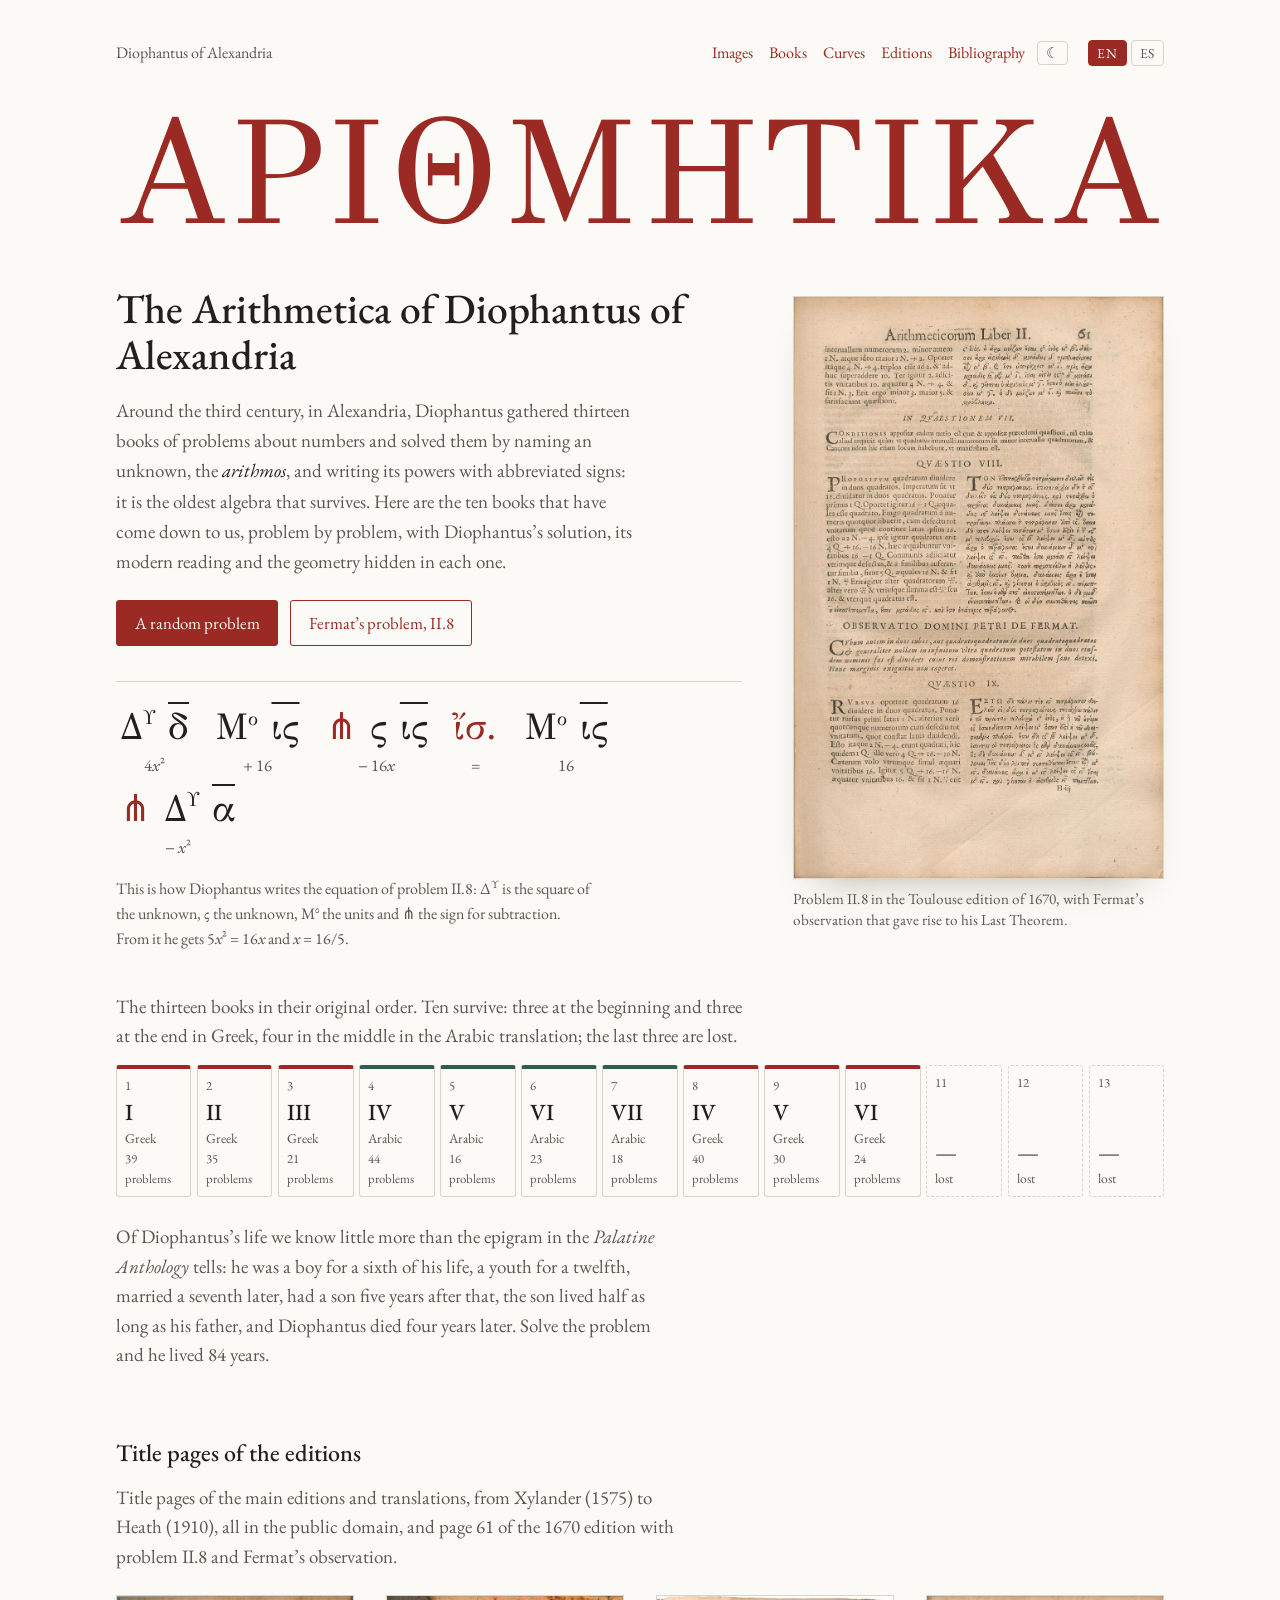
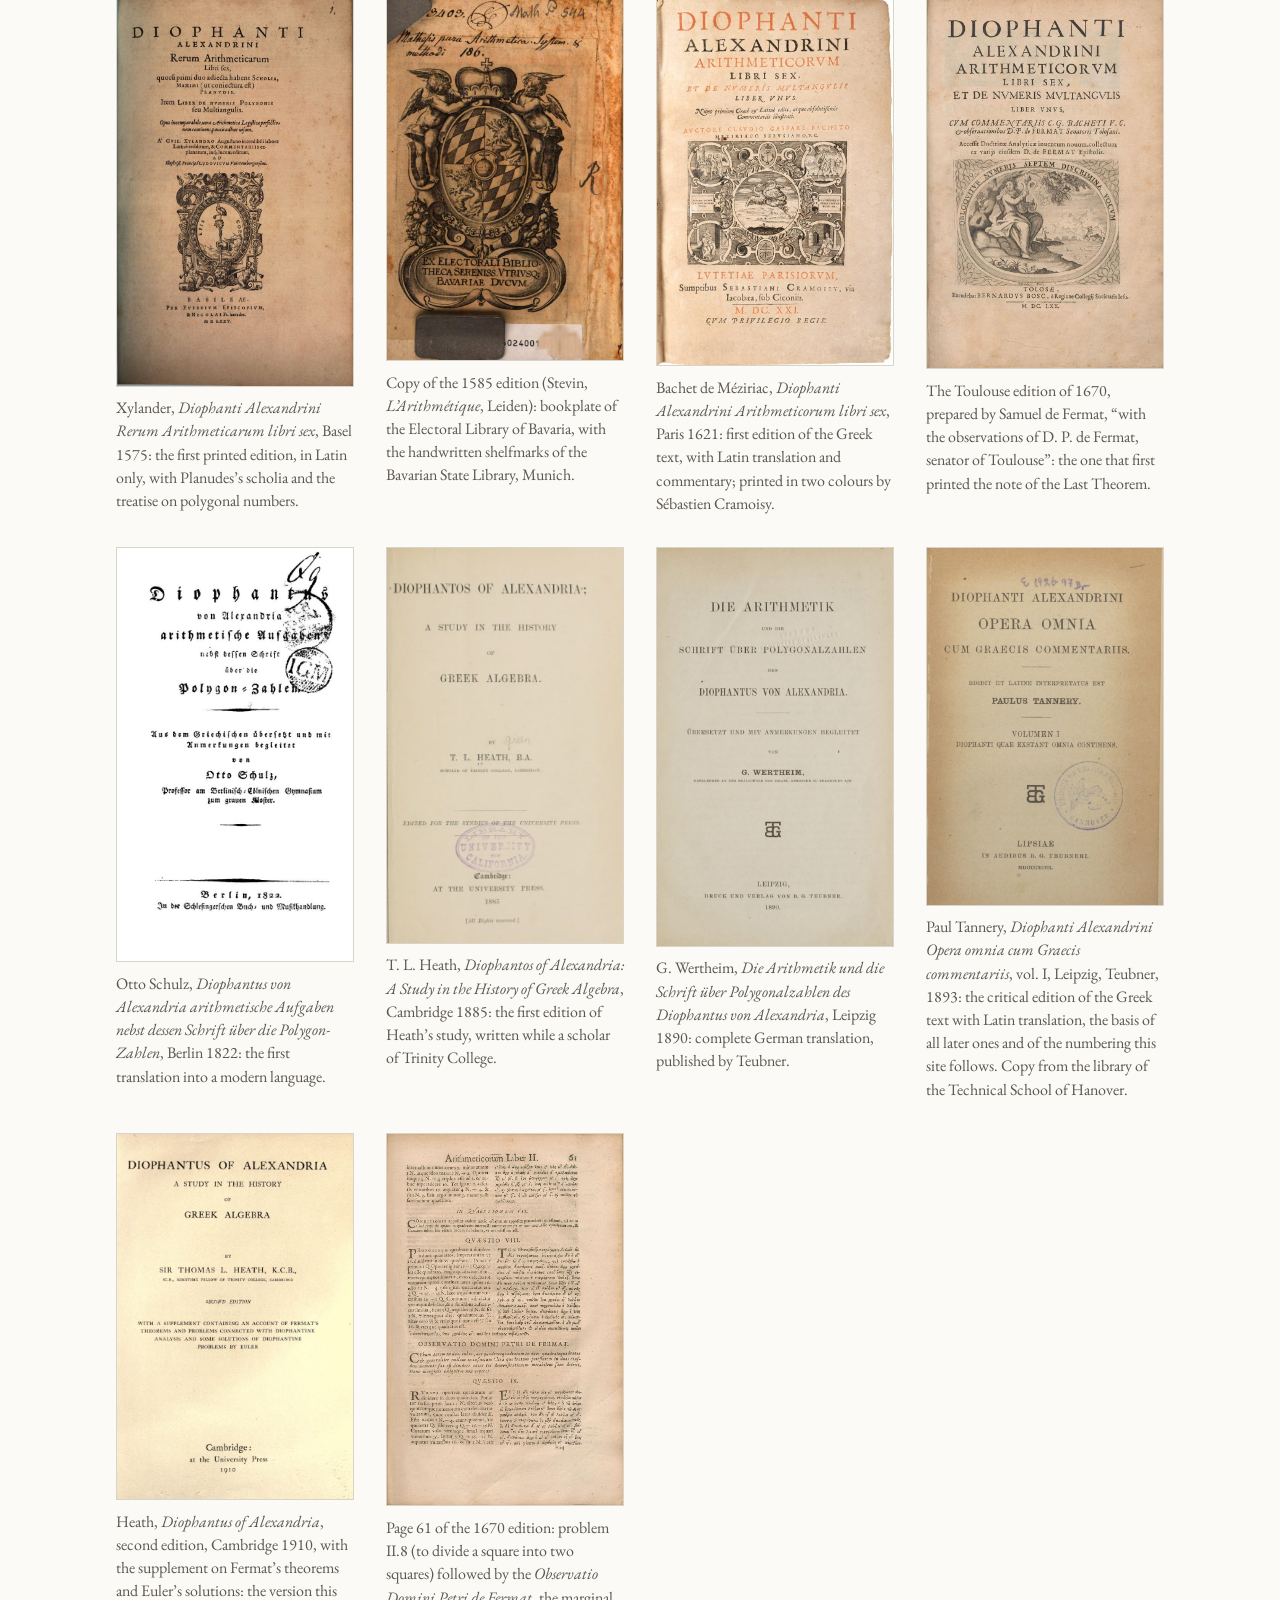
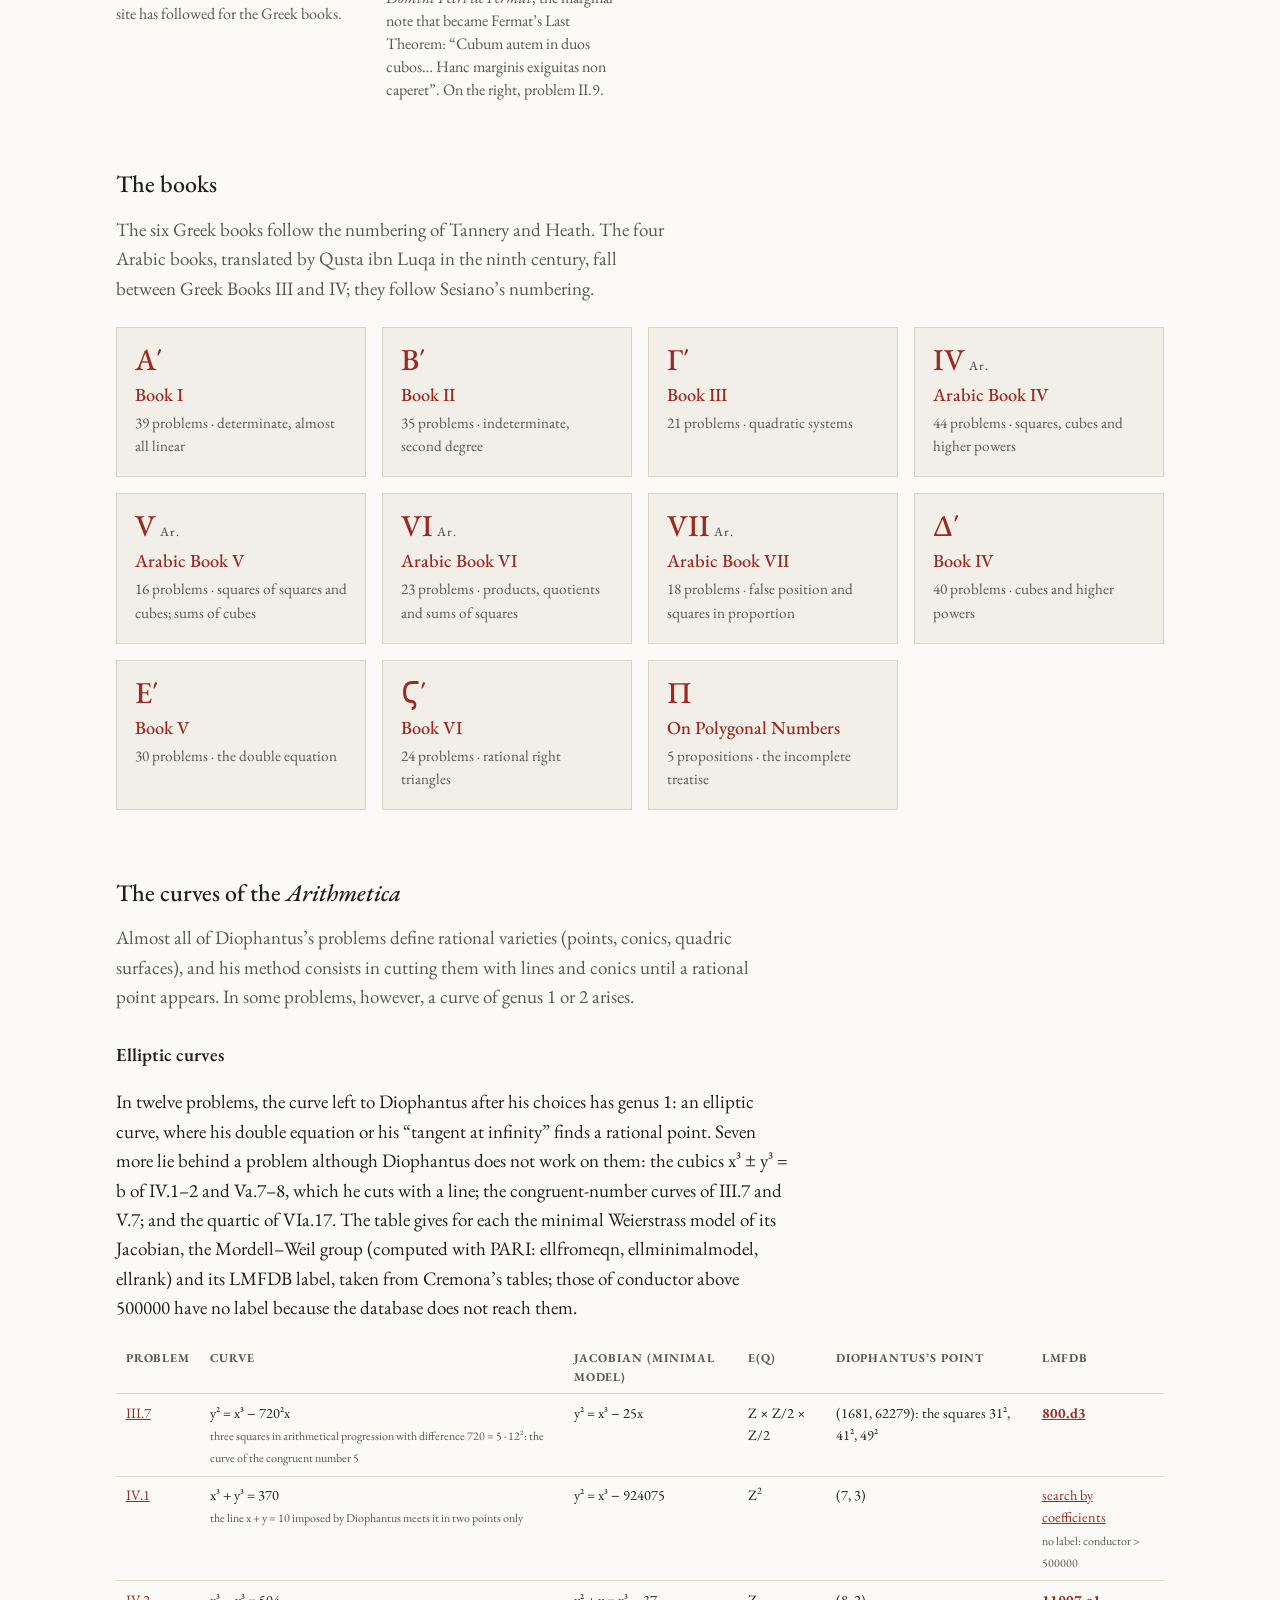
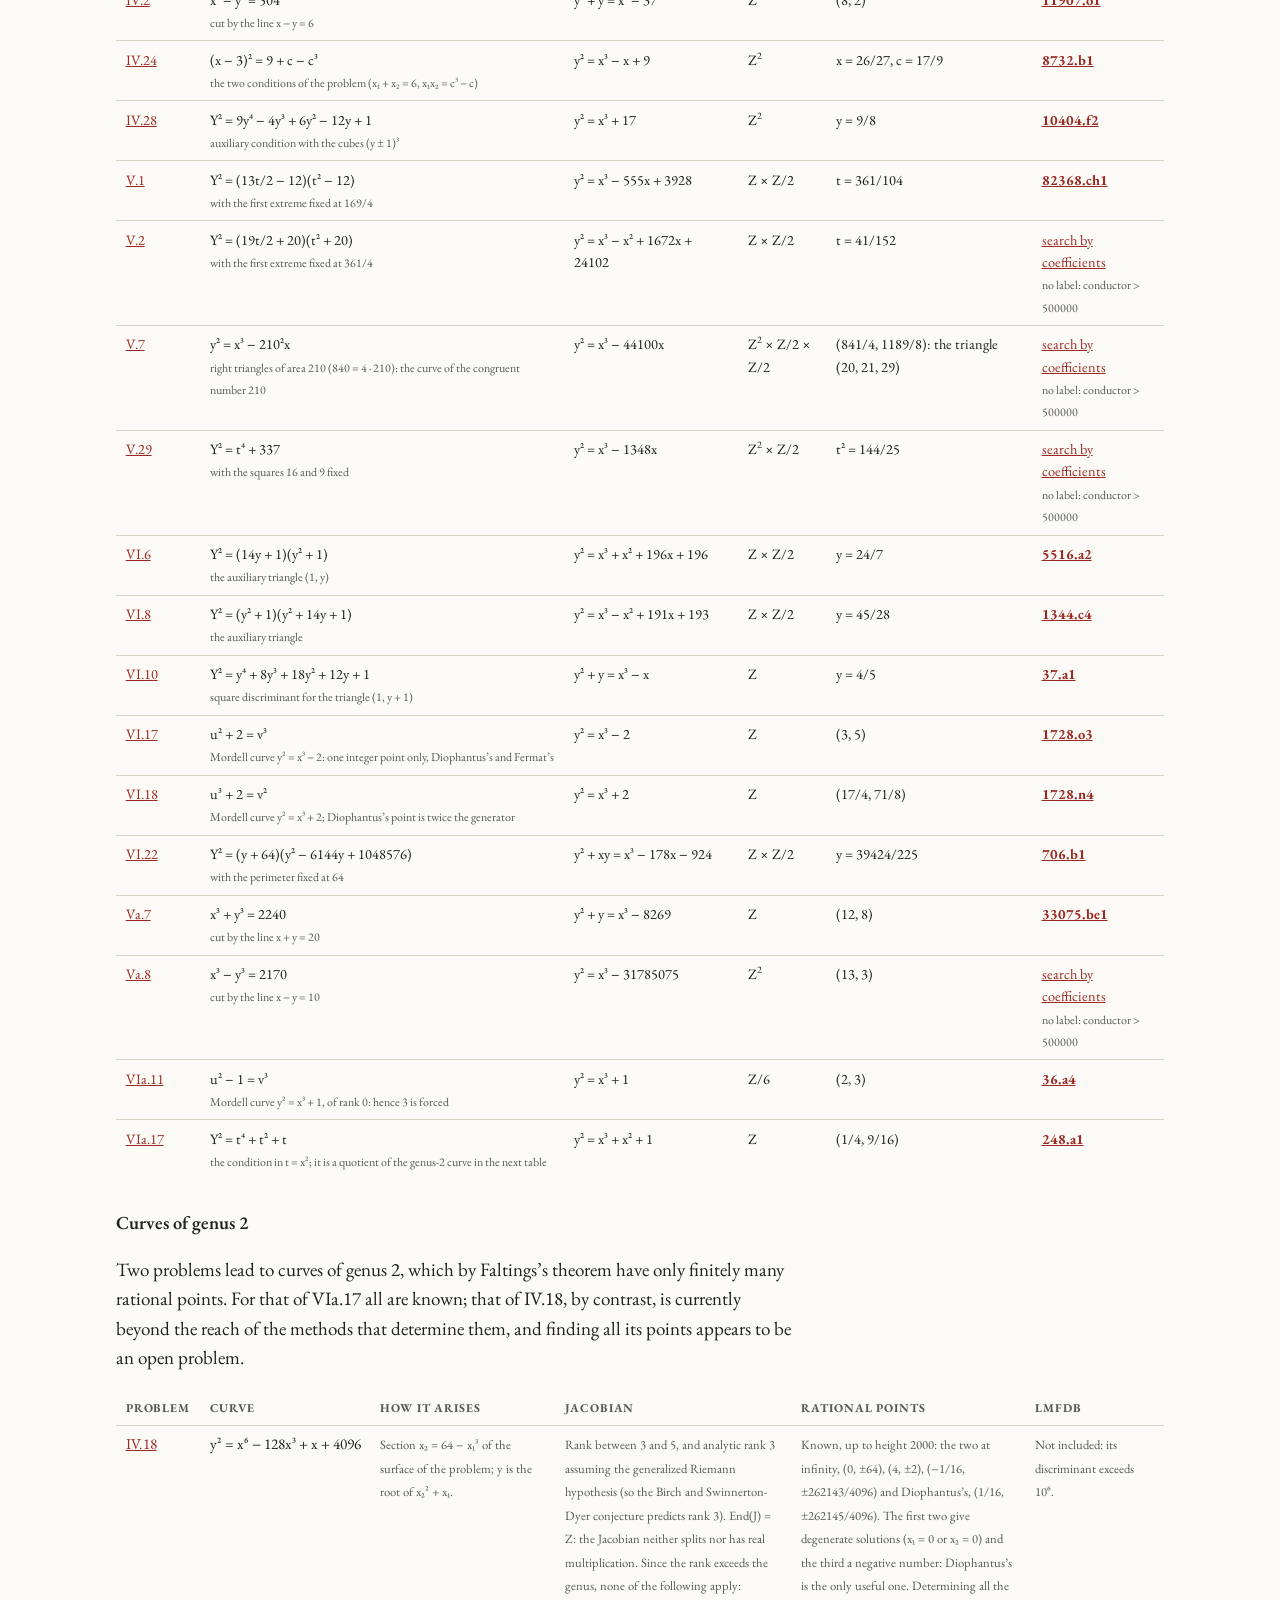
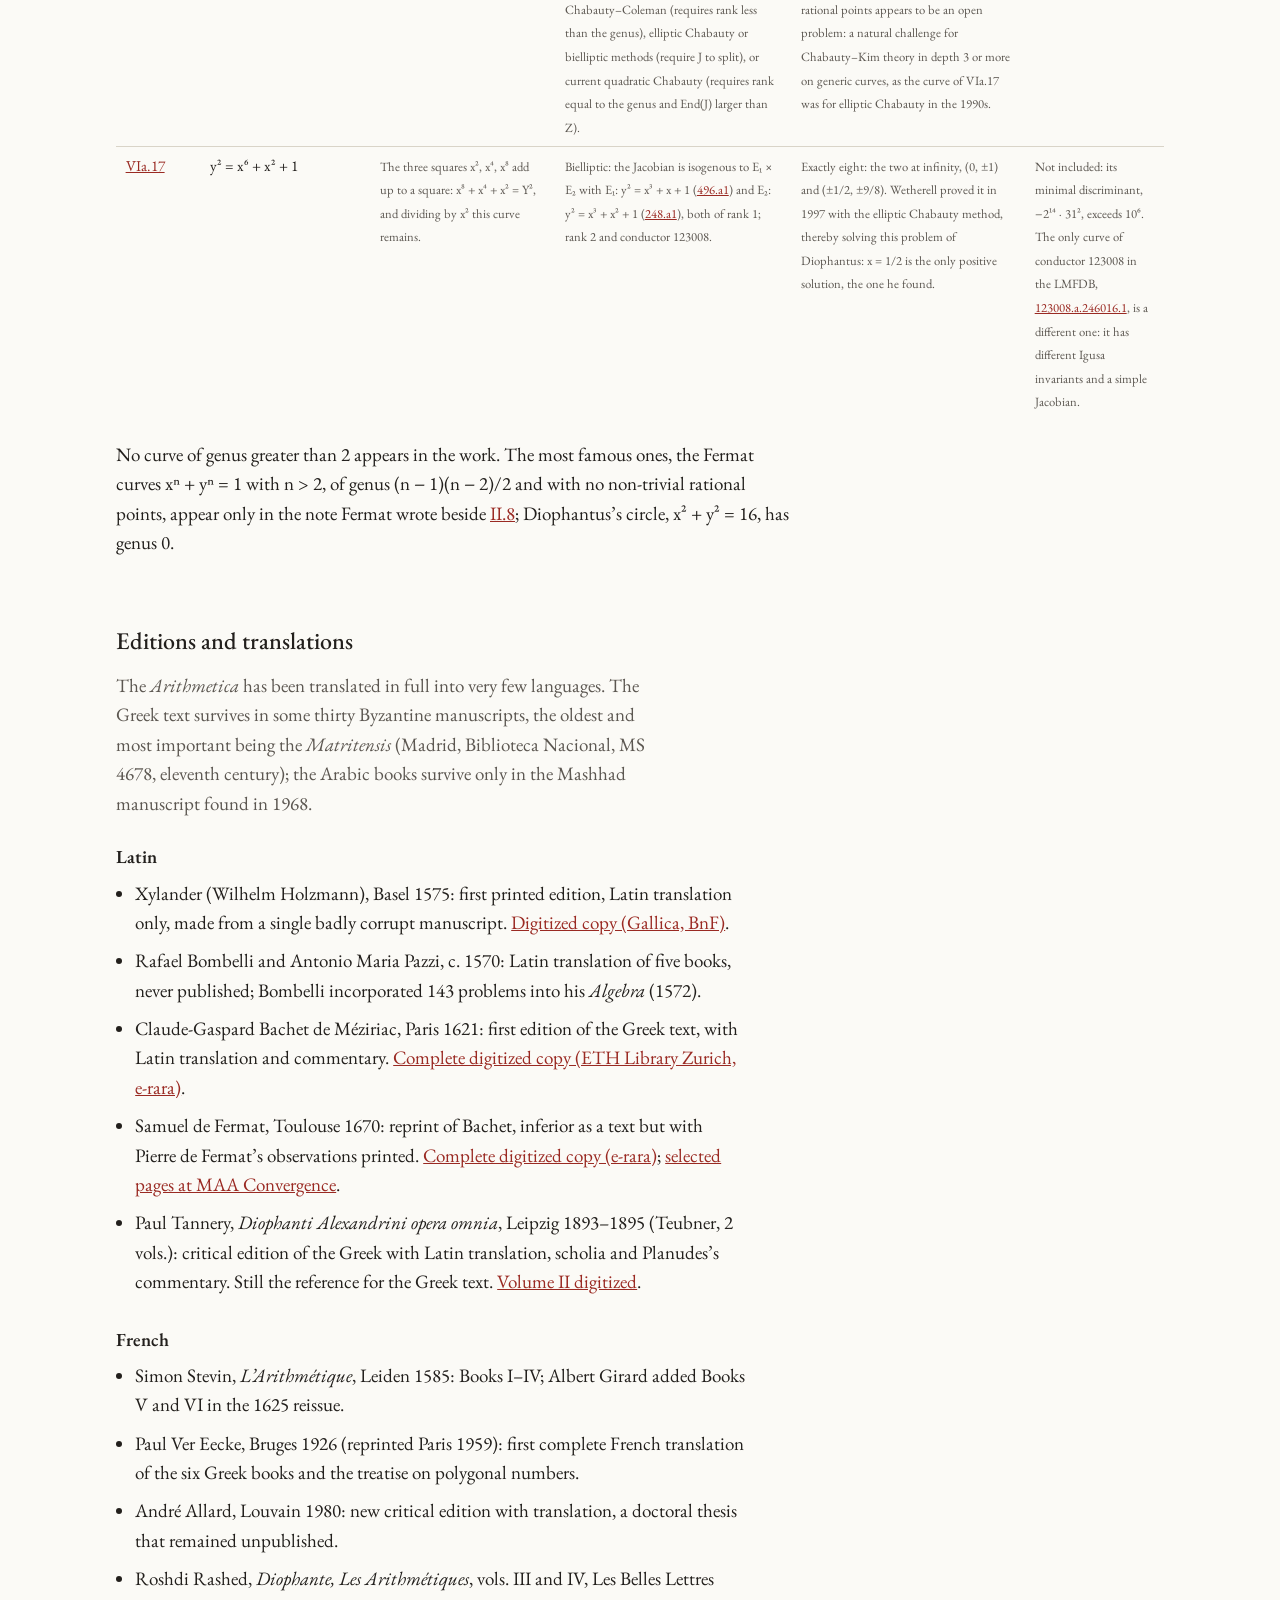
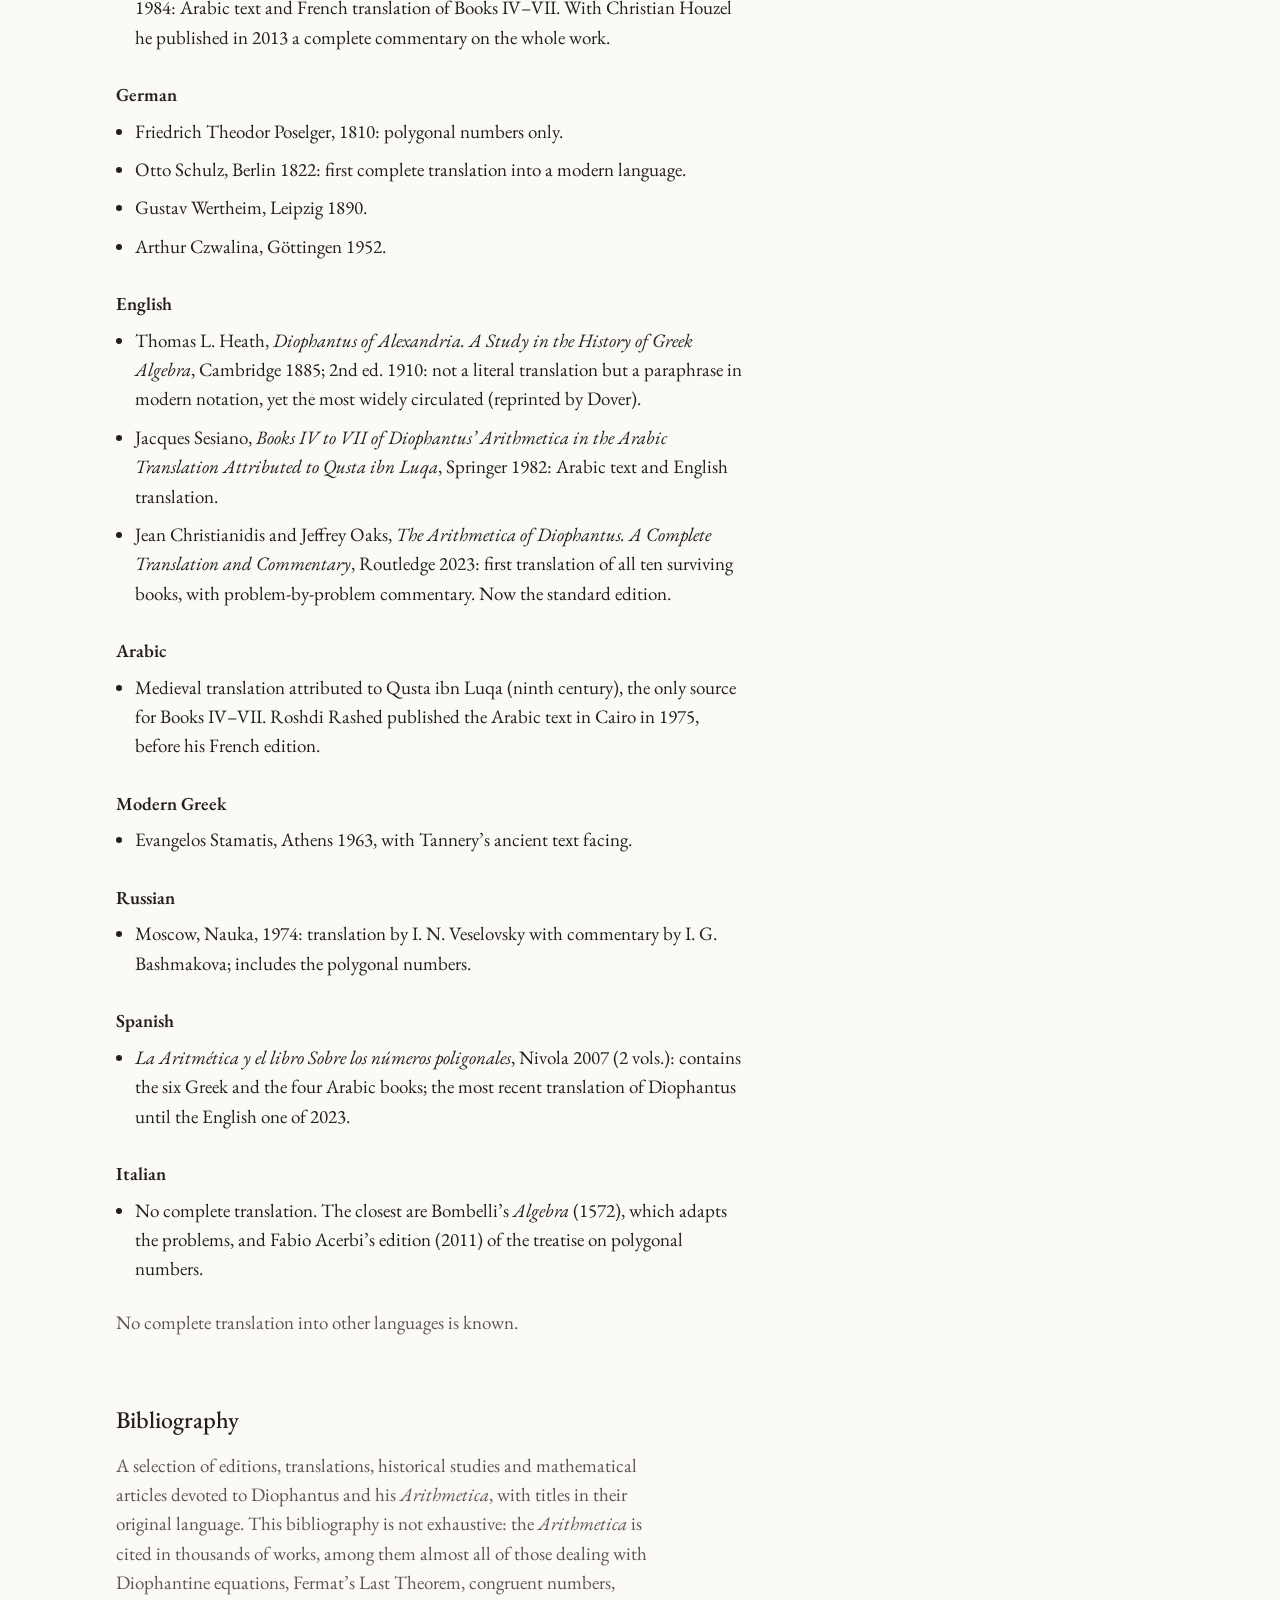
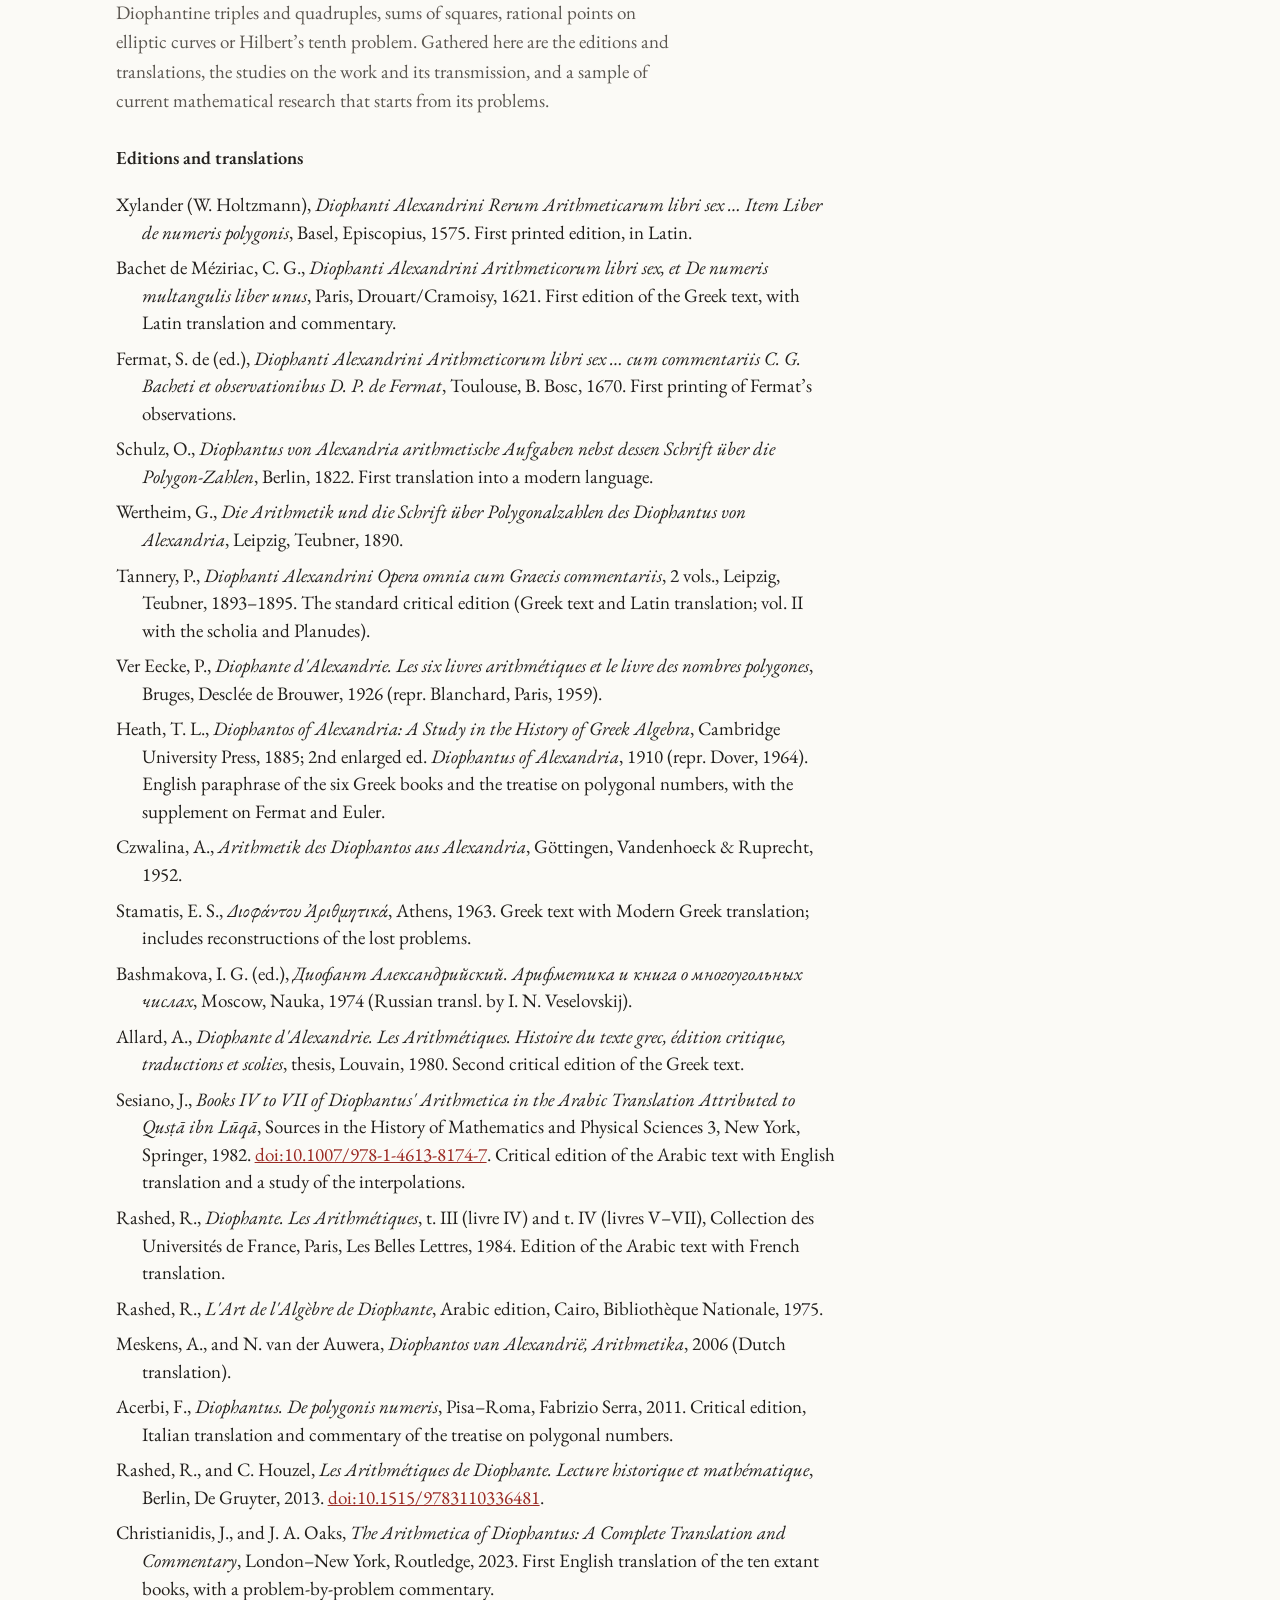
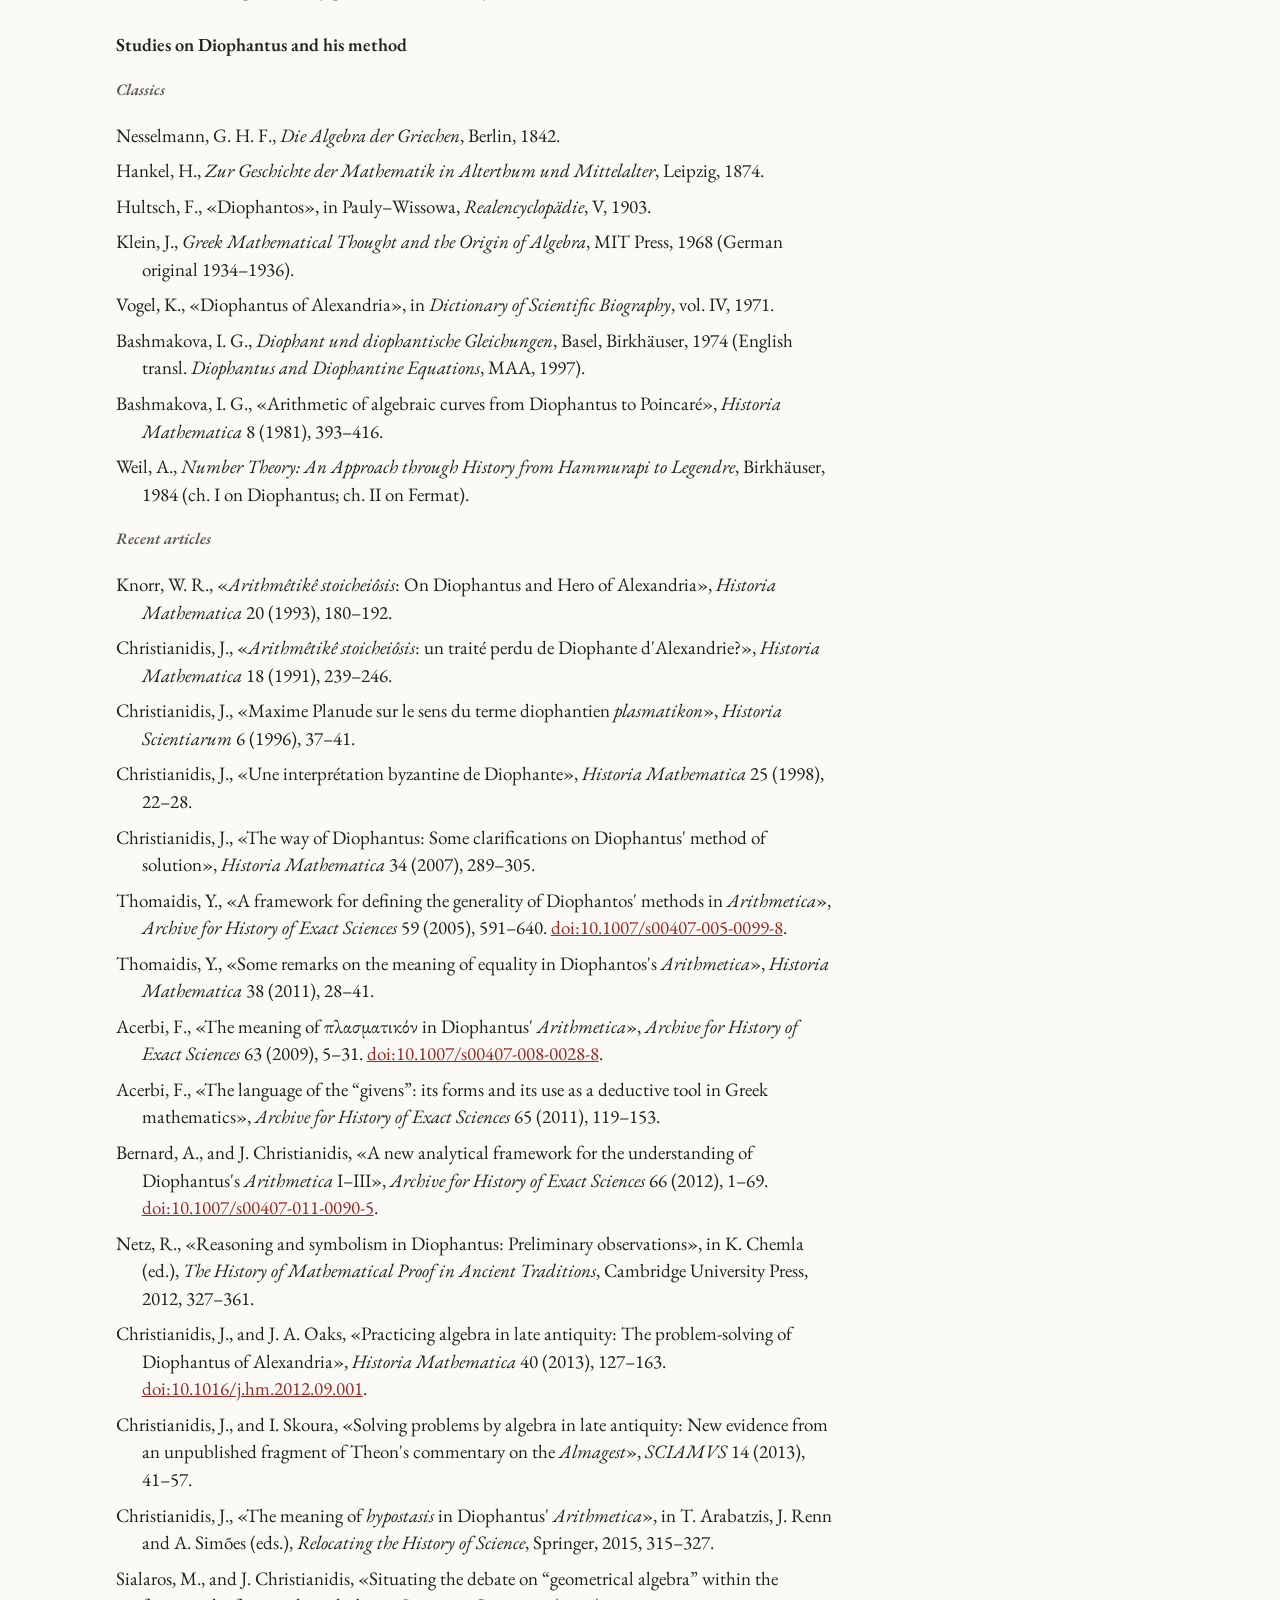
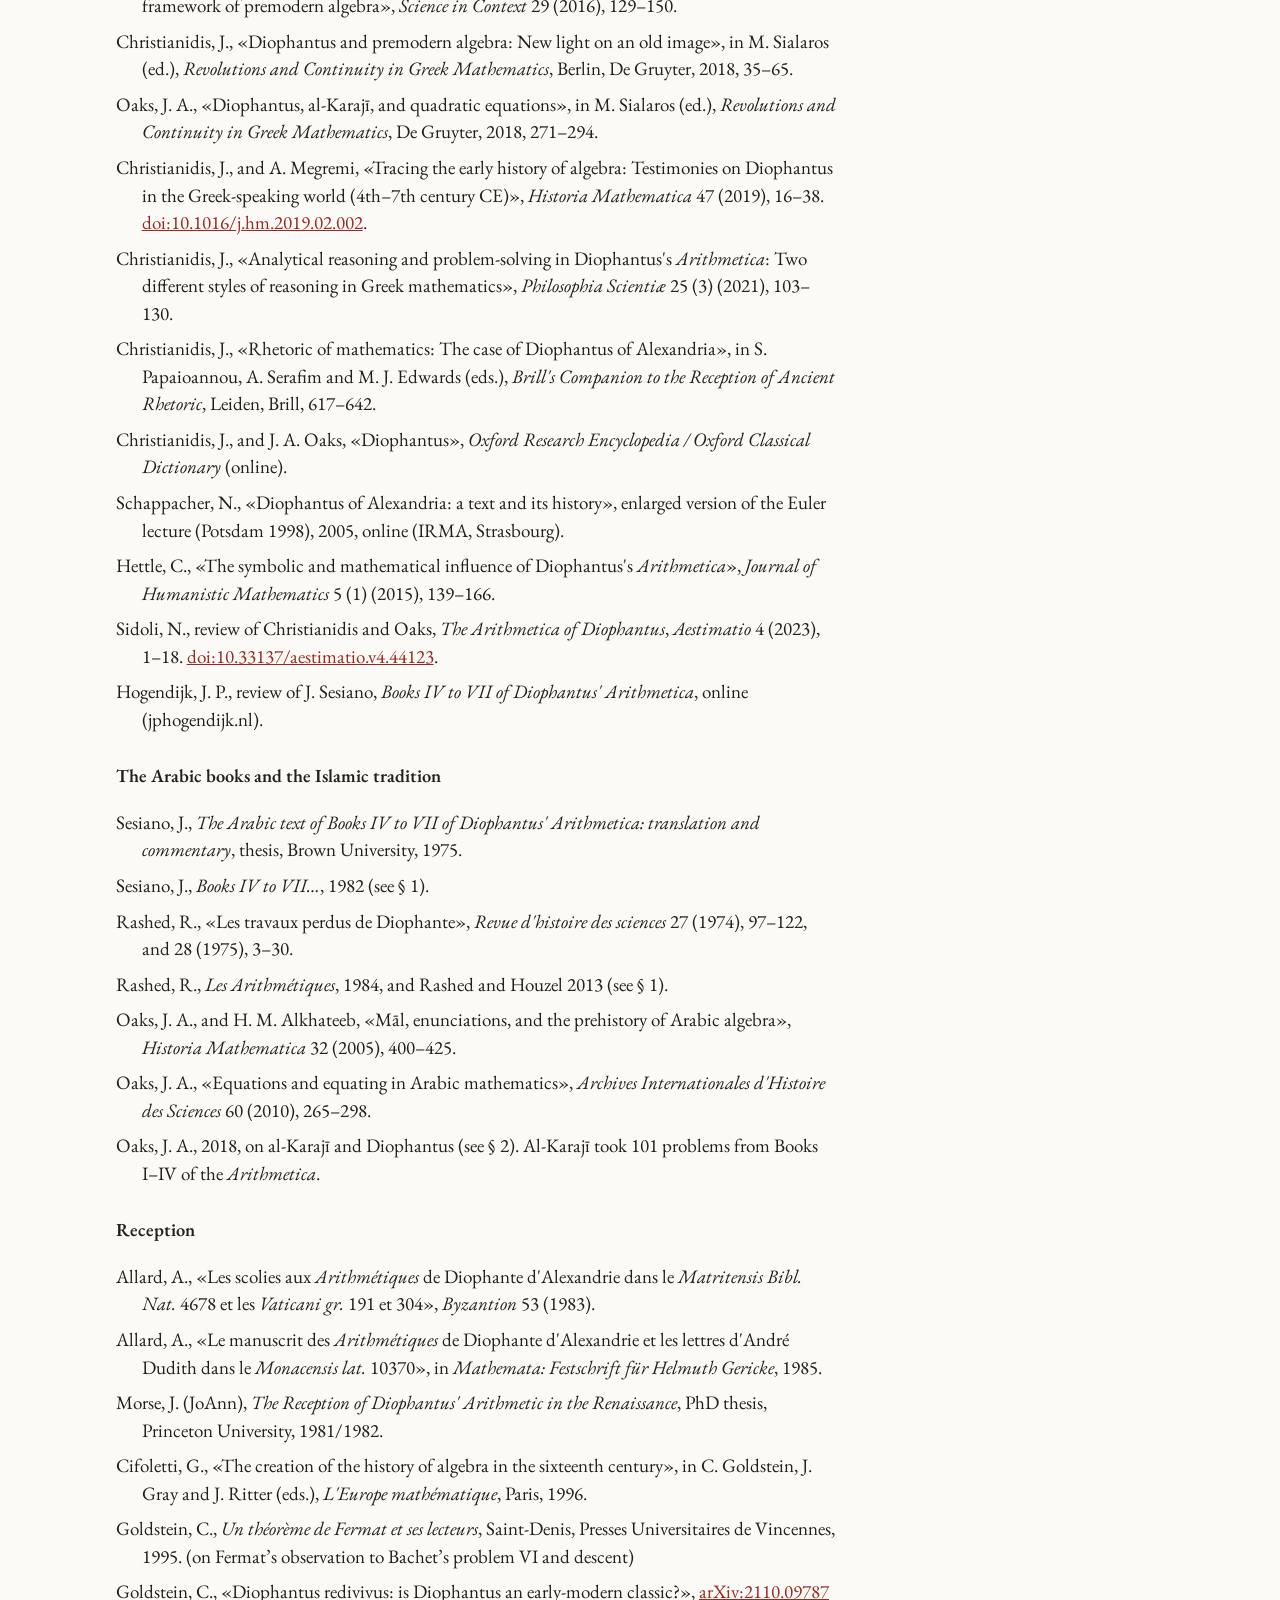
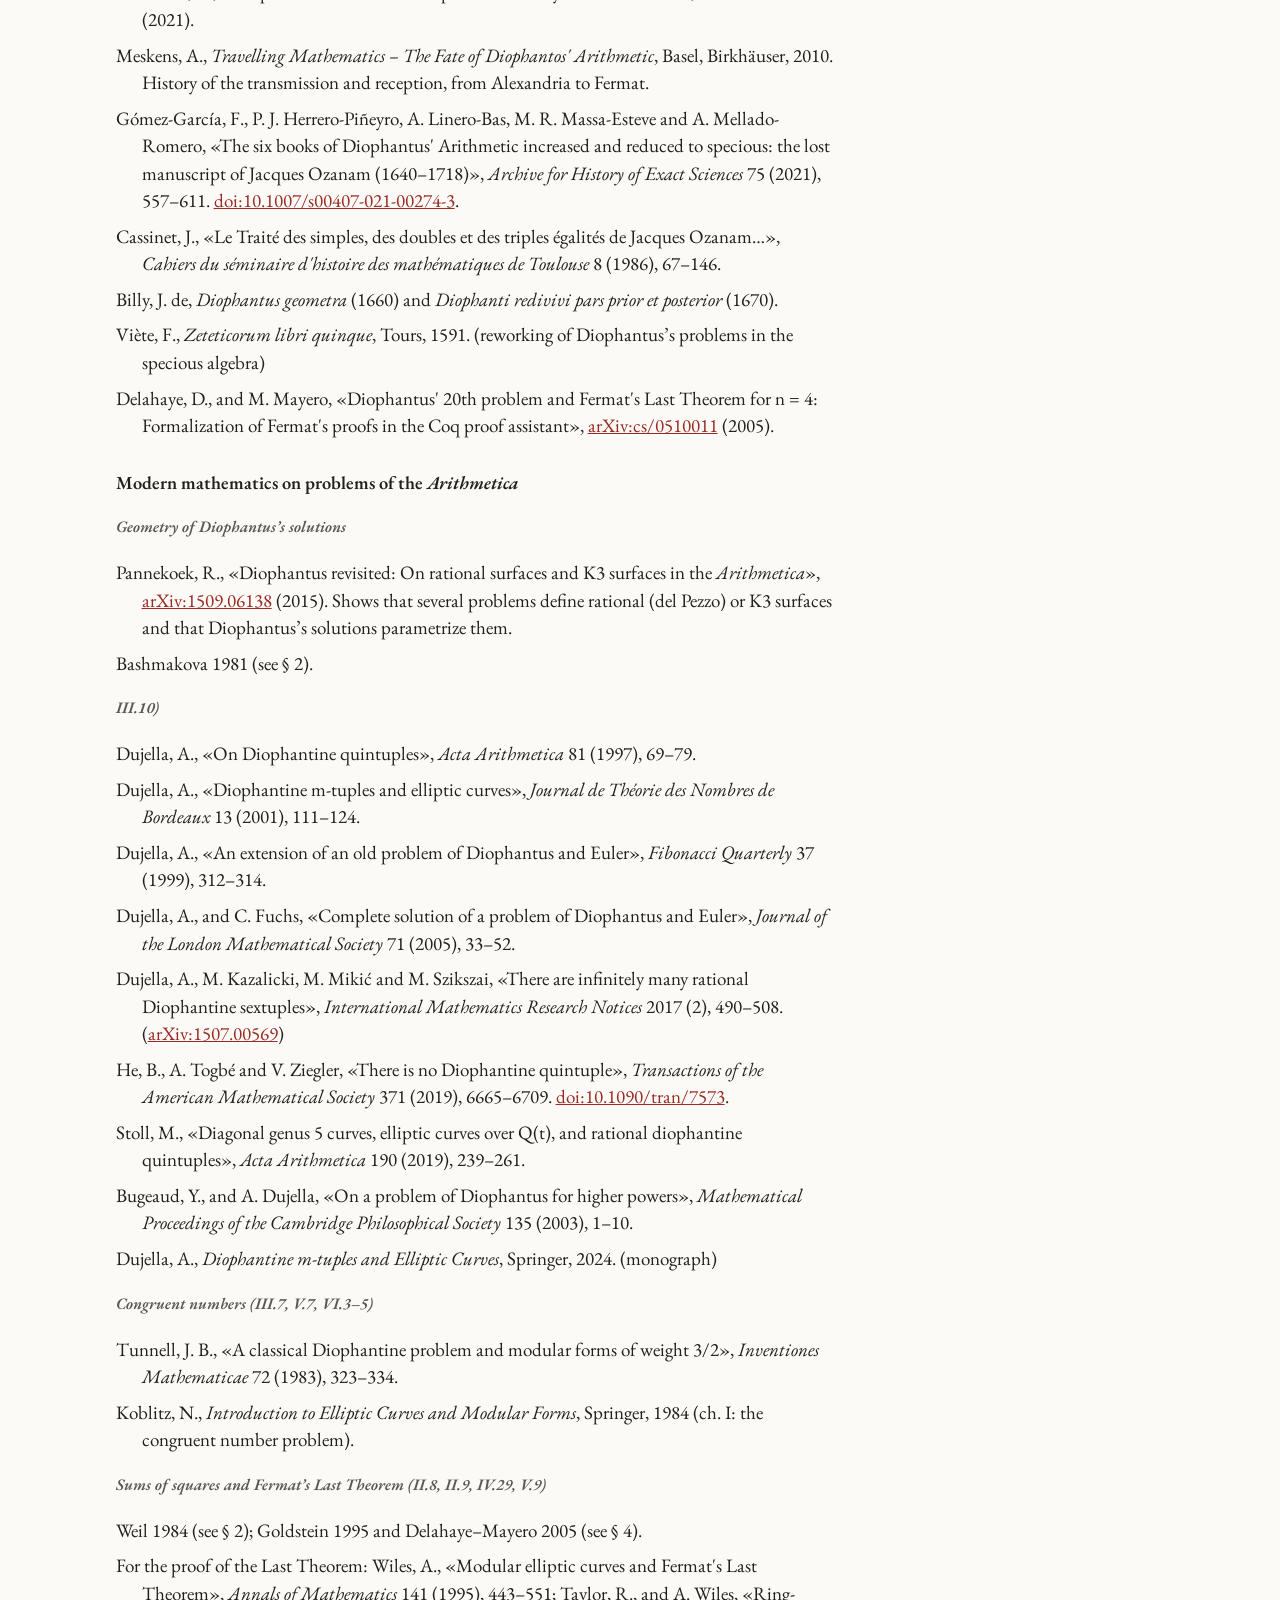
==== index.html @ 8d9363e2 "Vista previa para redes" ====
<!DOCTYPE html>
<html lang="en">
<head>
<meta charset="utf-8">
<meta name="viewport" content="width=device-width, initial-scale=1, viewport-fit=cover">
<link rel="preconnect" href="https://fonts.googleapis.com">
<link rel="preconnect" href="https://fonts.gstatic.com" crossorigin>
<link href="https://fonts.googleapis.com/css2?family=EB+Garamond:ital,wght@0,400;0,500;0,600;1,400;1,500&family=GFS+Didot&display=swap" rel="stylesheet">
<link rel="stylesheet" href="assets/estilo.css">
<title>Diofanto · Aritmética</title>
<!--meta-->
<meta name="description" content="Diophantus’s Arithmetica: all ten surviving books, Greek and Arabic, with 290 problems, Diophantus’s solutions, modern equations, SageMath cells and the geometry of each problem. In English and Spanish.">
<link rel="canonical" href="https://arithmeticaofdiophantus.github.io/">
<meta property="og:type" content="website">
<meta property="og:site_name" content="The Arithmetica of Diophantus">
<meta property="og:title" content="The Arithmetica of Diophantus">
<meta property="og:description" content="Diophantus’s Arithmetica: all ten surviving books, Greek and Arabic, with 290 problems, Diophantus’s solutions, modern equations, SageMath cells and the geometry of each problem. In English and Spanish.">
<meta property="og:url" content="https://arithmeticaofdiophantus.github.io/">
<meta property="og:image" content="https://arithmeticaofdiophantus.github.io/assets/img/og-card.jpg">
<meta property="og:image:width" content="1200">
<meta property="og:image:height" content="630">
<meta property="og:image:alt" content="ΑΡΙΘΜΗΤΙΚΑ: The Arithmetica of Diophantus, beside page 61 of the 1670 edition with Fermat’s note">
<meta property="og:locale" content="en_GB">
<meta property="og:locale:alternate" content="es_ES">
<meta name="twitter:card" content="summary_large_image">
<meta name="twitter:title" content="The Arithmetica of Diophantus">
<meta name="twitter:description" content="Diophantus’s Arithmetica: all ten surviving books, Greek and Arabic, with 290 problems, Diophantus’s solutions, modern equations, SageMath cells and the geometry of each problem. In English and Spanish.">
<meta name="twitter:image" content="https://arithmeticaofdiophantus.github.io/assets/img/og-card.jpg">
<!--/meta-->
<script>try{var t=localStorage.getItem("diofanto-tema");if(t==="dark"||t==="light")document.documentElement.setAttribute("data-theme",t)}catch(e){}</script>
<script src="assets/imagenes.js"></script>
</head>
<body class="lang-en">
<div class="page">
<!--HOME-->
    <div class="topbar">
      <span><span data-i18n="es">Diofanto de Alejandría</span><span data-i18n="en">Diophantus of Alexandria</span></span>
      <nav>
        <span data-i18n="es"><a href="#imagenes">Imágenes</a><a href="#libros">Libros</a><a href="#curvas">Curvas</a><a href="#ediciones">Ediciones</a><a href="#bibliografia">Bibliografía</a></span>
        <span data-i18n="en"><a href="#imagenes">Images</a><a href="#libros">Books</a><a href="#curvas">Curves</a><a href="#ediciones">Editions</a><a href="#bibliografia">Bibliography</a></span>
        <button type="button" class="themesw" aria-label="Dark mode" title="Dark mode">☾</button><span class="langsw" role="group" aria-label="Language / Idioma"><button type="button" data-lang="en">EN</button><button type="button" data-lang="es">ES</button></span>
      </nav>
    </div>
    <header class="hero">
      <p class="hero-greek" lang="grc">ΑΡΙΘΜΗΤΙΚΑ</p>
      <div class="hero-text">
        <h1><span data-i18n="es">La Aritmética de Diofanto de Alejandría</span><span data-i18n="en">The Arithmetica of Diophantus of Alexandria</span></h1>
        <p class="hero-lead" data-i18n="es">Hacia el siglo III, en Alejandría, Diofanto reunió trece libros de problemas sobre números y los resolvió nombrando una incógnita, el <em>arithmós</em>, y escribiendo sus potencias con signos abreviados: es el álgebra más antigua que se conserva. Aquí están los diez libros que han llegado hasta nosotros, problema a problema, con la resolución de Diofanto, su lectura moderna y la geometría que esconde cada uno.</p>
        <p class="hero-lead" data-i18n="en">Around the third century, in Alexandria, Diophantus gathered thirteen books of problems about numbers and solved them by naming an unknown, the <em>arithmos</em>, and writing its powers with abbreviated signs: it is the oldest algebra that survives. Here are the ten books that have come down to us, problem by problem, with Diophantus’s solution, its modern reading and the geometry hidden in each one.</p>
        <p class="hero-cta">
          <a class="cta cta-main random-problem" href="libro-1.html"><span data-i18n="es">Un problema al azar</span><span data-i18n="en">A random problem</span></a>
          <a class="cta" href="libro-2.html#ii-8"><span data-i18n="es">El problema de Fermat, II.8</span><span data-i18n="en">Fermat’s problem, II.8</span></a>
        </p>
        <figure class="notation">
          <div class="nt-line" aria-label="4x² + 16 − 16x = 16 − x²">
          <span class="nt" style="--i:0"><span class="nt-g" lang="grc"><span class="dy">Δ<sup>Υ</sup></span> <span class="nm">δ</span></span><span class="nt-m">4<var>x</var>²</span></span>
          <span class="nt" style="--i:1"><span class="nt-g" lang="grc"><span class="mo">Μ<sup>ο</sup></span> <span class="nm">ις</span></span><span class="nt-m">+ 16</span></span>
          <span class="nt" style="--i:2"><span class="nt-g" lang="grc"><span class="ms">⋔</span> ς <span class="nm">ις</span></span><span class="nt-m">− 16<var>x</var></span></span>
          <span class="nt" style="--i:3"><span class="nt-g" lang="grc"><span class="eqs">ἴσ.</span></span><span class="nt-m">=</span></span>
          <span class="nt" style="--i:4"><span class="nt-g" lang="grc"><span class="mo">Μ<sup>ο</sup></span> <span class="nm">ις</span></span><span class="nt-m">16</span></span>
          <span class="nt" style="--i:5"><span class="nt-g" lang="grc"><span class="ms">⋔</span> <span class="dy">Δ<sup>Υ</sup></span> <span class="nm">α</span></span><span class="nt-m">− <var>x</var>²</span></span>
          </div>
          <figcaption data-i18n="es">Así escribe Diofanto la ecuación del problema II.8: <span lang="grc">Δ<sup>Υ</sup></span> es el cuadrado de la incógnita, <span lang="grc">ς</span> la incógnita, <span lang="grc">Μ<sup>ο</sup></span> las unidades y <span lang="grc">⋔</span> el signo de restar. De ahí obtiene 5<var>x</var>² = 16<var>x</var> y <var>x</var> = 16/5.</figcaption>
          <figcaption data-i18n="en">This is how Diophantus writes the equation of problem II.8: <span lang="grc">Δ<sup>Υ</sup></span> is the square of the unknown, <span lang="grc">ς</span> the unknown, <span lang="grc">Μ<sup>ο</sup></span> the units and <span lang="grc">⋔</span> the sign for subtraction. From it he gets 5<var>x</var>² = 16<var>x</var> and <var>x</var> = 16/5.</figcaption>
        </figure>
      </div>
      <figure class="hero-folio">
        <a href="libro-2.html#ii-8"><img src="assets/img/fermat-II-8-1670.jpg" alt="Arithmeticorum Liber II, p. 61, Toulouse 1670"></a>
        <figcaption data-i18n="es">El problema II.8 en la edición de Toulouse de 1670, con la observación de Fermat que dio origen a su último teorema.</figcaption>
        <figcaption data-i18n="en">Problem II.8 in the Toulouse edition of 1670, with Fermat’s observation that gave rise to his Last Theorem.</figcaption>
      </figure>
    </header>
    <section class="thirteen" aria-labelledby="thirteen-es thirteen-en">
      <div data-i18n="es">
        <p class="thirteen-cap" id="thirteen-es">Los trece libros en su orden original. Se conservan diez: tres al principio y tres al final en griego, cuatro en medio en la traducción árabe; los tres últimos se perdieron.</p>
        <div class="bks">
          <a class="bk bk-g" href="libro-1.html"><span class="bk-pos">1</span><span class="bk-lab">I</span><span class="bk-lang">griego</span><span class="bk-n">39 problemas</span></a>
          <a class="bk bk-g" href="libro-2.html"><span class="bk-pos">2</span><span class="bk-lab">II</span><span class="bk-lang">griego</span><span class="bk-n">35 problemas</span></a>
          <a class="bk bk-g" href="libro-3.html"><span class="bk-pos">3</span><span class="bk-lab">III</span><span class="bk-lang">griego</span><span class="bk-n">21 problemas</span></a>
          <a class="bk bk-a" href="libro-a4.html"><span class="bk-pos">4</span><span class="bk-lab">IV</span><span class="bk-lang">árabe</span><span class="bk-n">44 problemas</span></a>
          <a class="bk bk-a" href="libro-a5.html"><span class="bk-pos">5</span><span class="bk-lab">V</span><span class="bk-lang">árabe</span><span class="bk-n">16 problemas</span></a>
          <a class="bk bk-a" href="libro-a6.html"><span class="bk-pos">6</span><span class="bk-lab">VI</span><span class="bk-lang">árabe</span><span class="bk-n">23 problemas</span></a>
          <a class="bk bk-a" href="libro-a7.html"><span class="bk-pos">7</span><span class="bk-lab">VII</span><span class="bk-lang">árabe</span><span class="bk-n">18 problemas</span></a>
          <a class="bk bk-g" href="libro-4.html"><span class="bk-pos">8</span><span class="bk-lab">IV</span><span class="bk-lang">griego</span><span class="bk-n">40 problemas</span></a>
          <a class="bk bk-g" href="libro-5.html"><span class="bk-pos">9</span><span class="bk-lab">V</span><span class="bk-lang">griego</span><span class="bk-n">30 problemas</span></a>
          <a class="bk bk-g" href="libro-6.html"><span class="bk-pos">10</span><span class="bk-lab">VI</span><span class="bk-lang">griego</span><span class="bk-n">24 problemas</span></a>
          <span class="bk bk-x"><span class="bk-pos">11</span><span class="bk-lab">—</span><span class="bk-lang">perdido</span><span class="bk-n"></span></span>
          <span class="bk bk-x"><span class="bk-pos">12</span><span class="bk-lab">—</span><span class="bk-lang">perdido</span><span class="bk-n"></span></span>
          <span class="bk bk-x"><span class="bk-pos">13</span><span class="bk-lab">—</span><span class="bk-lang">perdido</span><span class="bk-n"></span></span>
        </div>
      </div>
      <div data-i18n="en">
        <p class="thirteen-cap" id="thirteen-en">The thirteen books in their original order. Ten survive: three at the beginning and three at the end in Greek, four in the middle in the Arabic translation; the last three are lost.</p>
        <div class="bks">
          <a class="bk bk-g" href="libro-1.html"><span class="bk-pos">1</span><span class="bk-lab">I</span><span class="bk-lang">Greek</span><span class="bk-n">39 problems</span></a>
          <a class="bk bk-g" href="libro-2.html"><span class="bk-pos">2</span><span class="bk-lab">II</span><span class="bk-lang">Greek</span><span class="bk-n">35 problems</span></a>
          <a class="bk bk-g" href="libro-3.html"><span class="bk-pos">3</span><span class="bk-lab">III</span><span class="bk-lang">Greek</span><span class="bk-n">21 problems</span></a>
          <a class="bk bk-a" href="libro-a4.html"><span class="bk-pos">4</span><span class="bk-lab">IV</span><span class="bk-lang">Arabic</span><span class="bk-n">44 problems</span></a>
          <a class="bk bk-a" href="libro-a5.html"><span class="bk-pos">5</span><span class="bk-lab">V</span><span class="bk-lang">Arabic</span><span class="bk-n">16 problems</span></a>
          <a class="bk bk-a" href="libro-a6.html"><span class="bk-pos">6</span><span class="bk-lab">VI</span><span class="bk-lang">Arabic</span><span class="bk-n">23 problems</span></a>
          <a class="bk bk-a" href="libro-a7.html"><span class="bk-pos">7</span><span class="bk-lab">VII</span><span class="bk-lang">Arabic</span><span class="bk-n">18 problems</span></a>
          <a class="bk bk-g" href="libro-4.html"><span class="bk-pos">8</span><span class="bk-lab">IV</span><span class="bk-lang">Greek</span><span class="bk-n">40 problems</span></a>
          <a class="bk bk-g" href="libro-5.html"><span class="bk-pos">9</span><span class="bk-lab">V</span><span class="bk-lang">Greek</span><span class="bk-n">30 problems</span></a>
          <a class="bk bk-g" href="libro-6.html"><span class="bk-pos">10</span><span class="bk-lab">VI</span><span class="bk-lang">Greek</span><span class="bk-n">24 problems</span></a>
          <span class="bk bk-x"><span class="bk-pos">11</span><span class="bk-lab">—</span><span class="bk-lang">lost</span><span class="bk-n"></span></span>
          <span class="bk bk-x"><span class="bk-pos">12</span><span class="bk-lab">—</span><span class="bk-lang">lost</span><span class="bk-n"></span></span>
          <span class="bk bk-x"><span class="bk-pos">13</span><span class="bk-lab">—</span><span class="bk-lang">lost</span><span class="bk-n"></span></span>
        </div>
      </div>
      <div class="life" data-i18n="es"><p>De la vida de Diofanto apenas sabemos lo que cuenta el epigrama de la <em>Antología Palatina</em>: fue niño una sexta parte de su vida, joven una doceava, se casó una séptima parte después, tuvo un hijo cinco años más tarde, el hijo vivió la mitad que el padre y Diofanto murió cuatro años después. Resuelto el problema, vivió 84 años.</p></div>
      <div class="life" data-i18n="en"><p>Of Diophantus’s life we know little more than the epigram in the <em>Palatine Anthology</em> tells: he was a boy for a sixth of his life, a youth for a twelfth, married a seventh later, had a son five years after that, the son lived half as long as his father, and Diophantus died four years later. Solve the problem and he lived 84 years.</p></div>
    </section>

    <section id="imagenes">
      <div data-i18n="es"><h2>Portadas de las ediciones</h2>
      <p class="lead">Portadas de las ediciones y traducciones principales, de Xylander (1575) a Heath (1910), todas de dominio público, y la página 61 de la edición de 1670 con el problema II.8 y la observación de Fermat.</p></div>
      <div data-i18n="en"><h2>Title pages of the editions</h2>
      <p class="lead">Title pages of the main editions and translations, from Xylander (1575) to Heath (1910), all in the public domain, and page 61 of the 1670 edition with problem II.8 and Fermat’s observation.</p></div>
      <div class="figs">
        <figure>
          <img src="assets/img/portada-1575.jpg" alt="1575" loading="lazy">
          <figcaption data-i18n="es">Xylander, <em>Diophanti Alexandrini Rerum Arithmeticarum libri sex</em>, Basilea 1575: la primera edición impresa, solo en latín, con los escolios de Planudes y el tratado de los números poligonales.</figcaption>
          <figcaption data-i18n="en">Xylander, <em>Diophanti Alexandrini Rerum Arithmeticarum libri sex</em>, Basel 1575: the first printed edition, in Latin only, with Planudes’s scholia and the treatise on polygonal numbers.</figcaption>
        </figure>
        <figure>
          <img src="assets/img/portada-1585.jpg" alt="1585" loading="lazy">
          <figcaption data-i18n="es">Ejemplar de la edición de 1585 (Stevin, <em>L’Arithmétique</em>, Leiden): ex libris de la Biblioteca Electoral de Baviera, con las signaturas manuscritas de la Biblioteca Estatal de Múnich.</figcaption>
          <figcaption data-i18n="en">Copy of the 1585 edition (Stevin, <em>L’Arithmétique</em>, Leiden): bookplate of the Electoral Library of Bavaria, with the handwritten shelfmarks of the Bavarian State Library, Munich.</figcaption>
        </figure>
        <figure>
          <img src="assets/img/portada-1621.jpg" alt="1621" loading="lazy">
          <figcaption data-i18n="es">Bachet de Méziriac, <em>Diophanti Alexandrini Arithmeticorum libri sex</em>, París 1621: primera edición del texto griego, con traducción latina y comentario; impresa a dos tintas por Sébastien Cramoisy.</figcaption>
          <figcaption data-i18n="en">Bachet de Méziriac, <em>Diophanti Alexandrini Arithmeticorum libri sex</em>, Paris 1621: first edition of the Greek text, with Latin translation and commentary; printed in two colours by Sébastien Cramoisy.</figcaption>
        </figure>
        <figure>
          <img src="assets/img/portada-1670.jpg" alt="1670" loading="lazy">
          <figcaption data-i18n="es">Edición de Toulouse, 1670, preparada por Samuel de Fermat, «con las observaciones de D. P. de Fermat, senador de Toulouse»: la que imprimió por primera vez la nota del último teorema.</figcaption>
          <figcaption data-i18n="en">The Toulouse edition of 1670, prepared by Samuel de Fermat, “with the observations of D. P. de Fermat, senator of Toulouse”: the one that first printed the note of the Last Theorem.</figcaption>
        </figure>
        <figure>
          <img src="assets/img/portada-1822.jpg" alt="1822" loading="lazy">
          <figcaption data-i18n="es">Otto Schulz, <em>Diophantus von Alexandria arithmetische Aufgaben nebst dessen Schrift über die Polygon-Zahlen</em>, Berlín 1822: la primera traducción a una lengua moderna.</figcaption>
          <figcaption data-i18n="en">Otto Schulz, <em>Diophantus von Alexandria arithmetische Aufgaben nebst dessen Schrift über die Polygon-Zahlen</em>, Berlin 1822: the first translation into a modern language.</figcaption>
        </figure>
        <figure>
          <img src="assets/img/portada-1885.jpg" alt="1885" loading="lazy">
          <figcaption data-i18n="es">T. L. Heath, <em>Diophantos of Alexandria: A Study in the History of Greek Algebra</em>, Cambridge 1885: la primera edición del estudio de Heath, escrita siendo <em>scholar</em> del Trinity College.</figcaption>
          <figcaption data-i18n="en">T. L. Heath, <em>Diophantos of Alexandria: A Study in the History of Greek Algebra</em>, Cambridge 1885: the first edition of Heath’s study, written while a scholar of Trinity College.</figcaption>
        </figure>
        <figure>
          <img src="assets/img/portada-1890.jpg" alt="1890" loading="lazy">
          <figcaption data-i18n="es">G. Wertheim, <em>Die Arithmetik und die Schrift über Polygonalzahlen des Diophantus von Alexandria</em>, Leipzig 1890: traducción alemana completa, publicada por Teubner.</figcaption>
          <figcaption data-i18n="en">G. Wertheim, <em>Die Arithmetik und die Schrift über Polygonalzahlen des Diophantus von Alexandria</em>, Leipzig 1890: complete German translation, published by Teubner.</figcaption>
        </figure>
        <figure>
          <img src="assets/img/portada-1893.jpg" alt="1893" loading="lazy">
          <figcaption data-i18n="es">Paul Tannery, <em>Diophanti Alexandrini Opera omnia cum Graecis commentariis</em>, vol. I, Leipzig, Teubner, 1893: la edición crítica del texto griego con traducción latina, base de todas las posteriores y de la numeración que sigue esta web. Ejemplar de la biblioteca de la Escuela Técnica de Hannover.</figcaption>
          <figcaption data-i18n="en">Paul Tannery, <em>Diophanti Alexandrini Opera omnia cum Graecis commentariis</em>, vol. I, Leipzig, Teubner, 1893: the critical edition of the Greek text with Latin translation, the basis of all later ones and of the numbering this site follows. Copy from the library of the Technical School of Hanover.</figcaption>
        </figure>
        <figure>
          <img src="assets/img/portada-1910.jpg" alt="1910" loading="lazy">
          <figcaption data-i18n="es">Heath, <em>Diophantus of Alexandria</em>, segunda edición, Cambridge 1910, con el suplemento sobre los teoremas de Fermat y las soluciones de Euler: la versión que ha seguido esta web para los libros griegos.</figcaption>
          <figcaption data-i18n="en">Heath, <em>Diophantus of Alexandria</em>, second edition, Cambridge 1910, with the supplement on Fermat’s theorems and Euler’s solutions: the version this site has followed for the Greek books.</figcaption>
        </figure>
        <figure>
          <img src="assets/img/fermat-II-8-1670.jpg" alt="Arithmeticorum Liber II, p. 61, 1670" loading="lazy">
          <figcaption data-i18n="es">Página 61 de la edición de 1670: el problema II.8 (dividir un cuadrado en dos cuadrados) seguido de la <em>Observatio Domini Petri de Fermat</em>, la nota al margen que se convirtió en el último teorema de Fermat: «Cubum autem in duos cubos… Hanc marginis exiguitas non caperet». A la derecha, el problema II.9.</figcaption>
          <figcaption data-i18n="en">Page 61 of the 1670 edition: problem II.8 (to divide a square into two squares) followed by the <em>Observatio Domini Petri de Fermat</em>, the marginal note that became Fermat’s Last Theorem: “Cubum autem in duos cubos… Hanc marginis exiguitas non caperet”. On the right, problem II.9.</figcaption>
        </figure>
      </div>
    </section>

    <section id="libros">
      <div data-i18n="es">
        <h2>Los libros</h2>
        <p class="lead">Los seis libros griegos siguen la numeración de Tannery y Heath. Los cuatro libros árabes, traducidos por Qusta ibn Luqa en el siglo IX, se intercalan entre el III y el IV griegos; siguen la numeración de Sesiano.</p>
        <div class="books">
          <a class="book" href="libro-1.html"><div class="bnum">Α΄</div><div class="btitle">Libro I</div><div class="bmeta">39 problemas · determinados, casi todos lineales</div></a>
          <a class="book" href="libro-2.html"><div class="bnum">Β΄</div><div class="btitle">Libro II</div><div class="bmeta">35 problemas · indeterminados de segundo grado</div></a>
          <a class="book" href="libro-3.html"><div class="bnum">Γ΄</div><div class="btitle">Libro III</div><div class="bmeta">21 problemas · sistemas cuadráticos</div></a>
          <a class="book" href="libro-a4.html"><div class="bnum">IV<small>ár.</small></div><div class="btitle">Libro IV árabe</div><div class="bmeta">44 problemas · cuadrados, cubos y potencias superiores</div></a>
          <a class="book" href="libro-a5.html"><div class="bnum">V<small>ár.</small></div><div class="btitle">Libro V árabe</div><div class="bmeta">16 problemas · cuadrados de cuadrados y cubos; sumas de cubos</div></a>
          <a class="book" href="libro-a6.html"><div class="bnum">VI<small>ár.</small></div><div class="btitle">Libro VI árabe</div><div class="bmeta">23 problemas · productos, cocientes y sumas de cuadrados</div></a>
          <a class="book" href="libro-a7.html"><div class="bnum">VII<small>ár.</small></div><div class="btitle">Libro VII árabe</div><div class="bmeta">18 problemas · falsa posición y cuadrados en proporción</div></a>
          <a class="book" href="libro-4.html"><div class="bnum">Δ΄</div><div class="btitle">Libro IV</div><div class="bmeta">40 problemas · cubos y potencias superiores</div></a>
          <a class="book" href="libro-5.html"><div class="bnum">Ε΄</div><div class="btitle">Libro V</div><div class="bmeta">30 problemas · la doble ecuación</div></a>
          <a class="book" href="libro-6.html"><div class="bnum">Ϛ΄</div><div class="btitle">Libro VI</div><div class="bmeta">24 problemas · triángulos rectángulos racionales</div></a>
          <a class="book" href="libro-p.html"><div class="bnum">Π</div><div class="btitle">Sobre los números poligonales</div><div class="bmeta">5 proposiciones · el tratado incompleto</div></a>
        </div>
      </div>
      <div data-i18n="en">
        <h2>The books</h2>
        <p class="lead">The six Greek books follow the numbering of Tannery and Heath. The four Arabic books, translated by Qusta ibn Luqa in the ninth century, fall between Greek Books III and IV; they follow Sesiano’s numbering.</p>
        <div class="books">
          <a class="book" href="libro-1.html"><div class="bnum">Α΄</div><div class="btitle">Book I</div><div class="bmeta">39 problems · determinate, almost all linear</div></a>
          <a class="book" href="libro-2.html"><div class="bnum">Β΄</div><div class="btitle">Book II</div><div class="bmeta">35 problems · indeterminate, second degree</div></a>
          <a class="book" href="libro-3.html"><div class="bnum">Γ΄</div><div class="btitle">Book III</div><div class="bmeta">21 problems · quadratic systems</div></a>
          <a class="book" href="libro-a4.html"><div class="bnum">IV<small>Ar.</small></div><div class="btitle">Arabic Book IV</div><div class="bmeta">44 problems · squares, cubes and higher powers</div></a>
          <a class="book" href="libro-a5.html"><div class="bnum">V<small>Ar.</small></div><div class="btitle">Arabic Book V</div><div class="bmeta">16 problems · squares of squares and cubes; sums of cubes</div></a>
          <a class="book" href="libro-a6.html"><div class="bnum">VI<small>Ar.</small></div><div class="btitle">Arabic Book VI</div><div class="bmeta">23 problems · products, quotients and sums of squares</div></a>
          <a class="book" href="libro-a7.html"><div class="bnum">VII<small>Ar.</small></div><div class="btitle">Arabic Book VII</div><div class="bmeta">18 problems · false position and squares in proportion</div></a>
          <a class="book" href="libro-4.html"><div class="bnum">Δ΄</div><div class="btitle">Book IV</div><div class="bmeta">40 problems · cubes and higher powers</div></a>
          <a class="book" href="libro-5.html"><div class="bnum">Ε΄</div><div class="btitle">Book V</div><div class="bmeta">30 problems · the double equation</div></a>
          <a class="book" href="libro-6.html"><div class="bnum">Ϛ΄</div><div class="btitle">Book VI</div><div class="bmeta">24 problems · rational right triangles</div></a>
          <a class="book" href="libro-p.html"><div class="bnum">Π</div><div class="btitle">On Polygonal Numbers</div><div class="bmeta">5 propositions · the incomplete treatise</div></a>
        </div>
      </div>
    </section>

    <section class="curves-sec" id="curvas">
      <div data-i18n="es">
      <h2>Las curvas de la <em>Aritmética</em></h2>
      <p class="lead">Casi todos los problemas de Diofanto definen variedades racionales (puntos, cónicas, superficies cuádricas), y su método consiste en cortarlas con rectas y cónicas hasta dar con un punto racional. En algunos problemas, sin embargo, aparece una curva de género 1 o 2.</p>
      <h3>Curvas elípticas</h3>
      <p>En doce problemas, la curva que le queda a Diofanto tras sus elecciones es de género 1: una curva elíptica, donde su doble ecuación o su «tangente en el infinito» encuentran un punto racional. Otras siete están en el fondo de un problema aunque Diofanto no trabaje sobre ellas: las cúbicas x³ ± y³ = b de IV.1–2 y Va.7–8, que él corta con una recta; las curvas de los números congruentes de III.7 y V.7; y la cuártica de VIa.17. La tabla da para cada una el modelo de Weierstrass mínimo de su jacobiano, el grupo de Mordell–Weil (calculado con PARI: ellfromeqn, ellminimalmodel, ellrank) y su etiqueta en la LMFDB, tomada de las tablas de Cremona; las de conductor mayor que 500000 no tienen etiqueta porque la base de datos no llega a ellas.</p>
      <div class="tablewrap"><table class="curves"><tr><th>Problema</th><th>Curva</th><th>Jacobiano (modelo mínimo)</th><th>E(Q)</th><th>Punto de Diofanto</th><th>LMFDB</th></tr><tr><td><a href="libro-3.html#iii-7">III.7</a></td><td>y² = x³ − 720²x<br><small>tres cuadrados en progresión aritmética de diferencia 720 = 5 · 12²: la curva del número congruente 5</small></td><td>y² = x³ − 25x</td><td>Z × Z/2 × Z/2</td><td>(1681, 62279): los cuadrados 31², 41², 49²</td><td><a href="https://www.lmfdb.org/EllipticCurve/Q/800.d3/"><b>800.d3</b></a></td></tr><tr><td><a href="libro-4.html#iv-1">IV.1</a></td><td>x³ + y³ = 370<br><small>la recta x + y = 10 que impone Diofanto la corta solo en dos puntos</small></td><td>y² = x³ − 924075</td><td>Z<sup>2</sup></td><td>(7, 3)</td><td><a href="https://www.lmfdb.org/EllipticCurve/Q/?jump=%5B0%2C0%2C0%2C0%2C-924075%5D">buscar por coeficientes</a><br><small>sin etiqueta: conductor > 500000</small></td></tr><tr><td><a href="libro-4.html#iv-2">IV.2</a></td><td>x³ − y³ = 504<br><small>cortada por la recta x − y = 6</small></td><td>y² + y = x³ − 37</td><td>Z</td><td>(8, 2)</td><td><a href="https://www.lmfdb.org/EllipticCurve/Q/11907.o1/"><b>11907.o1</b></a></td></tr><tr><td><a href="libro-4.html#iv-24">IV.24</a></td><td>(x − 3)² = 9 + c − c³<br><small>las dos condiciones del problema (x₁ + x₂ = 6, x₁x₂ = c³ − c)</small></td><td>y² = x³ − x + 9</td><td>Z<sup>2</sup></td><td>x = 26/27, c = 17/9</td><td><a href="https://www.lmfdb.org/EllipticCurve/Q/8732.b1/"><b>8732.b1</b></a></td></tr><tr><td><a href="libro-4.html#iv-28">IV.28</a></td><td>Y² = 9y⁴ − 4y³ + 6y² − 12y + 1<br><small>condición auxiliar con los cubos (y ± 1)³</small></td><td>y² = x³ + 17</td><td>Z<sup>2</sup></td><td>y = 9/8</td><td><a href="https://www.lmfdb.org/EllipticCurve/Q/10404.f2/"><b>10404.f2</b></a></td></tr><tr><td><a href="libro-5.html#v-1">V.1</a></td><td>Y² = (13t/2 − 12)(t² − 12)<br><small>con el primer extremo fijado en 169/4</small></td><td>y² = x³ − 555x + 3928</td><td>Z × Z/2</td><td>t = 361/104</td><td><a href="https://www.lmfdb.org/EllipticCurve/Q/82368.ch1/"><b>82368.ch1</b></a></td></tr><tr><td><a href="libro-5.html#v-2">V.2</a></td><td>Y² = (19t/2 + 20)(t² + 20)<br><small>con el primer extremo fijado en 361/4</small></td><td>y² = x³ − x² + 1672x + 24102</td><td>Z × Z/2</td><td>t = 41/152</td><td><a href="https://www.lmfdb.org/EllipticCurve/Q/?jump=%5B0%2C-1%2C0%2C1672%2C24102%5D">buscar por coeficientes</a><br><small>sin etiqueta: conductor > 500000</small></td></tr><tr><td><a href="libro-5.html#v-7">V.7</a></td><td>y² = x³ − 210²x<br><small>triángulos rectángulos de área 210 (840 = 4 · 210): la curva del número congruente 210</small></td><td>y² = x³ − 44100x</td><td>Z<sup>2</sup> × Z/2 × Z/2</td><td>(841/4, 1189/8): el triángulo (20, 21, 29)</td><td><a href="https://www.lmfdb.org/EllipticCurve/Q/?jump=%5B0%2C0%2C0%2C-44100%2C0%5D">buscar por coeficientes</a><br><small>sin etiqueta: conductor > 500000</small></td></tr><tr><td><a href="libro-5.html#v-29">V.29</a></td><td>Y² = t⁴ + 337<br><small>con los cuadrados 16 y 9 fijados</small></td><td>y² = x³ − 1348x</td><td>Z<sup>2</sup> × Z/2</td><td>t² = 144/25</td><td><a href="https://www.lmfdb.org/EllipticCurve/Q/?jump=%5B0%2C0%2C0%2C-1348%2C0%5D">buscar por coeficientes</a><br><small>sin etiqueta: conductor > 500000</small></td></tr><tr><td><a href="libro-6.html#vi-6">VI.6</a></td><td>Y² = (14y + 1)(y² + 1)<br><small>el triángulo auxiliar (1, y)</small></td><td>y² = x³ + x² + 196x + 196</td><td>Z × Z/2</td><td>y = 24/7</td><td><a href="https://www.lmfdb.org/EllipticCurve/Q/5516.a2/"><b>5516.a2</b></a></td></tr><tr><td><a href="libro-6.html#vi-8">VI.8</a></td><td>Y² = (y² + 1)(y² + 14y + 1)<br><small>el triángulo auxiliar</small></td><td>y² = x³ − x² + 191x + 193</td><td>Z × Z/2</td><td>y = 45/28</td><td><a href="https://www.lmfdb.org/EllipticCurve/Q/1344.c4/"><b>1344.c4</b></a></td></tr><tr><td><a href="libro-6.html#vi-10">VI.10</a></td><td>Y² = y⁴ + 8y³ + 18y² + 12y + 1<br><small>discriminante cuadrado para el triángulo (1, y + 1)</small></td><td>y² + y = x³ − x</td><td>Z</td><td>y = 4/5</td><td><a href="https://www.lmfdb.org/EllipticCurve/Q/37.a1/"><b>37.a1</b></a></td></tr><tr><td><a href="libro-6.html#vi-17">VI.17</a></td><td>u² + 2 = v³<br><small>curva de Mordell y² = x³ − 2: solo un punto entero, el de Diofanto y Fermat</small></td><td>y² = x³ − 2</td><td>Z</td><td>(3, 5)</td><td><a href="https://www.lmfdb.org/EllipticCurve/Q/1728.o3/"><b>1728.o3</b></a></td></tr><tr><td><a href="libro-6.html#vi-18">VI.18</a></td><td>u³ + 2 = v²<br><small>curva de Mordell y² = x³ + 2; el punto de Diofanto es el doble del generador</small></td><td>y² = x³ + 2</td><td>Z</td><td>(17/4, 71/8)</td><td><a href="https://www.lmfdb.org/EllipticCurve/Q/1728.n4/"><b>1728.n4</b></a></td></tr><tr><td><a href="libro-6.html#vi-22">VI.22</a></td><td>Y² = (y + 64)(y² − 6144y + 1048576)<br><small>con el perímetro fijado en 64</small></td><td>y² + xy = x³ − 178x − 924</td><td>Z × Z/2</td><td>y = 39424/225</td><td><a href="https://www.lmfdb.org/EllipticCurve/Q/706.b1/"><b>706.b1</b></a></td></tr><tr><td><a href="libro-a5.html#a5-7">Va.7</a></td><td>x³ + y³ = 2240<br><small>cortada por la recta x + y = 20</small></td><td>y² + y = x³ − 8269</td><td>Z</td><td>(12, 8)</td><td><a href="https://www.lmfdb.org/EllipticCurve/Q/33075.be1/"><b>33075.be1</b></a></td></tr><tr><td><a href="libro-a5.html#a5-8">Va.8</a></td><td>x³ − y³ = 2170<br><small>cortada por la recta x − y = 10</small></td><td>y² = x³ − 31785075</td><td>Z<sup>2</sup></td><td>(13, 3)</td><td><a href="https://www.lmfdb.org/EllipticCurve/Q/?jump=%5B0%2C0%2C0%2C0%2C-31785075%5D">buscar por coeficientes</a><br><small>sin etiqueta: conductor > 500000</small></td></tr><tr><td><a href="libro-a6.html#a6-11">VIa.11</a></td><td>u² − 1 = v³<br><small>curva de Mordell y² = x³ + 1, de rango 0: por eso el 3 es forzoso</small></td><td>y² = x³ + 1</td><td>Z/6</td><td>(2, 3)</td><td><a href="https://www.lmfdb.org/EllipticCurve/Q/36.a4/"><b>36.a4</b></a></td></tr><tr><td><a href="libro-a6.html#a6-17">VIa.17</a></td><td>Y² = t⁴ + t² + t<br><small>la condición en t = x²; es un cociente de la curva de género 2 de la tabla siguiente</small></td><td>y² = x³ + x² + 1</td><td>Z</td><td>(1/4, 9/16)</td><td><a href="https://www.lmfdb.org/EllipticCurve/Q/248.a1/"><b>248.a1</b></a></td></tr></table></div>
      <h3>Curvas de género 2</h3>
      <p>Dos problemas llevan a curvas de género 2, que por el teorema de Faltings solo tienen un número finito de puntos racionales. En la de VIa.17 se conocen todos; la de IV.18, en cambio, está hoy fuera del alcance de los métodos que permiten determinarlos, y el problema de hallar todos sus puntos parece abierto.</p>
      <div class="tablewrap"><table class="curves curves-g2"><tr><th>Problema</th><th>Curva</th><th>Cómo aparece</th><th>Jacobiano</th><th>Puntos racionales</th><th>LMFDB</th></tr><tr><td><a href="libro-4.html#iv-18">IV.18</a></td><td>y² = x⁶ − 128x³ + x + 4096</td><td><small>Sección x₂ = 64 − x₁³ de la superficie del problema; y es la raíz de x₂² + x₁.</small></td><td><small>Rango entre 3 y 5, y rango analítico 3 suponiendo la hipótesis de Riemann generalizada (la conjetura de Birch y Swinnerton-Dyer predice, pues, rango 3). End(J) = Z: el jacobiano no se descompone ni tiene multiplicaciones reales. Como el rango supera al género, no se aplican Chabauty–Coleman (exige rango menor que el género), ni el Chabauty elíptico ni los métodos bielípticos (exigen que J se descomponga), ni el Chabauty cuadrático actual (exige rango igual al género y End(J) mayor que Z).</small></td><td><small>Conocidos, hasta altura 2000: los dos del infinito, (0, ±64), (4, ±2), (−1/16, ±262143/4096) y el de Diofanto, (1/16, ±262145/4096). Los dos primeros dan soluciones degeneradas (x₁ = 0 o x₂ = 0) y el tercero un número negativo: el de Diofanto es el único útil. Determinar todos los puntos racionales parece ser un problema abierto: un reto natural para la teoría de Chabauty–Kim en profundidad 3 o mayor sobre curvas genéricas, como lo fue la curva de VIa.17 para el Chabauty elíptico en los años noventa.</small></td><td><small>No está: su discriminante supera 10⁶.</small></td></tr><tr><td><a href="libro-a6.html#a6-17">VIa.17</a></td><td>y² = x⁶ + x² + 1</td><td><small>Los tres cuadrados x², x⁴, x⁸ suman un cuadrado: x⁸ + x⁴ + x² = Y², y dividiendo por x² queda esta curva.</small></td><td><small>Bielíptica: el jacobiano es isógeno a E₁ × E₂ con E₁: y² = x³ + x + 1 (<a href="https://www.lmfdb.org/EllipticCurve/Q/496.a1/">496.a1</a>) y E₂: y² = x³ + x² + 1 (<a href="https://www.lmfdb.org/EllipticCurve/Q/248.a1/">248.a1</a>), ambas de rango 1; rango 2 y conductor 123008.</small></td><td><small>Exactamente ocho: los dos del infinito, (0, ±1) y (±1/2, ±9/8). Lo demostró Wetherell en 1997 con el método de Chabauty elíptico, resolviendo así este problema de Diofanto: x = 1/2 es la única solución positiva, la que él encontró.</small></td><td><small>No está: su discriminante mínimo, −2¹⁴ · 31², supera 10⁶. La única curva de conductor 123008 de la LMFDB, <a href="https://www.lmfdb.org/Genus2Curve/Q/123008/a/246016/1">123008.a.246016.1</a>, es otra: tiene invariantes de Igusa distintos y jacobiano simple.</small></td></tr></table></div>
      <p>No aparece en la obra ninguna curva de género mayor que 2. Las más famosas, las de Fermat xⁿ + yⁿ = 1 con n > 2, de género (n − 1)(n − 2)/2 y sin puntos racionales no triviales, solo están en la nota que Fermat escribió junto a <a href="libro-2.html#ii-8">II.8</a>; la circunferencia de Diofanto, x² + y² = 16, es de género 0.</p>
      </div>
      <div data-i18n="en">
      <h2>The curves of the <em>Arithmetica</em></h2>
      <p class="lead">Almost all of Diophantus’s problems define rational varieties (points, conics, quadric surfaces), and his method consists in cutting them with lines and conics until a rational point appears. In some problems, however, a curve of genus 1 or 2 arises.</p>
      <h3>Elliptic curves</h3>
      <p>In twelve problems, the curve left to Diophantus after his choices has genus 1: an elliptic curve, where his double equation or his “tangent at infinity” finds a rational point. Seven more lie behind a problem although Diophantus does not work on them: the cubics x³ ± y³ = b of IV.1–2 and Va.7–8, which he cuts with a line; the congruent-number curves of III.7 and V.7; and the quartic of VIa.17. The table gives for each the minimal Weierstrass model of its Jacobian, the Mordell–Weil group (computed with PARI: ellfromeqn, ellminimalmodel, ellrank) and its LMFDB label, taken from Cremona’s tables; those of conductor above 500000 have no label because the database does not reach them.</p>
      <div class="tablewrap"><table class="curves"><tr><th>Problem</th><th>Curve</th><th>Jacobian (minimal model)</th><th>E(Q)</th><th>Diophantus’s point</th><th>LMFDB</th></tr><tr><td><a href="libro-3.html#iii-7">III.7</a></td><td>y² = x³ − 720²x<br><small>three squares in arithmetical progression with difference 720 = 5 · 12²: the curve of the congruent number 5</small></td><td>y² = x³ − 25x</td><td>Z × Z/2 × Z/2</td><td>(1681, 62279): the squares 31², 41², 49²</td><td><a href="https://www.lmfdb.org/EllipticCurve/Q/800.d3/"><b>800.d3</b></a></td></tr><tr><td><a href="libro-4.html#iv-1">IV.1</a></td><td>x³ + y³ = 370<br><small>the line x + y = 10 imposed by Diophantus meets it in two points only</small></td><td>y² = x³ − 924075</td><td>Z<sup>2</sup></td><td>(7, 3)</td><td><a href="https://www.lmfdb.org/EllipticCurve/Q/?jump=%5B0%2C0%2C0%2C0%2C-924075%5D">search by coefficients</a><br><small>no label: conductor > 500000</small></td></tr><tr><td><a href="libro-4.html#iv-2">IV.2</a></td><td>x³ − y³ = 504<br><small>cut by the line x − y = 6</small></td><td>y² + y = x³ − 37</td><td>Z</td><td>(8, 2)</td><td><a href="https://www.lmfdb.org/EllipticCurve/Q/11907.o1/"><b>11907.o1</b></a></td></tr><tr><td><a href="libro-4.html#iv-24">IV.24</a></td><td>(x − 3)² = 9 + c − c³<br><small>the two conditions of the problem (x₁ + x₂ = 6, x₁x₂ = c³ − c)</small></td><td>y² = x³ − x + 9</td><td>Z<sup>2</sup></td><td>x = 26/27, c = 17/9</td><td><a href="https://www.lmfdb.org/EllipticCurve/Q/8732.b1/"><b>8732.b1</b></a></td></tr><tr><td><a href="libro-4.html#iv-28">IV.28</a></td><td>Y² = 9y⁴ − 4y³ + 6y² − 12y + 1<br><small>auxiliary condition with the cubes (y ± 1)³</small></td><td>y² = x³ + 17</td><td>Z<sup>2</sup></td><td>y = 9/8</td><td><a href="https://www.lmfdb.org/EllipticCurve/Q/10404.f2/"><b>10404.f2</b></a></td></tr><tr><td><a href="libro-5.html#v-1">V.1</a></td><td>Y² = (13t/2 − 12)(t² − 12)<br><small>with the first extreme fixed at 169/4</small></td><td>y² = x³ − 555x + 3928</td><td>Z × Z/2</td><td>t = 361/104</td><td><a href="https://www.lmfdb.org/EllipticCurve/Q/82368.ch1/"><b>82368.ch1</b></a></td></tr><tr><td><a href="libro-5.html#v-2">V.2</a></td><td>Y² = (19t/2 + 20)(t² + 20)<br><small>with the first extreme fixed at 361/4</small></td><td>y² = x³ − x² + 1672x + 24102</td><td>Z × Z/2</td><td>t = 41/152</td><td><a href="https://www.lmfdb.org/EllipticCurve/Q/?jump=%5B0%2C-1%2C0%2C1672%2C24102%5D">search by coefficients</a><br><small>no label: conductor > 500000</small></td></tr><tr><td><a href="libro-5.html#v-7">V.7</a></td><td>y² = x³ − 210²x<br><small>right triangles of area 210 (840 = 4 · 210): the curve of the congruent number 210</small></td><td>y² = x³ − 44100x</td><td>Z<sup>2</sup> × Z/2 × Z/2</td><td>(841/4, 1189/8): the triangle (20, 21, 29)</td><td><a href="https://www.lmfdb.org/EllipticCurve/Q/?jump=%5B0%2C0%2C0%2C-44100%2C0%5D">search by coefficients</a><br><small>no label: conductor > 500000</small></td></tr><tr><td><a href="libro-5.html#v-29">V.29</a></td><td>Y² = t⁴ + 337<br><small>with the squares 16 and 9 fixed</small></td><td>y² = x³ − 1348x</td><td>Z<sup>2</sup> × Z/2</td><td>t² = 144/25</td><td><a href="https://www.lmfdb.org/EllipticCurve/Q/?jump=%5B0%2C0%2C0%2C-1348%2C0%5D">search by coefficients</a><br><small>no label: conductor > 500000</small></td></tr><tr><td><a href="libro-6.html#vi-6">VI.6</a></td><td>Y² = (14y + 1)(y² + 1)<br><small>the auxiliary triangle (1, y)</small></td><td>y² = x³ + x² + 196x + 196</td><td>Z × Z/2</td><td>y = 24/7</td><td><a href="https://www.lmfdb.org/EllipticCurve/Q/5516.a2/"><b>5516.a2</b></a></td></tr><tr><td><a href="libro-6.html#vi-8">VI.8</a></td><td>Y² = (y² + 1)(y² + 14y + 1)<br><small>the auxiliary triangle</small></td><td>y² = x³ − x² + 191x + 193</td><td>Z × Z/2</td><td>y = 45/28</td><td><a href="https://www.lmfdb.org/EllipticCurve/Q/1344.c4/"><b>1344.c4</b></a></td></tr><tr><td><a href="libro-6.html#vi-10">VI.10</a></td><td>Y² = y⁴ + 8y³ + 18y² + 12y + 1<br><small>square discriminant for the triangle (1, y + 1)</small></td><td>y² + y = x³ − x</td><td>Z</td><td>y = 4/5</td><td><a href="https://www.lmfdb.org/EllipticCurve/Q/37.a1/"><b>37.a1</b></a></td></tr><tr><td><a href="libro-6.html#vi-17">VI.17</a></td><td>u² + 2 = v³<br><small>Mordell curve y² = x³ − 2: one integer point only, Diophantus’s and Fermat’s</small></td><td>y² = x³ − 2</td><td>Z</td><td>(3, 5)</td><td><a href="https://www.lmfdb.org/EllipticCurve/Q/1728.o3/"><b>1728.o3</b></a></td></tr><tr><td><a href="libro-6.html#vi-18">VI.18</a></td><td>u³ + 2 = v²<br><small>Mordell curve y² = x³ + 2; Diophantus’s point is twice the generator</small></td><td>y² = x³ + 2</td><td>Z</td><td>(17/4, 71/8)</td><td><a href="https://www.lmfdb.org/EllipticCurve/Q/1728.n4/"><b>1728.n4</b></a></td></tr><tr><td><a href="libro-6.html#vi-22">VI.22</a></td><td>Y² = (y + 64)(y² − 6144y + 1048576)<br><small>with the perimeter fixed at 64</small></td><td>y² + xy = x³ − 178x − 924</td><td>Z × Z/2</td><td>y = 39424/225</td><td><a href="https://www.lmfdb.org/EllipticCurve/Q/706.b1/"><b>706.b1</b></a></td></tr><tr><td><a href="libro-a5.html#a5-7">Va.7</a></td><td>x³ + y³ = 2240<br><small>cut by the line x + y = 20</small></td><td>y² + y = x³ − 8269</td><td>Z</td><td>(12, 8)</td><td><a href="https://www.lmfdb.org/EllipticCurve/Q/33075.be1/"><b>33075.be1</b></a></td></tr><tr><td><a href="libro-a5.html#a5-8">Va.8</a></td><td>x³ − y³ = 2170<br><small>cut by the line x − y = 10</small></td><td>y² = x³ − 31785075</td><td>Z<sup>2</sup></td><td>(13, 3)</td><td><a href="https://www.lmfdb.org/EllipticCurve/Q/?jump=%5B0%2C0%2C0%2C0%2C-31785075%5D">search by coefficients</a><br><small>no label: conductor > 500000</small></td></tr><tr><td><a href="libro-a6.html#a6-11">VIa.11</a></td><td>u² − 1 = v³<br><small>Mordell curve y² = x³ + 1, of rank 0: hence 3 is forced</small></td><td>y² = x³ + 1</td><td>Z/6</td><td>(2, 3)</td><td><a href="https://www.lmfdb.org/EllipticCurve/Q/36.a4/"><b>36.a4</b></a></td></tr><tr><td><a href="libro-a6.html#a6-17">VIa.17</a></td><td>Y² = t⁴ + t² + t<br><small>the condition in t = x²; it is a quotient of the genus-2 curve in the next table</small></td><td>y² = x³ + x² + 1</td><td>Z</td><td>(1/4, 9/16)</td><td><a href="https://www.lmfdb.org/EllipticCurve/Q/248.a1/"><b>248.a1</b></a></td></tr></table></div>
      <h3>Curves of genus 2</h3>
      <p>Two problems lead to curves of genus 2, which by Faltings’s theorem have only finitely many rational points. For that of VIa.17 all are known; that of IV.18, by contrast, is currently beyond the reach of the methods that determine them, and finding all its points appears to be an open problem.</p>
      <div class="tablewrap"><table class="curves curves-g2"><tr><th>Problem</th><th>Curve</th><th>How it arises</th><th>Jacobian</th><th>Rational points</th><th>LMFDB</th></tr><tr><td><a href="libro-4.html#iv-18">IV.18</a></td><td>y² = x⁶ − 128x³ + x + 4096</td><td><small>Section x₂ = 64 − x₁³ of the surface of the problem; y is the root of x₂² + x₁.</small></td><td><small>Rank between 3 and 5, and analytic rank 3 assuming the generalized Riemann hypothesis (so the Birch and Swinnerton-Dyer conjecture predicts rank 3). End(J) = Z: the Jacobian neither splits nor has real multiplication. Since the rank exceeds the genus, none of the following apply: Chabauty–Coleman (requires rank less than the genus), elliptic Chabauty or bielliptic methods (require J to split), or current quadratic Chabauty (requires rank equal to the genus and End(J) larger than Z).</small></td><td><small>Known, up to height 2000: the two at infinity, (0, ±64), (4, ±2), (−1/16, ±262143/4096) and Diophantus’s, (1/16, ±262145/4096). The first two give degenerate solutions (x₁ = 0 or x₂ = 0) and the third a negative number: Diophantus’s is the only useful one. Determining all the rational points appears to be an open problem: a natural challenge for Chabauty–Kim theory in depth 3 or more on generic curves, as the curve of VIa.17 was for elliptic Chabauty in the 1990s.</small></td><td><small>Not included: its discriminant exceeds 10⁶.</small></td></tr><tr><td><a href="libro-a6.html#a6-17">VIa.17</a></td><td>y² = x⁶ + x² + 1</td><td><small>The three squares x², x⁴, x⁸ add up to a square: x⁸ + x⁴ + x² = Y², and dividing by x² this curve remains.</small></td><td><small>Bielliptic: the Jacobian is isogenous to E₁ × E₂ with E₁: y² = x³ + x + 1 (<a href="https://www.lmfdb.org/EllipticCurve/Q/496.a1/">496.a1</a>) and E₂: y² = x³ + x² + 1 (<a href="https://www.lmfdb.org/EllipticCurve/Q/248.a1/">248.a1</a>), both of rank 1; rank 2 and conductor 123008.</small></td><td><small>Exactly eight: the two at infinity, (0, ±1) and (±1/2, ±9/8). Wetherell proved it in 1997 with the elliptic Chabauty method, thereby solving this problem of Diophantus: x = 1/2 is the only positive solution, the one he found.</small></td><td><small>Not included: its minimal discriminant, −2¹⁴ · 31², exceeds 10⁶. The only curve of conductor 123008 in the LMFDB, <a href="https://www.lmfdb.org/Genus2Curve/Q/123008/a/246016/1">123008.a.246016.1</a>, is a different one: it has different Igusa invariants and a simple Jacobian.</small></td></tr></table></div>
      <p>No curve of genus greater than 2 appears in the work. The most famous ones, the Fermat curves xⁿ + yⁿ = 1 with n > 2, of genus (n − 1)(n − 2)/2 and with no non-trivial rational points, appear only in the note Fermat wrote beside <a href="libro-2.html#ii-8">II.8</a>; Diophantus’s circle, x² + y² = 16, has genus 0.</p>
      </div>
    </section>
    <section class="editions" id="ediciones">
      <div data-i18n="es">
      <h2>Ediciones y traducciones</h2>
      <p class="lead">La <em>Aritmética</em> se ha traducido completa a muy pocas lenguas. El texto griego se conserva en una treintena de manuscritos bizantinos, el más antiguo e importante el <em>Matritensis</em> (Madrid, Biblioteca Nacional, Ms. 4678, siglo XI); los libros árabes solo en el manuscrito de Mashhad hallado en 1968.</p>
      <h3>Latín</h3>
      <ul>
        <li>Xylander (Wilhelm Holzmann), Basilea 1575: primera edición impresa, solo la traducción latina, hecha sobre un único manuscrito muy corrupto. <a href="https://gallica.bnf.fr/ark:/12148/bpt6k64867n">Ejemplar digitalizado (Gallica, BnF)</a>.</li>
        <li>Rafael Bombelli y Antonio Maria Pazzi, hacia 1570: traducción latina de cinco libros, nunca publicada; Bombelli incorporó 143 problemas a su <em>Algebra</em> (1572).</li>
        <li>Claude-Gaspard Bachet de Méziriac, París 1621: primera edición del texto griego, con traducción latina y comentario. <a href="https://www.e-rara.ch/zut/doi/10.3931/e-rara-8951">Ejemplar completo digitalizado (ETH-Bibliothek Zúrich, e-rara)</a>.</li>
        <li>Samuel de Fermat, Toulouse 1670: reimpresión de Bachet, peor como texto, pero con las observaciones de Pierre de Fermat impresas. <a href="https://doi.org/10.3931/e-rara-9423">Ejemplar completo digitalizado (e-rara)</a>; <a href="https://old.maa.org/node/640249">páginas escogidas en MAA Convergence</a>.</li>
        <li>Paul Tannery, <em>Diophanti Alexandrini opera omnia</em>, Leipzig 1893–1895 (Teubner, 2 vols.): edición crítica del griego con traducción latina, escolios y el comentario de Planudes. Sigue siendo la referencia para el texto griego. <a href="https://goobi.tib.eu/viewer/fullscreen/894842781/15/">Volumen II digitalizado</a>.</li>
      </ul>
      <h3>Francés</h3>
      <ul>
        <li>Simon Stevin, <em>L’Arithmétique</em>, Leiden 1585: libros I–IV; Albert Girard añadió los libros V y VI en la reedición de 1625.</li>
        <li>Paul Ver Eecke, Brujas 1926 (reimpresión París 1959): primera traducción francesa completa de los seis libros griegos y del tratado sobre los números poligonales.</li>
        <li>André Allard, Lovaina 1980: nueva edición crítica con traducción, tesis doctoral que quedó inédita.</li>
        <li>Roshdi Rashed, <em>Diophante, Les Arithmétiques</em>, tomos III y IV, Les Belles Lettres 1984: texto árabe y traducción francesa de los libros IV–VII. Con Christian Houzel publicó en 2013 un comentario completo de toda la obra.</li>
      </ul>
      <h3>Alemán</h3>
      <ul>
        <li>Friedrich Theodor Poselger, 1810: solo los números poligonales.</li>
        <li>Otto Schulz, Berlín 1822: primera traducción completa a una lengua moderna.</li>
        <li>Gustav Wertheim, Leipzig 1890.</li>
        <li>Arthur Czwalina, Gotinga 1952.</li>
      </ul>
      <h3>Inglés</h3>
      <ul>
        <li>Thomas L. Heath, <em>Diophantus of Alexandria. A Study in the History of Greek Algebra</em>, Cambridge 1885; 2.ª ed. 1910: no es una traducción literal sino una paráfrasis en notación moderna, pero es la que más ha circulado (reimpresa por Dover).</li>
        <li>Jacques Sesiano, <em>Books IV to VII of Diophantus’ Arithmetica in the Arabic Translation Attributed to Qusta ibn Luqa</em>, Springer 1982: texto árabe y traducción inglesa.</li>
        <li>Jean Christianidis y Jeffrey Oaks, <em>The Arithmetica of Diophantus. A Complete Translation and Commentary</em>, Routledge 2023: primera traducción de los diez libros conservados, con comentario problema a problema. Es hoy la edición de referencia.</li>
      </ul>
      <h3>Árabe</h3>
      <ul><li>Traducción medieval atribuida a Qusta ibn Luqa (siglo IX), única fuente de los libros IV–VII. Roshdi Rashed publicó el texto árabe en El Cairo en 1975, antes de su edición francesa.</li></ul>
      <h3>Griego moderno</h3>
      <ul><li>Evangelos Stamatis, Atenas 1963, con el texto antiguo de Tannery enfrentado.</li></ul>
      <h3>Ruso</h3>
      <ul><li>Moscú, Nauka, 1974: traducción de I. N. Veselovski con comentario de I. G. Bashmakova; incluye los números poligonales.</li></ul>
      <h3>Español</h3>
      <ul><li><em>La Aritmética y el libro Sobre los números poligonales</em>, Nivola 2007 (2 vols.): contiene los seis libros griegos y los cuatro árabes; fue la traducción más reciente de Diofanto hasta la inglesa de 2023.</li></ul>
      <h3>Italiano</h3>
      <ul><li>No hay traducción completa. Lo más cercano es la <em>Algebra</em> de Bombelli (1572), que adapta los problemas, y la edición de Fabio Acerbi (2011) del tratado sobre los números poligonales.</li></ul>
      <p class="lead" style="margin-top:1.5rem">De otras lenguas no se conoce traducción completa.</p>
      </div>
      <div data-i18n="en">
      <h2>Editions and translations</h2>
      <p class="lead">The <em>Arithmetica</em> has been translated in full into very few languages. The Greek text survives in some thirty Byzantine manuscripts, the oldest and most important being the <em>Matritensis</em> (Madrid, Biblioteca Nacional, MS 4678, eleventh century); the Arabic books survive only in the Mashhad manuscript found in 1968.</p>
      <h3>Latin</h3>
      <ul>
        <li>Xylander (Wilhelm Holzmann), Basel 1575: first printed edition, Latin translation only, made from a single badly corrupt manuscript. <a href="https://gallica.bnf.fr/ark:/12148/bpt6k64867n">Digitized copy (Gallica, BnF)</a>.</li>
        <li>Rafael Bombelli and Antonio Maria Pazzi, c. 1570: Latin translation of five books, never published; Bombelli incorporated 143 problems into his <em>Algebra</em> (1572).</li>
        <li>Claude-Gaspard Bachet de Méziriac, Paris 1621: first edition of the Greek text, with Latin translation and commentary. <a href="https://www.e-rara.ch/zut/doi/10.3931/e-rara-8951">Complete digitized copy (ETH Library Zurich, e-rara)</a>.</li>
        <li>Samuel de Fermat, Toulouse 1670: reprint of Bachet, inferior as a text but with Pierre de Fermat’s observations printed. <a href="https://doi.org/10.3931/e-rara-9423">Complete digitized copy (e-rara)</a>; <a href="https://old.maa.org/node/640249">selected pages at MAA Convergence</a>.</li>
        <li>Paul Tannery, <em>Diophanti Alexandrini opera omnia</em>, Leipzig 1893–1895 (Teubner, 2 vols.): critical edition of the Greek with Latin translation, scholia and Planudes’s commentary. Still the reference for the Greek text. <a href="https://goobi.tib.eu/viewer/fullscreen/894842781/15/">Volume II digitized</a>.</li>
      </ul>
      <h3>French</h3>
      <ul>
        <li>Simon Stevin, <em>L’Arithmétique</em>, Leiden 1585: Books I–IV; Albert Girard added Books V and VI in the 1625 reissue.</li>
        <li>Paul Ver Eecke, Bruges 1926 (reprinted Paris 1959): first complete French translation of the six Greek books and the treatise on polygonal numbers.</li>
        <li>André Allard, Louvain 1980: new critical edition with translation, a doctoral thesis that remained unpublished.</li>
        <li>Roshdi Rashed, <em>Diophante, Les Arithmétiques</em>, vols. III and IV, Les Belles Lettres 1984: Arabic text and French translation of Books IV–VII. With Christian Houzel he published in 2013 a complete commentary on the whole work.</li>
      </ul>
      <h3>German</h3>
      <ul>
        <li>Friedrich Theodor Poselger, 1810: polygonal numbers only.</li>
        <li>Otto Schulz, Berlin 1822: first complete translation into a modern language.</li>
        <li>Gustav Wertheim, Leipzig 1890.</li>
        <li>Arthur Czwalina, Göttingen 1952.</li>
      </ul>
      <h3>English</h3>
      <ul>
        <li>Thomas L. Heath, <em>Diophantus of Alexandria. A Study in the History of Greek Algebra</em>, Cambridge 1885; 2nd ed. 1910: not a literal translation but a paraphrase in modern notation, yet the most widely circulated (reprinted by Dover).</li>
        <li>Jacques Sesiano, <em>Books IV to VII of Diophantus’ Arithmetica in the Arabic Translation Attributed to Qusta ibn Luqa</em>, Springer 1982: Arabic text and English translation.</li>
        <li>Jean Christianidis and Jeffrey Oaks, <em>The Arithmetica of Diophantus. A Complete Translation and Commentary</em>, Routledge 2023: first translation of all ten surviving books, with problem-by-problem commentary. Now the standard edition.</li>
      </ul>
      <h3>Arabic</h3>
      <ul><li>Medieval translation attributed to Qusta ibn Luqa (ninth century), the only source for Books IV–VII. Roshdi Rashed published the Arabic text in Cairo in 1975, before his French edition.</li></ul>
      <h3>Modern Greek</h3>
      <ul><li>Evangelos Stamatis, Athens 1963, with Tannery’s ancient text facing.</li></ul>
      <h3>Russian</h3>
      <ul><li>Moscow, Nauka, 1974: translation by I. N. Veselovsky with commentary by I. G. Bashmakova; includes the polygonal numbers.</li></ul>
      <h3>Spanish</h3>
      <ul><li><em>La Aritmética y el libro Sobre los números poligonales</em>, Nivola 2007 (2 vols.): contains the six Greek and the four Arabic books; the most recent translation of Diophantus until the English one of 2023.</li></ul>
      <h3>Italian</h3>
      <ul><li>No complete translation. The closest are Bombelli’s <em>Algebra</em> (1572), which adapts the problems, and Fabio Acerbi’s edition (2011) of the treatise on polygonal numbers.</li></ul>
      <p class="lead" style="margin-top:1.5rem">No complete translation into other languages is known.</p>
      </div>
    </section>
    <section class="biblio" id="bibliografia">
      <div data-i18n="es">
        <h2>Bibliografía</h2>
        <p class="lead">Selección de ediciones, traducciones, estudios históricos y artículos matemáticos dedicados a Diofanto y a su <em>Aritmética</em>, con los títulos en su lengua original. Esta bibliografía no es exhaustiva: la <em>Aritmética</em> se cita en miles de trabajos, entre ellos casi todos los que tratan de las ecuaciones diofánticas, el último teorema de Fermat, los números congruentes, las ternas y cuádruplas diofánticas, las sumas de cuadrados, los puntos racionales de las curvas elípticas o el décimo problema de Hilbert. Aquí se reúnen las ediciones y traducciones, los estudios sobre la obra y su transmisión, y una muestra de la investigación matemática actual que parte de sus problemas.</p>
        <h3>1. Ediciones y traducciones</h3>
        <ul class="bib">
        <li>Xylander (W. Holtzmann), <em>Diophanti Alexandrini Rerum Arithmeticarum libri sex … Item Liber de numeris polygonis</em>, Basilea, Episcopius, 1575. Primera edición impresa, en latín.</li>
        <li>Bachet de Méziriac, C. G., <em>Diophanti Alexandrini Arithmeticorum libri sex, et De numeris multangulis liber unus</em>, París, Drouart/Cramoisy, 1621. Primera edición del texto griego, con traducción latina y comentario.</li>
        <li>Fermat, S. de (ed.), <em>Diophanti Alexandrini Arithmeticorum libri sex … cum commentariis C. G. Bacheti et observationibus D. P. de Fermat</em>, Toulouse, B. Bosc, 1670. Imprime por primera vez las observaciones de Fermat.</li>
        <li>Schulz, O., <em>Diophantus von Alexandria arithmetische Aufgaben nebst dessen Schrift über die Polygon-Zahlen</em>, Berlín, 1822. Primera traducción a una lengua moderna.</li>
        <li>Wertheim, G., <em>Die Arithmetik und die Schrift über Polygonalzahlen des Diophantus von Alexandria</em>, Leipzig, Teubner, 1890.</li>
        <li>Tannery, P., <em>Diophanti Alexandrini Opera omnia cum Graecis commentariis</em>, 2 vols., Leipzig, Teubner, 1893–1895. Edición crítica de referencia (texto griego y traducción latina; vol. II con los escolios y Planudes).</li>
        <li>Ver Eecke, P., <em>Diophante d'Alexandrie. Les six livres arithmétiques et le livre des nombres polygones</em>, Brujas, Desclée de Brouwer, 1926 (reimpr. Blanchard, París, 1959).</li>
        <li>Heath, T. L., <em>Diophantos of Alexandria: A Study in the History of Greek Algebra</em>, Cambridge University Press, 1885; 2.ª ed. ampliada <em>Diophantus of Alexandria</em>, 1910 (reimpr. Dover, 1964). Paráfrasis inglesa de los seis libros griegos y del tratado de los poligonales, con el suplemento sobre Fermat y Euler.</li>
        <li>Czwalina, A., <em>Arithmetik des Diophantos aus Alexandria</em>, Gotinga, Vandenhoeck &amp; Ruprecht, 1952.</li>
        <li>Stamatis, E. S., <em>Διοφάντου Ἀριθμητικά</em>, Atenas, 1963. Texto griego con traducción al griego moderno; incluye reconstrucciones de los problemas perdidos.</li>
        <li>Bashmakova, I. G. (ed.), <em>Диофант Александрийский. Арифметика и книга о многоугольных числах</em>, Moscú, Nauka, 1974 (trad. rusa de I. N. Veselovskij).</li>
        <li>Allard, A., <em>Diophante d'Alexandrie. Les Arithmétiques. Histoire du texte grec, édition critique, traductions et scolies</em>, tesis, Lovaina, 1980. Segunda edición crítica del texto griego.</li>
        <li>Sesiano, J., <em>Books IV to VII of Diophantus' Arithmetica in the Arabic Translation Attributed to Qusṭā ibn Lūqā</em>, Sources in the History of Mathematics and Physical Sciences 3, Nueva York, Springer, 1982. <a href="https://doi.org/10.1007/978-1-4613-8174-7">doi:10.1007/978-1-4613-8174-7</a>. Edición crítica del texto árabe con traducción inglesa y estudio de las interpolaciones.</li>
        <li>Rashed, R., <em>Diophante. Les Arithmétiques</em>, t. III (livre IV) y t. IV (livres V–VII), Collection des Universités de France, París, Les Belles Lettres, 1984. Edición del texto árabe con traducción francesa.</li>
        <li>Rashed, R., <em>L'Art de l'Algèbre de Diophante</em>, edición árabe, El Cairo, Bibliothèque Nationale, 1975.</li>
        <li>Meskens, A., y N. van der Auwera, <em>Diophantos van Alexandrië, Arithmetika</em>, 2006 (traducción neerlandesa).</li>
        <li>Acerbi, F., <em>Diofanto. De polygonis numeris</em>, Pisa–Roma, Fabrizio Serra, 2011. Edición crítica, traducción italiana y comentario del tratado de los números poligonales.</li>
        <li>Rashed, R., y C. Houzel, <em>Les Arithmétiques de Diophante. Lecture historique et mathématique</em>, Berlín, De Gruyter, 2013. <a href="https://doi.org/10.1515/9783110336481">doi:10.1515/9783110336481</a>.</li>
        <li>Christianidis, J., y J. A. Oaks, <em>The Arithmetica of Diophantus: A Complete Translation and Commentary</em>, Londres–Nueva York, Routledge, 2023. Primera traducción inglesa de los diez libros conservados, con comentario problema a problema.</li>
        </ul>
        <h3>2. Estudios sobre Diofanto y su método</h3>
        <h4>Clásicos</h4>
        <ul class="bib">
        <li>Nesselmann, G. H. F., <em>Die Algebra der Griechen</em>, Berlín, 1842.</li>
        <li>Hankel, H., <em>Zur Geschichte der Mathematik in Alterthum und Mittelalter</em>, Leipzig, 1874.</li>
        <li>Hultsch, F., «Diophantos», en Pauly–Wissowa, <em>Realencyclopädie</em>, V, 1903.</li>
        <li>Klein, J., <em>Greek Mathematical Thought and the Origin of Algebra</em>, MIT Press, 1968 (original alemán 1934–1936).</li>
        <li>Vogel, K., «Diophantus of Alexandria», en <em>Dictionary of Scientific Biography</em>, vol. IV, 1971.</li>
        <li>Bashmakova, I. G., <em>Diophant und diophantische Gleichungen</em>, Basilea, Birkhäuser, 1974 (trad. inglesa <em>Diophantus and Diophantine Equations</em>, MAA, 1997).</li>
        <li>Bashmakova, I. G., «Arithmetic of algebraic curves from Diophantus to Poincaré», <em>Historia Mathematica</em> 8 (1981), 393–416.</li>
        <li>Weil, A., <em>Number Theory: An Approach through History from Hammurapi to Legendre</em>, Birkhäuser, 1984 (cap. I sobre Diofanto; cap. II sobre Fermat).</li>
        </ul>
        <h4>Artículos recientes</h4>
        <ul class="bib">
        <li>Knorr, W. R., «<em>Arithmêtikê stoicheiôsis</em>: On Diophantus and Hero of Alexandria», <em>Historia Mathematica</em> 20 (1993), 180–192.</li>
        <li>Christianidis, J., «<em>Arithmêtikê stoicheiôsis</em>: un traité perdu de Diophante d'Alexandrie?», <em>Historia Mathematica</em> 18 (1991), 239–246.</li>
        <li>Christianidis, J., «Maxime Planude sur le sens du terme diophantien <em>plasmatikon</em>», <em>Historia Scientiarum</em> 6 (1996), 37–41.</li>
        <li>Christianidis, J., «Une interprétation byzantine de Diophante», <em>Historia Mathematica</em> 25 (1998), 22–28.</li>
        <li>Christianidis, J., «The way of Diophantus: Some clarifications on Diophantus' method of solution», <em>Historia Mathematica</em> 34 (2007), 289–305.</li>
        <li>Thomaidis, Y., «A framework for defining the generality of Diophantos' methods in <em>Arithmetica</em>», <em>Archive for History of Exact Sciences</em> 59 (2005), 591–640. <a href="https://doi.org/10.1007/s00407-005-0099-8">doi:10.1007/s00407-005-0099-8</a>.</li>
        <li>Thomaidis, Y., «Some remarks on the meaning of equality in Diophantos's <em>Arithmetica</em>», <em>Historia Mathematica</em> 38 (2011), 28–41.</li>
        <li>Acerbi, F., «The meaning of πλασματικόν in Diophantus' <em>Arithmetica</em>», <em>Archive for History of Exact Sciences</em> 63 (2009), 5–31. <a href="https://doi.org/10.1007/s00407-008-0028-8">doi:10.1007/s00407-008-0028-8</a>.</li>
        <li>Acerbi, F., «The language of the “givens”: its forms and its use as a deductive tool in Greek mathematics», <em>Archive for History of Exact Sciences</em> 65 (2011), 119–153.</li>
        <li>Bernard, A., y J. Christianidis, «A new analytical framework for the understanding of Diophantus's <em>Arithmetica</em> I–III», <em>Archive for History of Exact Sciences</em> 66 (2012), 1–69. <a href="https://doi.org/10.1007/s00407-011-0090-5">doi:10.1007/s00407-011-0090-5</a>.</li>
        <li>Netz, R., «Reasoning and symbolism in Diophantus: Preliminary observations», en K. Chemla (ed.), <em>The History of Mathematical Proof in Ancient Traditions</em>, Cambridge University Press, 2012, 327–361.</li>
        <li>Christianidis, J., y J. A. Oaks, «Practicing algebra in late antiquity: The problem-solving of Diophantus of Alexandria», <em>Historia Mathematica</em> 40 (2013), 127–163. <a href="https://doi.org/10.1016/j.hm.2012.09.001">doi:10.1016/j.hm.2012.09.001</a>.</li>
        <li>Christianidis, J., e I. Skoura, «Solving problems by algebra in late antiquity: New evidence from an unpublished fragment of Theon's commentary on the <em>Almagest</em>», <em>SCIAMVS</em> 14 (2013), 41–57.</li>
        <li>Christianidis, J., «The meaning of <em>hypostasis</em> in Diophantus' <em>Arithmetica</em>», en T. Arabatzis, J. Renn y A. Simões (eds.), <em>Relocating the History of Science</em>, Springer, 2015, 315–327.</li>
        <li>Sialaros, M., y J. Christianidis, «Situating the debate on “geometrical algebra” within the framework of premodern algebra», <em>Science in Context</em> 29 (2016), 129–150.</li>
        <li>Christianidis, J., «Diophantus and premodern algebra: New light on an old image», en M. Sialaros (ed.), <em>Revolutions and Continuity in Greek Mathematics</em>, Berlín, De Gruyter, 2018, 35–65.</li>
        <li>Oaks, J. A., «Diophantus, al-Karajī, and quadratic equations», en M. Sialaros (ed.), <em>Revolutions and Continuity in Greek Mathematics</em>, De Gruyter, 2018, 271–294.</li>
        <li>Christianidis, J., y A. Megremi, «Tracing the early history of algebra: Testimonies on Diophantus in the Greek-speaking world (4th–7th century CE)», <em>Historia Mathematica</em> 47 (2019), 16–38. <a href="https://doi.org/10.1016/j.hm.2019.02.002">doi:10.1016/j.hm.2019.02.002</a>.</li>
        <li>Christianidis, J., «Analytical reasoning and problem-solving in Diophantus's <em>Arithmetica</em>: Two different styles of reasoning in Greek mathematics», <em>Philosophia Scientiæ</em> 25 (3) (2021), 103–130.</li>
        <li>Christianidis, J., «Rhetoric of mathematics: The case of Diophantus of Alexandria», en S. Papaioannou, A. Serafim y M. J. Edwards (eds.), <em>Brill's Companion to the Reception of Ancient Rhetoric</em>, Leiden, Brill, 617–642.</li>
        <li>Christianidis, J., y J. A. Oaks, «Diophantus», <em>Oxford Research Encyclopedia / Oxford Classical Dictionary</em> (en línea).</li>
        <li>Schappacher, N., «Diophantus of Alexandria: a text and its history», versión ampliada de la Euler-Vorlesung (Potsdam 1998), 2005, en línea (IRMA, Estrasburgo).</li>
        <li>Hettle, C., «The symbolic and mathematical influence of Diophantus's <em>Arithmetica</em>», <em>Journal of Humanistic Mathematics</em> 5 (1) (2015), 139–166.</li>
        <li>Sidoli, N., reseña de Christianidis y Oaks, <em>The Arithmetica of Diophantus</em>, <em>Aestimatio</em> 4 (2023), 1–18. <a href="https://doi.org/10.33137/aestimatio.v4.44123">doi:10.33137/aestimatio.v4.44123</a>.</li>
        <li>Hogendijk, J. P., reseña de J. Sesiano, <em>Books IV to VII of Diophantus' Arithmetica</em>, en línea (jphogendijk.nl).</li>
        </ul>
        <h3>3. Los libros árabes y la tradición islámica</h3>
        <ul class="bib">
        <li>Sesiano, J., <em>The Arabic text of Books IV to VII of Diophantus' Arithmetica: translation and commentary</em>, tesis, Brown University, 1975.</li>
        <li>Sesiano, J., <em>Books IV to VII…</em>, 1982 (véase § 1).</li>
        <li>Rashed, R., «Les travaux perdus de Diophante», <em>Revue d'histoire des sciences</em> 27 (1974), 97–122, y 28 (1975), 3–30.</li>
        <li>Rashed, R., <em>Les Arithmétiques</em>, 1984, y Rashed y Houzel 2013 (véase § 1).</li>
        <li>Oaks, J. A., y H. M. Alkhateeb, «Māl, enunciations, and the prehistory of Arabic algebra», <em>Historia Mathematica</em> 32 (2005), 400–425.</li>
        <li>Oaks, J. A., «Equations and equating in Arabic mathematics», <em>Archives Internationales d'Histoire des Sciences</em> 60 (2010), 265–298.</li>
        <li>Oaks, J. A., 2018, sobre al-Karajī y Diofanto (véase § 2). Al-Karajī tomó 101 problemas de los libros I–IV de la <em>Aritmética</em>.</li>
        </ul>
        <h3>4. Recepción: Bizancio, Renacimiento, Viète, Bachet, Fermat</h3>
        <ul class="bib">
        <li>Allard, A., «Les scolies aux <em>Arithmétiques</em> de Diophante d'Alexandrie dans le <em>Matritensis Bibl. Nat.</em> 4678 et les <em>Vaticani gr.</em> 191 et 304», <em>Byzantion</em> 53 (1983).</li>
        <li>Allard, A., «Le manuscrit des <em>Arithmétiques</em> de Diophante d'Alexandrie et les lettres d'André Dudith dans le <em>Monacensis lat.</em> 10370», en <em>Mathemata: Festschrift für Helmuth Gericke</em>, 1985.</li>
        <li>Morse, J. (JoAnn), <em>The Reception of Diophantus' Arithmetic in the Renaissance</em>, tesis doctoral, Princeton University, 1981/1982.</li>
        <li>Cifoletti, G., «The creation of the history of algebra in the sixteenth century», en C. Goldstein, J. Gray y J. Ritter (eds.), <em>L'Europe mathématique</em>, París, 1996.</li>
        <li>Goldstein, C., <em>Un théorème de Fermat et ses lecteurs</em>, Saint-Denis, Presses Universitaires de Vincennes, 1995. (sobre la observación de Fermat al problema VI de Bachet y el descenso)</li>
        <li>Goldstein, C., «Diophantus redivivus: is Diophantus an early-modern classic?», <a href="https://arxiv.org/abs/2110.09787">arXiv:2110.09787</a> (2021).</li>
        <li>Meskens, A., <em>Travelling Mathematics – The Fate of Diophantos' Arithmetic</em>, Basilea, Birkhäuser, 2010. Historia de la transmisión y recepción, de Alejandría a Fermat.</li>
        <li>Gómez-García, F., P. J. Herrero-Piñeyro, A. Linero-Bas, M. R. Massa-Esteve y A. Mellado-Romero, «The six books of Diophantus' Arithmetic increased and reduced to specious: the lost manuscript of Jacques Ozanam (1640–1718)», <em>Archive for History of Exact Sciences</em> 75 (2021), 557–611. <a href="https://doi.org/10.1007/s00407-021-00274-3">doi:10.1007/s00407-021-00274-3</a>.</li>
        <li>Cassinet, J., «Le Traité des simples, des doubles et des triples égalités de Jacques Ozanam…», <em>Cahiers du séminaire d'histoire des mathématiques de Toulouse</em> 8 (1986), 67–146.</li>
        <li>Billy, J. de, <em>Diophantus geometra</em> (1660) y <em>Diophanti redivivi pars prior et posterior</em> (1670).</li>
        <li>Viète, F., <em>Zeteticorum libri quinque</em>, Tours, 1591. (reelaboración de problemas de Diofanto en el álgebra especiosa)</li>
        <li>Delahaye, D., y M. Mayero, «Diophantus' 20th problem and Fermat's Last Theorem for n = 4: Formalization of Fermat's proofs in the Coq proof assistant», <a href="https://arxiv.org/abs/cs/0510011">arXiv:cs/0510011</a> (2005).</li>
        </ul>
        <h3>5. Matemática moderna a partir de problemas de la <em>Aritmética</em></h3>
        <h4>Geometría de las soluciones de Diofanto</h4>
        <ul class="bib">
        <li>Pannekoek, R., «Diophantus revisited: On rational surfaces and K3 surfaces in the <em>Arithmetica</em>», <a href="https://arxiv.org/abs/1509.06138">arXiv:1509.06138</a> (2015). Muestra que varios problemas definen superficies racionales (del Pezzo) o K3 y que las soluciones de Diofanto las parametrizan.</li>
        <li>Bashmakova 1981 (véase § 2).</li>
        </ul>
        <h4>Cuádruplas diofánticas (IV.19–20</h4>
        <ul class="bib">
        <li>Dujella, A., «On Diophantine quintuples», <em>Acta Arithmetica</em> 81 (1997), 69–79.</li>
        <li>Dujella, A., «Diophantine m-tuples and elliptic curves», <em>Journal de Théorie des Nombres de Bordeaux</em> 13 (2001), 111–124.</li>
        <li>Dujella, A., «An extension of an old problem of Diophantus and Euler», <em>Fibonacci Quarterly</em> 37 (1999), 312–314.</li>
        <li>Dujella, A., y C. Fuchs, «Complete solution of a problem of Diophantus and Euler», <em>Journal of the London Mathematical Society</em> 71 (2005), 33–52.</li>
        <li>Dujella, A., M. Kazalicki, M. Mikić y M. Szikszai, «There are infinitely many rational Diophantine sextuples», <em>International Mathematics Research Notices</em> 2017 (2), 490–508. (<a href="https://arxiv.org/abs/1507.00569">arXiv:1507.00569</a>)</li>
        <li>He, B., A. Togbé y V. Ziegler, «There is no Diophantine quintuple», <em>Transactions of the American Mathematical Society</em> 371 (2019), 6665–6709. <a href="https://doi.org/10.1090/tran/7573">doi:10.1090/tran/7573</a>.</li>
        <li>Stoll, M., «Diagonal genus 5 curves, elliptic curves over Q(t), and rational diophantine quintuples», <em>Acta Arithmetica</em> 190 (2019), 239–261.</li>
        <li>Bugeaud, Y., y A. Dujella, «On a problem of Diophantus for higher powers», <em>Mathematical Proceedings of the Cambridge Philosophical Society</em> 135 (2003), 1–10.</li>
        <li>Dujella, A., <em>Diophantine m-tuples and Elliptic Curves</em>, Springer, 2024. (monografía)</li>
        </ul>
        <h4>Números congruentes (III.7, V.7, VI.3–5)</h4>
        <ul class="bib">
        <li>Tunnell, J. B., «A classical Diophantine problem and modular forms of weight 3/2», <em>Inventiones Mathematicae</em> 72 (1983), 323–334.</li>
        <li>Koblitz, N., <em>Introduction to Elliptic Curves and Modular Forms</em>, Springer, 1984 (cap. I: el problema de los números congruentes).</li>
        </ul>
        <h4>Sumas de cuadrados y último teorema de Fermat (II.8, II.9, IV.29, V.9)</h4>
        <ul class="bib">
        <li>Weil 1984 (véase § 2); Goldstein 1995 y Delahaye–Mayero 2005 (véase § 4).</li>
        <li>Para la demostración del último teorema: Wiles, A., «Modular elliptic curves and Fermat's Last Theorem», <em>Annals of Mathematics</em> 141 (1995), 443–551; Taylor, R., y A. Wiles, «Ring-theoretic properties of certain Hecke algebras», ibíd., 553–572.</li>
        </ul>
        <h4>Curvas de género 2 (IV.18, VIa.17)</h4>
        <ul class="bib">
        <li>Wetherell, J. L., <em>Bounding the number of rational points on certain curves of high rank</em>, tesis doctoral, University of California, Berkeley, 1997. Determina los puntos racionales de y² = x⁶ + x² + 1 y resuelve el problema VI.17 de los libros árabes.</li>
        <li>Flynn, E. V., y J. L. Wetherell, «Finding rational points on bielliptic genus 2 curves», <em>Manuscripta Mathematica</em> 100 (1999), 519–533.</li>
        </ul>
        <h4>Curvas de Mordell (VI.17–18, VIa.11)</h4>
        <ul class="bib">
        <li>Fueter, R., «Über kubische diophantische Gleichungen», <em>Commentarii Mathematici Helvetici</em> 2 (1930), 69–89.</li>
        </ul>
        <h3>Recursos en línea</h3>
        <ul class="bib">
        <li><a href="https://mathshistory.st-andrews.ac.uk/Biographies/Diophantus/">MacTutor History of Mathematics, «Diophantus of Alexandria»</a> (biografía con bibliografía).</li>
        <li><a href="https://www.lmfdb.org/EllipticCurve/Q/">LMFDB, curvas elípticas sobre Q</a>; las que aparecen en la <em>Aritmética</em>, con su enlace, en <a href="#curvas">la tabla de curvas de esta web</a>.</li>
        <li>Digitalizaciones: <a href="https://gallica.bnf.fr/ark:/12148/bpt6k64867n">Xylander 1575 (Gallica)</a>, <a href="https://www.e-rara.ch/zut/doi/10.3931/e-rara-8951">Bachet 1621 (e-rara)</a>, <a href="https://doi.org/10.3931/e-rara-9423">Fermat 1670 (e-rara)</a>, <a href="https://goobi.tib.eu/viewer/fullscreen/894842781/15/">Tannery vol. II (TIB Hannover)</a>.</li>
        </ul>
      </div>
      <div data-i18n="en">
        <h2>Bibliography</h2>
        <p class="lead">A selection of editions, translations, historical studies and mathematical articles devoted to Diophantus and his <em>Arithmetica</em>, with titles in their original language. This bibliography is not exhaustive: the <em>Arithmetica</em> is cited in thousands of works, among them almost all of those dealing with Diophantine equations, Fermat’s Last Theorem, congruent numbers, Diophantine triples and quadruples, sums of squares, rational points on elliptic curves or Hilbert’s tenth problem. Gathered here are the editions and translations, the studies on the work and its transmission, and a sample of current mathematical research that starts from its problems.</p>
        <h3>Editions and translations</h3>
        <ul class="bib">
        <li>Xylander (W. Holtzmann), <em>Diophanti Alexandrini Rerum Arithmeticarum libri sex … Item Liber de numeris polygonis</em>, Basel, Episcopius, 1575. First printed edition, in Latin.</li>
        <li>Bachet de Méziriac, C. G., <em>Diophanti Alexandrini Arithmeticorum libri sex, et De numeris multangulis liber unus</em>, Paris, Drouart/Cramoisy, 1621. First edition of the Greek text, with Latin translation and commentary.</li>
        <li>Fermat, S. de (ed.), <em>Diophanti Alexandrini Arithmeticorum libri sex … cum commentariis C. G. Bacheti et observationibus D. P. de Fermat</em>, Toulouse, B. Bosc, 1670. First printing of Fermat’s observations.</li>
        <li>Schulz, O., <em>Diophantus von Alexandria arithmetische Aufgaben nebst dessen Schrift über die Polygon-Zahlen</em>, Berlin, 1822. First translation into a modern language.</li>
        <li>Wertheim, G., <em>Die Arithmetik und die Schrift über Polygonalzahlen des Diophantus von Alexandria</em>, Leipzig, Teubner, 1890.</li>
        <li>Tannery, P., <em>Diophanti Alexandrini Opera omnia cum Graecis commentariis</em>, 2 vols., Leipzig, Teubner, 1893–1895. The standard critical edition (Greek text and Latin translation; vol. II with the scholia and Planudes).</li>
        <li>Ver Eecke, P., <em>Diophante d'Alexandrie. Les six livres arithmétiques et le livre des nombres polygones</em>, Bruges, Desclée de Brouwer, 1926 (repr. Blanchard, Paris, 1959).</li>
        <li>Heath, T. L., <em>Diophantos of Alexandria: A Study in the History of Greek Algebra</em>, Cambridge University Press, 1885; 2nd enlarged ed. <em>Diophantus of Alexandria</em>, 1910 (repr. Dover, 1964). English paraphrase of the six Greek books and the treatise on polygonal numbers, with the supplement on Fermat and Euler.</li>
        <li>Czwalina, A., <em>Arithmetik des Diophantos aus Alexandria</em>, Göttingen, Vandenhoeck &amp; Ruprecht, 1952.</li>
        <li>Stamatis, E. S., <em>Διοφάντου Ἀριθμητικά</em>, Athens, 1963. Greek text with Modern Greek translation; includes reconstructions of the lost problems.</li>
        <li>Bashmakova, I. G. (ed.), <em>Диофант Александрийский. Арифметика и книга о многоугольных числах</em>, Moscow, Nauka, 1974 (Russian transl. by I. N. Veselovskij).</li>
        <li>Allard, A., <em>Diophante d'Alexandrie. Les Arithmétiques. Histoire du texte grec, édition critique, traductions et scolies</em>, thesis, Louvain, 1980. Second critical edition of the Greek text.</li>
        <li>Sesiano, J., <em>Books IV to VII of Diophantus' Arithmetica in the Arabic Translation Attributed to Qusṭā ibn Lūqā</em>, Sources in the History of Mathematics and Physical Sciences 3, New York, Springer, 1982. <a href="https://doi.org/10.1007/978-1-4613-8174-7">doi:10.1007/978-1-4613-8174-7</a>. Critical edition of the Arabic text with English translation and a study of the interpolations.</li>
        <li>Rashed, R., <em>Diophante. Les Arithmétiques</em>, t. III (livre IV) and t. IV (livres V–VII), Collection des Universités de France, Paris, Les Belles Lettres, 1984. Edition of the Arabic text with French translation.</li>
        <li>Rashed, R., <em>L'Art de l'Algèbre de Diophante</em>, Arabic edition, Cairo, Bibliothèque Nationale, 1975.</li>
        <li>Meskens, A., and N. van der Auwera, <em>Diophantos van Alexandrië, Arithmetika</em>, 2006 (Dutch translation).</li>
        <li>Acerbi, F., <em>Diophantus. De polygonis numeris</em>, Pisa–Roma, Fabrizio Serra, 2011. Critical edition, Italian translation and commentary of the treatise on polygonal numbers.</li>
        <li>Rashed, R., and C. Houzel, <em>Les Arithmétiques de Diophante. Lecture historique et mathématique</em>, Berlin, De Gruyter, 2013. <a href="https://doi.org/10.1515/9783110336481">doi:10.1515/9783110336481</a>.</li>
        <li>Christianidis, J., and J. A. Oaks, <em>The Arithmetica of Diophantus: A Complete Translation and Commentary</em>, London–New York, Routledge, 2023. First English translation of the ten extant books, with a problem-by-problem commentary.</li>
        </ul>
        <h3>Studies on Diophantus and his method</h3>
        <h4>Classics</h4>
        <ul class="bib">
        <li>Nesselmann, G. H. F., <em>Die Algebra der Griechen</em>, Berlin, 1842.</li>
        <li>Hankel, H., <em>Zur Geschichte der Mathematik in Alterthum und Mittelalter</em>, Leipzig, 1874.</li>
        <li>Hultsch, F., «Diophantos», in Pauly–Wissowa, <em>Realencyclopädie</em>, V, 1903.</li>
        <li>Klein, J., <em>Greek Mathematical Thought and the Origin of Algebra</em>, MIT Press, 1968 (German original 1934–1936).</li>
        <li>Vogel, K., «Diophantus of Alexandria», in <em>Dictionary of Scientific Biography</em>, vol. IV, 1971.</li>
        <li>Bashmakova, I. G., <em>Diophant und diophantische Gleichungen</em>, Basel, Birkhäuser, 1974 (English transl. <em>Diophantus and Diophantine Equations</em>, MAA, 1997).</li>
        <li>Bashmakova, I. G., «Arithmetic of algebraic curves from Diophantus to Poincaré», <em>Historia Mathematica</em> 8 (1981), 393–416.</li>
        <li>Weil, A., <em>Number Theory: An Approach through History from Hammurapi to Legendre</em>, Birkhäuser, 1984 (ch. I on Diophantus; ch. II on Fermat).</li>
        </ul>
        <h4>Recent articles</h4>
        <ul class="bib">
        <li>Knorr, W. R., «<em>Arithmêtikê stoicheiôsis</em>: On Diophantus and Hero of Alexandria», <em>Historia Mathematica</em> 20 (1993), 180–192.</li>
        <li>Christianidis, J., «<em>Arithmêtikê stoicheiôsis</em>: un traité perdu de Diophante d'Alexandrie?», <em>Historia Mathematica</em> 18 (1991), 239–246.</li>
        <li>Christianidis, J., «Maxime Planude sur le sens du terme diophantien <em>plasmatikon</em>», <em>Historia Scientiarum</em> 6 (1996), 37–41.</li>
        <li>Christianidis, J., «Une interprétation byzantine de Diophante», <em>Historia Mathematica</em> 25 (1998), 22–28.</li>
        <li>Christianidis, J., «The way of Diophantus: Some clarifications on Diophantus' method of solution», <em>Historia Mathematica</em> 34 (2007), 289–305.</li>
        <li>Thomaidis, Y., «A framework for defining the generality of Diophantos' methods in <em>Arithmetica</em>», <em>Archive for History of Exact Sciences</em> 59 (2005), 591–640. <a href="https://doi.org/10.1007/s00407-005-0099-8">doi:10.1007/s00407-005-0099-8</a>.</li>
        <li>Thomaidis, Y., «Some remarks on the meaning of equality in Diophantos's <em>Arithmetica</em>», <em>Historia Mathematica</em> 38 (2011), 28–41.</li>
        <li>Acerbi, F., «The meaning of πλασματικόν in Diophantus' <em>Arithmetica</em>», <em>Archive for History of Exact Sciences</em> 63 (2009), 5–31. <a href="https://doi.org/10.1007/s00407-008-0028-8">doi:10.1007/s00407-008-0028-8</a>.</li>
        <li>Acerbi, F., «The language of the “givens”: its forms and its use as a deductive tool in Greek mathematics», <em>Archive for History of Exact Sciences</em> 65 (2011), 119–153.</li>
        <li>Bernard, A., and J. Christianidis, «A new analytical framework for the understanding of Diophantus's <em>Arithmetica</em> I–III», <em>Archive for History of Exact Sciences</em> 66 (2012), 1–69. <a href="https://doi.org/10.1007/s00407-011-0090-5">doi:10.1007/s00407-011-0090-5</a>.</li>
        <li>Netz, R., «Reasoning and symbolism in Diophantus: Preliminary observations», in K. Chemla (ed.), <em>The History of Mathematical Proof in Ancient Traditions</em>, Cambridge University Press, 2012, 327–361.</li>
        <li>Christianidis, J., and J. A. Oaks, «Practicing algebra in late antiquity: The problem-solving of Diophantus of Alexandria», <em>Historia Mathematica</em> 40 (2013), 127–163. <a href="https://doi.org/10.1016/j.hm.2012.09.001">doi:10.1016/j.hm.2012.09.001</a>.</li>
        <li>Christianidis, J., and I. Skoura, «Solving problems by algebra in late antiquity: New evidence from an unpublished fragment of Theon's commentary on the <em>Almagest</em>», <em>SCIAMVS</em> 14 (2013), 41–57.</li>
        <li>Christianidis, J., «The meaning of <em>hypostasis</em> in Diophantus' <em>Arithmetica</em>», in T. Arabatzis, J. Renn and A. Simões (eds.), <em>Relocating the History of Science</em>, Springer, 2015, 315–327.</li>
        <li>Sialaros, M., and J. Christianidis, «Situating the debate on “geometrical algebra” within the framework of premodern algebra», <em>Science in Context</em> 29 (2016), 129–150.</li>
        <li>Christianidis, J., «Diophantus and premodern algebra: New light on an old image», in M. Sialaros (ed.), <em>Revolutions and Continuity in Greek Mathematics</em>, Berlin, De Gruyter, 2018, 35–65.</li>
        <li>Oaks, J. A., «Diophantus, al-Karajī, and quadratic equations», in M. Sialaros (ed.), <em>Revolutions and Continuity in Greek Mathematics</em>, De Gruyter, 2018, 271–294.</li>
        <li>Christianidis, J., and A. Megremi, «Tracing the early history of algebra: Testimonies on Diophantus in the Greek-speaking world (4th–7th century CE)», <em>Historia Mathematica</em> 47 (2019), 16–38. <a href="https://doi.org/10.1016/j.hm.2019.02.002">doi:10.1016/j.hm.2019.02.002</a>.</li>
        <li>Christianidis, J., «Analytical reasoning and problem-solving in Diophantus's <em>Arithmetica</em>: Two different styles of reasoning in Greek mathematics», <em>Philosophia Scientiæ</em> 25 (3) (2021), 103–130.</li>
        <li>Christianidis, J., «Rhetoric of mathematics: The case of Diophantus of Alexandria», in S. Papaioannou, A. Serafim and M. J. Edwards (eds.), <em>Brill's Companion to the Reception of Ancient Rhetoric</em>, Leiden, Brill, 617–642.</li>
        <li>Christianidis, J., and J. A. Oaks, «Diophantus», <em>Oxford Research Encyclopedia / Oxford Classical Dictionary</em> (online).</li>
        <li>Schappacher, N., «Diophantus of Alexandria: a text and its history», enlarged version of the Euler lecture (Potsdam 1998), 2005, online (IRMA, Strasbourg).</li>
        <li>Hettle, C., «The symbolic and mathematical influence of Diophantus's <em>Arithmetica</em>», <em>Journal of Humanistic Mathematics</em> 5 (1) (2015), 139–166.</li>
        <li>Sidoli, N., review of Christianidis and Oaks, <em>The Arithmetica of Diophantus</em>, <em>Aestimatio</em> 4 (2023), 1–18. <a href="https://doi.org/10.33137/aestimatio.v4.44123">doi:10.33137/aestimatio.v4.44123</a>.</li>
        <li>Hogendijk, J. P., review of J. Sesiano, <em>Books IV to VII of Diophantus' Arithmetica</em>, online (jphogendijk.nl).</li>
        </ul>
        <h3>The Arabic books and the Islamic tradition</h3>
        <ul class="bib">
        <li>Sesiano, J., <em>The Arabic text of Books IV to VII of Diophantus' Arithmetica: translation and commentary</em>, thesis, Brown University, 1975.</li>
        <li>Sesiano, J., <em>Books IV to VII…</em>, 1982 (see § 1).</li>
        <li>Rashed, R., «Les travaux perdus de Diophante», <em>Revue d'histoire des sciences</em> 27 (1974), 97–122, and 28 (1975), 3–30.</li>
        <li>Rashed, R., <em>Les Arithmétiques</em>, 1984, and Rashed and Houzel 2013 (see § 1).</li>
        <li>Oaks, J. A., and H. M. Alkhateeb, «Māl, enunciations, and the prehistory of Arabic algebra», <em>Historia Mathematica</em> 32 (2005), 400–425.</li>
        <li>Oaks, J. A., «Equations and equating in Arabic mathematics», <em>Archives Internationales d'Histoire des Sciences</em> 60 (2010), 265–298.</li>
        <li>Oaks, J. A., 2018, on al-Karajī and Diophantus (see § 2). Al-Karajī took 101 problems from Books I–IV of the <em>Arithmetica</em>.</li>
        </ul>
        <h3>Reception</h3>
        <ul class="bib">
        <li>Allard, A., «Les scolies aux <em>Arithmétiques</em> de Diophante d'Alexandrie dans le <em>Matritensis Bibl. Nat.</em> 4678 et les <em>Vaticani gr.</em> 191 et 304», <em>Byzantion</em> 53 (1983).</li>
        <li>Allard, A., «Le manuscrit des <em>Arithmétiques</em> de Diophante d'Alexandrie et les lettres d'André Dudith dans le <em>Monacensis lat.</em> 10370», in <em>Mathemata: Festschrift für Helmuth Gericke</em>, 1985.</li>
        <li>Morse, J. (JoAnn), <em>The Reception of Diophantus' Arithmetic in the Renaissance</em>, PhD thesis, Princeton University, 1981/1982.</li>
        <li>Cifoletti, G., «The creation of the history of algebra in the sixteenth century», in C. Goldstein, J. Gray and J. Ritter (eds.), <em>L'Europe mathématique</em>, Paris, 1996.</li>
        <li>Goldstein, C., <em>Un théorème de Fermat et ses lecteurs</em>, Saint-Denis, Presses Universitaires de Vincennes, 1995. (on Fermat’s observation to Bachet’s problem VI and descent)</li>
        <li>Goldstein, C., «Diophantus redivivus: is Diophantus an early-modern classic?», <a href="https://arxiv.org/abs/2110.09787">arXiv:2110.09787</a> (2021).</li>
        <li>Meskens, A., <em>Travelling Mathematics – The Fate of Diophantos' Arithmetic</em>, Basel, Birkhäuser, 2010. History of the transmission and reception, from Alexandria to Fermat.</li>
        <li>Gómez-García, F., P. J. Herrero-Piñeyro, A. Linero-Bas, M. R. Massa-Esteve and A. Mellado-Romero, «The six books of Diophantus' Arithmetic increased and reduced to specious: the lost manuscript of Jacques Ozanam (1640–1718)», <em>Archive for History of Exact Sciences</em> 75 (2021), 557–611. <a href="https://doi.org/10.1007/s00407-021-00274-3">doi:10.1007/s00407-021-00274-3</a>.</li>
        <li>Cassinet, J., «Le Traité des simples, des doubles et des triples égalités de Jacques Ozanam…», <em>Cahiers du séminaire d'histoire des mathématiques de Toulouse</em> 8 (1986), 67–146.</li>
        <li>Billy, J. de, <em>Diophantus geometra</em> (1660) and <em>Diophanti redivivi pars prior et posterior</em> (1670).</li>
        <li>Viète, F., <em>Zeteticorum libri quinque</em>, Tours, 1591. (reworking of Diophantus’s problems in the specious algebra)</li>
        <li>Delahaye, D., and M. Mayero, «Diophantus' 20th problem and Fermat's Last Theorem for n = 4: Formalization of Fermat's proofs in the Coq proof assistant», <a href="https://arxiv.org/abs/cs/0510011">arXiv:cs/0510011</a> (2005).</li>
        </ul>
        <h3>Modern mathematics on problems of the <em>Arithmetica</em></h3>
        <h4>Geometry of Diophantus’s solutions</h4>
        <ul class="bib">
        <li>Pannekoek, R., «Diophantus revisited: On rational surfaces and K3 surfaces in the <em>Arithmetica</em>», <a href="https://arxiv.org/abs/1509.06138">arXiv:1509.06138</a> (2015). Shows that several problems define rational (del Pezzo) or K3 surfaces and that Diophantus’s solutions parametrize them.</li>
        <li>Bashmakova 1981 (see § 2).</li>
        </ul>
        <h4>III.10)</h4>
        <ul class="bib">
        <li>Dujella, A., «On Diophantine quintuples», <em>Acta Arithmetica</em> 81 (1997), 69–79.</li>
        <li>Dujella, A., «Diophantine m-tuples and elliptic curves», <em>Journal de Théorie des Nombres de Bordeaux</em> 13 (2001), 111–124.</li>
        <li>Dujella, A., «An extension of an old problem of Diophantus and Euler», <em>Fibonacci Quarterly</em> 37 (1999), 312–314.</li>
        <li>Dujella, A., and C. Fuchs, «Complete solution of a problem of Diophantus and Euler», <em>Journal of the London Mathematical Society</em> 71 (2005), 33–52.</li>
        <li>Dujella, A., M. Kazalicki, M. Mikić and M. Szikszai, «There are infinitely many rational Diophantine sextuples», <em>International Mathematics Research Notices</em> 2017 (2), 490–508. (<a href="https://arxiv.org/abs/1507.00569">arXiv:1507.00569</a>)</li>
        <li>He, B., A. Togbé and V. Ziegler, «There is no Diophantine quintuple», <em>Transactions of the American Mathematical Society</em> 371 (2019), 6665–6709. <a href="https://doi.org/10.1090/tran/7573">doi:10.1090/tran/7573</a>.</li>
        <li>Stoll, M., «Diagonal genus 5 curves, elliptic curves over Q(t), and rational diophantine quintuples», <em>Acta Arithmetica</em> 190 (2019), 239–261.</li>
        <li>Bugeaud, Y., and A. Dujella, «On a problem of Diophantus for higher powers», <em>Mathematical Proceedings of the Cambridge Philosophical Society</em> 135 (2003), 1–10.</li>
        <li>Dujella, A., <em>Diophantine m-tuples and Elliptic Curves</em>, Springer, 2024. (monograph)</li>
        </ul>
        <h4>Congruent numbers (III.7, V.7, VI.3–5)</h4>
        <ul class="bib">
        <li>Tunnell, J. B., «A classical Diophantine problem and modular forms of weight 3/2», <em>Inventiones Mathematicae</em> 72 (1983), 323–334.</li>
        <li>Koblitz, N., <em>Introduction to Elliptic Curves and Modular Forms</em>, Springer, 1984 (ch. I: the congruent number problem).</li>
        </ul>
        <h4>Sums of squares and Fermat’s Last Theorem (II.8, II.9, IV.29, V.9)</h4>
        <ul class="bib">
        <li>Weil 1984 (see § 2); Goldstein 1995 and Delahaye–Mayero 2005 (see § 4).</li>
        <li>For the proof of the Last Theorem: Wiles, A., «Modular elliptic curves and Fermat's Last Theorem», <em>Annals of Mathematics</em> 141 (1995), 443–551; Taylor, R., and A. Wiles, «Ring-theoretic properties of certain Hecke algebras», ibid., 553–572.</li>
        </ul>
        <h4>Genus-2 curves (IV.18, VIa.17)</h4>
        <ul class="bib">
        <li>Wetherell, J. L., <em>Bounding the number of rational points on certain curves of high rank</em>, PhD thesis, University of California, Berkeley, 1997. Determines the rational points of y² = x⁶ + x² + 1 and solves problem VI.17 of the Arabic books.</li>
        <li>Flynn, E. V., and J. L. Wetherell, «Finding rational points on bielliptic genus 2 curves», <em>Manuscripta Mathematica</em> 100 (1999), 519–533.</li>
        </ul>
        <h4>Mordell curves (VI.17–18, VIa.11)</h4>
        <ul class="bib">
        <li>Fueter, R., «Über kubische diophantische Gleichungen», <em>Commentarii Mathematici Helvetici</em> 2 (1930), 69–89.</li>
        </ul>
        <h3>Online resources</h3>
        <ul class="bib">
        <li><a href="https://mathshistory.st-andrews.ac.uk/Biographies/Diophantus/">MacTutor History of Mathematics, «Diophantus of Alexandria»</a> (biography with bibliography).</li>
        <li><a href="https://www.lmfdb.org/EllipticCurve/Q/">LMFDB, elliptic curves over Q</a>; those appearing in the <em>Arithmetica</em>, with their links, are in <a href="#curvas">the curves table of this site</a>.</li>
        <li>Digitizations: <a href="https://gallica.bnf.fr/ark:/12148/bpt6k64867n">Xylander 1575 (Gallica)</a>, <a href="https://www.e-rara.ch/zut/doi/10.3931/e-rara-8951">Bachet 1621 (e-rara)</a>, <a href="https://doi.org/10.3931/e-rara-9423">Fermat 1670 (e-rara)</a>, <a href="https://goobi.tib.eu/viewer/fullscreen/894842781/15/">Tannery vol. II (TIB Hannover)</a>.</li>
        </ul>
      </div>
    </section>

    <footer>
      <p data-i18n="es">Fuentes principales: Tannery (1893–1895), Heath (1910), Sesiano (1982), Christianidis y Oaks (2023). Las resoluciones de los seis libros griegos están cotejadas con la traducción de Christianidis y Oaks; las de los cuatro libros árabes se basan en ella.</p>
      <p data-i18n="en">Main sources: Tannery (1893–1895), Heath (1910), Sesiano (1982), Christianidis and Oaks (2023). The solutions of the six Greek books have been checked against the translation of Christianidis and Oaks; those of the four Arabic books are based on it.</p>
      <p class="contact" data-i18n="es">Comentarios, correcciones y sugerencias: <a href="#" class="open-box">buzón de sugerencias</a> o <a class="mail" data-u="enrique.gonzalez.jimenez" data-d="uam.es" href="#">enrique.gonzalez.jimenez [arroba] uam.es</a></p>
      <p class="contact" data-i18n="en">Comments, corrections and suggestions: <a href="#" class="open-box">suggestion box</a> or <a class="mail" data-u="enrique.gonzalez.jimenez" data-d="uam.es" href="#">enrique.gonzalez.jimenez [at] uam.es</a></p>
    </footer>
<!--/HOME-->
</div>
<script src="assets/idioma.js"></script>
</body>
</html>
---- assets/estilo.css ----
:root {
    color-scheme: light;
    --paper: #fbfaf6;
    --paper-2: #f1efe8;
    --ink: #221f1c;
    --ink-2: #5c5751;
    --rule: #d9d4c8;
    --rubric: #9a2a23;
    --rubric-soft: #f4e4e1;
    --answer: #2f5d50;
    --answer-soft: #e3ede8;
    box-sizing: border-box;
    padding-top: env(safe-area-inset-top, 0px);
    padding-bottom: env(safe-area-inset-bottom, 0px);
  }
  @media (prefers-color-scheme: dark) {
    :root:not([data-theme="light"]) {
      color-scheme: dark;
      --paper: #17171a; --paper-2: #202024; --ink: #e9e4d8; --ink-2: #a7a197;
      --rule: #38383e; --rubric: #e06a5f; --rubric-soft: #2d1f1e; --answer: #8fc9b4; --answer-soft: #1c2b26;
    }
  }
  :root[data-theme="dark"] {
    color-scheme: dark;
    --paper: #17171a; --paper-2: #202024; --ink: #e9e4d8; --ink-2: #a7a197;
    --rule: #38383e; --rubric: #e06a5f; --rubric-soft: #2d1f1e; --answer: #8fc9b4; --answer-soft: #1c2b26;
  }
  html { scroll-padding-top: calc(env(safe-area-inset-top, 0px) + 1rem); }
  *, *::before, *::after { box-sizing: inherit; }
  body {
    margin: 0; background: var(--paper); color: var(--ink);
    font-family: "EB Garamond", Garamond, "Times New Roman", Georgia, serif;
    font-size: 1.1875rem; line-height: 1.55; -webkit-font-smoothing: antialiased;
  }
  img { max-width: 100%; }
  a { color: inherit; }
  var { font-style: italic; font-weight: 500; }
  sup { font-size: 0.7em; line-height: 0; }
  .page { max-width: 68rem; margin: 0 auto; padding: 2.5rem 1.25rem 5rem; }

  /* Top bar */
  .topbar { display: flex; justify-content: space-between; align-items: baseline; gap: 1rem; margin-bottom: 2.5rem; font-size: 1rem; color: var(--ink-2); }
  .topbar a { text-decoration: none; color: var(--rubric); }
  .topbar nav a { margin-left: 1rem; }

  /* Header */
  header { margin-bottom: 3rem; }
  .greek { font-size: clamp(1.4rem, 4vw, 2.3rem); letter-spacing: 0.08em; color: var(--rubric); margin: 0 0 0.25rem; font-weight: 500; }
  h1 { font-size: clamp(2.2rem, 6.5vw, 4rem); font-weight: 400; line-height: 1.05; margin: 0 0 1.25rem; letter-spacing: -0.01em; }
  .intro { max-width: 62ch; color: var(--ink-2); }
  .intro p { margin: 0 0 0.9rem; }
  .intro strong { color: var(--ink); font-weight: 600; }
  h2 { font-size: 1.5rem; font-weight: 500; margin: 0 0 0.75rem; }
  section + section { margin-top: 4rem; }
  .lead { margin: 0 0 1.5rem; color: var(--ink-2); max-width: 62ch; }

  .controls { display: flex; flex-wrap: wrap; gap: 0.75rem; align-items: center; margin-top: 1.5rem; }
  button.toggle { font: inherit; font-size: 1rem; background: var(--paper-2); color: var(--ink); border: 1px solid var(--rule); border-radius: 999px; padding: 0.4rem 1rem; cursor: pointer; }
  button.toggle:focus-visible, .rail a:focus-visible, .book:focus-visible { outline: 2px solid var(--rubric); outline-offset: 3px; }
  .hint { color: var(--ink-2); font-size: 1rem; }

  /* Gallery */
  .figs { display: grid; grid-template-columns: repeat(auto-fit, minmax(14rem, 1fr)); gap: 2rem; }
  .figs figure { margin: 0; }
  .figs img { display: block; width: 100%; height: auto; border: 1px solid var(--rule); background: var(--paper-2); }
  .figs figcaption { margin-top: 0.6rem; font-size: 1rem; color: var(--ink-2); line-height: 1.45; }
  .figs figcaption a, .books a, .editions a { color: var(--rubric); }
  .imglink { display: flex; align-items: center; justify-content: center; text-align: center; padding: 1.5rem 1rem; min-height: 14rem; border: 1px dashed var(--rule); background: var(--paper-2); color: var(--rubric); text-decoration: none; font-size: 1rem; }

  /* Books */
  .books { display: grid; grid-template-columns: repeat(auto-fit, minmax(14rem, 1fr)); gap: 1rem; }
  .book { display: block; text-decoration: none; border: 1px solid var(--rule); padding: 1rem 1.1rem 1.1rem; background: var(--paper-2); }
  .book .bnum { color: var(--rubric); font-size: 1.9rem; line-height: 1; font-weight: 500; }
  .book .bnum small { font-size: 0.8rem; color: var(--ink-2); margin-left: 0.3rem; letter-spacing: 0.05em; }
  .book .btitle { font-size: 1.15rem; font-weight: 500; margin: 0.35rem 0 0.2rem; }
  .book .bmeta { font-size: 0.95rem; color: var(--ink-2); }
  .book.soon { border-style: dashed; background: transparent; }
  .book.soon .bnum { color: var(--ink-2); }
  .book:not(.soon):hover { border-color: var(--rubric); }

  /* Editions */
  .biblio h3 { font-size: 1.15rem; font-weight: 600; margin: 1.75rem 0 0.5rem; }
  .biblio h4 { font-size: 1rem; font-weight: 600; font-style: italic; margin: 1.2rem 0 0.4rem; color: var(--ink-2); }
  ul.bib { list-style: none; padding-left: 0; max-width: 80ch; }
  ul.bib li { padding-left: 1.6rem; text-indent: -1.6rem; margin-bottom: 0.5rem; line-height: 1.45; }
  ul.bib a { color: var(--rubric); word-break: break-word; }
  .biblio .star { color: var(--rubric); font-size: 0.85em; }
  .curves-sec a { color: var(--rubric); }
  .curves-sec h3 { font-size: 1.15rem; font-weight: 600; margin: 1.75rem 0 0.5rem; }
  .curves-sec ul { padding-left: 1.2rem; max-width: 80ch; }
  .curves-sec li { margin-bottom: 0.55rem; }
  .tablewrap { overflow-x: auto; margin: 1rem 0; }
  table.curves { border-collapse: collapse; font-size: 0.9rem; min-width: 44rem; }
  table.curves th, table.curves td { border-top: 1px solid var(--rule); padding: 0.45rem 0.6rem; text-align: left; vertical-align: top; }
  table.curves th { font-size: 0.75rem; letter-spacing: 0.08em; text-transform: uppercase; color: var(--ink-2); border-top: 0; }
  table.curves small { color: var(--ink-2); }
  table.curves-g2 td { font-size: 0.95rem; }
  table.curves-g2 td:nth-child(2) { white-space: nowrap; }
  .curves-sec > div > p { max-width: 75ch; }
  table.curves-g2 td:nth-child(3), table.curves-g2 td:nth-child(4), table.curves-g2 td:nth-child(5) { min-width: 11rem; }
  table.curves code { font-size: 0.85em; }
  .editions h3 { font-size: 1.15rem; font-weight: 600; margin: 1.75rem 0 0.5rem; }
  .editions h3:first-of-type { margin-top: 0; }
  .editions ul { padding-left: 1.2rem; margin: 0; max-width: 70ch; }
  .editions li { margin-bottom: 0.55rem; }

  /* Book I layout */
  .layout { display: grid; grid-template-columns: minmax(0, 1fr); gap: 1.5rem; }
  .layout > *, .prob, .cols, .cols > *, .dio, .eq, .geo { min-width: 0; }
  .eq p, .geo p, .dio p { overflow-wrap: break-word; }
  .rail { display: flex; flex-wrap: wrap; gap: 0.35rem 0.6rem; border-top: 1px solid var(--rule); border-bottom: 1px solid var(--rule); padding: 0.8rem 0; }
  .rail a { text-decoration: none; color: var(--rubric); font-size: 1.05rem; min-width: 2.2rem; text-align: center; padding: 0.1rem 0.2rem; border-radius: 4px; }
  .rail a:hover { background: var(--rubric-soft); }
  .r, .num-arabic .g { display: none; }
  .num-arabic .r { display: inline; }
  .numerals { display: flex; gap: 0.25rem; align-items: center; margin-right: 0.5rem; }
  .numerals button { font: inherit; font-size: 0.95rem; background: transparent; color: var(--ink-2); border: 1px solid var(--rule); border-radius: 4px; padding: 0.1rem 0.5rem; cursor: pointer; }
  .numerals button[aria-pressed="true"] { background: var(--rubric); color: var(--paper); border-color: var(--rubric); }
  .numerals button:focus-visible { outline: 2px solid var(--rubric); outline-offset: 2px; }
  @media (min-width: 60rem) {
    .layout { grid-template-columns: 10rem minmax(0, 46rem); gap: 3rem; }
    .rail { position: sticky; top: calc(env(safe-area-inset-top, 0px) + 1.5rem); align-self: start; display: grid; grid-template-columns: repeat(4, 1fr); gap: 0.25rem 0.2rem; border-bottom: none; padding-bottom: 0; max-height: calc(100vh - 3rem); overflow-y: auto; }
    .numerals { grid-column: 1 / -1; margin: 0 0 0.5rem; }
  }
  .group { margin-top: 3rem; }
  .group:first-child { margin-top: 0; }
  .group h2 { font-size: 1.05rem; font-weight: 500; color: var(--ink-2); margin: 0 0 1.25rem; padding-bottom: 0.4rem; border-bottom: 1px solid var(--rule); }
  .prob { margin: 0 0 2.75rem; scroll-margin-top: 1.5rem; }
  .prob h3 { display: grid; grid-template-columns: 3.4rem 1fr; gap: 0.6rem; align-items: baseline; font-weight: 500; font-size: 1.3rem; line-height: 1.35; margin: 0 0 0.6rem; }
  .num { color: var(--rubric); font-size: 1.6rem; font-weight: 500; }
  .num small { display: block; font-size: 0.8rem; color: var(--ink-2); font-weight: 400; letter-spacing: 0.04em; }
  .cols { margin-left: 4rem; }
  .eq { display: none; }
  .eqh { font-size: 0.85rem; letter-spacing: 0.1em; text-transform: uppercase; color: var(--ink-2); margin: 0 0 0.4rem; }
  .dio .eqh { display: none; }
  .geo { display: none; }
  .show-eq.show-geo .geo { display: block; margin-top: 1.4rem; padding-top: 1rem; border-top: 1px dashed var(--rule); }
  .geo .gkind { font-style: italic; }
  .magma-btn, .copy-btn { font: inherit; font-size: 0.85rem; padding: 0.3rem 0.7rem; border: 1px solid var(--rule); border-radius: 4px; background: var(--paper-2); color: var(--ink); cursor: pointer; }
  .magma-link { font-size: 0.85rem; margin-left: 0.5rem; }
  .magma-msg { display: inline-block; margin-left: 0.5rem; font-size: 0.85rem; color: var(--ink-2); margin-top: 0.3rem; }
  .geo .codeh { font-size: 0.8rem; letter-spacing: 0.08em; text-transform: uppercase; color: var(--ink-2); margin: 0.8rem 0 0.2rem; }
  .toggle-geo { display: none; }
  .show-eq .toggle-geo { display: inline-block; }
  .show-eq .dio .eqh { display: block; }
  .show-eq .eq { display: block; margin-top: 1.5rem; padding-top: 1rem; border-top: 1px dashed var(--rule); }
  .eqs p { margin: 0 0 0.2rem; font-size: 1.25rem; }
  .eqs + .datos { margin-top: 0.5rem; }
  .sage-code { font-family: "SFMono-Regular", Menlo, Consolas, "Liberation Mono", monospace; font-size: 0.85rem; line-height: 1.45; background: var(--paper-2); border: 1px solid var(--rule); padding: 0.7rem 0.9rem; overflow-x: auto; margin: 0.8rem 0 0.5rem; }
  .sage-btn { font: inherit; font-size: 0.95rem; background: transparent; color: var(--rubric); border: 1px solid var(--rubric); border-radius: 999px; padding: 0.25rem 0.9rem; cursor: pointer; }
  .sage-cell { margin-top: 0.6rem; font-family: system-ui, sans-serif; font-size: 0.9rem; }
  .hist { margin-top: 1rem; padding: 0.8rem 1rem; background: var(--paper-2); border-left: 3px solid var(--ink-2); font-size: 1.05rem; line-height: 1.5; }
  .hist .eqh { display: block !important; margin-bottom: 0.3rem; }
  .hist p { margin: 0; }
  .hide-sol .eq .sol { display: block; }
  .hide-sol .eq .sol > p:not(.eqh), .hide-sol .eq .sol pre, .hide-sol .eq .sol button, .hide-sol .eq .sol .sage-cell { display: none; }
  @media (min-width: 60rem) {
    .show-eq .page { max-width: 84rem; }
    .show-eq .layout { grid-template-columns: 10rem minmax(0, 1fr); }
    .show-eq .cols { display: grid; grid-template-columns: 1fr 1fr; gap: 2.5rem; }
    .show-eq .eq { margin-top: 0; padding-top: 0; border-top: none; padding-left: 2rem; border-left: 1px solid var(--rule); }
  }
  @media (max-width: 36rem) { .prob h3 { grid-template-columns: 2.6rem 1fr; } .cols { margin-left: 0; } }
  .datos { color: var(--ink-2); margin: 0 0 0.5rem; }
  .datos b, .cond b { font-weight: 600; color: var(--ink); }
  .cond { margin: 0 0 0.5rem; padding-left: 0.8rem; border-left: 3px solid var(--rubric); }
  .sol { margin: 0.6rem 0 0; }
  .sol p { margin: 0 0 0.35rem; }
  .resp { display: inline-block; margin-top: 0.5rem; background: var(--answer-soft); color: var(--answer); padding: 0.25rem 0.75rem; border-radius: 4px; font-weight: 600; }
  .hide-sol .sol, .hide-sol .resp { display: none; }
  .lang-en.hide-sol .prob::after { content: "Solution hidden"; }
  .hide-sol .prob::after { content: "Solución oculta"; display: block; margin: 0.6rem 0 0 4rem; color: var(--ink-2); font-style: italic; font-size: 1rem; }
  @media (max-width: 36rem) { .hide-sol .prob::after { margin-left: 0; } }

  footer { margin-top: 4rem; padding-top: 1.25rem; border-top: 1px solid var(--rule); color: var(--ink-2); font-size: 1rem; max-width: 62ch; }
  footer p { margin: 0 0 0.6rem; }
  @media (prefers-reduced-motion: no-preference) { html { scroll-behavior: smooth; } }

  /* Idioma / Language */
  body.lang-es [data-i18n="en"], body.lang-en [data-i18n="es"] { display: none !important; }
  .langsw { display: inline-flex; gap: 0.25rem; margin-left: 1.25rem; vertical-align: baseline; }
  .langsw button { font: inherit; font-size: 0.85rem; letter-spacing: 0.05em; background: transparent; color: var(--ink-2); border: 1px solid var(--rule); border-radius: 4px; padding: 0.1rem 0.5rem; cursor: pointer; }
  .langsw button[aria-pressed="true"] { background: var(--rubric); color: var(--paper); border-color: var(--rubric); }
  .langsw button:focus-visible { outline: 2px solid var(--rubric); outline-offset: 2px; }
  .themesw { font: inherit; font-size: 0.95rem; line-height: 1; margin-left: 0.6rem; padding: 0.22rem 0.5rem; background: transparent; color: var(--ink-2); border: 1px solid var(--rule); border-radius: 4px; cursor: pointer; vertical-align: baseline; }
  .themesw:hover { color: var(--rubric); border-color: var(--rubric); }
  .themesw:focus-visible { outline: 2px solid var(--rubric); outline-offset: 2px; }
  .topbar nav .langsw a { margin: 0; }

  footer .contact { margin-top: 1rem; }
  footer .contact a { color: var(--rubric); }

  /* ---------- Portada ---------- */
  .hero { display: grid; grid-template-columns: minmax(0, 1.35fr) minmax(0, 0.8fr); gap: clamp(1.5rem, 4vw, 3.5rem); align-items: start; margin: 0 0 2.5rem; }
  .hero-author { margin: 0; font-size: 1.05rem; color: var(--ink-2); font-style: italic; }
  .hero-greek {
    grid-column: 1 / -1;
    font-family: "GFS Didot", "EB Garamond", "Times New Roman", serif; font-weight: 400;
    font-size: clamp(2.6rem, 13.2vw, 9.4rem); line-height: 0.9; letter-spacing: 0.03em;
    color: var(--rubric); margin: 0 0 -0.4rem; white-space: nowrap;
  }
  .hero h1 { font-size: clamp(1.7rem, 4.2vw, 2.6rem); font-weight: 500; line-height: 1.1; margin: 0 0 1.1rem; letter-spacing: 0; }
  .hero-lead { max-width: 58ch; color: var(--ink-2); margin: 0 0 1.4rem; line-height: 1.6; }
  .hero-lead em { color: var(--ink); }
  .hero-cta { display: flex; flex-wrap: wrap; gap: 0.75rem; margin: 0 0 2.2rem; }
  .cta { display: inline-block; padding: 0.55rem 1.1rem; border: 1px solid var(--rubric); border-radius: 3px; color: var(--rubric); text-decoration: none; font-size: 1.05rem; }
  .cta-main { background: var(--rubric); color: var(--paper); }
  .cta:hover { background: var(--rubric-soft); color: var(--rubric); }
  .cta-main:hover { background: var(--ink); border-color: var(--ink); color: var(--paper); }
  .cta:focus-visible, .bk:focus-visible, .hero-folio a:focus-visible { outline: 2px solid var(--rubric); outline-offset: 3px; }

  .notation { margin: 0; padding: 1.2rem 0 0; border-top: 1px solid var(--rule); }
  .nt-line { display: flex; flex-wrap: wrap; align-items: flex-end; gap: 0.2rem 1.15rem; }
  .nt { display: inline-flex; flex-direction: column; align-items: center; padding: 0.15rem 0.25rem; border-radius: 3px; transition: background 0.2s; }
  .nt-g { font-family: "GFS Didot", "EB Garamond", serif; font-size: clamp(1.6rem, 3.6vw, 2.3rem); line-height: 1.25; color: var(--ink); white-space: nowrap; }
  .nt-g sup { font-size: 0.55em; vertical-align: 0.75em; line-height: 0; }
  .nt-g .mo sup { font-size: 0.5em; margin-left: -0.05em; }
  .nt-g .nm { text-decoration: overline; text-decoration-thickness: 0.06em; text-underline-offset: 0; }
  .nt-g .ms, .nt-g .eqs { color: var(--rubric); }
  .nt-m { font-size: 1.05rem; color: var(--ink-2); white-space: nowrap; margin-top: 0.15rem; }
  .nt:hover, .nt:focus-within { background: var(--rubric-soft); }
  .nt:hover .nt-m { color: var(--rubric); }
  .notation figcaption { margin-top: 0.9rem; font-size: 1rem; color: var(--ink-2); max-width: 60ch; }
  /* único momento animado: la lectura moderna aparece término a término al cargar */
  .notation.anim .nt-m { opacity: 0; transform: translateY(-0.35rem); }
  .notation.anim.on .nt-m { opacity: 1; transform: none; transition: opacity 0.5s ease, transform 0.5s ease; transition-delay: calc(0.5s + var(--i) * 0.28s); }
  @media (prefers-reduced-motion: reduce) { .notation.anim .nt-m { opacity: 1; transform: none; transition: none; } }

  .hero-folio { margin: 0.6rem 0 0; }
  .hero-folio img { display: block; width: 100%; height: auto; border: 1px solid var(--rule); box-shadow: 0 1.2rem 2.4rem -1.6rem rgba(60, 40, 20, 0.45); }
  .hero-folio figcaption { font-size: 0.95rem; color: var(--ink-2); margin-top: 0.6rem; line-height: 1.4; }

  .thirteen { margin: 0 0 3.5rem; }
  .thirteen-cap { color: var(--ink-2); max-width: 70ch; margin: 0 0 0.9rem; }
  .bks { display: grid; grid-template-columns: repeat(13, minmax(0, 1fr)); gap: 0.35rem; }
  .bk { position: relative; display: flex; flex-direction: column; justify-content: flex-start; min-height: 6.4rem; padding: 0.45rem 0.5rem; border: 1px solid var(--rule); border-radius: 3px; text-decoration: none; color: var(--ink); background: var(--paper); }
  .bk-g { border-top: 4px solid var(--rubric); }
  .bk-a { border-top: 4px solid var(--answer); }
  .bk-x { border-style: dashed; color: var(--ink-2); background: transparent; }
  a.bk:hover { background: var(--paper-2); }
  .bk-pos { font-size: 0.8rem; color: var(--ink-2); margin-bottom: auto; padding-bottom: 0.35rem; }
  .bk-lab { font-size: 1.45rem; line-height: 1; font-weight: 500; }
  .bk-lang { font-size: 0.85rem; color: var(--ink-2); margin-top: 0.2rem; }
  .bk-n { font-size: 0.8rem; color: var(--ink-2); }
  .life { max-width: 62ch; color: var(--ink-2); margin-top: 1.6rem; }
  .life p { margin: 0; }

  @media (max-width: 52rem) {
    .hero { grid-template-columns: 1fr; }
    .hero-folio { max-width: 20rem; }
    .topbar { flex-wrap: wrap; }
    .topbar > span:first-child { white-space: nowrap; }
    .topbar nav a { display: inline-block; margin: 0 0.9rem 0.3rem 0; }
    .topbar nav .langsw { margin-left: 0; }
    .topbar nav .themesw { margin-left: 0; margin-right: 0.4rem; }
    .bks { grid-template-columns: repeat(5, minmax(0, 1fr)); }
  }
  @media (max-width: 30rem) {
    .bks { grid-template-columns: repeat(3, minmax(0, 1fr)); }
    .hero-greek { letter-spacing: 0.01em; }
  }

  /* Buzón de sugerencias */
  .sugg { display: inline-block; margin-left: 0.8rem; font-size: 0.85rem; color: var(--ink-2); }
  .sugg:hover { color: var(--rubric); }
  .sugg-box { border: 1px solid var(--rule); border-radius: 4px; padding: 1.4rem 1.6rem; max-width: 34rem; width: calc(100% - 2rem); background: var(--paper); color: var(--ink); }
  .sugg-box::backdrop { background: rgba(20, 15, 10, 0.45); }
  .sugg-box h2 { margin: 0 0 0.4rem; font-size: 1.5rem; font-weight: 500; }
  .sugg-box .sb-intro { color: var(--ink-2); margin: 0 0 1rem; font-size: 1rem; }
  .sugg-box label { display: block; margin-bottom: 0.8rem; font-size: 0.95rem; color: var(--ink-2); }
  .sugg-box input, .sugg-box textarea { display: block; width: 100%; box-sizing: border-box; margin-top: 0.25rem; padding: 0.45rem 0.55rem; font: inherit; font-size: 1rem; color: var(--ink); background: var(--paper-2); border: 1px solid var(--rule); border-radius: 3px; }
  .sugg-box input:focus, .sugg-box textarea:focus { outline: 2px solid var(--rubric); outline-offset: 1px; }
  .sb-actions { display: flex; justify-content: flex-end; gap: 0.6rem; margin: 0.4rem 0 0; }
  .sb-actions button { font: inherit; font-size: 1rem; padding: 0.45rem 1rem; border-radius: 3px; border: 1px solid var(--rubric); cursor: pointer; background: transparent; color: var(--rubric); }
  .sb-actions .sb-send { background: var(--rubric); color: var(--paper); }

  /* Barra flotante con los botones de vista */
  .dock {
    position: fixed; left: 50%; bottom: calc(1rem + env(safe-area-inset-bottom, 0px)); z-index: 60;
    display: flex; flex-wrap: wrap; justify-content: center; gap: 0.5rem; padding: 0.45rem 0.55rem; max-width: calc(100% - 2rem); box-sizing: border-box;
    background: var(--paper); border: 1px solid var(--rule); border-radius: 999px; box-shadow: 0 0.8rem 2rem -0.8rem rgba(40, 30, 20, 0.45);
    transform: translate(-50%, 160%); opacity: 0; pointer-events: none; transition: transform 0.25s ease, opacity 0.25s ease;
  }
  .dock.on { transform: translate(-50%, 0); opacity: 1; pointer-events: auto; }
  .dock button.toggle { font-size: 0.95rem; padding: 0.35rem 0.9rem; }
  .dock .toggle-geo { display: none; }
  .show-eq .dock .toggle-geo { display: inline-block; }
  @media (max-width: 30rem) { .dock { border-radius: 1rem; } .dock button.toggle { font-size: 0.85rem; padding: 0.3rem 0.7rem; } }
  @media (prefers-reduced-motion: reduce) { .dock { transition: none; } }
  @media print { .dock { display: none; } }
  .sugg-box .sb-hp { position: absolute; left: -9999px; width: 1px; height: 1px; opacity: 0; }
  .sugg-box .sb-status { min-height: 1.2em; margin: 0.2rem 0 0.4rem; color: var(--answer); font-size: 0.95rem; }
  .sb-actions button:disabled { opacity: 0.6; cursor: default; }
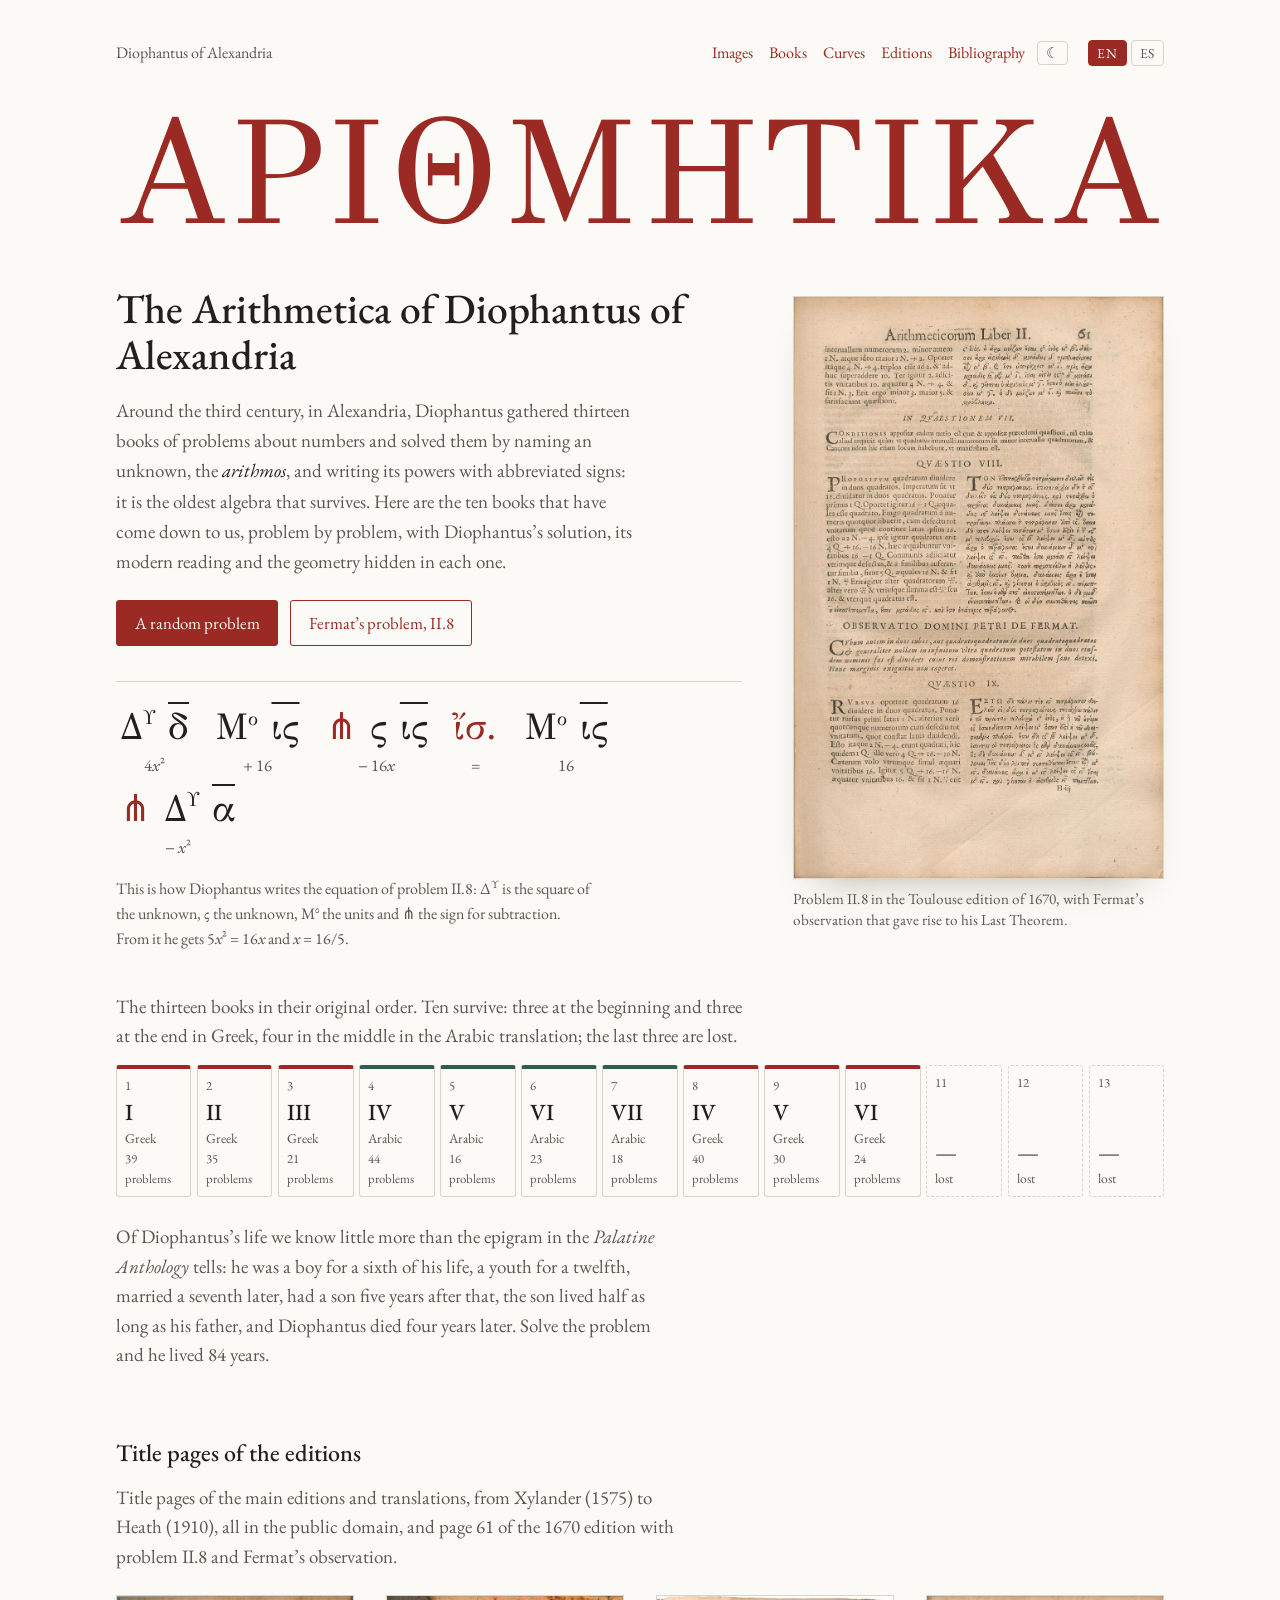
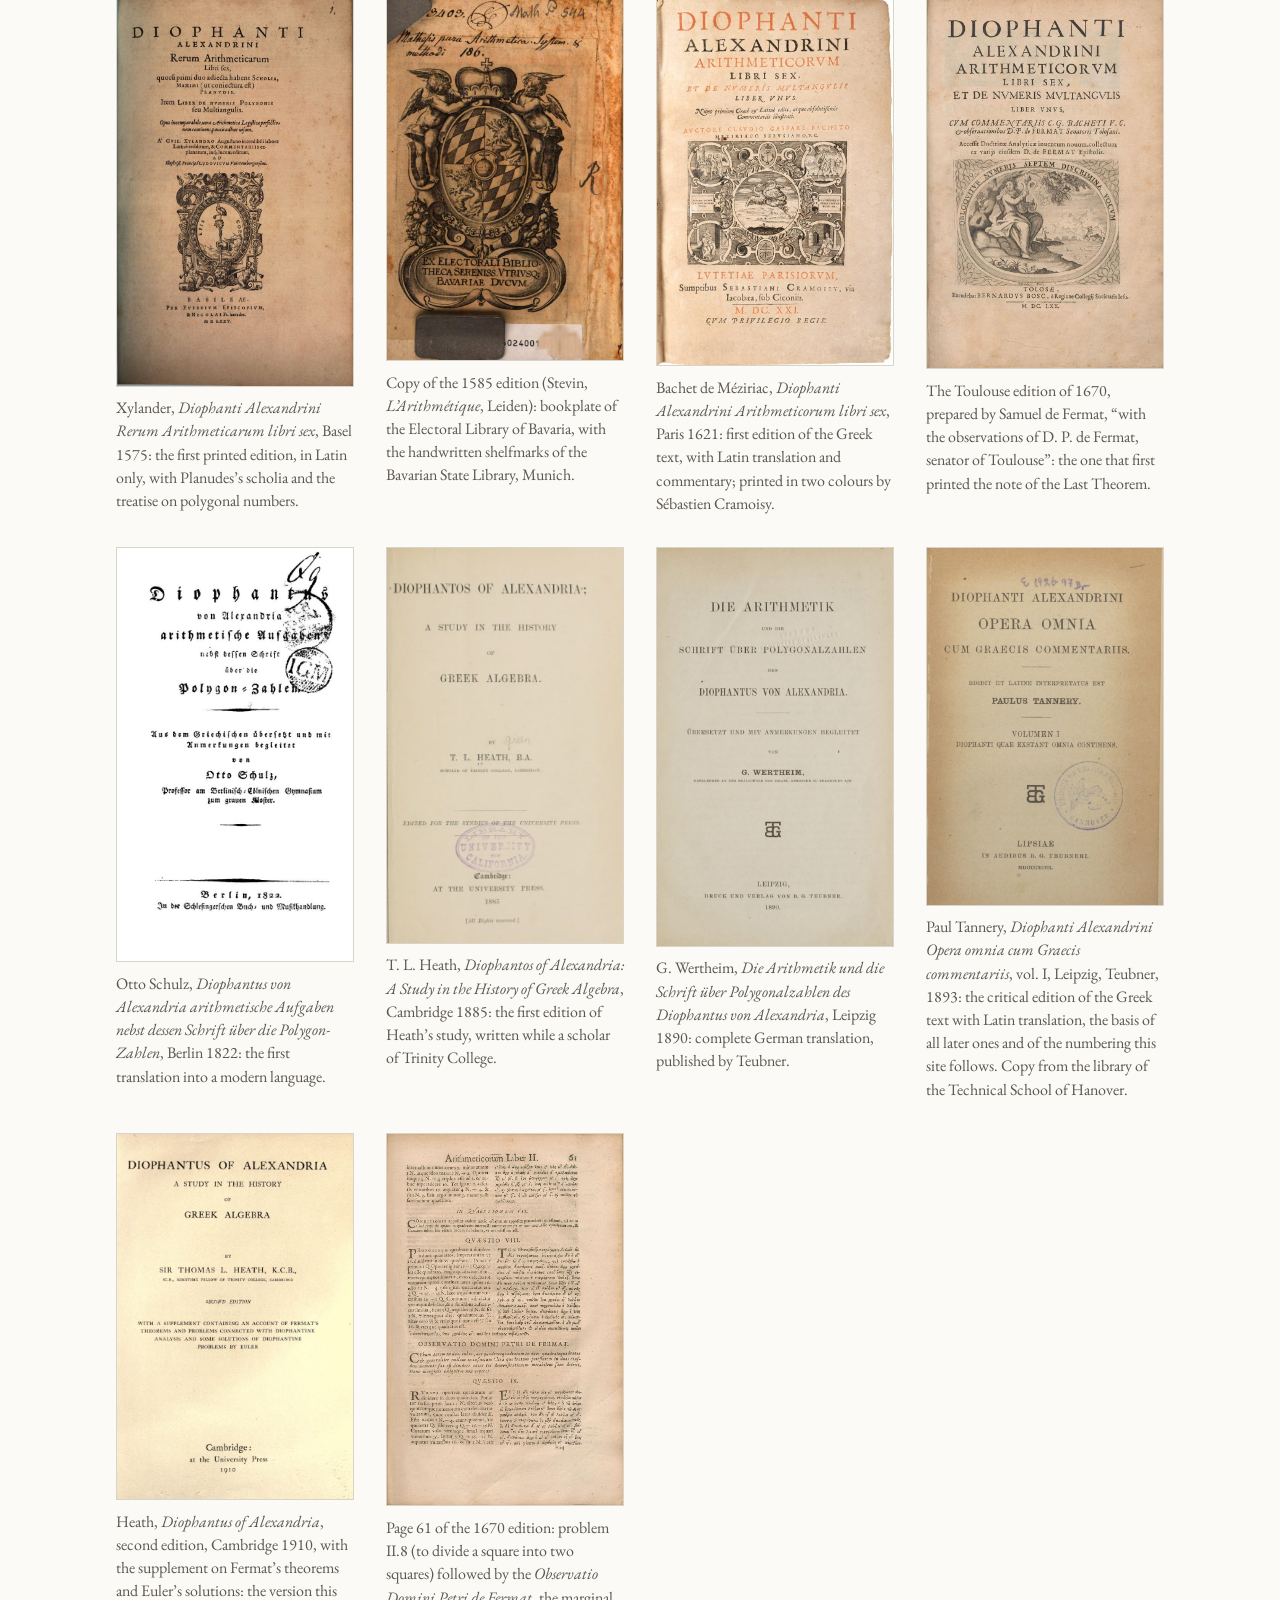
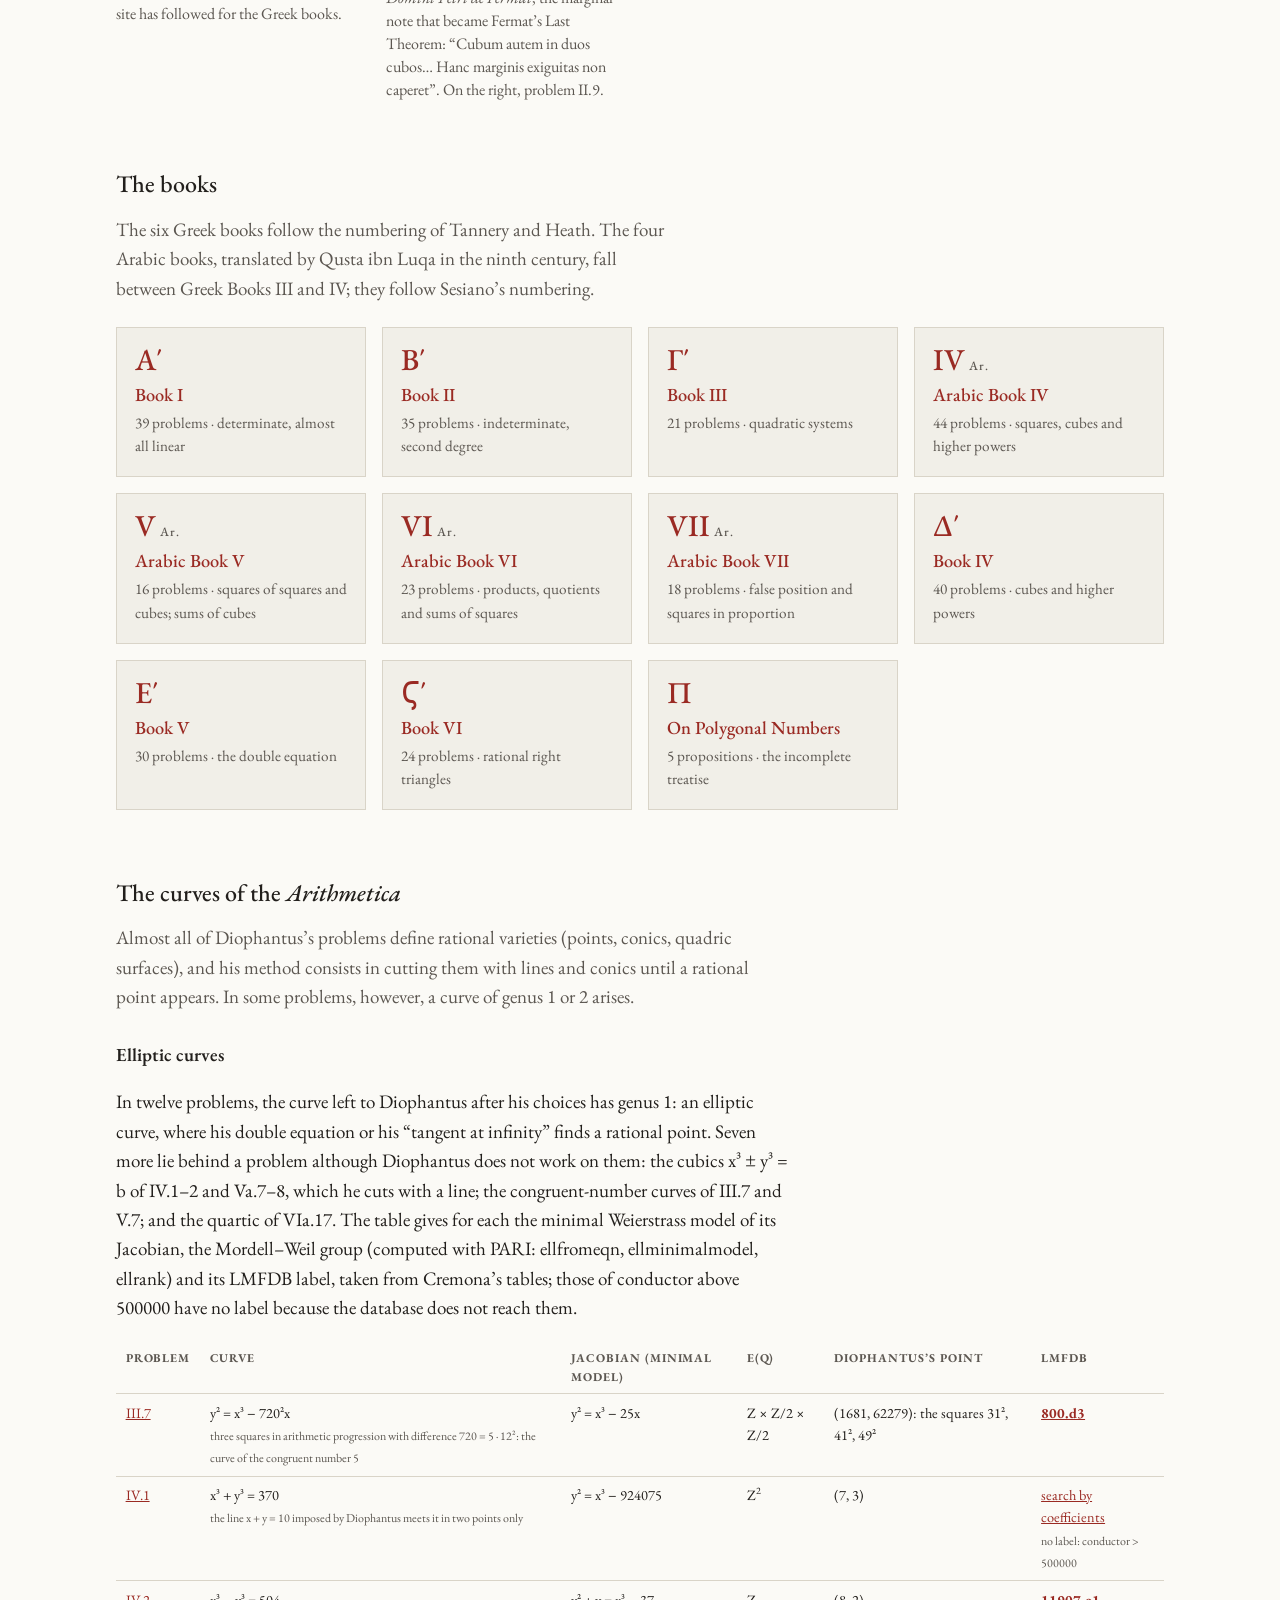
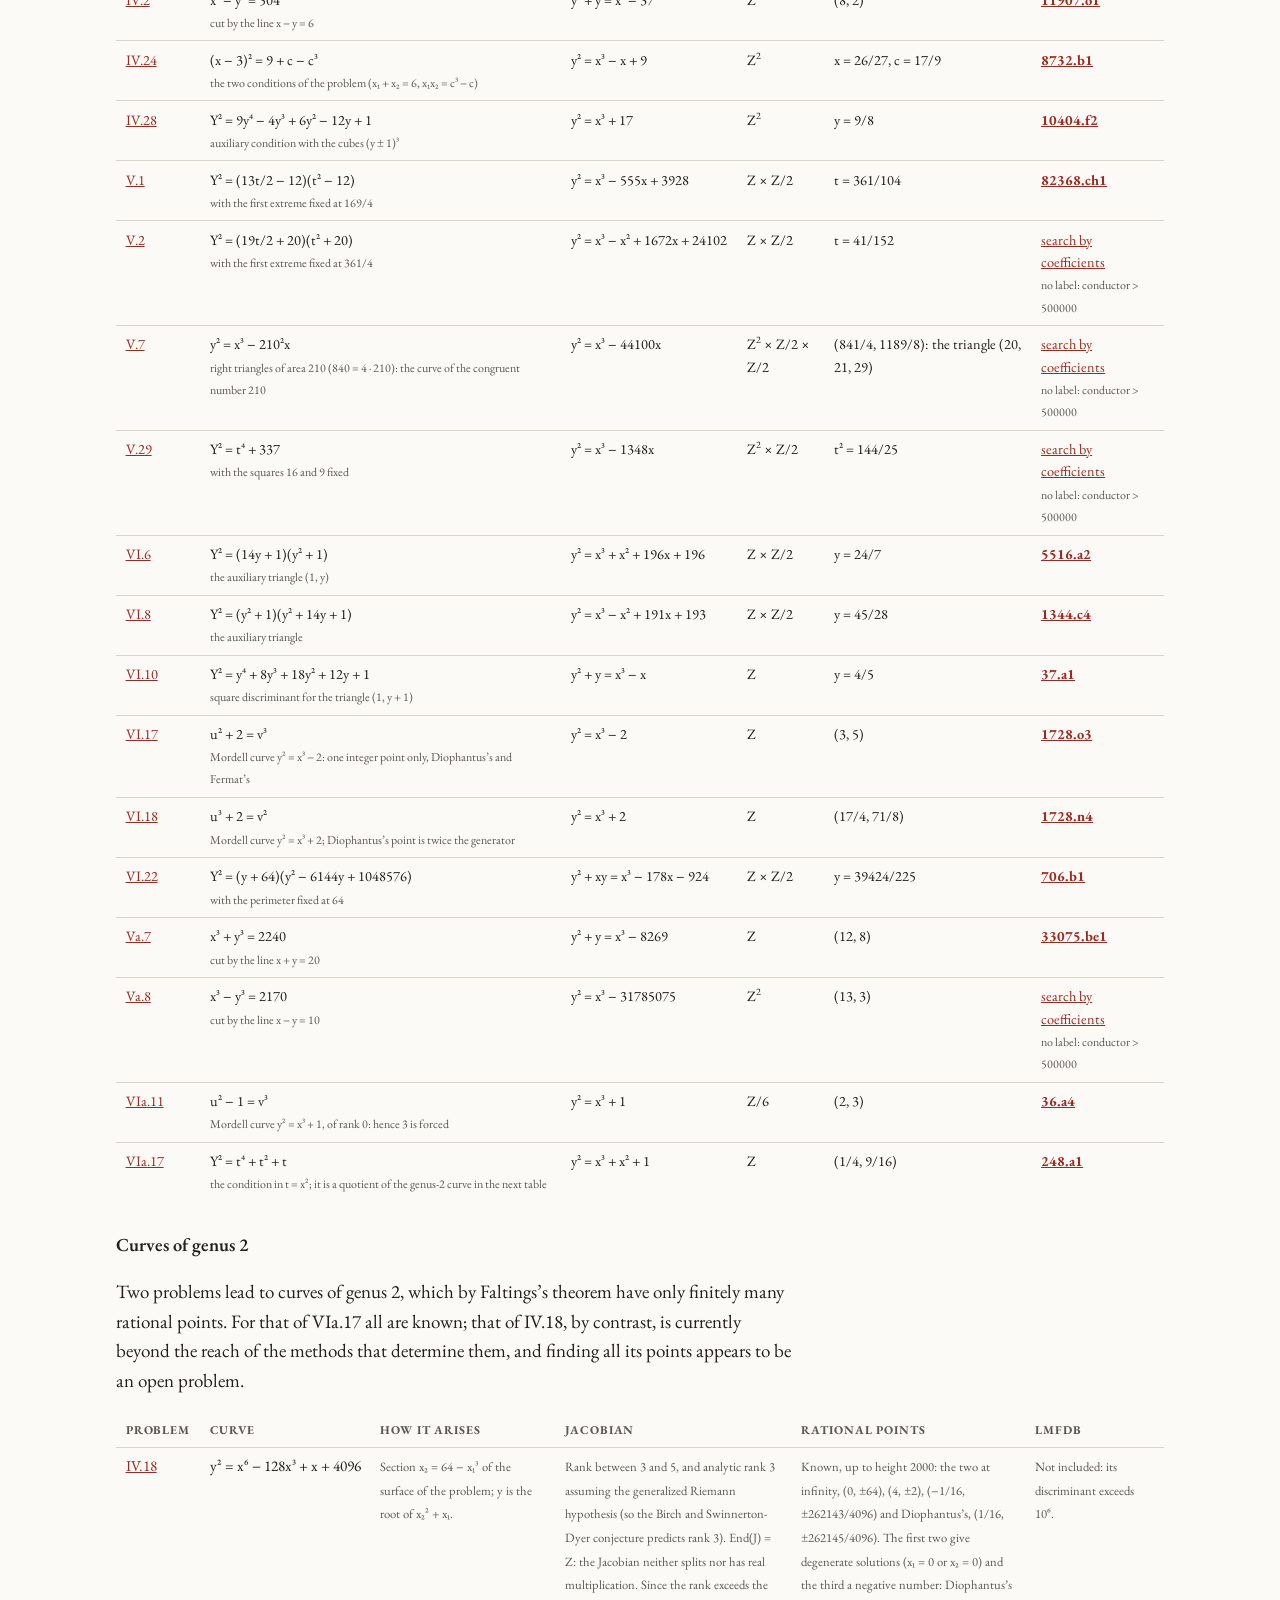
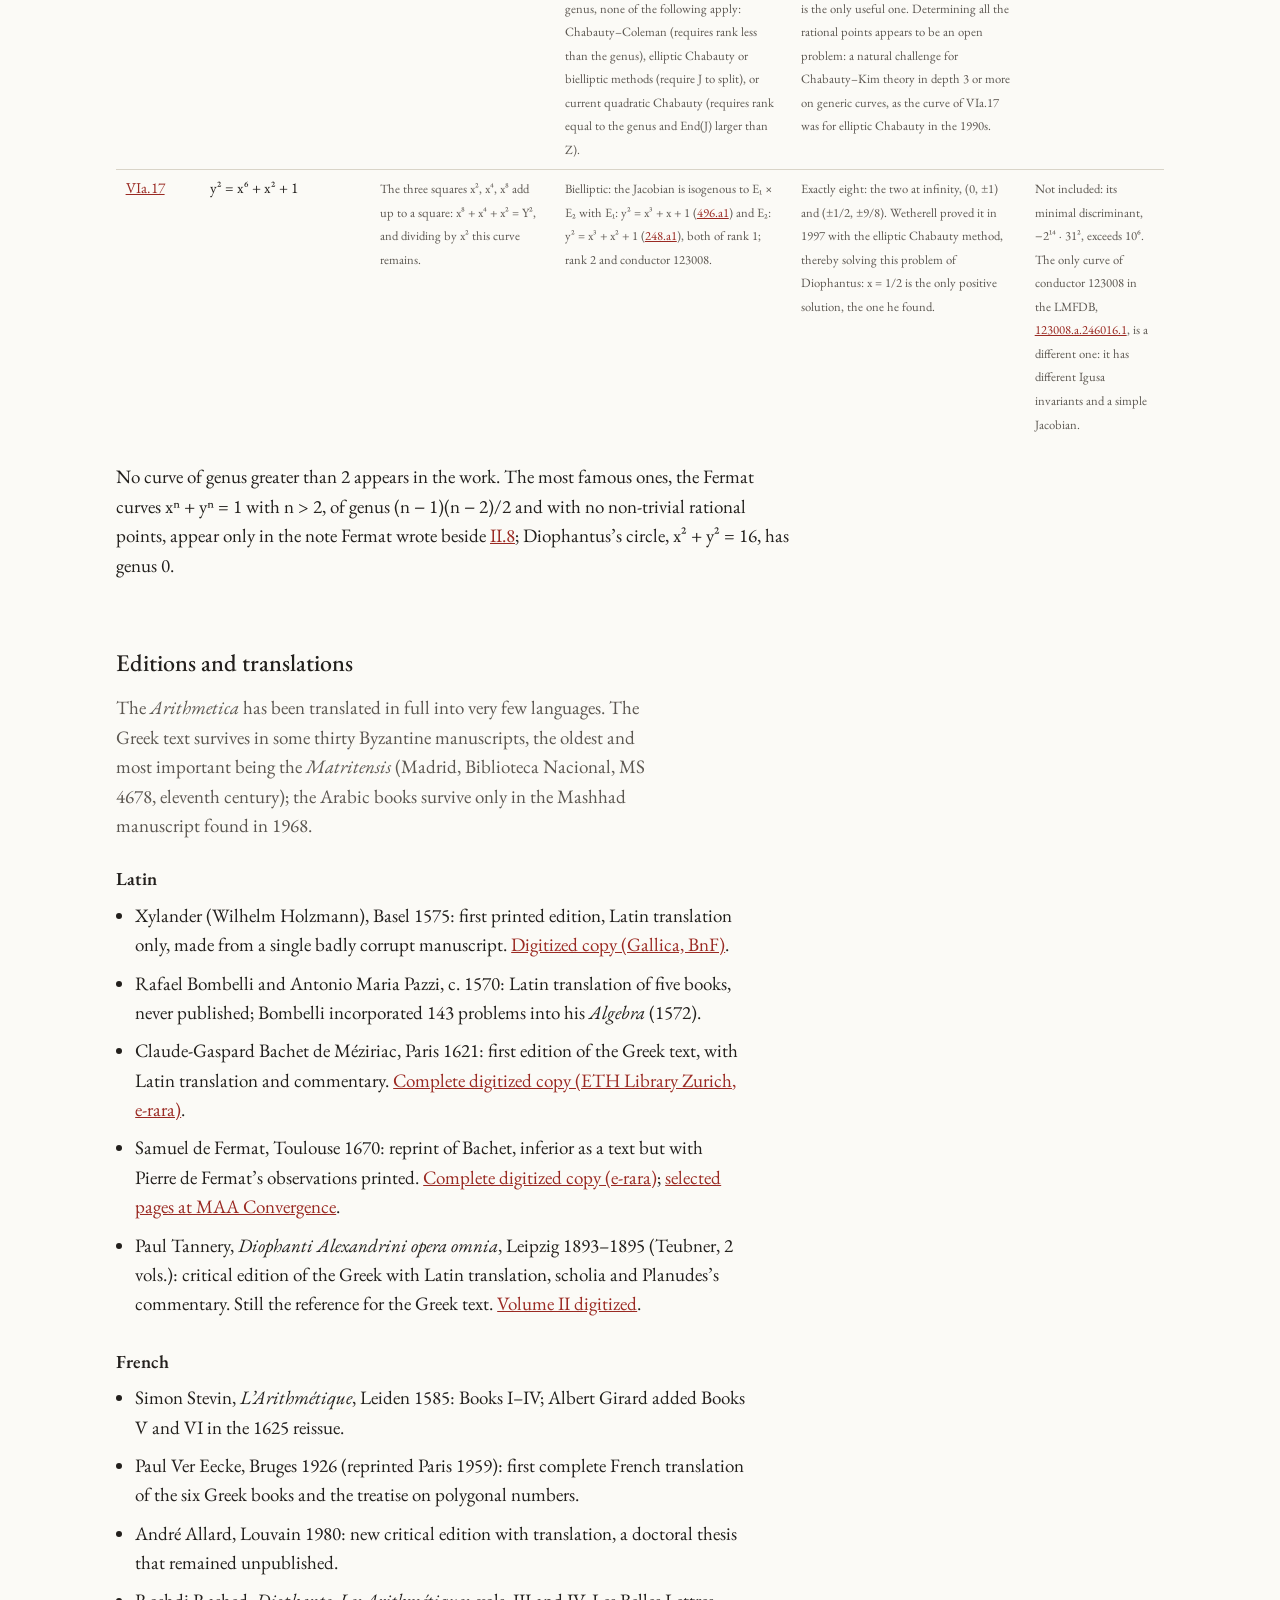
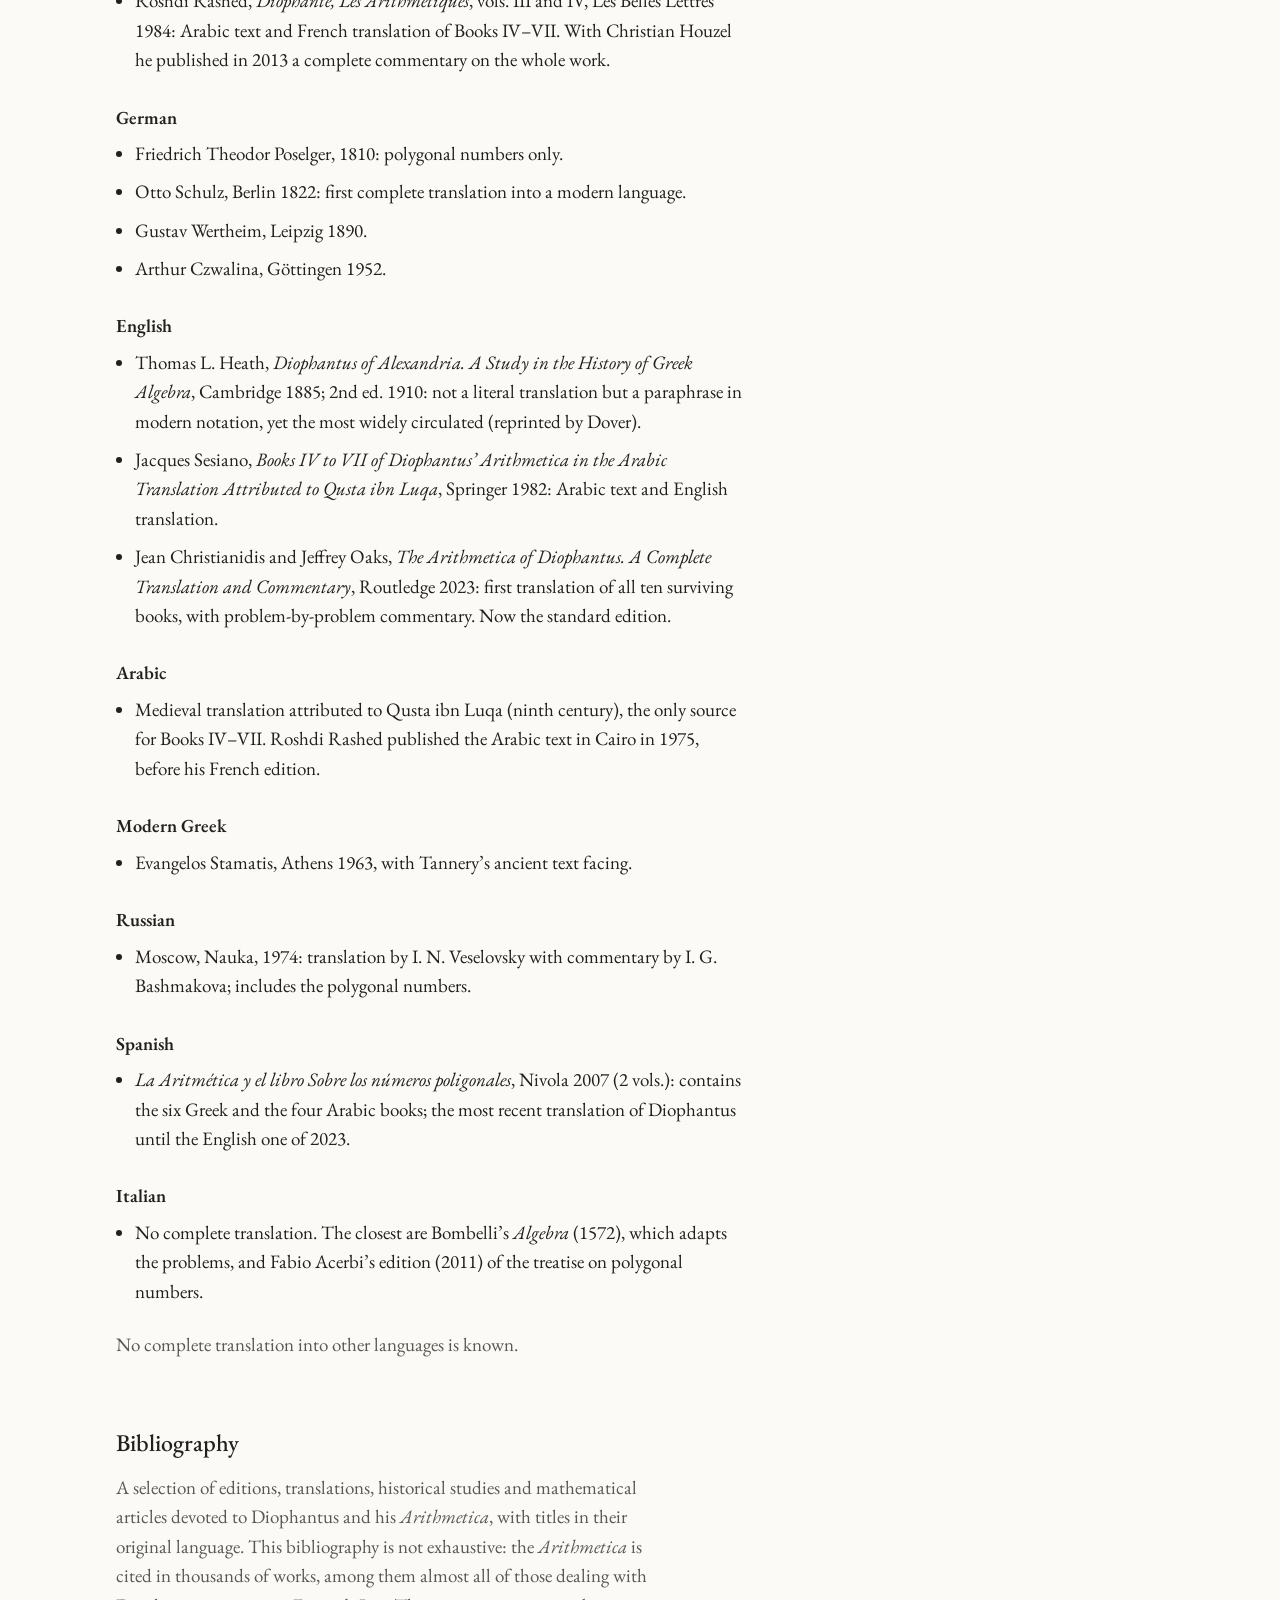
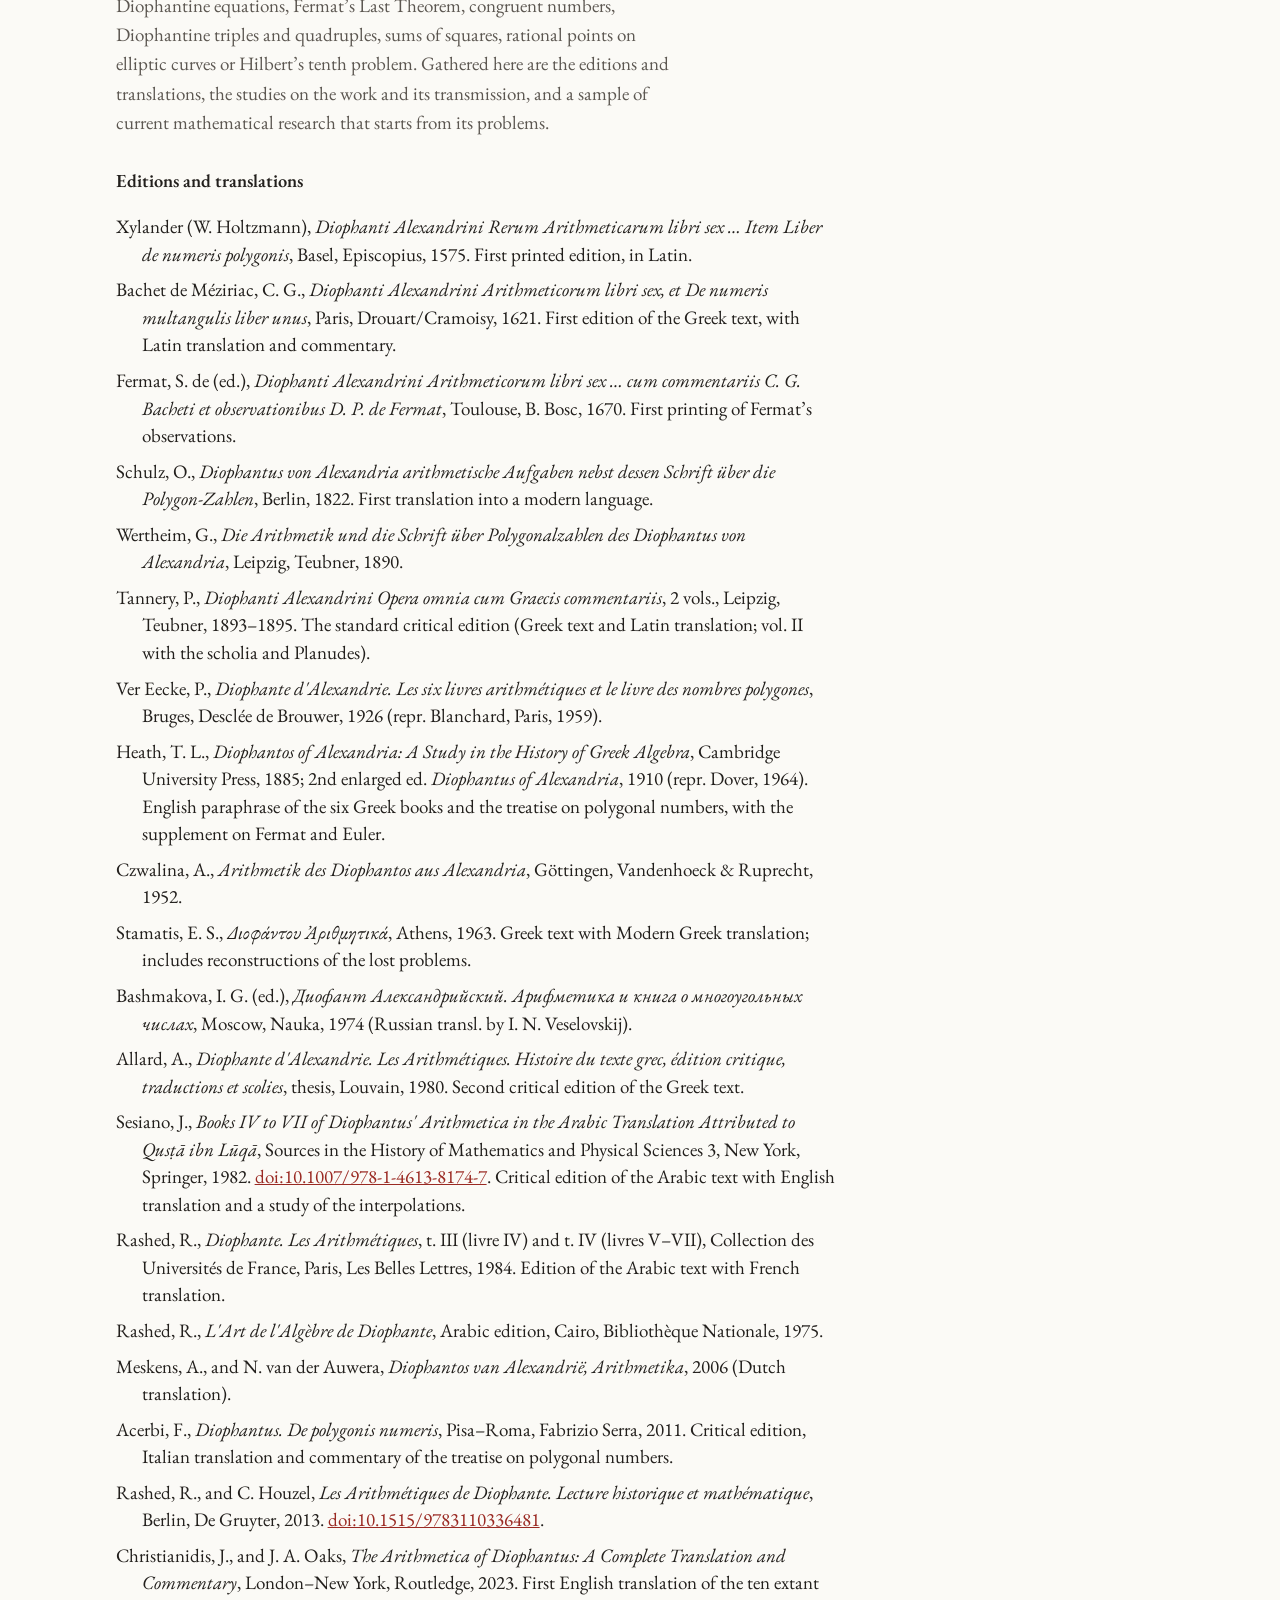
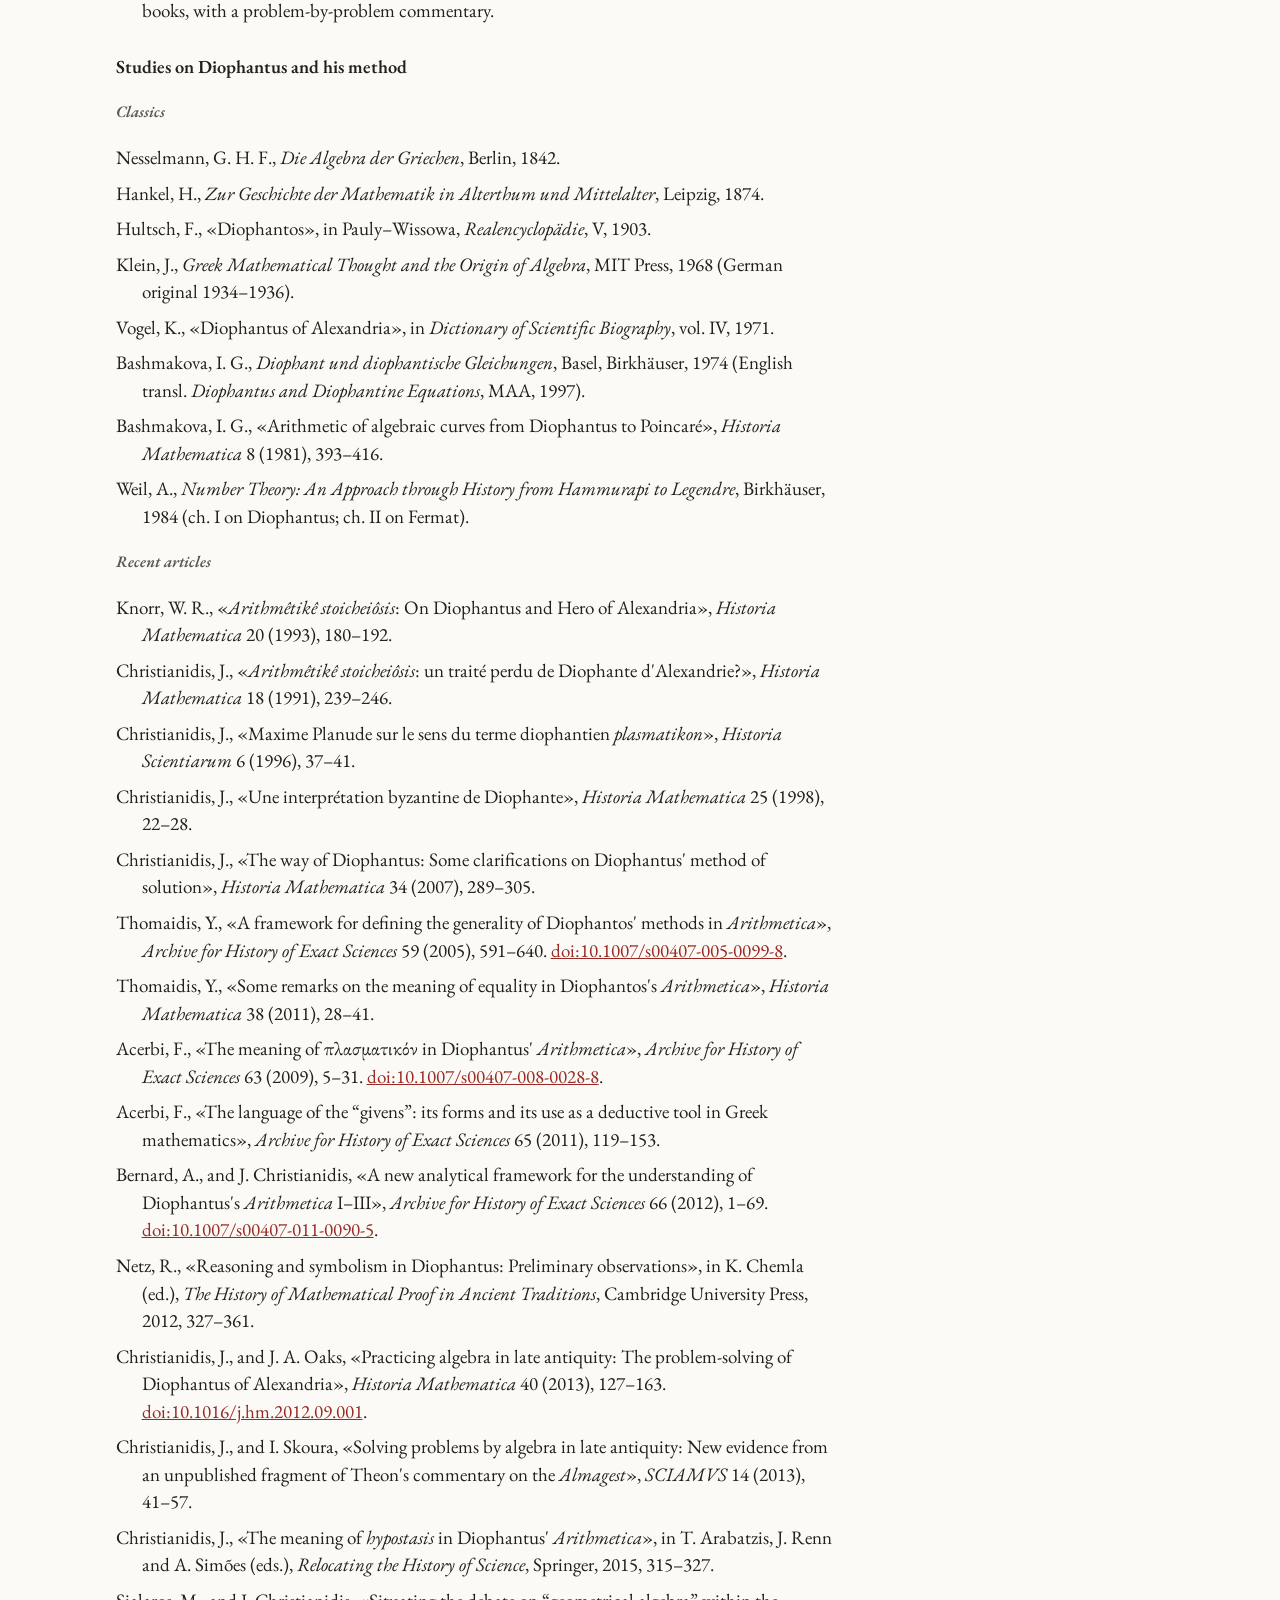
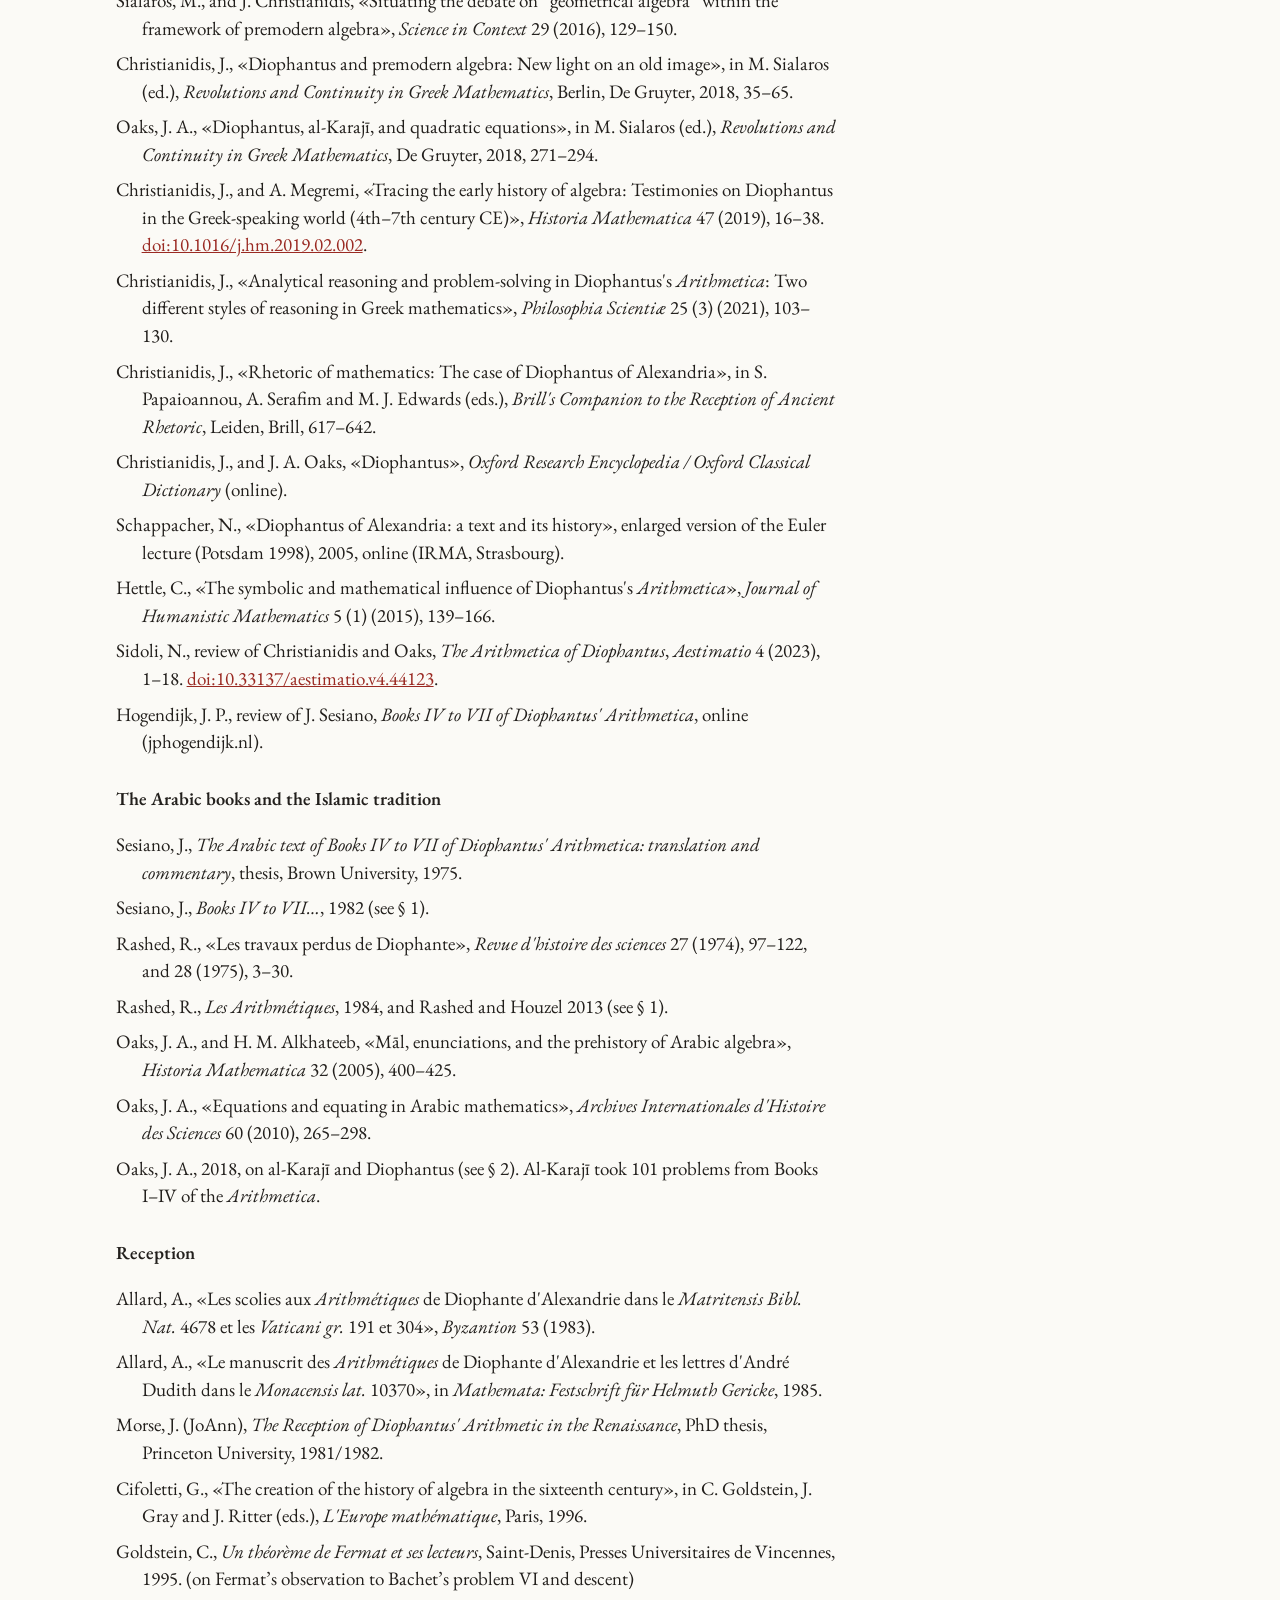
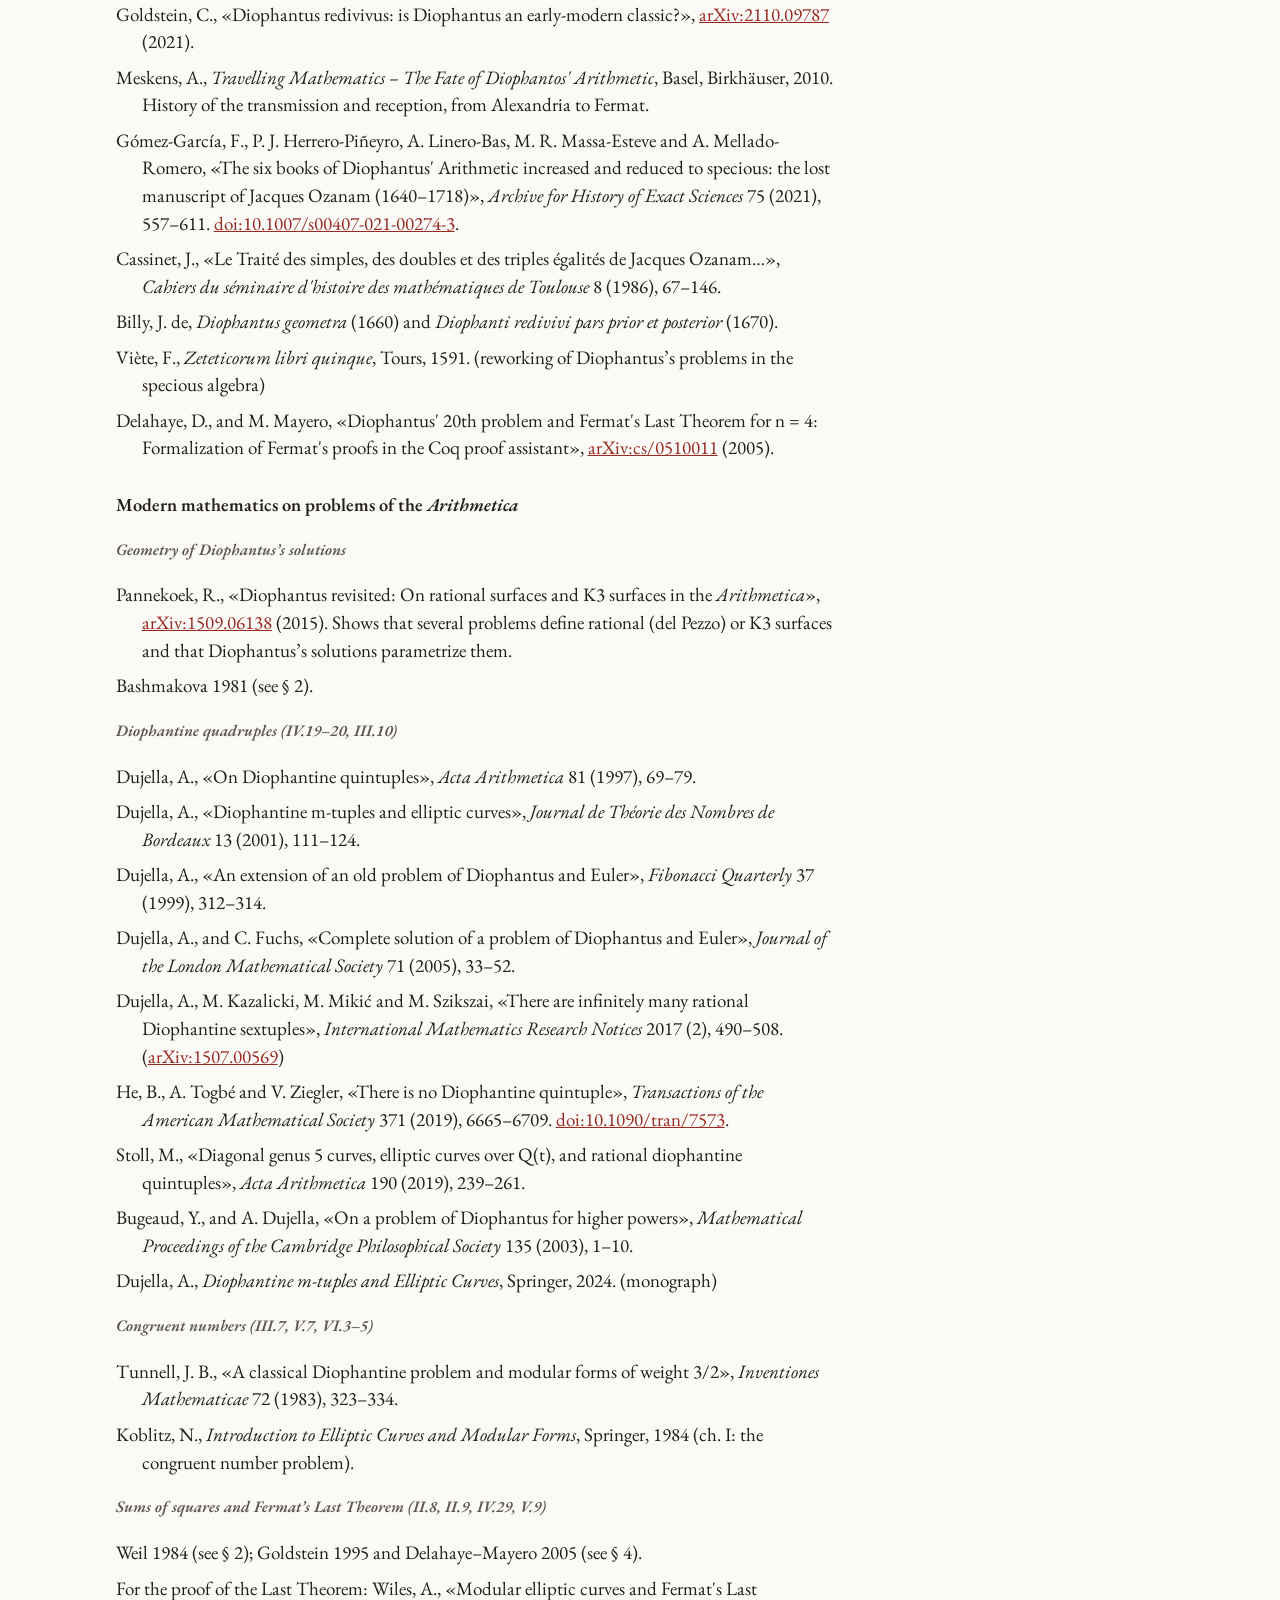
==== commit 62f25675: "Add files via upload" ====
--- a/index.html
+++ b/index.html
@@ -224,7 +224,7 @@
       <p class="lead">Almost all of Diophantus’s problems define rational varieties (points, conics, quadric surfaces), and his method consists in cutting them with lines and conics until a rational point appears. In some problems, however, a curve of genus 1 or 2 arises.</p>
       <h3>Elliptic curves</h3>
       <p>In twelve problems, the curve left to Diophantus after his choices has genus 1: an elliptic curve, where his double equation or his “tangent at infinity” finds a rational point. Seven more lie behind a problem although Diophantus does not work on them: the cubics x³ ± y³ = b of IV.1–2 and Va.7–8, which he cuts with a line; the congruent-number curves of III.7 and V.7; and the quartic of VIa.17. The table gives for each the minimal Weierstrass model of its Jacobian, the Mordell–Weil group (computed with PARI: ellfromeqn, ellminimalmodel, ellrank) and its LMFDB label, taken from Cremona’s tables; those of conductor above 500000 have no label because the database does not reach them.</p>
-      <div class="tablewrap"><table class="curves"><tr><th>Problem</th><th>Curve</th><th>Jacobian (minimal model)</th><th>E(Q)</th><th>Diophantus’s point</th><th>LMFDB</th></tr><tr><td><a href="libro-3.html#iii-7">III.7</a></td><td>y² = x³ − 720²x<br><small>three squares in arithmetical progression with difference 720 = 5 · 12²: the curve of the congruent number 5</small></td><td>y² = x³ − 25x</td><td>Z × Z/2 × Z/2</td><td>(1681, 62279): the squares 31², 41², 49²</td><td><a href="https://www.lmfdb.org/EllipticCurve/Q/800.d3/"><b>800.d3</b></a></td></tr><tr><td><a href="libro-4.html#iv-1">IV.1</a></td><td>x³ + y³ = 370<br><small>the line x + y = 10 imposed by Diophantus meets it in two points only</small></td><td>y² = x³ − 924075</td><td>Z<sup>2</sup></td><td>(7, 3)</td><td><a href="https://www.lmfdb.org/EllipticCurve/Q/?jump=%5B0%2C0%2C0%2C0%2C-924075%5D">search by coefficients</a><br><small>no label: conductor > 500000</small></td></tr><tr><td><a href="libro-4.html#iv-2">IV.2</a></td><td>x³ − y³ = 504<br><small>cut by the line x − y = 6</small></td><td>y² + y = x³ − 37</td><td>Z</td><td>(8, 2)</td><td><a href="https://www.lmfdb.org/EllipticCurve/Q/11907.o1/"><b>11907.o1</b></a></td></tr><tr><td><a href="libro-4.html#iv-24">IV.24</a></td><td>(x − 3)² = 9 + c − c³<br><small>the two conditions of the problem (x₁ + x₂ = 6, x₁x₂ = c³ − c)</small></td><td>y² = x³ − x + 9</td><td>Z<sup>2</sup></td><td>x = 26/27, c = 17/9</td><td><a href="https://www.lmfdb.org/EllipticCurve/Q/8732.b1/"><b>8732.b1</b></a></td></tr><tr><td><a href="libro-4.html#iv-28">IV.28</a></td><td>Y² = 9y⁴ − 4y³ + 6y² − 12y + 1<br><small>auxiliary condition with the cubes (y ± 1)³</small></td><td>y² = x³ + 17</td><td>Z<sup>2</sup></td><td>y = 9/8</td><td><a href="https://www.lmfdb.org/EllipticCurve/Q/10404.f2/"><b>10404.f2</b></a></td></tr><tr><td><a href="libro-5.html#v-1">V.1</a></td><td>Y² = (13t/2 − 12)(t² − 12)<br><small>with the first extreme fixed at 169/4</small></td><td>y² = x³ − 555x + 3928</td><td>Z × Z/2</td><td>t = 361/104</td><td><a href="https://www.lmfdb.org/EllipticCurve/Q/82368.ch1/"><b>82368.ch1</b></a></td></tr><tr><td><a href="libro-5.html#v-2">V.2</a></td><td>Y² = (19t/2 + 20)(t² + 20)<br><small>with the first extreme fixed at 361/4</small></td><td>y² = x³ − x² + 1672x + 24102</td><td>Z × Z/2</td><td>t = 41/152</td><td><a href="https://www.lmfdb.org/EllipticCurve/Q/?jump=%5B0%2C-1%2C0%2C1672%2C24102%5D">search by coefficients</a><br><small>no label: conductor > 500000</small></td></tr><tr><td><a href="libro-5.html#v-7">V.7</a></td><td>y² = x³ − 210²x<br><small>right triangles of area 210 (840 = 4 · 210): the curve of the congruent number 210</small></td><td>y² = x³ − 44100x</td><td>Z<sup>2</sup> × Z/2 × Z/2</td><td>(841/4, 1189/8): the triangle (20, 21, 29)</td><td><a href="https://www.lmfdb.org/EllipticCurve/Q/?jump=%5B0%2C0%2C0%2C-44100%2C0%5D">search by coefficients</a><br><small>no label: conductor > 500000</small></td></tr><tr><td><a href="libro-5.html#v-29">V.29</a></td><td>Y² = t⁴ + 337<br><small>with the squares 16 and 9 fixed</small></td><td>y² = x³ − 1348x</td><td>Z<sup>2</sup> × Z/2</td><td>t² = 144/25</td><td><a href="https://www.lmfdb.org/EllipticCurve/Q/?jump=%5B0%2C0%2C0%2C-1348%2C0%5D">search by coefficients</a><br><small>no label: conductor > 500000</small></td></tr><tr><td><a href="libro-6.html#vi-6">VI.6</a></td><td>Y² = (14y + 1)(y² + 1)<br><small>the auxiliary triangle (1, y)</small></td><td>y² = x³ + x² + 196x + 196</td><td>Z × Z/2</td><td>y = 24/7</td><td><a href="https://www.lmfdb.org/EllipticCurve/Q/5516.a2/"><b>5516.a2</b></a></td></tr><tr><td><a href="libro-6.html#vi-8">VI.8</a></td><td>Y² = (y² + 1)(y² + 14y + 1)<br><small>the auxiliary triangle</small></td><td>y² = x³ − x² + 191x + 193</td><td>Z × Z/2</td><td>y = 45/28</td><td><a href="https://www.lmfdb.org/EllipticCurve/Q/1344.c4/"><b>1344.c4</b></a></td></tr><tr><td><a href="libro-6.html#vi-10">VI.10</a></td><td>Y² = y⁴ + 8y³ + 18y² + 12y + 1<br><small>square discriminant for the triangle (1, y + 1)</small></td><td>y² + y = x³ − x</td><td>Z</td><td>y = 4/5</td><td><a href="https://www.lmfdb.org/EllipticCurve/Q/37.a1/"><b>37.a1</b></a></td></tr><tr><td><a href="libro-6.html#vi-17">VI.17</a></td><td>u² + 2 = v³<br><small>Mordell curve y² = x³ − 2: one integer point only, Diophantus’s and Fermat’s</small></td><td>y² = x³ − 2</td><td>Z</td><td>(3, 5)</td><td><a href="https://www.lmfdb.org/EllipticCurve/Q/1728.o3/"><b>1728.o3</b></a></td></tr><tr><td><a href="libro-6.html#vi-18">VI.18</a></td><td>u³ + 2 = v²<br><small>Mordell curve y² = x³ + 2; Diophantus’s point is twice the generator</small></td><td>y² = x³ + 2</td><td>Z</td><td>(17/4, 71/8)</td><td><a href="https://www.lmfdb.org/EllipticCurve/Q/1728.n4/"><b>1728.n4</b></a></td></tr><tr><td><a href="libro-6.html#vi-22">VI.22</a></td><td>Y² = (y + 64)(y² − 6144y + 1048576)<br><small>with the perimeter fixed at 64</small></td><td>y² + xy = x³ − 178x − 924</td><td>Z × Z/2</td><td>y = 39424/225</td><td><a href="https://www.lmfdb.org/EllipticCurve/Q/706.b1/"><b>706.b1</b></a></td></tr><tr><td><a href="libro-a5.html#a5-7">Va.7</a></td><td>x³ + y³ = 2240<br><small>cut by the line x + y = 20</small></td><td>y² + y = x³ − 8269</td><td>Z</td><td>(12, 8)</td><td><a href="https://www.lmfdb.org/EllipticCurve/Q/33075.be1/"><b>33075.be1</b></a></td></tr><tr><td><a href="libro-a5.html#a5-8">Va.8</a></td><td>x³ − y³ = 2170<br><small>cut by the line x − y = 10</small></td><td>y² = x³ − 31785075</td><td>Z<sup>2</sup></td><td>(13, 3)</td><td><a href="https://www.lmfdb.org/EllipticCurve/Q/?jump=%5B0%2C0%2C0%2C0%2C-31785075%5D">search by coefficients</a><br><small>no label: conductor > 500000</small></td></tr><tr><td><a href="libro-a6.html#a6-11">VIa.11</a></td><td>u² − 1 = v³<br><small>Mordell curve y² = x³ + 1, of rank 0: hence 3 is forced</small></td><td>y² = x³ + 1</td><td>Z/6</td><td>(2, 3)</td><td><a href="https://www.lmfdb.org/EllipticCurve/Q/36.a4/"><b>36.a4</b></a></td></tr><tr><td><a href="libro-a6.html#a6-17">VIa.17</a></td><td>Y² = t⁴ + t² + t<br><small>the condition in t = x²; it is a quotient of the genus-2 curve in the next table</small></td><td>y² = x³ + x² + 1</td><td>Z</td><td>(1/4, 9/16)</td><td><a href="https://www.lmfdb.org/EllipticCurve/Q/248.a1/"><b>248.a1</b></a></td></tr></table></div>
+      <div class="tablewrap"><table class="curves"><tr><th>Problem</th><th>Curve</th><th>Jacobian (minimal model)</th><th>E(Q)</th><th>Diophantus’s point</th><th>LMFDB</th></tr><tr><td><a href="libro-3.html#iii-7">III.7</a></td><td>y² = x³ − 720²x<br><small>three squares in arithmetic progression with difference 720 = 5 · 12²: the curve of the congruent number 5</small></td><td>y² = x³ − 25x</td><td>Z × Z/2 × Z/2</td><td>(1681, 62279): the squares 31², 41², 49²</td><td><a href="https://www.lmfdb.org/EllipticCurve/Q/800.d3/"><b>800.d3</b></a></td></tr><tr><td><a href="libro-4.html#iv-1">IV.1</a></td><td>x³ + y³ = 370<br><small>the line x + y = 10 imposed by Diophantus meets it in two points only</small></td><td>y² = x³ − 924075</td><td>Z<sup>2</sup></td><td>(7, 3)</td><td><a href="https://www.lmfdb.org/EllipticCurve/Q/?jump=%5B0%2C0%2C0%2C0%2C-924075%5D">search by coefficients</a><br><small>no label: conductor > 500000</small></td></tr><tr><td><a href="libro-4.html#iv-2">IV.2</a></td><td>x³ − y³ = 504<br><small>cut by the line x − y = 6</small></td><td>y² + y = x³ − 37</td><td>Z</td><td>(8, 2)</td><td><a href="https://www.lmfdb.org/EllipticCurve/Q/11907.o1/"><b>11907.o1</b></a></td></tr><tr><td><a href="libro-4.html#iv-24">IV.24</a></td><td>(x − 3)² = 9 + c − c³<br><small>the two conditions of the problem (x₁ + x₂ = 6, x₁x₂ = c³ − c)</small></td><td>y² = x³ − x + 9</td><td>Z<sup>2</sup></td><td>x = 26/27, c = 17/9</td><td><a href="https://www.lmfdb.org/EllipticCurve/Q/8732.b1/"><b>8732.b1</b></a></td></tr><tr><td><a href="libro-4.html#iv-28">IV.28</a></td><td>Y² = 9y⁴ − 4y³ + 6y² − 12y + 1<br><small>auxiliary condition with the cubes (y ± 1)³</small></td><td>y² = x³ + 17</td><td>Z<sup>2</sup></td><td>y = 9/8</td><td><a href="https://www.lmfdb.org/EllipticCurve/Q/10404.f2/"><b>10404.f2</b></a></td></tr><tr><td><a href="libro-5.html#v-1">V.1</a></td><td>Y² = (13t/2 − 12)(t² − 12)<br><small>with the first extreme fixed at 169/4</small></td><td>y² = x³ − 555x + 3928</td><td>Z × Z/2</td><td>t = 361/104</td><td><a href="https://www.lmfdb.org/EllipticCurve/Q/82368.ch1/"><b>82368.ch1</b></a></td></tr><tr><td><a href="libro-5.html#v-2">V.2</a></td><td>Y² = (19t/2 + 20)(t² + 20)<br><small>with the first extreme fixed at 361/4</small></td><td>y² = x³ − x² + 1672x + 24102</td><td>Z × Z/2</td><td>t = 41/152</td><td><a href="https://www.lmfdb.org/EllipticCurve/Q/?jump=%5B0%2C-1%2C0%2C1672%2C24102%5D">search by coefficients</a><br><small>no label: conductor > 500000</small></td></tr><tr><td><a href="libro-5.html#v-7">V.7</a></td><td>y² = x³ − 210²x<br><small>right triangles of area 210 (840 = 4 · 210): the curve of the congruent number 210</small></td><td>y² = x³ − 44100x</td><td>Z<sup>2</sup> × Z/2 × Z/2</td><td>(841/4, 1189/8): the triangle (20, 21, 29)</td><td><a href="https://www.lmfdb.org/EllipticCurve/Q/?jump=%5B0%2C0%2C0%2C-44100%2C0%5D">search by coefficients</a><br><small>no label: conductor > 500000</small></td></tr><tr><td><a href="libro-5.html#v-29">V.29</a></td><td>Y² = t⁴ + 337<br><small>with the squares 16 and 9 fixed</small></td><td>y² = x³ − 1348x</td><td>Z<sup>2</sup> × Z/2</td><td>t² = 144/25</td><td><a href="https://www.lmfdb.org/EllipticCurve/Q/?jump=%5B0%2C0%2C0%2C-1348%2C0%5D">search by coefficients</a><br><small>no label: conductor > 500000</small></td></tr><tr><td><a href="libro-6.html#vi-6">VI.6</a></td><td>Y² = (14y + 1)(y² + 1)<br><small>the auxiliary triangle (1, y)</small></td><td>y² = x³ + x² + 196x + 196</td><td>Z × Z/2</td><td>y = 24/7</td><td><a href="https://www.lmfdb.org/EllipticCurve/Q/5516.a2/"><b>5516.a2</b></a></td></tr><tr><td><a href="libro-6.html#vi-8">VI.8</a></td><td>Y² = (y² + 1)(y² + 14y + 1)<br><small>the auxiliary triangle</small></td><td>y² = x³ − x² + 191x + 193</td><td>Z × Z/2</td><td>y = 45/28</td><td><a href="https://www.lmfdb.org/EllipticCurve/Q/1344.c4/"><b>1344.c4</b></a></td></tr><tr><td><a href="libro-6.html#vi-10">VI.10</a></td><td>Y² = y⁴ + 8y³ + 18y² + 12y + 1<br><small>square discriminant for the triangle (1, y + 1)</small></td><td>y² + y = x³ − x</td><td>Z</td><td>y = 4/5</td><td><a href="https://www.lmfdb.org/EllipticCurve/Q/37.a1/"><b>37.a1</b></a></td></tr><tr><td><a href="libro-6.html#vi-17">VI.17</a></td><td>u² + 2 = v³<br><small>Mordell curve y² = x³ − 2: one integer point only, Diophantus’s and Fermat’s</small></td><td>y² = x³ − 2</td><td>Z</td><td>(3, 5)</td><td><a href="https://www.lmfdb.org/EllipticCurve/Q/1728.o3/"><b>1728.o3</b></a></td></tr><tr><td><a href="libro-6.html#vi-18">VI.18</a></td><td>u³ + 2 = v²<br><small>Mordell curve y² = x³ + 2; Diophantus’s point is twice the generator</small></td><td>y² = x³ + 2</td><td>Z</td><td>(17/4, 71/8)</td><td><a href="https://www.lmfdb.org/EllipticCurve/Q/1728.n4/"><b>1728.n4</b></a></td></tr><tr><td><a href="libro-6.html#vi-22">VI.22</a></td><td>Y² = (y + 64)(y² − 6144y + 1048576)<br><small>with the perimeter fixed at 64</small></td><td>y² + xy = x³ − 178x − 924</td><td>Z × Z/2</td><td>y = 39424/225</td><td><a href="https://www.lmfdb.org/EllipticCurve/Q/706.b1/"><b>706.b1</b></a></td></tr><tr><td><a href="libro-a5.html#a5-7">Va.7</a></td><td>x³ + y³ = 2240<br><small>cut by the line x + y = 20</small></td><td>y² + y = x³ − 8269</td><td>Z</td><td>(12, 8)</td><td><a href="https://www.lmfdb.org/EllipticCurve/Q/33075.be1/"><b>33075.be1</b></a></td></tr><tr><td><a href="libro-a5.html#a5-8">Va.8</a></td><td>x³ − y³ = 2170<br><small>cut by the line x − y = 10</small></td><td>y² = x³ − 31785075</td><td>Z<sup>2</sup></td><td>(13, 3)</td><td><a href="https://www.lmfdb.org/EllipticCurve/Q/?jump=%5B0%2C0%2C0%2C0%2C-31785075%5D">search by coefficients</a><br><small>no label: conductor > 500000</small></td></tr><tr><td><a href="libro-a6.html#a6-11">VIa.11</a></td><td>u² − 1 = v³<br><small>Mordell curve y² = x³ + 1, of rank 0: hence 3 is forced</small></td><td>y² = x³ + 1</td><td>Z/6</td><td>(2, 3)</td><td><a href="https://www.lmfdb.org/EllipticCurve/Q/36.a4/"><b>36.a4</b></a></td></tr><tr><td><a href="libro-a6.html#a6-17">VIa.17</a></td><td>Y² = t⁴ + t² + t<br><small>the condition in t = x²; it is a quotient of the genus-2 curve in the next table</small></td><td>y² = x³ + x² + 1</td><td>Z</td><td>(1/4, 9/16)</td><td><a href="https://www.lmfdb.org/EllipticCurve/Q/248.a1/"><b>248.a1</b></a></td></tr></table></div>
       <h3>Curves of genus 2</h3>
       <p>Two problems lead to curves of genus 2, which by Faltings’s theorem have only finitely many rational points. For that of VIa.17 all are known; that of IV.18, by contrast, is currently beyond the reach of the methods that determine them, and finding all its points appears to be an open problem.</p>
       <div class="tablewrap"><table class="curves curves-g2"><tr><th>Problem</th><th>Curve</th><th>How it arises</th><th>Jacobian</th><th>Rational points</th><th>LMFDB</th></tr><tr><td><a href="libro-4.html#iv-18">IV.18</a></td><td>y² = x⁶ − 128x³ + x + 4096</td><td><small>Section x₂ = 64 − x₁³ of the surface of the problem; y is the root of x₂² + x₁.</small></td><td><small>Rank between 3 and 5, and analytic rank 3 assuming the generalized Riemann hypothesis (so the Birch and Swinnerton-Dyer conjecture predicts rank 3). End(J) = Z: the Jacobian neither splits nor has real multiplication. Since the rank exceeds the genus, none of the following apply: Chabauty–Coleman (requires rank less than the genus), elliptic Chabauty or bielliptic methods (require J to split), or current quadratic Chabauty (requires rank equal to the genus and End(J) larger than Z).</small></td><td><small>Known, up to height 2000: the two at infinity, (0, ±64), (4, ±2), (−1/16, ±262143/4096) and Diophantus’s, (1/16, ±262145/4096). The first two give degenerate solutions (x₁ = 0 or x₂ = 0) and the third a negative number: Diophantus’s is the only useful one. Determining all the rational points appears to be an open problem: a natural challenge for Chabauty–Kim theory in depth 3 or more on generic curves, as the curve of VIa.17 was for elliptic Chabauty in the 1990s.</small></td><td><small>Not included: its discriminant exceeds 10⁶.</small></td></tr><tr><td><a href="libro-a6.html#a6-17">VIa.17</a></td><td>y² = x⁶ + x² + 1</td><td><small>The three squares x², x⁴, x⁸ add up to a square: x⁸ + x⁴ + x² = Y², and dividing by x² this curve remains.</small></td><td><small>Bielliptic: the Jacobian is isogenous to E₁ × E₂ with E₁: y² = x³ + x + 1 (<a href="https://www.lmfdb.org/EllipticCurve/Q/496.a1/">496.a1</a>) and E₂: y² = x³ + x² + 1 (<a href="https://www.lmfdb.org/EllipticCurve/Q/248.a1/">248.a1</a>), both of rank 1; rank 2 and conductor 123008.</small></td><td><small>Exactly eight: the two at infinity, (0, ±1) and (±1/2, ±9/8). Wetherell proved it in 1997 with the elliptic Chabauty method, thereby solving this problem of Diophantus: x = 1/2 is the only positive solution, the one he found.</small></td><td><small>Not included: its minimal discriminant, −2¹⁴ · 31², exceeds 10⁶. The only curve of conductor 123008 in the LMFDB, <a href="https://www.lmfdb.org/Genus2Curve/Q/123008/a/246016/1">123008.a.246016.1</a>, is a different one: it has different Igusa invariants and a simple Jacobian.</small></td></tr></table></div>
@@ -416,7 +416,7 @@
         <li>Pannekoek, R., «Diophantus revisited: On rational surfaces and K3 surfaces in the <em>Arithmetica</em>», <a href="https://arxiv.org/abs/1509.06138">arXiv:1509.06138</a> (2015). Muestra que varios problemas definen superficies racionales (del Pezzo) o K3 y que las soluciones de Diofanto las parametrizan.</li>
         <li>Bashmakova 1981 (véase § 2).</li>
         </ul>
-        <h4>Cuádruplas diofánticas (IV.19–20</h4>
+        <h4>Cuádruplas diofánticas (IV.19–20, III.10)</h4>
         <ul class="bib">
         <li>Dujella, A., «On Diophantine quintuples», <em>Acta Arithmetica</em> 81 (1997), 69–79.</li>
         <li>Dujella, A., «Diophantine m-tuples and elliptic curves», <em>Journal de Théorie des Nombres de Bordeaux</em> 13 (2001), 111–124.</li>
@@ -550,7 +550,7 @@
         <li>Pannekoek, R., «Diophantus revisited: On rational surfaces and K3 surfaces in the <em>Arithmetica</em>», <a href="https://arxiv.org/abs/1509.06138">arXiv:1509.06138</a> (2015). Shows that several problems define rational (del Pezzo) or K3 surfaces and that Diophantus’s solutions parametrize them.</li>
         <li>Bashmakova 1981 (see § 2).</li>
         </ul>
-        <h4>III.10)</h4>
+        <h4>Diophantine quadruples (IV.19–20, III.10)</h4>
         <ul class="bib">
         <li>Dujella, A., «On Diophantine quintuples», <em>Acta Arithmetica</em> 81 (1997), 69–79.</li>
         <li>Dujella, A., «Diophantine m-tuples and elliptic curves», <em>Journal de Théorie des Nombres de Bordeaux</em> 13 (2001), 111–124.</li>
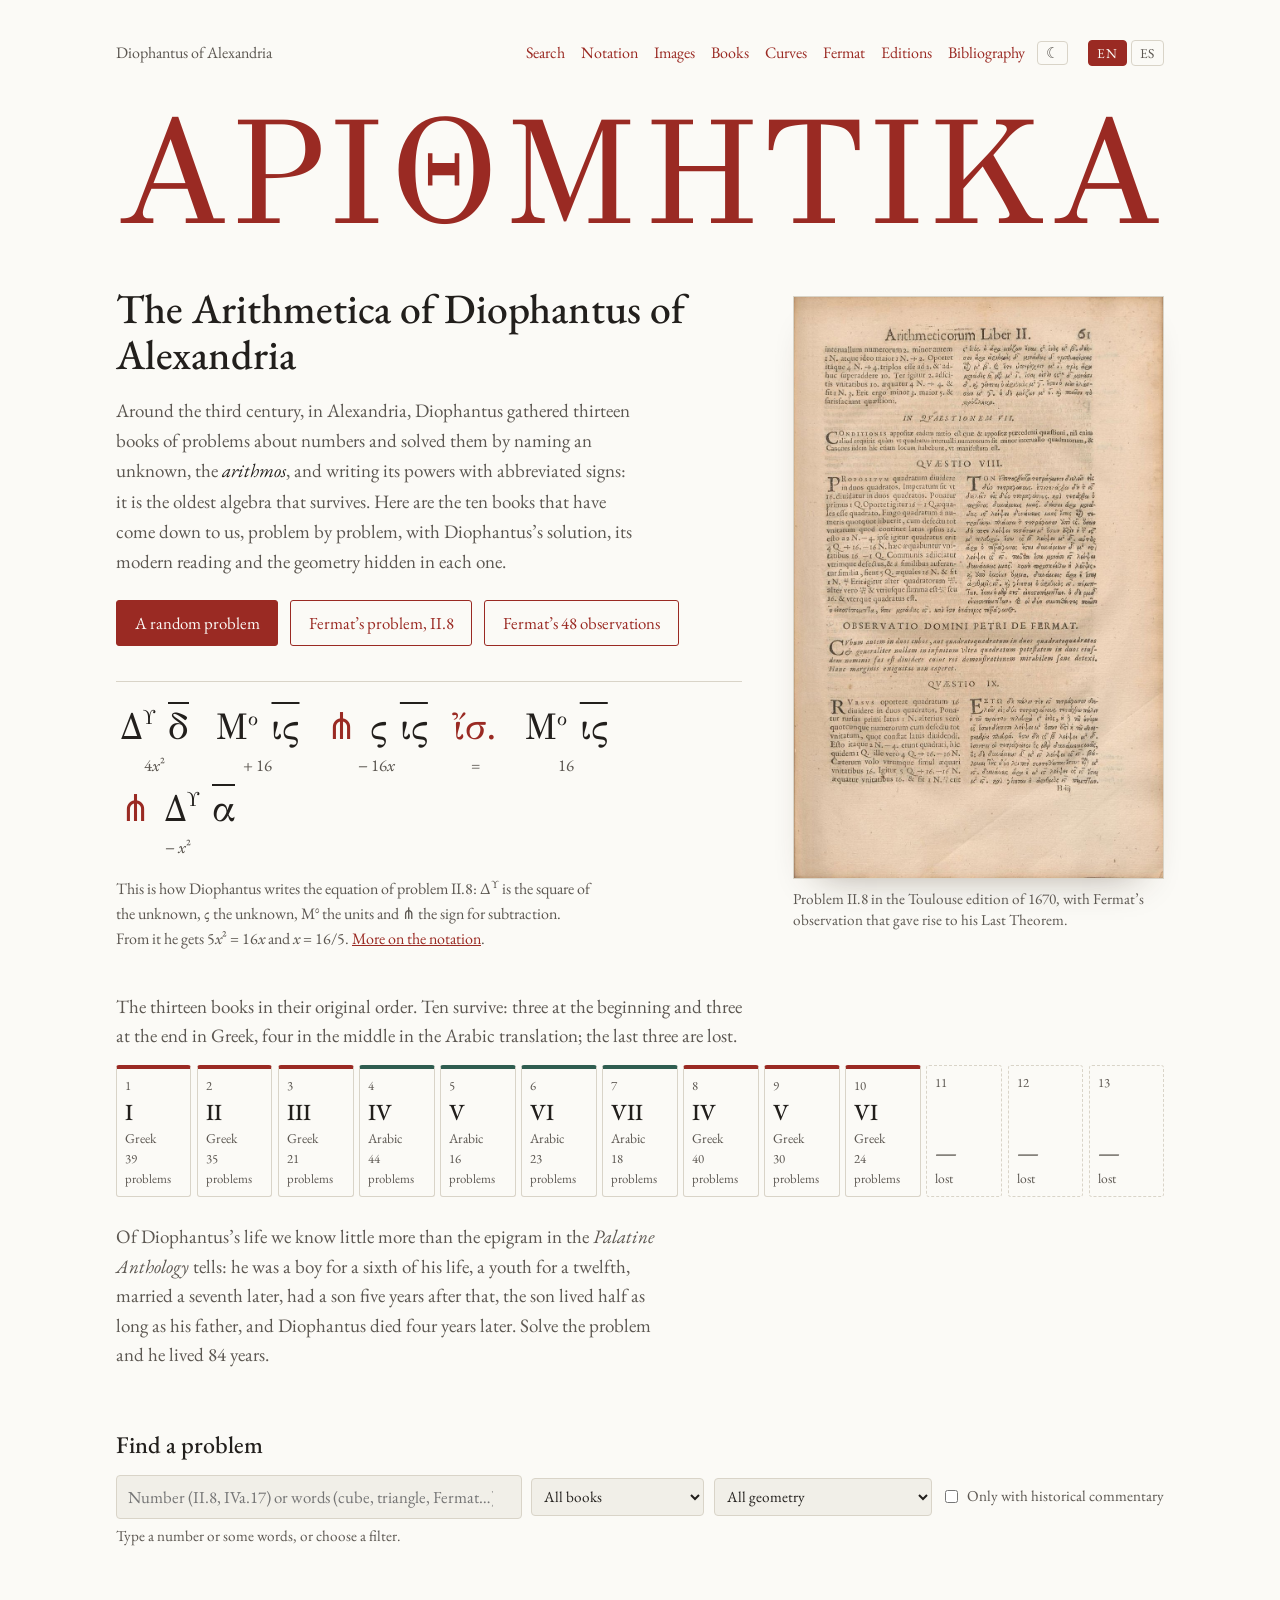
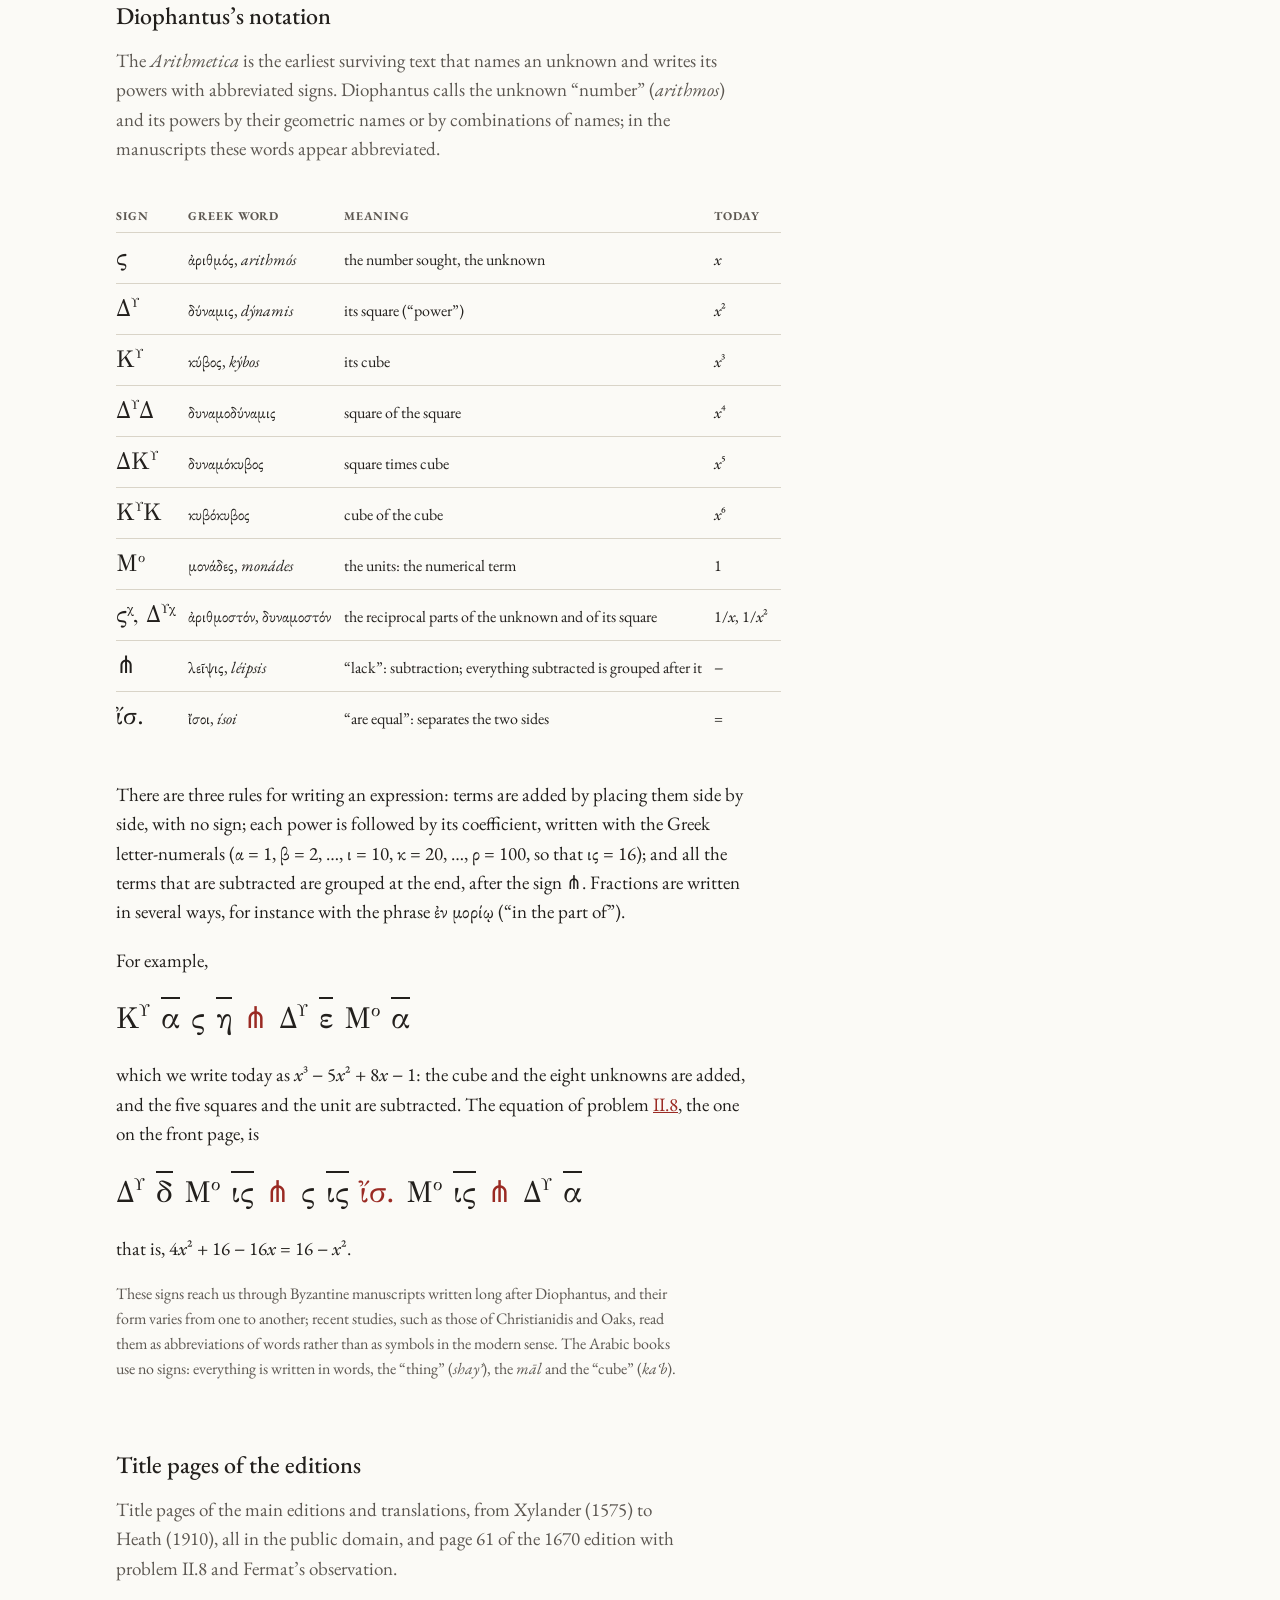
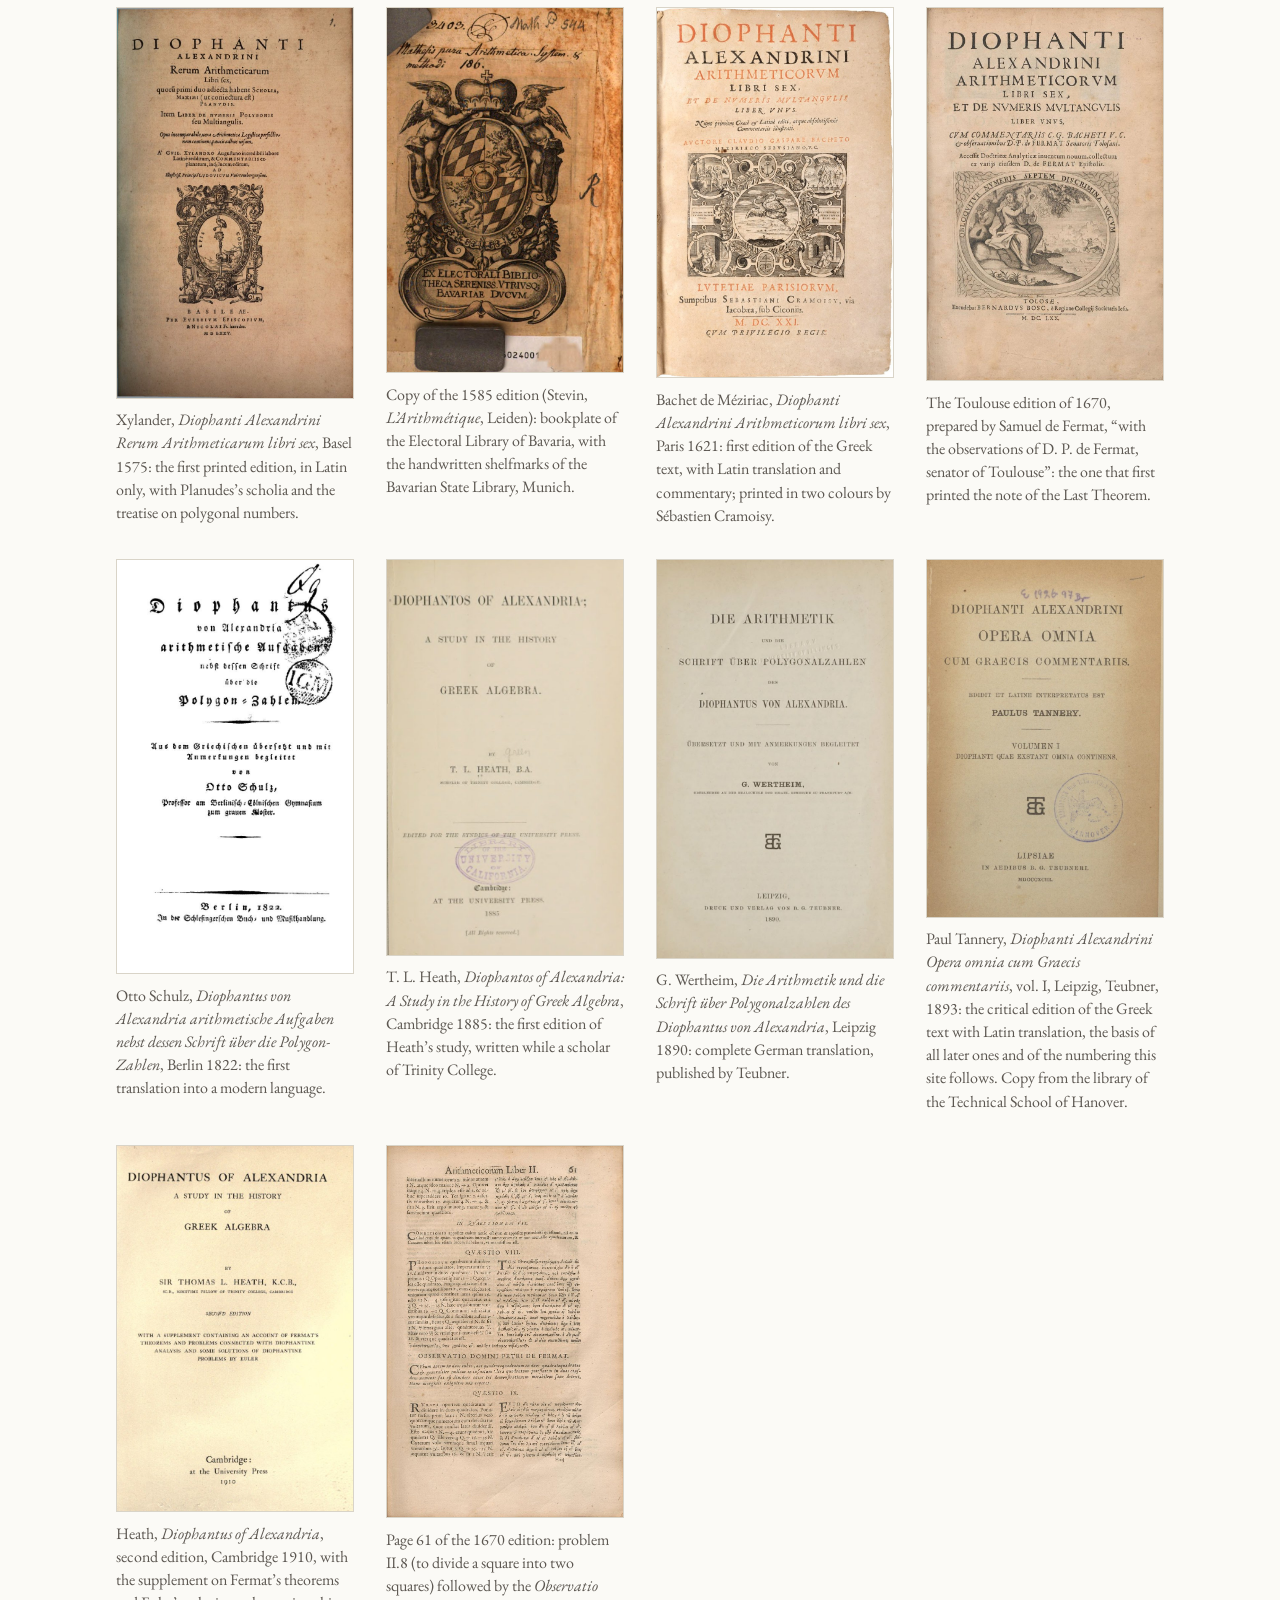
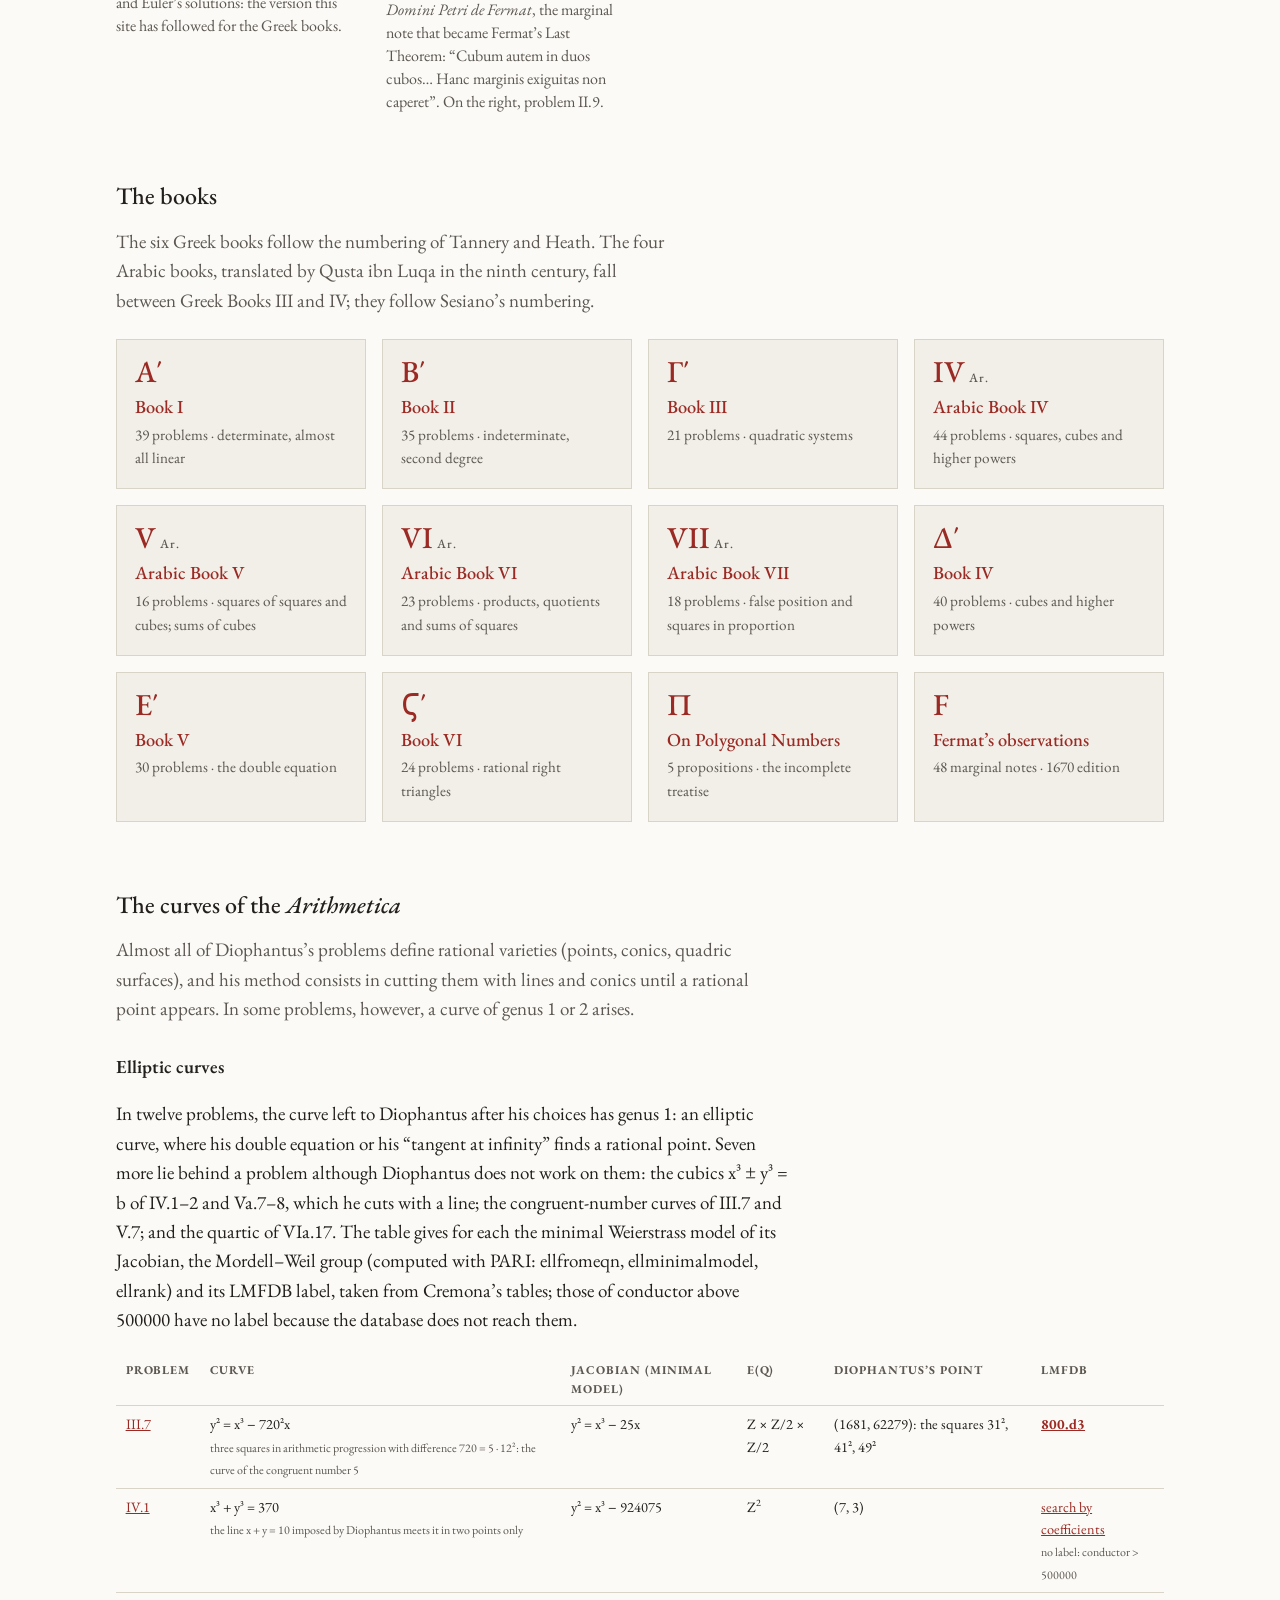
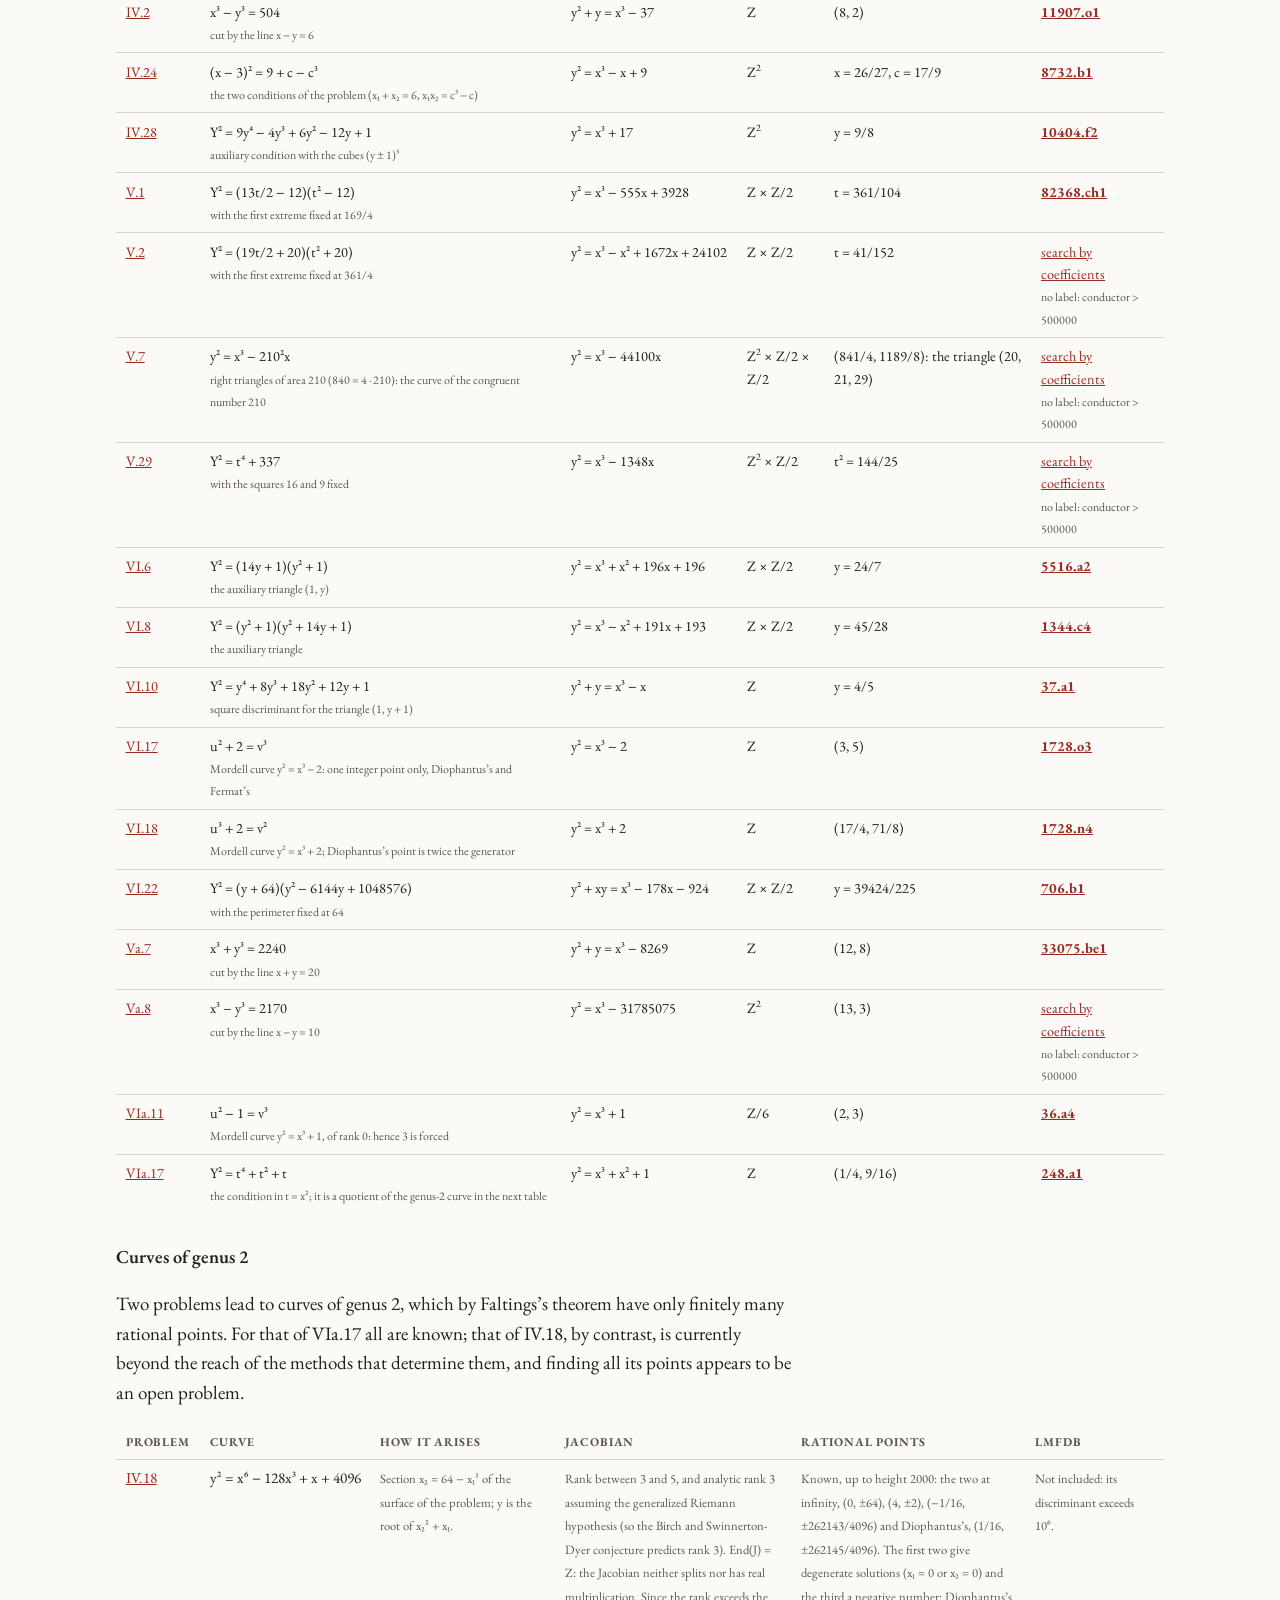
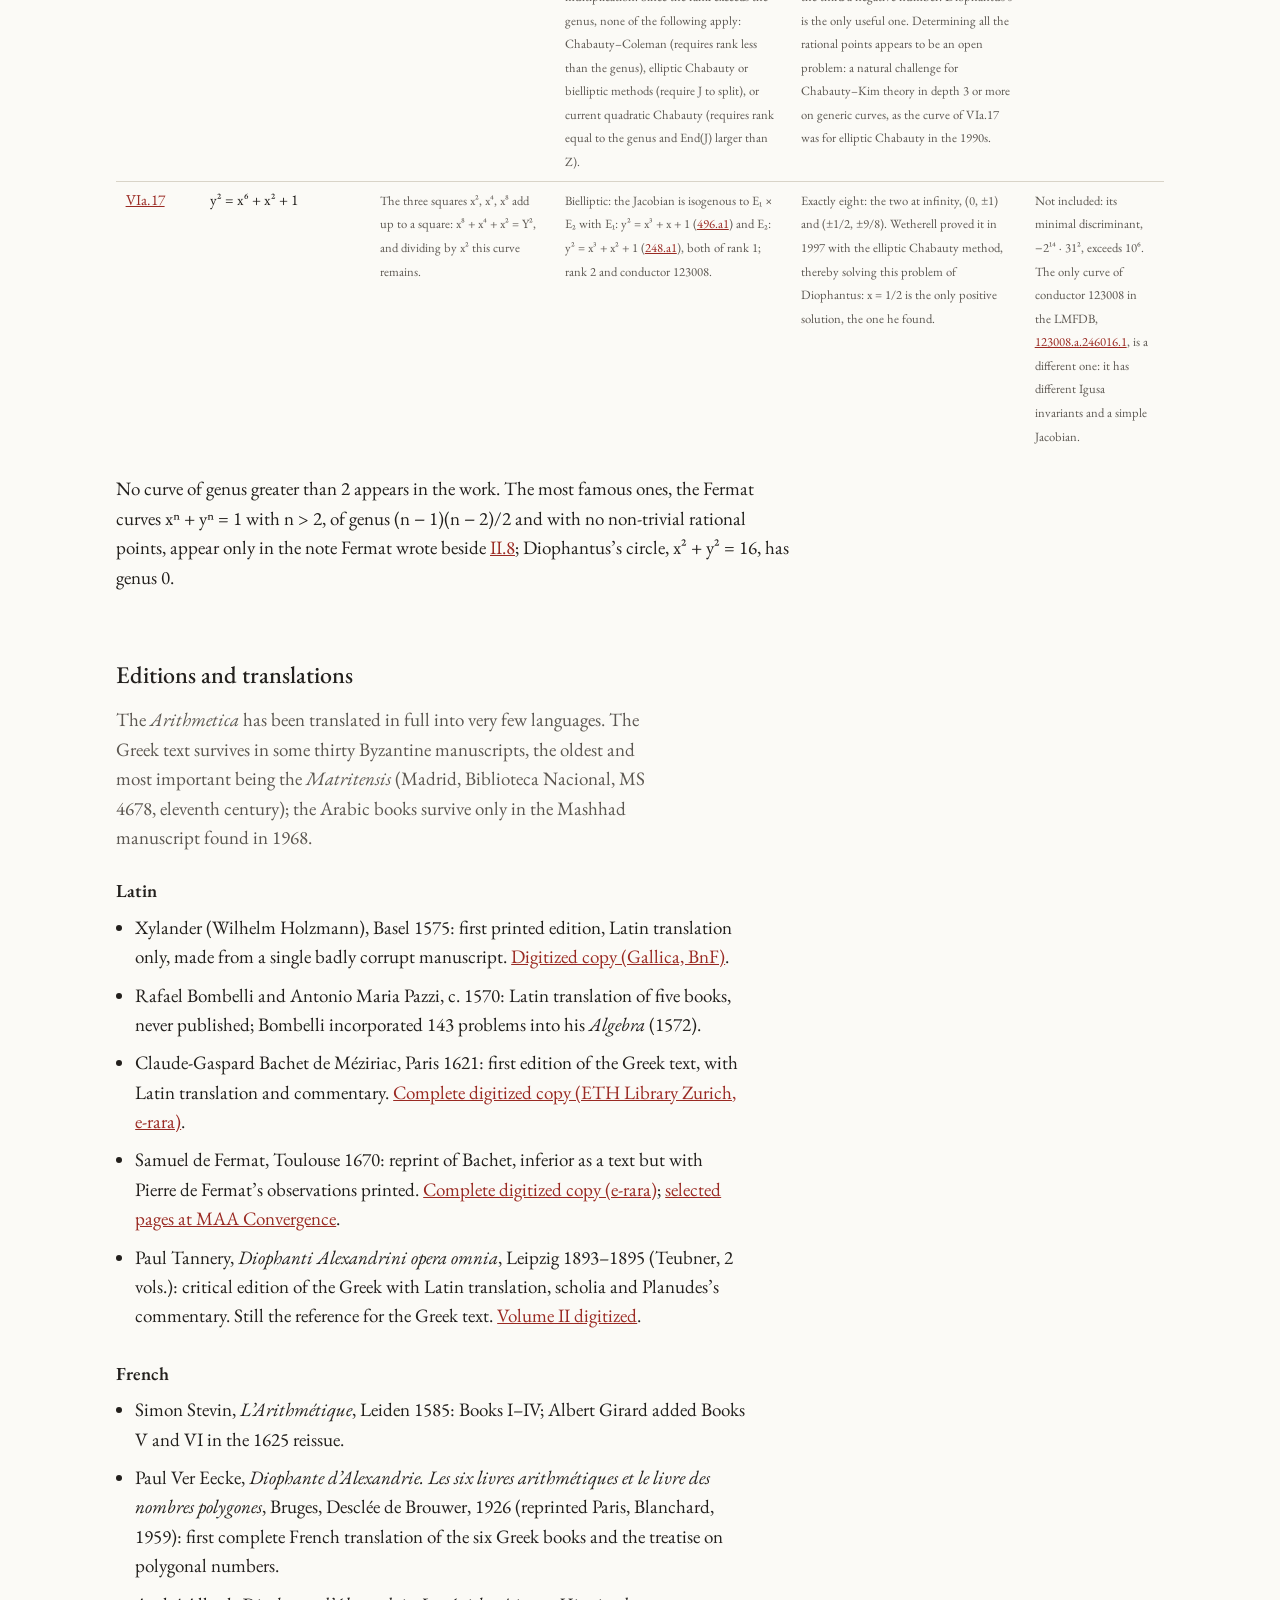
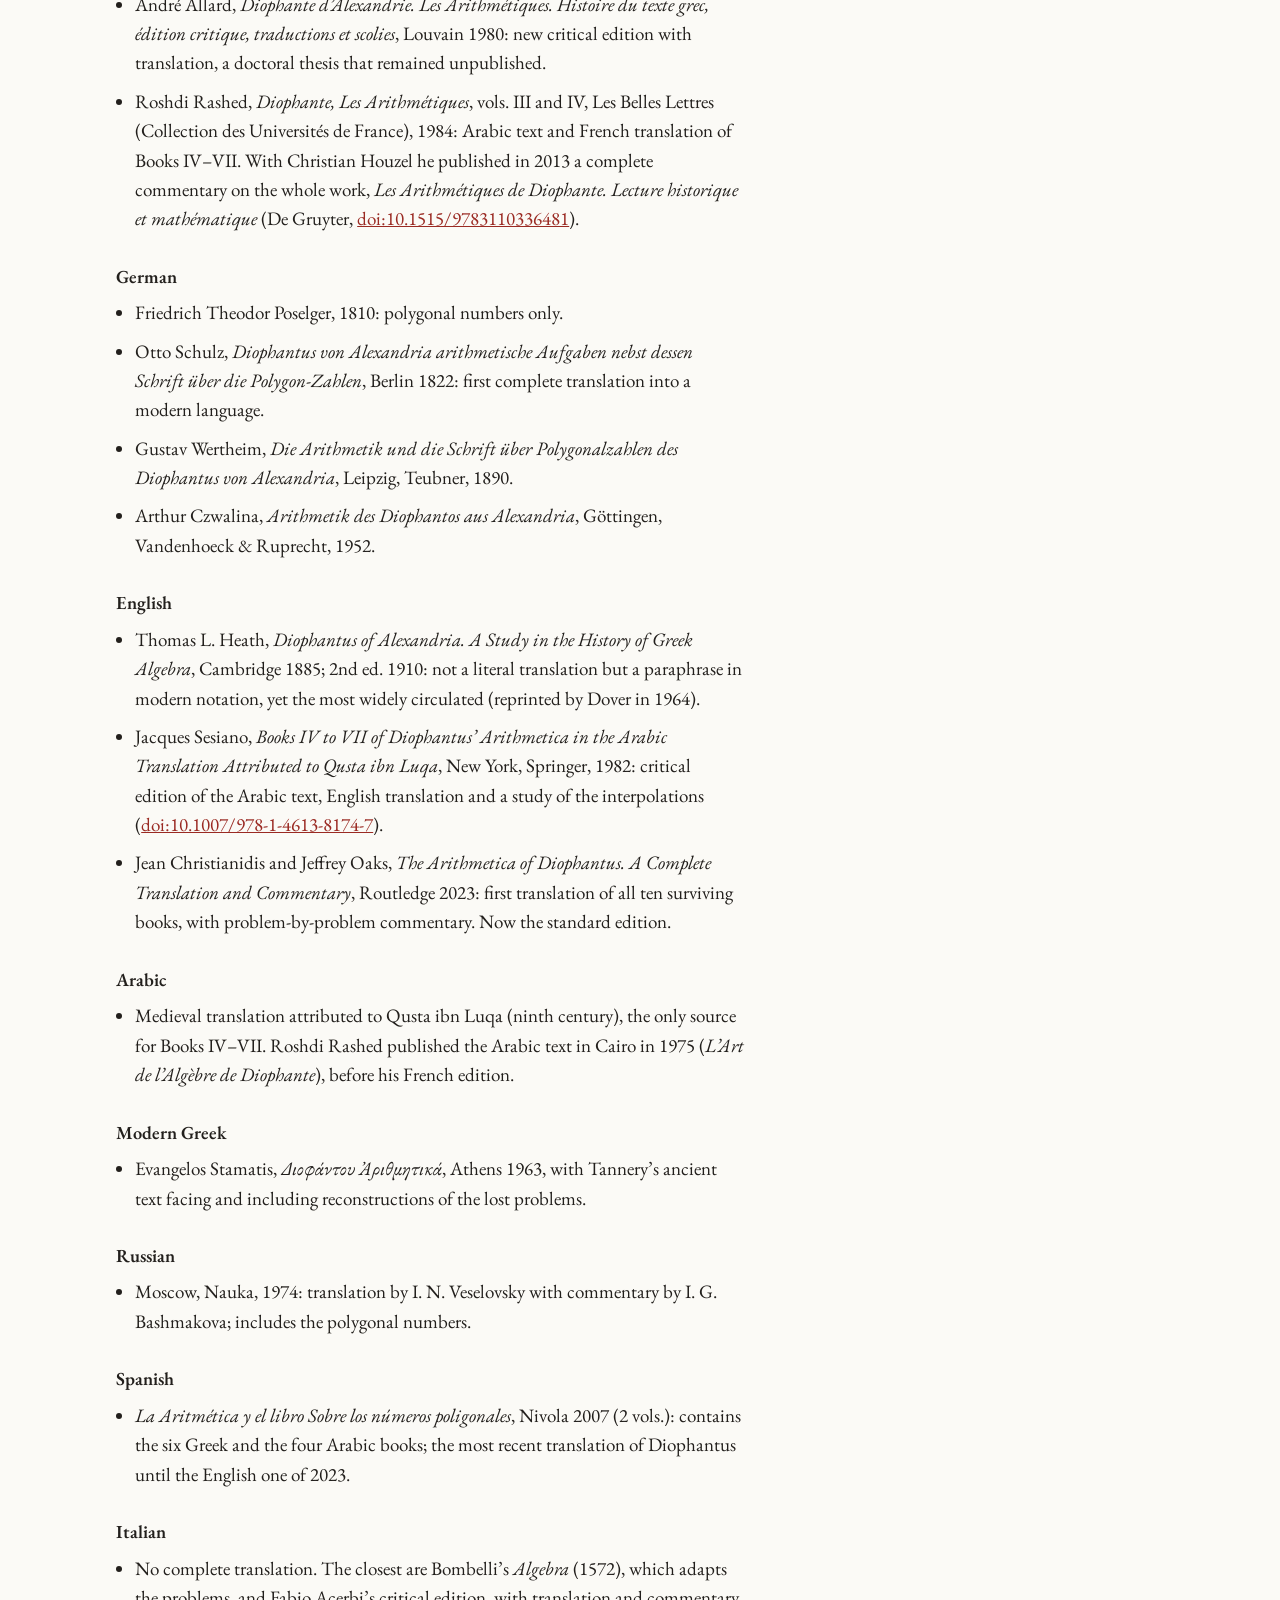
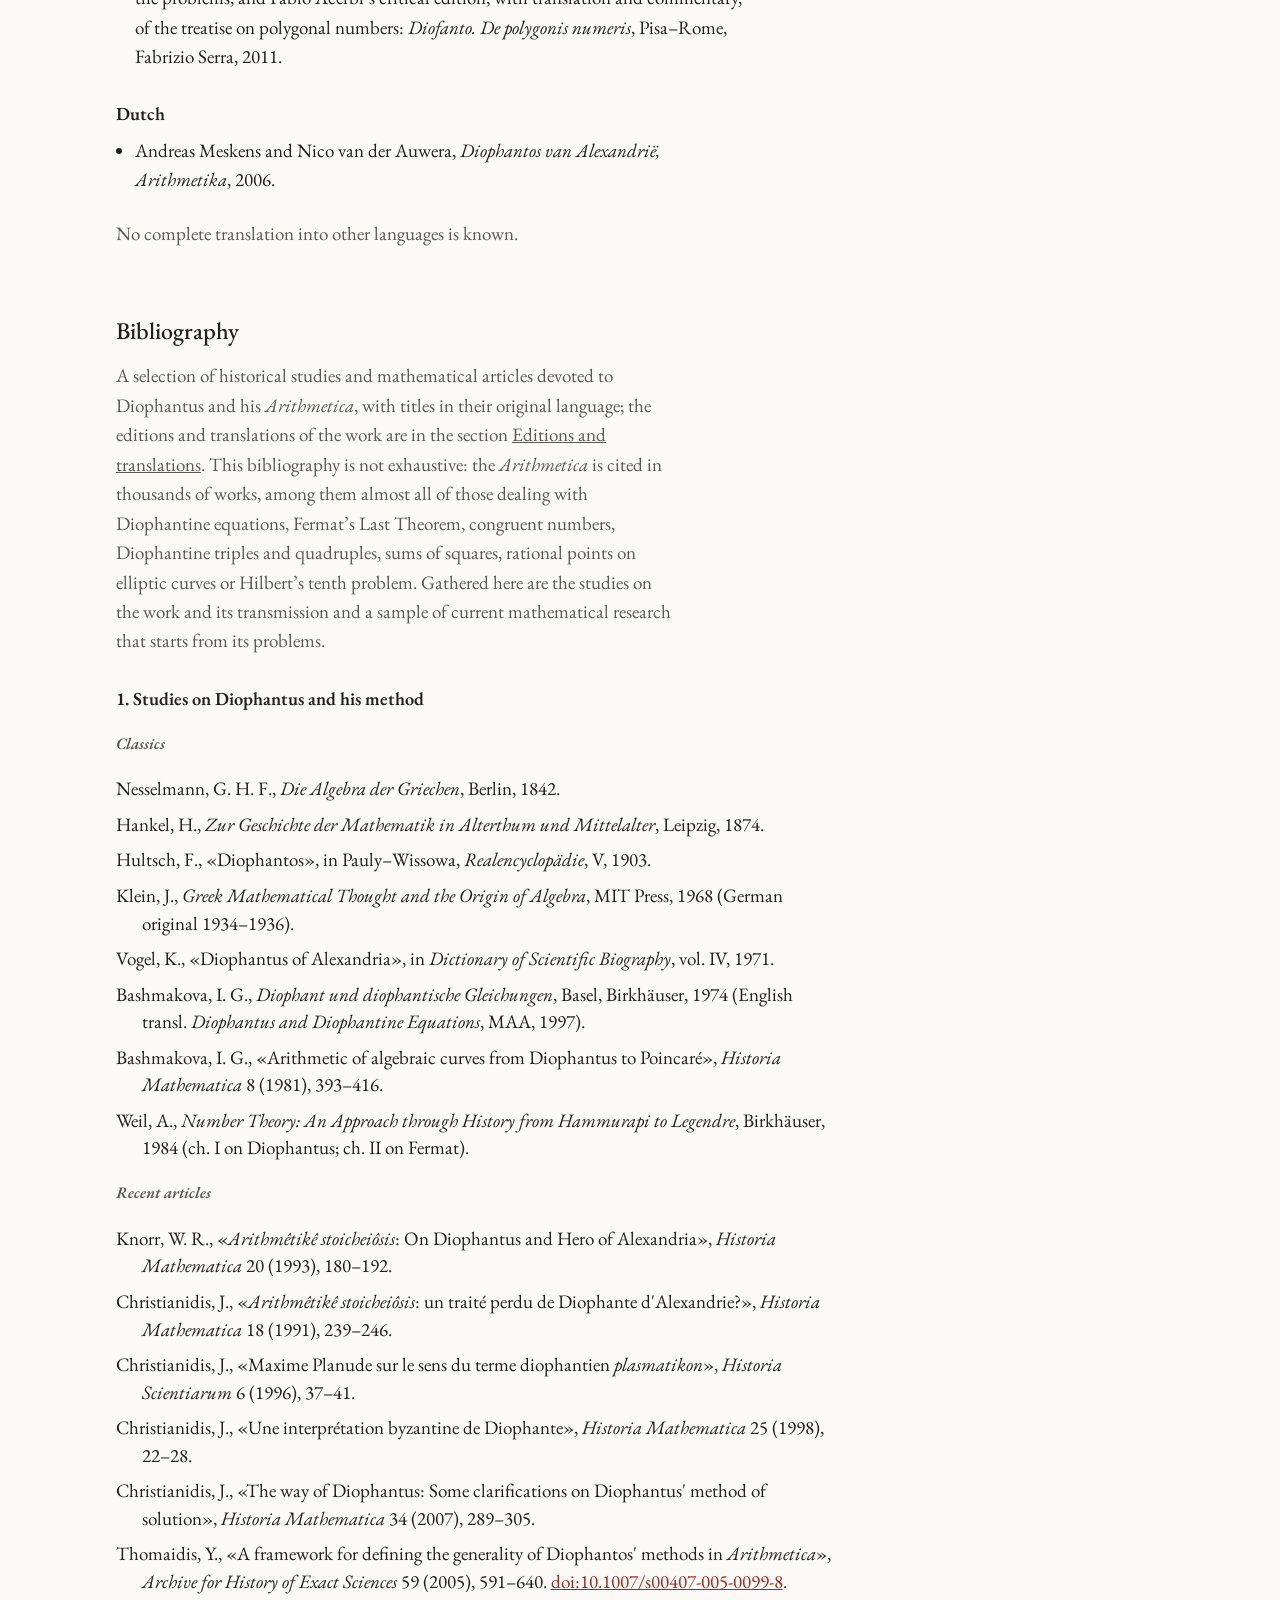
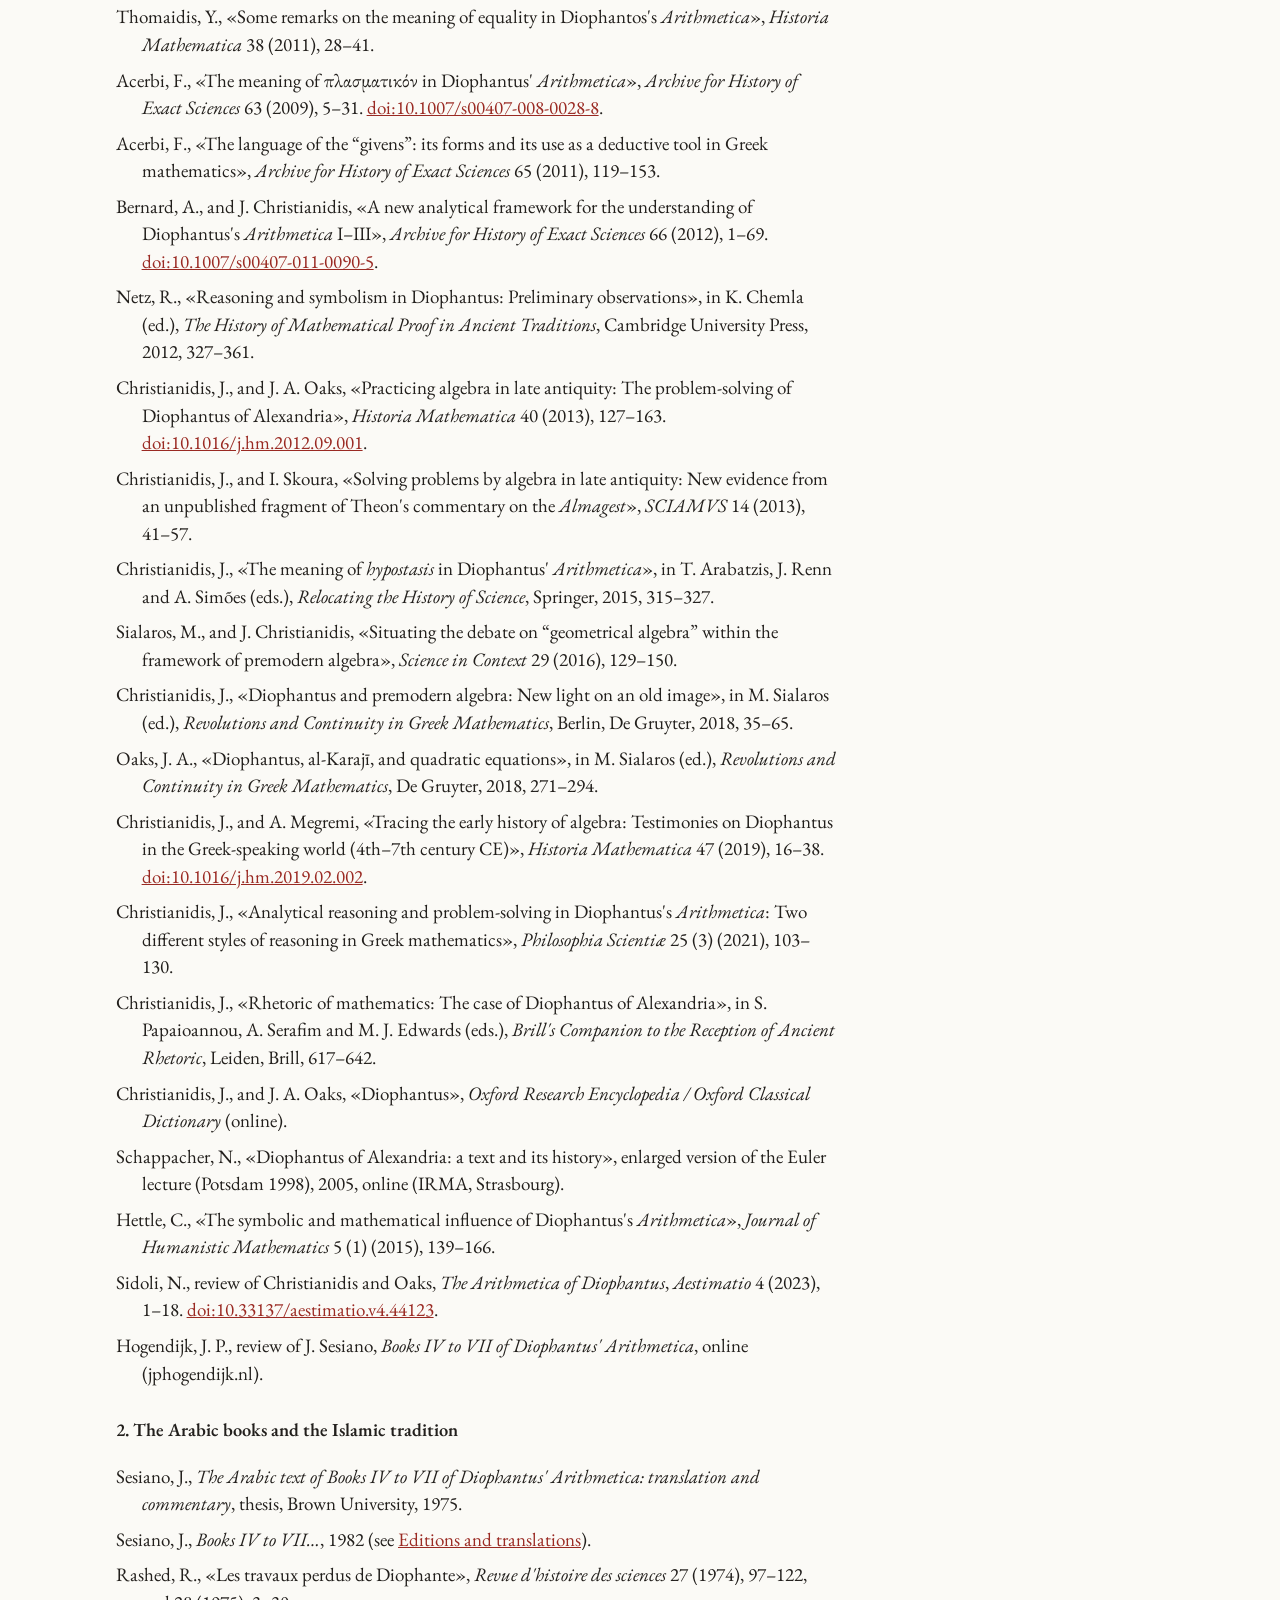
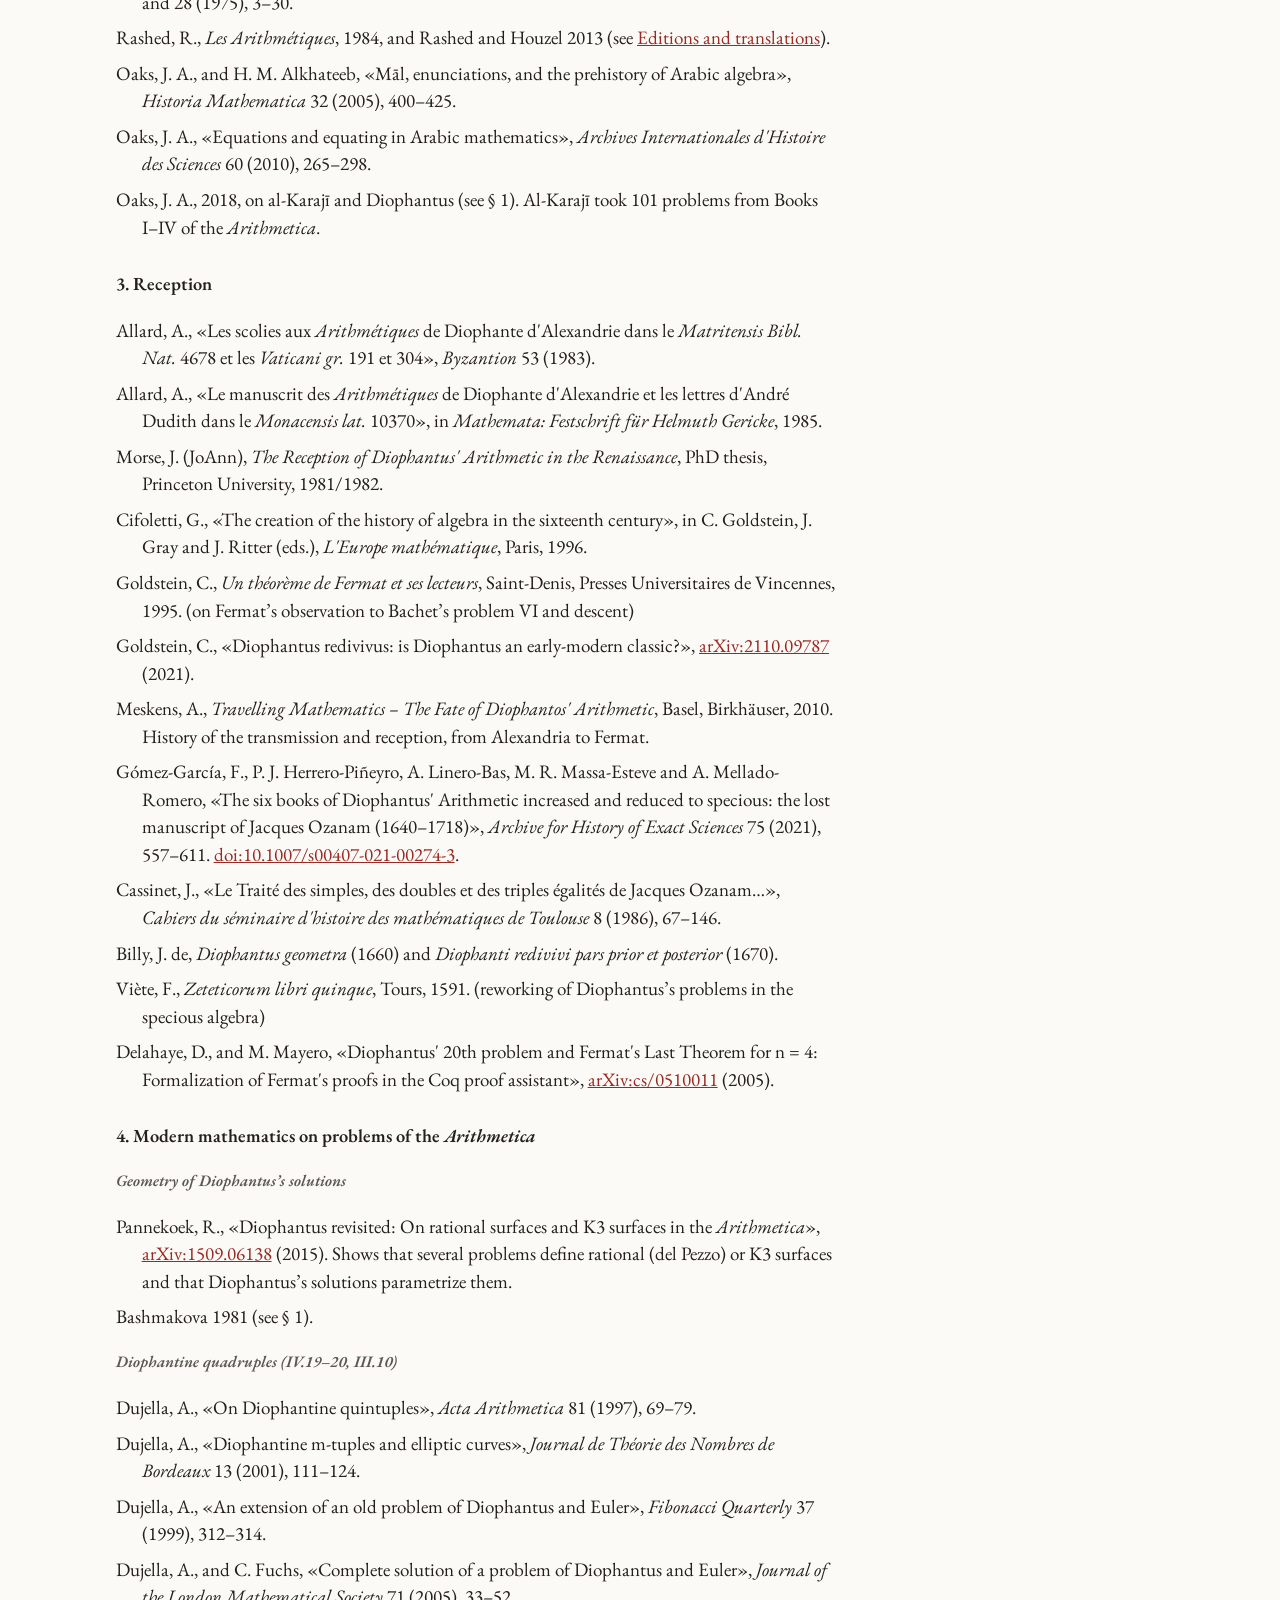
==== commit 36af775e: "Add files via upload" ====
--- a/index.html
+++ b/index.html
@@ -6,7 +6,7 @@
 <link rel="preconnect" href="https://fonts.googleapis.com">
 <link rel="preconnect" href="https://fonts.gstatic.com" crossorigin>
 <link href="https://fonts.googleapis.com/css2?family=EB+Garamond:ital,wght@0,400;0,500;0,600;1,400;1,500&family=GFS+Didot&display=swap" rel="stylesheet">
-<link rel="stylesheet" href="assets/estilo.css">
+<link rel="stylesheet" href="assets/estilo.css?v=d0f617e8">
 <title>Diofanto · Aritmética</title>
 <!--meta-->
 <meta name="description" content="Diophantus’s Arithmetica: all ten surviving books, Greek and Arabic, with 290 problems, Diophantus’s solutions, modern equations, SageMath cells and the geometry of each problem. In English and Spanish.">
@@ -28,7 +28,7 @@
 <meta name="twitter:image" content="https://arithmeticaofdiophantus.github.io/assets/img/og-card.jpg">
 <!--/meta-->
 <script>try{var t=localStorage.getItem("diofanto-tema");if(t==="dark"||t==="light")document.documentElement.setAttribute("data-theme",t)}catch(e){}</script>
-<script src="assets/imagenes.js"></script>
+<script src="assets/imagenes.js?v=598421c4"></script>
 </head>
 <body class="lang-en">
 <div class="page">
@@ -36,8 +36,8 @@
     <div class="topbar">
       <span><span data-i18n="es">Diofanto de Alejandría</span><span data-i18n="en">Diophantus of Alexandria</span></span>
       <nav>
-        <span data-i18n="es"><a href="#imagenes">Imágenes</a><a href="#libros">Libros</a><a href="#curvas">Curvas</a><a href="#ediciones">Ediciones</a><a href="#bibliografia">Bibliografía</a></span>
-        <span data-i18n="en"><a href="#imagenes">Images</a><a href="#libros">Books</a><a href="#curvas">Curves</a><a href="#ediciones">Editions</a><a href="#bibliografia">Bibliography</a></span>
+        <span data-i18n="es"><a href="#buscar">Buscar</a><a href="#notacion">Notación</a><a href="#imagenes">Imágenes</a><a href="#libros">Libros</a><a href="#curvas">Curvas</a><a href="fermat.html">Fermat</a><a href="#ediciones">Ediciones</a><a href="#bibliografia">Bibliografía</a></span>
+        <span data-i18n="en"><a href="#buscar">Search</a><a href="#notacion">Notation</a><a href="#imagenes">Images</a><a href="#libros">Books</a><a href="#curvas">Curves</a><a href="fermat.html">Fermat</a><a href="#ediciones">Editions</a><a href="#bibliografia">Bibliography</a></span>
         <button type="button" class="themesw" aria-label="Dark mode" title="Dark mode">☾</button><span class="langsw" role="group" aria-label="Language / Idioma"><button type="button" data-lang="en">EN</button><button type="button" data-lang="es">ES</button></span>
       </nav>
     </div>
@@ -50,6 +50,7 @@
         <p class="hero-cta">
           <a class="cta cta-main random-problem" href="libro-1.html"><span data-i18n="es">Un problema al azar</span><span data-i18n="en">A random problem</span></a>
           <a class="cta" href="libro-2.html#ii-8"><span data-i18n="es">El problema de Fermat, II.8</span><span data-i18n="en">Fermat’s problem, II.8</span></a>
+          <a class="cta" href="fermat.html"><span data-i18n="es">Las 48 observaciones de Fermat</span><span data-i18n="en">Fermat’s 48 observations</span></a>
         </p>
         <figure class="notation">
           <div class="nt-line" aria-label="4x² + 16 − 16x = 16 − x²">
@@ -60,8 +61,8 @@
           <span class="nt" style="--i:4"><span class="nt-g" lang="grc"><span class="mo">Μ<sup>ο</sup></span> <span class="nm">ις</span></span><span class="nt-m">16</span></span>
           <span class="nt" style="--i:5"><span class="nt-g" lang="grc"><span class="ms">⋔</span> <span class="dy">Δ<sup>Υ</sup></span> <span class="nm">α</span></span><span class="nt-m">− <var>x</var>²</span></span>
           </div>
-          <figcaption data-i18n="es">Así escribe Diofanto la ecuación del problema II.8: <span lang="grc">Δ<sup>Υ</sup></span> es el cuadrado de la incógnita, <span lang="grc">ς</span> la incógnita, <span lang="grc">Μ<sup>ο</sup></span> las unidades y <span lang="grc">⋔</span> el signo de restar. De ahí obtiene 5<var>x</var>² = 16<var>x</var> y <var>x</var> = 16/5.</figcaption>
-          <figcaption data-i18n="en">This is how Diophantus writes the equation of problem II.8: <span lang="grc">Δ<sup>Υ</sup></span> is the square of the unknown, <span lang="grc">ς</span> the unknown, <span lang="grc">Μ<sup>ο</sup></span> the units and <span lang="grc">⋔</span> the sign for subtraction. From it he gets 5<var>x</var>² = 16<var>x</var> and <var>x</var> = 16/5.</figcaption>
+          <figcaption data-i18n="es">Así escribe Diofanto la ecuación del problema II.8: <span lang="grc">Δ<sup>Υ</sup></span> es el cuadrado de la incógnita, <span lang="grc">ς</span> la incógnita, <span lang="grc">Μ<sup>ο</sup></span> las unidades y <span lang="grc">⋔</span> el signo de restar. De ahí obtiene 5<var>x</var>² = 16<var>x</var> y <var>x</var> = 16/5. <a href="#notacion">Más sobre la notación</a>.</figcaption>
+          <figcaption data-i18n="en">This is how Diophantus writes the equation of problem II.8: <span lang="grc">Δ<sup>Υ</sup></span> is the square of the unknown, <span lang="grc">ς</span> the unknown, <span lang="grc">Μ<sup>ο</sup></span> the units and <span lang="grc">⋔</span> the sign for subtraction. From it he gets 5<var>x</var>² = 16<var>x</var> and <var>x</var> = 16/5. <a href="#notacion">More on the notation</a>.</figcaption>
         </figure>
       </div>
       <figure class="hero-folio">
@@ -111,6 +112,43 @@
       <div class="life" data-i18n="en"><p>Of Diophantus’s life we know little more than the epigram in the <em>Palatine Anthology</em> tells: he was a boy for a sixth of his life, a youth for a twelfth, married a seventh later, had a son five years after that, the son lived half as long as his father, and Diophantus died four years later. Solve the problem and he lived 84 years.</p></div>
     </section>
 
+    <section class="search-sec" id="buscar">
+      <h2><span data-i18n="es">Buscar un problema</span><span data-i18n="en">Find a problem</span></h2>
+      <form class="search" role="search">
+        <input type="search" name="q" autocomplete="off" aria-label="Search / Buscar">
+        <select name="libro" aria-label="Book / Libro"></select>
+        <select name="geo" aria-label="Geometry / Geometría"></select>
+        <label class="hist-c"><input type="checkbox" name="hist"> <span class="hist-l"></span></label>
+      </form>
+      <p class="count" role="status"></p>
+      <ol class="results"></ol>
+    </section>
+    <section class="notation-sec" id="notacion">
+      <div data-i18n="es">
+        <h2>La notación de Diofanto</h2>
+        <p class="lead">La <em>Aritmética</em> es el primer texto conservado que nombra una incógnita y escribe sus potencias con signos abreviados. Diofanto llama a la incógnita «número» (<em>arithmós</em>) y a sus potencias por su nombre geométrico o por composición de nombres; en los manuscritos esas palabras aparecen abreviadas.</p>
+        <div class="tablewrap"><table class="notation-t"><tr><th>Signo</th><th>Palabra griega</th><th>Significado</th><th>Hoy</th></tr><tr><td class="sym" lang="grc">ς</td><td lang="grc">ἀριθμός, <em>arithmós</em></td><td>el número buscado, la incógnita</td><td><var>x</var></td></tr><tr><td class="sym" lang="grc"><span class="dy">Δ<sup>Υ</sup></span></td><td lang="grc">δύναμις, <em>dýnamis</em></td><td>su cuadrado («potencia»)</td><td><var>x</var>²</td></tr><tr><td class="sym" lang="grc"><span class="dy">Κ<sup>Υ</sup></span></td><td lang="grc">κύβος, <em>kýbos</em></td><td>su cubo</td><td><var>x</var>³</td></tr><tr><td class="sym" lang="grc"><span class="dy">Δ<sup>Υ</sup>Δ</span></td><td lang="grc">δυναμοδύναμις</td><td>cuadrado del cuadrado</td><td><var>x</var>⁴</td></tr><tr><td class="sym" lang="grc"><span class="dy">ΔΚ<sup>Υ</sup></span></td><td lang="grc">δυναμόκυβος</td><td>cuadrado por cubo</td><td><var>x</var>⁵</td></tr><tr><td class="sym" lang="grc"><span class="dy">Κ<sup>Υ</sup>Κ</span></td><td lang="grc">κυβόκυβος</td><td>cubo del cubo</td><td><var>x</var>⁶</td></tr><tr><td class="sym" lang="grc"><span class="dy">Μ<sup>ο</sup></span></td><td lang="grc">μονάδες, <em>monádes</em></td><td>las unidades: el término numérico</td><td>1</td></tr><tr><td class="sym" lang="grc">ς<sup>χ</sup>, <span class="dy">Δ<sup>Υ</sup></span><sup>χ</sup></td><td lang="grc">ἀριθμοστόν, δυναμοστόν</td><td>las partes recíprocas de la incógnita y de su cuadrado</td><td>1/<var>x</var>, 1/<var>x</var>²</td></tr><tr><td class="sym" lang="grc">⋔</td><td lang="grc">λεῖψις, <em>léipsis</em></td><td>«falta»: resta; todo lo que se resta va agrupado detrás</td><td>−</td></tr><tr><td class="sym" lang="grc">ἴσ.</td><td lang="grc">ἴσοι, <em>ísoi</em></td><td>«son iguales»: separa los dos miembros</td><td>=</td></tr></table></div>
+        <p>Las reglas para escribir una expresión son tres: los términos se suman poniéndolos uno junto a otro, sin signo; cada potencia va seguida de su coeficiente, escrito con las letras-número griegas (α = 1, β = 2, …, ι = 10, κ = 20, …, ρ = 100, de modo que ις = 16); y todos los términos que se restan se agrupan al final, detrás del signo ⋔. Las fracciones se escriben de varias maneras, por ejemplo con la expresión ἐν μορίῳ («en la parte de»).</p>
+        <p>Por ejemplo,</p>
+        <p class="nt-ex" lang="grc"><span class="dy">Κ<sup>Υ</sup></span> <span class="nm">α</span> ς <span class="nm">η</span> <span class="ms">⋔</span> <span class="dy">Δ<sup>Υ</sup></span> <span class="nm">ε</span> <span class="dy">Μ<sup>ο</sup></span> <span class="nm">α</span></p>
+        <p>que hoy escribimos <var>x</var>³ − 5<var>x</var>² + 8<var>x</var> − 1: el cubo y las ocho incógnitas se suman, y el cuadrado quíntuple y la unidad se restan. La ecuación del problema <a href="libro-2.html#ii-8">II.8</a>, la de la portada, es</p>
+        <p class="nt-ex" lang="grc"><span class="dy">Δ<sup>Υ</sup></span> <span class="nm">δ</span> <span class="dy">Μ<sup>ο</sup></span> <span class="nm">ις</span> <span class="ms">⋔</span> ς <span class="nm">ις</span> <span class="ms">ἴσ.</span> <span class="dy">Μ<sup>ο</sup></span> <span class="nm">ις</span> <span class="ms">⋔</span> <span class="dy">Δ<sup>Υ</sup></span> <span class="nm">α</span></p>
+        <p>es decir, 4<var>x</var>² + 16 − 16<var>x</var> = 16 − <var>x</var>².</p>
+        <p class="note">Estos signos nos llegan a través de manuscritos bizantinos muy posteriores a Diofanto, y su forma varía de uno a otro; los estudios recientes, como los de Christianidis y Oaks, los leen más como abreviaturas de palabras que como símbolos en el sentido moderno. Los libros árabes no usan signos: todo se escribe con palabras, la «cosa» (<em>shayʾ</em>), el <em>māl</em> y el «cubo» (<em>kaʿb</em>).</p>
+      </div>
+      <div data-i18n="en">
+        <h2>Diophantus’s notation</h2>
+        <p class="lead">The <em>Arithmetica</em> is the earliest surviving text that names an unknown and writes its powers with abbreviated signs. Diophantus calls the unknown “number” (<em>arithmos</em>) and its powers by their geometric names or by combinations of names; in the manuscripts these words appear abbreviated.</p>
+        <div class="tablewrap"><table class="notation-t"><tr><th>Sign</th><th>Greek word</th><th>Meaning</th><th>Today</th></tr><tr><td class="sym" lang="grc">ς</td><td lang="grc">ἀριθμός, <em>arithmós</em></td><td>the number sought, the unknown</td><td><var>x</var></td></tr><tr><td class="sym" lang="grc"><span class="dy">Δ<sup>Υ</sup></span></td><td lang="grc">δύναμις, <em>dýnamis</em></td><td>its square (“power”)</td><td><var>x</var>²</td></tr><tr><td class="sym" lang="grc"><span class="dy">Κ<sup>Υ</sup></span></td><td lang="grc">κύβος, <em>kýbos</em></td><td>its cube</td><td><var>x</var>³</td></tr><tr><td class="sym" lang="grc"><span class="dy">Δ<sup>Υ</sup>Δ</span></td><td lang="grc">δυναμοδύναμις</td><td>square of the square</td><td><var>x</var>⁴</td></tr><tr><td class="sym" lang="grc"><span class="dy">ΔΚ<sup>Υ</sup></span></td><td lang="grc">δυναμόκυβος</td><td>square times cube</td><td><var>x</var>⁵</td></tr><tr><td class="sym" lang="grc"><span class="dy">Κ<sup>Υ</sup>Κ</span></td><td lang="grc">κυβόκυβος</td><td>cube of the cube</td><td><var>x</var>⁶</td></tr><tr><td class="sym" lang="grc"><span class="dy">Μ<sup>ο</sup></span></td><td lang="grc">μονάδες, <em>monádes</em></td><td>the units: the numerical term</td><td>1</td></tr><tr><td class="sym" lang="grc">ς<sup>χ</sup>, <span class="dy">Δ<sup>Υ</sup></span><sup>χ</sup></td><td lang="grc">ἀριθμοστόν, δυναμοστόν</td><td>the reciprocal parts of the unknown and of its square</td><td>1/<var>x</var>, 1/<var>x</var>²</td></tr><tr><td class="sym" lang="grc">⋔</td><td lang="grc">λεῖψις, <em>léipsis</em></td><td>“lack”: subtraction; everything subtracted is grouped after it</td><td>−</td></tr><tr><td class="sym" lang="grc">ἴσ.</td><td lang="grc">ἴσοι, <em>ísoi</em></td><td>“are equal”: separates the two sides</td><td>=</td></tr></table></div>
+        <p>There are three rules for writing an expression: terms are added by placing them side by side, with no sign; each power is followed by its coefficient, written with the Greek letter-numerals (α = 1, β = 2, …, ι = 10, κ = 20, …, ρ = 100, so that ις = 16); and all the terms that are subtracted are grouped at the end, after the sign ⋔. Fractions are written in several ways, for instance with the phrase ἐν μορίῳ (“in the part of”).</p>
+        <p>For example,</p>
+        <p class="nt-ex" lang="grc"><span class="dy">Κ<sup>Υ</sup></span> <span class="nm">α</span> ς <span class="nm">η</span> <span class="ms">⋔</span> <span class="dy">Δ<sup>Υ</sup></span> <span class="nm">ε</span> <span class="dy">Μ<sup>ο</sup></span> <span class="nm">α</span></p>
+        <p>which we write today as <var>x</var>³ − 5<var>x</var>² + 8<var>x</var> − 1: the cube and the eight unknowns are added, and the five squares and the unit are subtracted. The equation of problem <a href="libro-2.html#ii-8">II.8</a>, the one on the front page, is</p>
+        <p class="nt-ex" lang="grc"><span class="dy">Δ<sup>Υ</sup></span> <span class="nm">δ</span> <span class="dy">Μ<sup>ο</sup></span> <span class="nm">ις</span> <span class="ms">⋔</span> ς <span class="nm">ις</span> <span class="ms">ἴσ.</span> <span class="dy">Μ<sup>ο</sup></span> <span class="nm">ις</span> <span class="ms">⋔</span> <span class="dy">Δ<sup>Υ</sup></span> <span class="nm">α</span></p>
+        <p>that is, 4<var>x</var>² + 16 − 16<var>x</var> = 16 − <var>x</var>².</p>
+        <p class="note">These signs reach us through Byzantine manuscripts written long after Diophantus, and their form varies from one to another; recent studies, such as those of Christianidis and Oaks, read them as abbreviations of words rather than as symbols in the modern sense. The Arabic books use no signs: everything is written in words, the “thing” (<em>shayʾ</em>), the <em>māl</em> and the “cube” (<em>kaʿb</em>).</p>
+      </div>
+    </section>
     <section id="imagenes">
       <div data-i18n="es"><h2>Portadas de las ediciones</h2>
       <p class="lead">Portadas de las ediciones y traducciones principales, de Xylander (1575) a Heath (1910), todas de dominio público, y la página 61 de la edición de 1670 con el problema II.8 y la observación de Fermat.</p></div>
@@ -186,6 +224,7 @@
           <a class="book" href="libro-5.html"><div class="bnum">Ε΄</div><div class="btitle">Libro V</div><div class="bmeta">30 problemas · la doble ecuación</div></a>
           <a class="book" href="libro-6.html"><div class="bnum">Ϛ΄</div><div class="btitle">Libro VI</div><div class="bmeta">24 problemas · triángulos rectángulos racionales</div></a>
           <a class="book" href="libro-p.html"><div class="bnum">Π</div><div class="btitle">Sobre los números poligonales</div><div class="bmeta">5 proposiciones · el tratado incompleto</div></a>
+          <a class="book" href="fermat.html"><div class="bnum">F</div><div class="btitle">Las observaciones de Fermat</div><div class="bmeta">48 notas al margen · edición de 1670</div></a>
         </div>
       </div>
       <div data-i18n="en">
@@ -203,6 +242,7 @@
           <a class="book" href="libro-5.html"><div class="bnum">Ε΄</div><div class="btitle">Book V</div><div class="bmeta">30 problems · the double equation</div></a>
           <a class="book" href="libro-6.html"><div class="bnum">Ϛ΄</div><div class="btitle">Book VI</div><div class="bmeta">24 problems · rational right triangles</div></a>
           <a class="book" href="libro-p.html"><div class="bnum">Π</div><div class="btitle">On Polygonal Numbers</div><div class="bmeta">5 propositions · the incomplete treatise</div></a>
+          <a class="book" href="fermat.html"><div class="bnum">F</div><div class="btitle">Fermat’s observations</div><div class="bmeta">48 marginal notes · 1670 edition</div></a>
         </div>
       </div>
     </section>
@@ -246,33 +286,35 @@
       <h3>Francés</h3>
       <ul>
         <li>Simon Stevin, <em>L’Arithmétique</em>, Leiden 1585: libros I–IV; Albert Girard añadió los libros V y VI en la reedición de 1625.</li>
-        <li>Paul Ver Eecke, Brujas 1926 (reimpresión París 1959): primera traducción francesa completa de los seis libros griegos y del tratado sobre los números poligonales.</li>
-        <li>André Allard, Lovaina 1980: nueva edición crítica con traducción, tesis doctoral que quedó inédita.</li>
-        <li>Roshdi Rashed, <em>Diophante, Les Arithmétiques</em>, tomos III y IV, Les Belles Lettres 1984: texto árabe y traducción francesa de los libros IV–VII. Con Christian Houzel publicó en 2013 un comentario completo de toda la obra.</li>
+        <li>Paul Ver Eecke, <em>Diophante d’Alexandrie. Les six livres arithmétiques et le livre des nombres polygones</em>, Brujas, Desclée de Brouwer, 1926 (reimpresión París, Blanchard, 1959): primera traducción francesa completa de los seis libros griegos y del tratado sobre los números poligonales.</li>
+        <li>André Allard, <em>Diophante d’Alexandrie. Les Arithmétiques. Histoire du texte grec, édition critique, traductions et scolies</em>, Lovaina 1980: nueva edición crítica con traducción, tesis doctoral que quedó inédita.</li>
+        <li>Roshdi Rashed, <em>Diophante, Les Arithmétiques</em>, tomos III y IV, Les Belles Lettres (Collection des Universités de France), 1984: texto árabe y traducción francesa de los libros IV–VII. Con Christian Houzel publicó en 2013 un comentario completo de toda la obra, <em>Les Arithmétiques de Diophante. Lecture historique et mathématique</em> (De Gruyter, <a href="https://doi.org/10.1515/9783110336481">doi:10.1515/9783110336481</a>).</li>
       </ul>
       <h3>Alemán</h3>
       <ul>
         <li>Friedrich Theodor Poselger, 1810: solo los números poligonales.</li>
-        <li>Otto Schulz, Berlín 1822: primera traducción completa a una lengua moderna.</li>
-        <li>Gustav Wertheim, Leipzig 1890.</li>
-        <li>Arthur Czwalina, Gotinga 1952.</li>
+        <li>Otto Schulz, <em>Diophantus von Alexandria arithmetische Aufgaben nebst dessen Schrift über die Polygon-Zahlen</em>, Berlín 1822: primera traducción completa a una lengua moderna.</li>
+        <li>Gustav Wertheim, <em>Die Arithmetik und die Schrift über Polygonalzahlen des Diophantus von Alexandria</em>, Leipzig, Teubner, 1890.</li>
+        <li>Arthur Czwalina, <em>Arithmetik des Diophantos aus Alexandria</em>, Gotinga, Vandenhoeck &amp; Ruprecht, 1952.</li>
       </ul>
       <h3>Inglés</h3>
       <ul>
-        <li>Thomas L. Heath, <em>Diophantus of Alexandria. A Study in the History of Greek Algebra</em>, Cambridge 1885; 2.ª ed. 1910: no es una traducción literal sino una paráfrasis en notación moderna, pero es la que más ha circulado (reimpresa por Dover).</li>
-        <li>Jacques Sesiano, <em>Books IV to VII of Diophantus’ Arithmetica in the Arabic Translation Attributed to Qusta ibn Luqa</em>, Springer 1982: texto árabe y traducción inglesa.</li>
+        <li>Thomas L. Heath, <em>Diophantus of Alexandria. A Study in the History of Greek Algebra</em>, Cambridge 1885; 2.ª ed. 1910: no es una traducción literal sino una paráfrasis en notación moderna, pero es la que más ha circulado (reimpresa por Dover en 1964).</li>
+        <li>Jacques Sesiano, <em>Books IV to VII of Diophantus’ Arithmetica in the Arabic Translation Attributed to Qusta ibn Luqa</em>, Nueva York, Springer, 1982: edición crítica del texto árabe, traducción inglesa y estudio de las interpolaciones (<a href="https://doi.org/10.1007/978-1-4613-8174-7">doi:10.1007/978-1-4613-8174-7</a>).</li>
         <li>Jean Christianidis y Jeffrey Oaks, <em>The Arithmetica of Diophantus. A Complete Translation and Commentary</em>, Routledge 2023: primera traducción de los diez libros conservados, con comentario problema a problema. Es hoy la edición de referencia.</li>
       </ul>
       <h3>Árabe</h3>
-      <ul><li>Traducción medieval atribuida a Qusta ibn Luqa (siglo IX), única fuente de los libros IV–VII. Roshdi Rashed publicó el texto árabe en El Cairo en 1975, antes de su edición francesa.</li></ul>
+      <ul><li>Traducción medieval atribuida a Qusta ibn Luqa (siglo IX), única fuente de los libros IV–VII. Roshdi Rashed publicó el texto árabe en El Cairo en 1975 (<em>L’Art de l’Algèbre de Diophante</em>), antes de su edición francesa.</li></ul>
       <h3>Griego moderno</h3>
-      <ul><li>Evangelos Stamatis, Atenas 1963, con el texto antiguo de Tannery enfrentado.</li></ul>
+      <ul><li>Evangelos Stamatis, <em>Διοφάντου Ἀριθμητικά</em>, Atenas 1963, con el texto antiguo de Tannery enfrentado e incluyendo reconstrucciones de los problemas perdidos.</li></ul>
       <h3>Ruso</h3>
       <ul><li>Moscú, Nauka, 1974: traducción de I. N. Veselovski con comentario de I. G. Bashmakova; incluye los números poligonales.</li></ul>
       <h3>Español</h3>
       <ul><li><em>La Aritmética y el libro Sobre los números poligonales</em>, Nivola 2007 (2 vols.): contiene los seis libros griegos y los cuatro árabes; fue la traducción más reciente de Diofanto hasta la inglesa de 2023.</li></ul>
       <h3>Italiano</h3>
-      <ul><li>No hay traducción completa. Lo más cercano es la <em>Algebra</em> de Bombelli (1572), que adapta los problemas, y la edición de Fabio Acerbi (2011) del tratado sobre los números poligonales.</li></ul>
+      <ul><li>No hay traducción completa. Lo más cercano es la <em>Algebra</em> de Bombelli (1572), que adapta los problemas, y la edición crítica, con traducción y comentario, de Fabio Acerbi del tratado sobre los números poligonales: <em>Diofanto. De polygonis numeris</em>, Pisa–Roma, Fabrizio Serra, 2011.</li></ul>
+      <h3>Neerlandés</h3>
+      <ul><li>Andreas Meskens y Nico van der Auwera, <em>Diophantos van Alexandrië, Arithmetika</em>, 2006.</li></ul>
       <p class="lead" style="margin-top:1.5rem">De otras lenguas no se conoce traducción completa.</p>
       </div>
       <div data-i18n="en">
@@ -289,63 +331,43 @@
       <h3>French</h3>
       <ul>
         <li>Simon Stevin, <em>L’Arithmétique</em>, Leiden 1585: Books I–IV; Albert Girard added Books V and VI in the 1625 reissue.</li>
-        <li>Paul Ver Eecke, Bruges 1926 (reprinted Paris 1959): first complete French translation of the six Greek books and the treatise on polygonal numbers.</li>
-        <li>André Allard, Louvain 1980: new critical edition with translation, a doctoral thesis that remained unpublished.</li>
-        <li>Roshdi Rashed, <em>Diophante, Les Arithmétiques</em>, vols. III and IV, Les Belles Lettres 1984: Arabic text and French translation of Books IV–VII. With Christian Houzel he published in 2013 a complete commentary on the whole work.</li>
+        <li>Paul Ver Eecke, <em>Diophante d’Alexandrie. Les six livres arithmétiques et le livre des nombres polygones</em>, Bruges, Desclée de Brouwer, 1926 (reprinted Paris, Blanchard, 1959): first complete French translation of the six Greek books and the treatise on polygonal numbers.</li>
+        <li>André Allard, <em>Diophante d’Alexandrie. Les Arithmétiques. Histoire du texte grec, édition critique, traductions et scolies</em>, Louvain 1980: new critical edition with translation, a doctoral thesis that remained unpublished.</li>
+        <li>Roshdi Rashed, <em>Diophante, Les Arithmétiques</em>, vols. III and IV, Les Belles Lettres (Collection des Universités de France), 1984: Arabic text and French translation of Books IV–VII. With Christian Houzel he published in 2013 a complete commentary on the whole work, <em>Les Arithmétiques de Diophante. Lecture historique et mathématique</em> (De Gruyter, <a href="https://doi.org/10.1515/9783110336481">doi:10.1515/9783110336481</a>).</li>
       </ul>
       <h3>German</h3>
       <ul>
         <li>Friedrich Theodor Poselger, 1810: polygonal numbers only.</li>
-        <li>Otto Schulz, Berlin 1822: first complete translation into a modern language.</li>
-        <li>Gustav Wertheim, Leipzig 1890.</li>
-        <li>Arthur Czwalina, Göttingen 1952.</li>
+        <li>Otto Schulz, <em>Diophantus von Alexandria arithmetische Aufgaben nebst dessen Schrift über die Polygon-Zahlen</em>, Berlin 1822: first complete translation into a modern language.</li>
+        <li>Gustav Wertheim, <em>Die Arithmetik und die Schrift über Polygonalzahlen des Diophantus von Alexandria</em>, Leipzig, Teubner, 1890.</li>
+        <li>Arthur Czwalina, <em>Arithmetik des Diophantos aus Alexandria</em>, Göttingen, Vandenhoeck &amp; Ruprecht, 1952.</li>
       </ul>
       <h3>English</h3>
       <ul>
-        <li>Thomas L. Heath, <em>Diophantus of Alexandria. A Study in the History of Greek Algebra</em>, Cambridge 1885; 2nd ed. 1910: not a literal translation but a paraphrase in modern notation, yet the most widely circulated (reprinted by Dover).</li>
-        <li>Jacques Sesiano, <em>Books IV to VII of Diophantus’ Arithmetica in the Arabic Translation Attributed to Qusta ibn Luqa</em>, Springer 1982: Arabic text and English translation.</li>
+        <li>Thomas L. Heath, <em>Diophantus of Alexandria. A Study in the History of Greek Algebra</em>, Cambridge 1885; 2nd ed. 1910: not a literal translation but a paraphrase in modern notation, yet the most widely circulated (reprinted by Dover in 1964).</li>
+        <li>Jacques Sesiano, <em>Books IV to VII of Diophantus’ Arithmetica in the Arabic Translation Attributed to Qusta ibn Luqa</em>, New York, Springer, 1982: critical edition of the Arabic text, English translation and a study of the interpolations (<a href="https://doi.org/10.1007/978-1-4613-8174-7">doi:10.1007/978-1-4613-8174-7</a>).</li>
         <li>Jean Christianidis and Jeffrey Oaks, <em>The Arithmetica of Diophantus. A Complete Translation and Commentary</em>, Routledge 2023: first translation of all ten surviving books, with problem-by-problem commentary. Now the standard edition.</li>
       </ul>
       <h3>Arabic</h3>
-      <ul><li>Medieval translation attributed to Qusta ibn Luqa (ninth century), the only source for Books IV–VII. Roshdi Rashed published the Arabic text in Cairo in 1975, before his French edition.</li></ul>
+      <ul><li>Medieval translation attributed to Qusta ibn Luqa (ninth century), the only source for Books IV–VII. Roshdi Rashed published the Arabic text in Cairo in 1975 (<em>L’Art de l’Algèbre de Diophante</em>), before his French edition.</li></ul>
       <h3>Modern Greek</h3>
-      <ul><li>Evangelos Stamatis, Athens 1963, with Tannery’s ancient text facing.</li></ul>
+      <ul><li>Evangelos Stamatis, <em>Διοφάντου Ἀριθμητικά</em>, Athens 1963, with Tannery’s ancient text facing and including reconstructions of the lost problems.</li></ul>
       <h3>Russian</h3>
       <ul><li>Moscow, Nauka, 1974: translation by I. N. Veselovsky with commentary by I. G. Bashmakova; includes the polygonal numbers.</li></ul>
       <h3>Spanish</h3>
       <ul><li><em>La Aritmética y el libro Sobre los números poligonales</em>, Nivola 2007 (2 vols.): contains the six Greek and the four Arabic books; the most recent translation of Diophantus until the English one of 2023.</li></ul>
       <h3>Italian</h3>
-      <ul><li>No complete translation. The closest are Bombelli’s <em>Algebra</em> (1572), which adapts the problems, and Fabio Acerbi’s edition (2011) of the treatise on polygonal numbers.</li></ul>
+      <ul><li>No complete translation. The closest are Bombelli’s <em>Algebra</em> (1572), which adapts the problems, and Fabio Acerbi’s critical edition, with translation and commentary, of the treatise on polygonal numbers: <em>Diofanto. De polygonis numeris</em>, Pisa–Rome, Fabrizio Serra, 2011.</li></ul>
+      <h3>Dutch</h3>
+      <ul><li>Andreas Meskens and Nico van der Auwera, <em>Diophantos van Alexandrië, Arithmetika</em>, 2006.</li></ul>
       <p class="lead" style="margin-top:1.5rem">No complete translation into other languages is known.</p>
       </div>
     </section>
     <section class="biblio" id="bibliografia">
       <div data-i18n="es">
         <h2>Bibliografía</h2>
-        <p class="lead">Selección de ediciones, traducciones, estudios históricos y artículos matemáticos dedicados a Diofanto y a su <em>Aritmética</em>, con los títulos en su lengua original. Esta bibliografía no es exhaustiva: la <em>Aritmética</em> se cita en miles de trabajos, entre ellos casi todos los que tratan de las ecuaciones diofánticas, el último teorema de Fermat, los números congruentes, las ternas y cuádruplas diofánticas, las sumas de cuadrados, los puntos racionales de las curvas elípticas o el décimo problema de Hilbert. Aquí se reúnen las ediciones y traducciones, los estudios sobre la obra y su transmisión, y una muestra de la investigación matemática actual que parte de sus problemas.</p>
-        <h3>1. Ediciones y traducciones</h3>
-        <ul class="bib">
-        <li>Xylander (W. Holtzmann), <em>Diophanti Alexandrini Rerum Arithmeticarum libri sex … Item Liber de numeris polygonis</em>, Basilea, Episcopius, 1575. Primera edición impresa, en latín.</li>
-        <li>Bachet de Méziriac, C. G., <em>Diophanti Alexandrini Arithmeticorum libri sex, et De numeris multangulis liber unus</em>, París, Drouart/Cramoisy, 1621. Primera edición del texto griego, con traducción latina y comentario.</li>
-        <li>Fermat, S. de (ed.), <em>Diophanti Alexandrini Arithmeticorum libri sex … cum commentariis C. G. Bacheti et observationibus D. P. de Fermat</em>, Toulouse, B. Bosc, 1670. Imprime por primera vez las observaciones de Fermat.</li>
-        <li>Schulz, O., <em>Diophantus von Alexandria arithmetische Aufgaben nebst dessen Schrift über die Polygon-Zahlen</em>, Berlín, 1822. Primera traducción a una lengua moderna.</li>
-        <li>Wertheim, G., <em>Die Arithmetik und die Schrift über Polygonalzahlen des Diophantus von Alexandria</em>, Leipzig, Teubner, 1890.</li>
-        <li>Tannery, P., <em>Diophanti Alexandrini Opera omnia cum Graecis commentariis</em>, 2 vols., Leipzig, Teubner, 1893–1895. Edición crítica de referencia (texto griego y traducción latina; vol. II con los escolios y Planudes).</li>
-        <li>Ver Eecke, P., <em>Diophante d'Alexandrie. Les six livres arithmétiques et le livre des nombres polygones</em>, Brujas, Desclée de Brouwer, 1926 (reimpr. Blanchard, París, 1959).</li>
-        <li>Heath, T. L., <em>Diophantos of Alexandria: A Study in the History of Greek Algebra</em>, Cambridge University Press, 1885; 2.ª ed. ampliada <em>Diophantus of Alexandria</em>, 1910 (reimpr. Dover, 1964). Paráfrasis inglesa de los seis libros griegos y del tratado de los poligonales, con el suplemento sobre Fermat y Euler.</li>
-        <li>Czwalina, A., <em>Arithmetik des Diophantos aus Alexandria</em>, Gotinga, Vandenhoeck &amp; Ruprecht, 1952.</li>
-        <li>Stamatis, E. S., <em>Διοφάντου Ἀριθμητικά</em>, Atenas, 1963. Texto griego con traducción al griego moderno; incluye reconstrucciones de los problemas perdidos.</li>
-        <li>Bashmakova, I. G. (ed.), <em>Диофант Александрийский. Арифметика и книга о многоугольных числах</em>, Moscú, Nauka, 1974 (trad. rusa de I. N. Veselovskij).</li>
-        <li>Allard, A., <em>Diophante d'Alexandrie. Les Arithmétiques. Histoire du texte grec, édition critique, traductions et scolies</em>, tesis, Lovaina, 1980. Segunda edición crítica del texto griego.</li>
-        <li>Sesiano, J., <em>Books IV to VII of Diophantus' Arithmetica in the Arabic Translation Attributed to Qusṭā ibn Lūqā</em>, Sources in the History of Mathematics and Physical Sciences 3, Nueva York, Springer, 1982. <a href="https://doi.org/10.1007/978-1-4613-8174-7">doi:10.1007/978-1-4613-8174-7</a>. Edición crítica del texto árabe con traducción inglesa y estudio de las interpolaciones.</li>
-        <li>Rashed, R., <em>Diophante. Les Arithmétiques</em>, t. III (livre IV) y t. IV (livres V–VII), Collection des Universités de France, París, Les Belles Lettres, 1984. Edición del texto árabe con traducción francesa.</li>
-        <li>Rashed, R., <em>L'Art de l'Algèbre de Diophante</em>, edición árabe, El Cairo, Bibliothèque Nationale, 1975.</li>
-        <li>Meskens, A., y N. van der Auwera, <em>Diophantos van Alexandrië, Arithmetika</em>, 2006 (traducción neerlandesa).</li>
-        <li>Acerbi, F., <em>Diofanto. De polygonis numeris</em>, Pisa–Roma, Fabrizio Serra, 2011. Edición crítica, traducción italiana y comentario del tratado de los números poligonales.</li>
-        <li>Rashed, R., y C. Houzel, <em>Les Arithmétiques de Diophante. Lecture historique et mathématique</em>, Berlín, De Gruyter, 2013. <a href="https://doi.org/10.1515/9783110336481">doi:10.1515/9783110336481</a>.</li>
-        <li>Christianidis, J., y J. A. Oaks, <em>The Arithmetica of Diophantus: A Complete Translation and Commentary</em>, Londres–Nueva York, Routledge, 2023. Primera traducción inglesa de los diez libros conservados, con comentario problema a problema.</li>
-        </ul>
-        <h3>2. Estudios sobre Diofanto y su método</h3>
+        <p class="lead">Selección de estudios históricos y artículos matemáticos dedicados a Diofanto y a su <em>Aritmética</em>, con los títulos en su lengua original; las ediciones y traducciones de la obra están en la sección <a href="#ediciones">Ediciones y traducciones</a>. Esta bibliografía no es exhaustiva: la <em>Aritmética</em> se cita en miles de trabajos, entre ellos casi todos los que tratan de las ecuaciones diofánticas, el último teorema de Fermat, los números congruentes, las ternas y cuádruplas diofánticas, las sumas de cuadrados, los puntos racionales de las curvas elípticas o el décimo problema de Hilbert. Aquí se reúnen los estudios sobre la obra y su transmisión y una muestra de la investigación matemática actual que parte de sus problemas.</p>
+        <h3>1. Estudios sobre Diofanto y su método</h3>
         <h4>Clásicos</h4>
         <ul class="bib">
         <li>Nesselmann, G. H. F., <em>Die Algebra der Griechen</em>, Berlín, 1842.</li>
@@ -385,17 +407,17 @@
         <li>Sidoli, N., reseña de Christianidis y Oaks, <em>The Arithmetica of Diophantus</em>, <em>Aestimatio</em> 4 (2023), 1–18. <a href="https://doi.org/10.33137/aestimatio.v4.44123">doi:10.33137/aestimatio.v4.44123</a>.</li>
         <li>Hogendijk, J. P., reseña de J. Sesiano, <em>Books IV to VII of Diophantus' Arithmetica</em>, en línea (jphogendijk.nl).</li>
         </ul>
-        <h3>3. Los libros árabes y la tradición islámica</h3>
+        <h3>2. Los libros árabes y la tradición islámica</h3>
         <ul class="bib">
         <li>Sesiano, J., <em>The Arabic text of Books IV to VII of Diophantus' Arithmetica: translation and commentary</em>, tesis, Brown University, 1975.</li>
-        <li>Sesiano, J., <em>Books IV to VII…</em>, 1982 (véase § 1).</li>
+        <li>Sesiano, J., <em>Books IV to VII…</em>, 1982 (véase <a href="#ediciones">Ediciones y traducciones</a>).</li>
         <li>Rashed, R., «Les travaux perdus de Diophante», <em>Revue d'histoire des sciences</em> 27 (1974), 97–122, y 28 (1975), 3–30.</li>
-        <li>Rashed, R., <em>Les Arithmétiques</em>, 1984, y Rashed y Houzel 2013 (véase § 1).</li>
+        <li>Rashed, R., <em>Les Arithmétiques</em>, 1984, y Rashed y Houzel 2013 (véase <a href="#ediciones">Ediciones y traducciones</a>).</li>
         <li>Oaks, J. A., y H. M. Alkhateeb, «Māl, enunciations, and the prehistory of Arabic algebra», <em>Historia Mathematica</em> 32 (2005), 400–425.</li>
         <li>Oaks, J. A., «Equations and equating in Arabic mathematics», <em>Archives Internationales d'Histoire des Sciences</em> 60 (2010), 265–298.</li>
-        <li>Oaks, J. A., 2018, sobre al-Karajī y Diofanto (véase § 2). Al-Karajī tomó 101 problemas de los libros I–IV de la <em>Aritmética</em>.</li>
-        </ul>
-        <h3>4. Recepción: Bizancio, Renacimiento, Viète, Bachet, Fermat</h3>
+        <li>Oaks, J. A., 2018, sobre al-Karajī y Diofanto (véase § 1). Al-Karajī tomó 101 problemas de los libros I–IV de la <em>Aritmética</em>.</li>
+        </ul>
+        <h3>3. Recepción: Bizancio, Renacimiento, Viète, Bachet, Fermat</h3>
         <ul class="bib">
         <li>Allard, A., «Les scolies aux <em>Arithmétiques</em> de Diophante d'Alexandrie dans le <em>Matritensis Bibl. Nat.</em> 4678 et les <em>Vaticani gr.</em> 191 et 304», <em>Byzantion</em> 53 (1983).</li>
         <li>Allard, A., «Le manuscrit des <em>Arithmétiques</em> de Diophante d'Alexandrie et les lettres d'André Dudith dans le <em>Monacensis lat.</em> 10370», en <em>Mathemata: Festschrift für Helmuth Gericke</em>, 1985.</li>
@@ -410,11 +432,11 @@
         <li>Viète, F., <em>Zeteticorum libri quinque</em>, Tours, 1591. (reelaboración de problemas de Diofanto en el álgebra especiosa)</li>
         <li>Delahaye, D., y M. Mayero, «Diophantus' 20th problem and Fermat's Last Theorem for n = 4: Formalization of Fermat's proofs in the Coq proof assistant», <a href="https://arxiv.org/abs/cs/0510011">arXiv:cs/0510011</a> (2005).</li>
         </ul>
-        <h3>5. Matemática moderna a partir de problemas de la <em>Aritmética</em></h3>
+        <h3>4. Matemática moderna a partir de problemas de la <em>Aritmética</em></h3>
         <h4>Geometría de las soluciones de Diofanto</h4>
         <ul class="bib">
         <li>Pannekoek, R., «Diophantus revisited: On rational surfaces and K3 surfaces in the <em>Arithmetica</em>», <a href="https://arxiv.org/abs/1509.06138">arXiv:1509.06138</a> (2015). Muestra que varios problemas definen superficies racionales (del Pezzo) o K3 y que las soluciones de Diofanto las parametrizan.</li>
-        <li>Bashmakova 1981 (véase § 2).</li>
+        <li>Bashmakova 1981 (véase § 1).</li>
         </ul>
         <h4>Cuádruplas diofánticas (IV.19–20, III.10)</h4>
         <ul class="bib">
@@ -435,7 +457,7 @@
         </ul>
         <h4>Sumas de cuadrados y último teorema de Fermat (II.8, II.9, IV.29, V.9)</h4>
         <ul class="bib">
-        <li>Weil 1984 (véase § 2); Goldstein 1995 y Delahaye–Mayero 2005 (véase § 4).</li>
+        <li>Weil 1984 (véase § 1); Goldstein 1995 y Delahaye–Mayero 2005 (véase § 3).</li>
         <li>Para la demostración del último teorema: Wiles, A., «Modular elliptic curves and Fermat's Last Theorem», <em>Annals of Mathematics</em> 141 (1995), 443–551; Taylor, R., y A. Wiles, «Ring-theoretic properties of certain Hecke algebras», ibíd., 553–572.</li>
         </ul>
         <h4>Curvas de género 2 (IV.18, VIa.17)</h4>
@@ -456,30 +478,8 @@
       </div>
       <div data-i18n="en">
         <h2>Bibliography</h2>
-        <p class="lead">A selection of editions, translations, historical studies and mathematical articles devoted to Diophantus and his <em>Arithmetica</em>, with titles in their original language. This bibliography is not exhaustive: the <em>Arithmetica</em> is cited in thousands of works, among them almost all of those dealing with Diophantine equations, Fermat’s Last Theorem, congruent numbers, Diophantine triples and quadruples, sums of squares, rational points on elliptic curves or Hilbert’s tenth problem. Gathered here are the editions and translations, the studies on the work and its transmission, and a sample of current mathematical research that starts from its problems.</p>
-        <h3>Editions and translations</h3>
-        <ul class="bib">
-        <li>Xylander (W. Holtzmann), <em>Diophanti Alexandrini Rerum Arithmeticarum libri sex … Item Liber de numeris polygonis</em>, Basel, Episcopius, 1575. First printed edition, in Latin.</li>
-        <li>Bachet de Méziriac, C. G., <em>Diophanti Alexandrini Arithmeticorum libri sex, et De numeris multangulis liber unus</em>, Paris, Drouart/Cramoisy, 1621. First edition of the Greek text, with Latin translation and commentary.</li>
-        <li>Fermat, S. de (ed.), <em>Diophanti Alexandrini Arithmeticorum libri sex … cum commentariis C. G. Bacheti et observationibus D. P. de Fermat</em>, Toulouse, B. Bosc, 1670. First printing of Fermat’s observations.</li>
-        <li>Schulz, O., <em>Diophantus von Alexandria arithmetische Aufgaben nebst dessen Schrift über die Polygon-Zahlen</em>, Berlin, 1822. First translation into a modern language.</li>
-        <li>Wertheim, G., <em>Die Arithmetik und die Schrift über Polygonalzahlen des Diophantus von Alexandria</em>, Leipzig, Teubner, 1890.</li>
-        <li>Tannery, P., <em>Diophanti Alexandrini Opera omnia cum Graecis commentariis</em>, 2 vols., Leipzig, Teubner, 1893–1895. The standard critical edition (Greek text and Latin translation; vol. II with the scholia and Planudes).</li>
-        <li>Ver Eecke, P., <em>Diophante d'Alexandrie. Les six livres arithmétiques et le livre des nombres polygones</em>, Bruges, Desclée de Brouwer, 1926 (repr. Blanchard, Paris, 1959).</li>
-        <li>Heath, T. L., <em>Diophantos of Alexandria: A Study in the History of Greek Algebra</em>, Cambridge University Press, 1885; 2nd enlarged ed. <em>Diophantus of Alexandria</em>, 1910 (repr. Dover, 1964). English paraphrase of the six Greek books and the treatise on polygonal numbers, with the supplement on Fermat and Euler.</li>
-        <li>Czwalina, A., <em>Arithmetik des Diophantos aus Alexandria</em>, Göttingen, Vandenhoeck &amp; Ruprecht, 1952.</li>
-        <li>Stamatis, E. S., <em>Διοφάντου Ἀριθμητικά</em>, Athens, 1963. Greek text with Modern Greek translation; includes reconstructions of the lost problems.</li>
-        <li>Bashmakova, I. G. (ed.), <em>Диофант Александрийский. Арифметика и книга о многоугольных числах</em>, Moscow, Nauka, 1974 (Russian transl. by I. N. Veselovskij).</li>
-        <li>Allard, A., <em>Diophante d'Alexandrie. Les Arithmétiques. Histoire du texte grec, édition critique, traductions et scolies</em>, thesis, Louvain, 1980. Second critical edition of the Greek text.</li>
-        <li>Sesiano, J., <em>Books IV to VII of Diophantus' Arithmetica in the Arabic Translation Attributed to Qusṭā ibn Lūqā</em>, Sources in the History of Mathematics and Physical Sciences 3, New York, Springer, 1982. <a href="https://doi.org/10.1007/978-1-4613-8174-7">doi:10.1007/978-1-4613-8174-7</a>. Critical edition of the Arabic text with English translation and a study of the interpolations.</li>
-        <li>Rashed, R., <em>Diophante. Les Arithmétiques</em>, t. III (livre IV) and t. IV (livres V–VII), Collection des Universités de France, Paris, Les Belles Lettres, 1984. Edition of the Arabic text with French translation.</li>
-        <li>Rashed, R., <em>L'Art de l'Algèbre de Diophante</em>, Arabic edition, Cairo, Bibliothèque Nationale, 1975.</li>
-        <li>Meskens, A., and N. van der Auwera, <em>Diophantos van Alexandrië, Arithmetika</em>, 2006 (Dutch translation).</li>
-        <li>Acerbi, F., <em>Diophantus. De polygonis numeris</em>, Pisa–Roma, Fabrizio Serra, 2011. Critical edition, Italian translation and commentary of the treatise on polygonal numbers.</li>
-        <li>Rashed, R., and C. Houzel, <em>Les Arithmétiques de Diophante. Lecture historique et mathématique</em>, Berlin, De Gruyter, 2013. <a href="https://doi.org/10.1515/9783110336481">doi:10.1515/9783110336481</a>.</li>
-        <li>Christianidis, J., and J. A. Oaks, <em>The Arithmetica of Diophantus: A Complete Translation and Commentary</em>, London–New York, Routledge, 2023. First English translation of the ten extant books, with a problem-by-problem commentary.</li>
-        </ul>
-        <h3>Studies on Diophantus and his method</h3>
+        <p class="lead">A selection of historical studies and mathematical articles devoted to Diophantus and his <em>Arithmetica</em>, with titles in their original language; the editions and translations of the work are in the section <a href="#ediciones">Editions and translations</a>. This bibliography is not exhaustive: the <em>Arithmetica</em> is cited in thousands of works, among them almost all of those dealing with Diophantine equations, Fermat’s Last Theorem, congruent numbers, Diophantine triples and quadruples, sums of squares, rational points on elliptic curves or Hilbert’s tenth problem. Gathered here are the studies on the work and its transmission and a sample of current mathematical research that starts from its problems.</p>
+        <h3>1. Studies on Diophantus and his method</h3>
         <h4>Classics</h4>
         <ul class="bib">
         <li>Nesselmann, G. H. F., <em>Die Algebra der Griechen</em>, Berlin, 1842.</li>
@@ -519,17 +519,17 @@
         <li>Sidoli, N., review of Christianidis and Oaks, <em>The Arithmetica of Diophantus</em>, <em>Aestimatio</em> 4 (2023), 1–18. <a href="https://doi.org/10.33137/aestimatio.v4.44123">doi:10.33137/aestimatio.v4.44123</a>.</li>
         <li>Hogendijk, J. P., review of J. Sesiano, <em>Books IV to VII of Diophantus' Arithmetica</em>, online (jphogendijk.nl).</li>
         </ul>
-        <h3>The Arabic books and the Islamic tradition</h3>
+        <h3>2. The Arabic books and the Islamic tradition</h3>
         <ul class="bib">
         <li>Sesiano, J., <em>The Arabic text of Books IV to VII of Diophantus' Arithmetica: translation and commentary</em>, thesis, Brown University, 1975.</li>
-        <li>Sesiano, J., <em>Books IV to VII…</em>, 1982 (see § 1).</li>
+        <li>Sesiano, J., <em>Books IV to VII…</em>, 1982 (see <a href="#ediciones">Editions and translations</a>).</li>
         <li>Rashed, R., «Les travaux perdus de Diophante», <em>Revue d'histoire des sciences</em> 27 (1974), 97–122, and 28 (1975), 3–30.</li>
-        <li>Rashed, R., <em>Les Arithmétiques</em>, 1984, and Rashed and Houzel 2013 (see § 1).</li>
+        <li>Rashed, R., <em>Les Arithmétiques</em>, 1984, and Rashed and Houzel 2013 (see <a href="#ediciones">Editions and translations</a>).</li>
         <li>Oaks, J. A., and H. M. Alkhateeb, «Māl, enunciations, and the prehistory of Arabic algebra», <em>Historia Mathematica</em> 32 (2005), 400–425.</li>
         <li>Oaks, J. A., «Equations and equating in Arabic mathematics», <em>Archives Internationales d'Histoire des Sciences</em> 60 (2010), 265–298.</li>
-        <li>Oaks, J. A., 2018, on al-Karajī and Diophantus (see § 2). Al-Karajī took 101 problems from Books I–IV of the <em>Arithmetica</em>.</li>
-        </ul>
-        <h3>Reception</h3>
+        <li>Oaks, J. A., 2018, on al-Karajī and Diophantus (see § 1). Al-Karajī took 101 problems from Books I–IV of the <em>Arithmetica</em>.</li>
+        </ul>
+        <h3>3. Reception</h3>
         <ul class="bib">
         <li>Allard, A., «Les scolies aux <em>Arithmétiques</em> de Diophante d'Alexandrie dans le <em>Matritensis Bibl. Nat.</em> 4678 et les <em>Vaticani gr.</em> 191 et 304», <em>Byzantion</em> 53 (1983).</li>
         <li>Allard, A., «Le manuscrit des <em>Arithmétiques</em> de Diophante d'Alexandrie et les lettres d'André Dudith dans le <em>Monacensis lat.</em> 10370», in <em>Mathemata: Festschrift für Helmuth Gericke</em>, 1985.</li>
@@ -544,11 +544,11 @@
         <li>Viète, F., <em>Zeteticorum libri quinque</em>, Tours, 1591. (reworking of Diophantus’s problems in the specious algebra)</li>
         <li>Delahaye, D., and M. Mayero, «Diophantus' 20th problem and Fermat's Last Theorem for n = 4: Formalization of Fermat's proofs in the Coq proof assistant», <a href="https://arxiv.org/abs/cs/0510011">arXiv:cs/0510011</a> (2005).</li>
         </ul>
-        <h3>Modern mathematics on problems of the <em>Arithmetica</em></h3>
+        <h3>4. Modern mathematics on problems of the <em>Arithmetica</em></h3>
         <h4>Geometry of Diophantus’s solutions</h4>
         <ul class="bib">
         <li>Pannekoek, R., «Diophantus revisited: On rational surfaces and K3 surfaces in the <em>Arithmetica</em>», <a href="https://arxiv.org/abs/1509.06138">arXiv:1509.06138</a> (2015). Shows that several problems define rational (del Pezzo) or K3 surfaces and that Diophantus’s solutions parametrize them.</li>
-        <li>Bashmakova 1981 (see § 2).</li>
+        <li>Bashmakova 1981 (see § 1).</li>
         </ul>
         <h4>Diophantine quadruples (IV.19–20, III.10)</h4>
         <ul class="bib">
@@ -569,7 +569,7 @@
         </ul>
         <h4>Sums of squares and Fermat’s Last Theorem (II.8, II.9, IV.29, V.9)</h4>
         <ul class="bib">
-        <li>Weil 1984 (see § 2); Goldstein 1995 and Delahaye–Mayero 2005 (see § 4).</li>
+        <li>Weil 1984 (see § 1); Goldstein 1995 and Delahaye–Mayero 2005 (see § 3).</li>
         <li>For the proof of the Last Theorem: Wiles, A., «Modular elliptic curves and Fermat's Last Theorem», <em>Annals of Mathematics</em> 141 (1995), 443–551; Taylor, R., and A. Wiles, «Ring-theoretic properties of certain Hecke algebras», ibid., 553–572.</li>
         </ul>
         <h4>Genus-2 curves (IV.18, VIa.17)</h4>
@@ -598,6 +598,8 @@
     </footer>
 <!--/HOME-->
 </div>
-<script src="assets/idioma.js"></script>
+<script src="assets/idioma.js?v=532d6085"></script>
+<script src="assets/indice.js?v=547b42c3"></script>
+<script src="assets/buscar.js?v=a2d799a6"></script>
 </body>
 </html>
--- a/assets/estilo.css
+++ b/assets/estilo.css
@@ -291,3 +291,94 @@
   .sugg-box .sb-hp { position: absolute; left: -9999px; width: 1px; height: 1px; opacity: 0; }
   .sugg-box .sb-status { min-height: 1.2em; margin: 0.2rem 0 0.4rem; color: var(--answer); font-size: 0.95rem; }
   .sb-actions button:disabled { opacity: 0.6; cursor: default; }
+
+  /* ---------- Buscador ---------- */
+  .search-sec { margin: 0 0 3rem; }
+  .search { display: flex; flex-wrap: wrap; gap: 0.6rem; align-items: center; margin: 0.6rem 0 0.4rem; }
+  .search input[type=search] { flex: 1 1 22rem; min-width: 0; font: inherit; font-size: 1.05rem; padding: 0.5rem 0.7rem; color: var(--ink); background: var(--paper-2); border: 1px solid var(--rule); border-radius: 4px; }
+  .search select { font: inherit; font-size: 0.95rem; padding: 0.45rem 0.5rem; color: var(--ink); background: var(--paper-2); border: 1px solid var(--rule); border-radius: 4px; max-width: 100%; }
+  .search input:focus, .search select:focus { outline: 2px solid var(--rubric); outline-offset: 1px; }
+  .search .hist-c { font-size: 0.95rem; color: var(--ink-2); display: inline-flex; gap: 0.35rem; align-items: center; }
+  .search-sec .count { color: var(--ink-2); font-size: 0.95rem; margin: 0.4rem 0 0.6rem; min-height: 1.3em; }
+  .results { list-style: none; padding: 0; margin: 0; max-width: 62rem; }
+  .results li { border-top: 1px solid var(--rule); padding: 0.55rem 0; }
+  .results a { display: flex; gap: 0.9rem; text-decoration: none; color: var(--ink); }
+  .results a:hover .r-g { color: var(--rubric); }
+  .results .r-lab { flex: 0 0 4.6rem; color: var(--rubric); font-variant-numeric: lining-nums; }
+  .results .r-g { flex: 1; min-width: 0; }
+  .results .r-ans { display: block; margin-left: 5.5rem; font-size: 0.9rem; color: var(--answer); }
+  .results .r-more button { font: inherit; font-size: 0.95rem; padding: 0.35rem 0.9rem; border: 1px solid var(--rubric); color: var(--rubric); background: transparent; border-radius: 3px; cursor: pointer; }
+  @media (max-width: 30rem) { .results .r-ans { margin-left: 0; } .results a { flex-direction: column; gap: 0.1rem; } .results .r-lab { flex: none; } }
+
+  /* ---------- Notación ---------- */
+  .notation-sec { margin: 0 0 3rem; }
+  .notation-sec p { max-width: 70ch; }
+  table.notation-t { border-collapse: collapse; margin: 0.8rem 0 1.2rem; font-size: 1rem; }
+  table.notation-t th, table.notation-t td { border-top: 1px solid var(--rule); padding: 0.4rem 0.8rem 0.4rem 0; text-align: left; vertical-align: baseline; }
+  table.notation-t th { font-size: 0.75rem; letter-spacing: 0.08em; text-transform: uppercase; color: var(--ink-2); border-top: 0; }
+  .notation-t .sym, .nt-ex { font-family: "GFS Didot", "EB Garamond", serif; font-size: 1.5rem; white-space: nowrap; }
+  .nt-ex { font-size: clamp(1.3rem, 3.4vw, 1.9rem); white-space: normal; margin: 0.4rem 0 0.8rem; }
+  .notation-t sup, .nt-ex sup { font-size: 0.55em; vertical-align: 0.7em; line-height: 0; }
+  .notation-sec .nm { text-decoration: overline; text-decoration-thickness: 0.06em; }
+  .notation-sec .ms { color: var(--rubric); }
+  .notation-sec .note { color: var(--ink-2); font-size: 1rem; }
+  .notation figcaption a, .notation-sec a { color: var(--rubric); }
+
+  /* ---------- Referencias cruzadas ---------- */
+  a.xref { color: inherit; text-decoration: underline; text-decoration-color: var(--rubric); text-decoration-thickness: 1px; text-underline-offset: 0.15em; }
+  a.xref:hover { color: var(--rubric); }
+
+  /* ---------- Impresión / PDF ---------- */
+  @media print {
+    :root, :root[data-theme] { --paper: #fff; --paper-2: #f4f4f4; --ink: #000; --ink-2: #333; --rule: #bbb; --rubric: #7a1f1a; --rubric-soft: #f2e2df; --answer: #1d4d40; --answer-soft: #eef4f1; color-scheme: light; }
+    body { background: #fff; color: #000; }
+    .topbar, .controls, .dock, .rail, .numerals, .sage-btn, .sage-cell, .magma-btn, .magma-link, .magma-msg, .sugg, .themesw, .langsw, footer .contact, .hint, .print-btn { display: none !important; }
+    .layout { display: block !important; }
+    .prob { break-inside: avoid-page; }
+    .resp, .hist, .geo { break-inside: avoid; }
+    a { color: inherit !important; text-decoration: none !important; }
+    pre.sage-code { white-space: pre-wrap; overflow: visible; }
+    @page { margin: 1.6cm 1.5cm; }
+  }
+
+  /* Observaciones de Fermat */
+  .fermat-why { max-width: 70ch; }
+  .fermat-why p { margin: 0 0 1rem; }
+  .timeline { list-style: none; padding: 0; margin: 1.5rem 0 0; display: grid; grid-template-columns: repeat(auto-fill, minmax(12.5rem, 1fr)); gap: 0.6rem; max-width: none; }
+  .timeline li { border-left: 3px solid var(--rubric); background: var(--paper-2); padding: 0.45rem 0.7rem; font-size: 0.98rem; line-height: 1.3; display: grid; grid-template-columns: auto 1fr; column-gap: 0.5rem; }
+  .timeline .tl-y { font-weight: 600; color: var(--rubric); }
+  .timeline .tl-w { font-weight: 500; }
+  .timeline .tl-d, .timeline .tl-o { grid-column: 1 / -1; color: var(--ink-2); }
+  .timeline a, .obs a, .fermat-tag a, .fermat-list a { color: var(--rubric); }
+  .obs-filter { margin: 0 0 1.5rem; }
+  .obs-filter button[aria-pressed="true"] { background: var(--rubric); color: var(--paper); border-color: var(--rubric); }
+  .obs-grid { display: grid; gap: 1.25rem; }
+  .obs { border-top: 1px solid var(--rule); padding-top: 1.1rem; max-width: 74ch; }
+  .obs[hidden] { display: none; }
+  .obs h3 { font-size: 1.3rem; font-weight: 500; margin: 0 0 0.35rem; display: flex; gap: 0.7rem; align-items: baseline; }
+  .obs .obs-n { color: var(--rubric); font-size: 1.6rem; min-width: 1.6em; font-variant-numeric: lining-nums; }
+  .obs p { margin: 0 0 0.6rem; }
+  .obs-loc { font-size: 0.98rem; color: var(--ink-2); }
+  .obs-tag { display: inline-block; font-size: 0.82rem; letter-spacing: 0.03em; border: 1px solid var(--rule); border-radius: 999px; padding: 0.05rem 0.55rem; margin-right: 0.4rem; color: var(--ink-2); background: var(--paper-2); }
+  .obs-tag.t-teo { color: var(--answer); border-color: var(--answer); background: var(--answer-soft); }
+  .obs-tag.t-crit { color: var(--rubric); border-color: var(--rubric); background: var(--rubric-soft); }
+  .obs-st { font-size: 1rem; line-height: 1.45; padding: 0.6rem 0.85rem; margin: 0.4rem 0 0.2rem; background: var(--paper-2); border-left: 3px solid var(--rule); }
+  .obs-st b { display: block; font-weight: 600; margin-bottom: 0.15rem; }
+  .obs-st.st-dem, .obs-st.st-fer { border-left-color: var(--answer); background: var(--answer-soft); }
+  .obs-st.st-dem b, .obs-st.st-fer b { color: var(--answer); }
+  .obs-st.st-open { border-left-color: var(--rubric); background: var(--rubric-soft); }
+  .obs-st.st-open b { color: var(--rubric); margin: 0; }
+  .obs-latin { margin: 0.5rem 0 0.2rem; }
+  .obs-latin summary { cursor: pointer; font-size: 0.98rem; color: var(--rubric); }
+  .obs-latin summary:focus-visible { outline: 2px solid var(--rubric); outline-offset: 2px; }
+  .obs-latin > div { font-style: italic; color: var(--ink-2); border-left: 2px solid var(--rule); padding: 0.3rem 0 0.1rem 0.9rem; margin-top: 0.4rem; }
+  .obs-latin .lat-head { font-style: normal; font-variant: small-caps; letter-spacing: 0.02em; }
+  .obs-latin i { font-style: normal; }
+  .obs-latin .lat-note { font-style: normal; font-size: 0.92rem; }
+  .ed { font-style: normal; color: var(--answer); }
+  @media print { .obs-latin > div { display: block !important; } .lat-all { display: none !important; } }
+  .fermat-tag { font-size: 0.98rem; margin: 0.6rem 0 0; padding: 0.35rem 0.7rem; border-left: 3px solid var(--rubric); background: var(--rubric-soft); }
+  @media print { .obs-filter { display: none !important; } .obs { break-inside: avoid; } }
+
+  .fermat-tag { font-size: 0.95rem; color: var(--ink-2); margin: 0.6rem 0 0; }
+  @media print { .obs-filter, .lat-all { display: none !important; } }
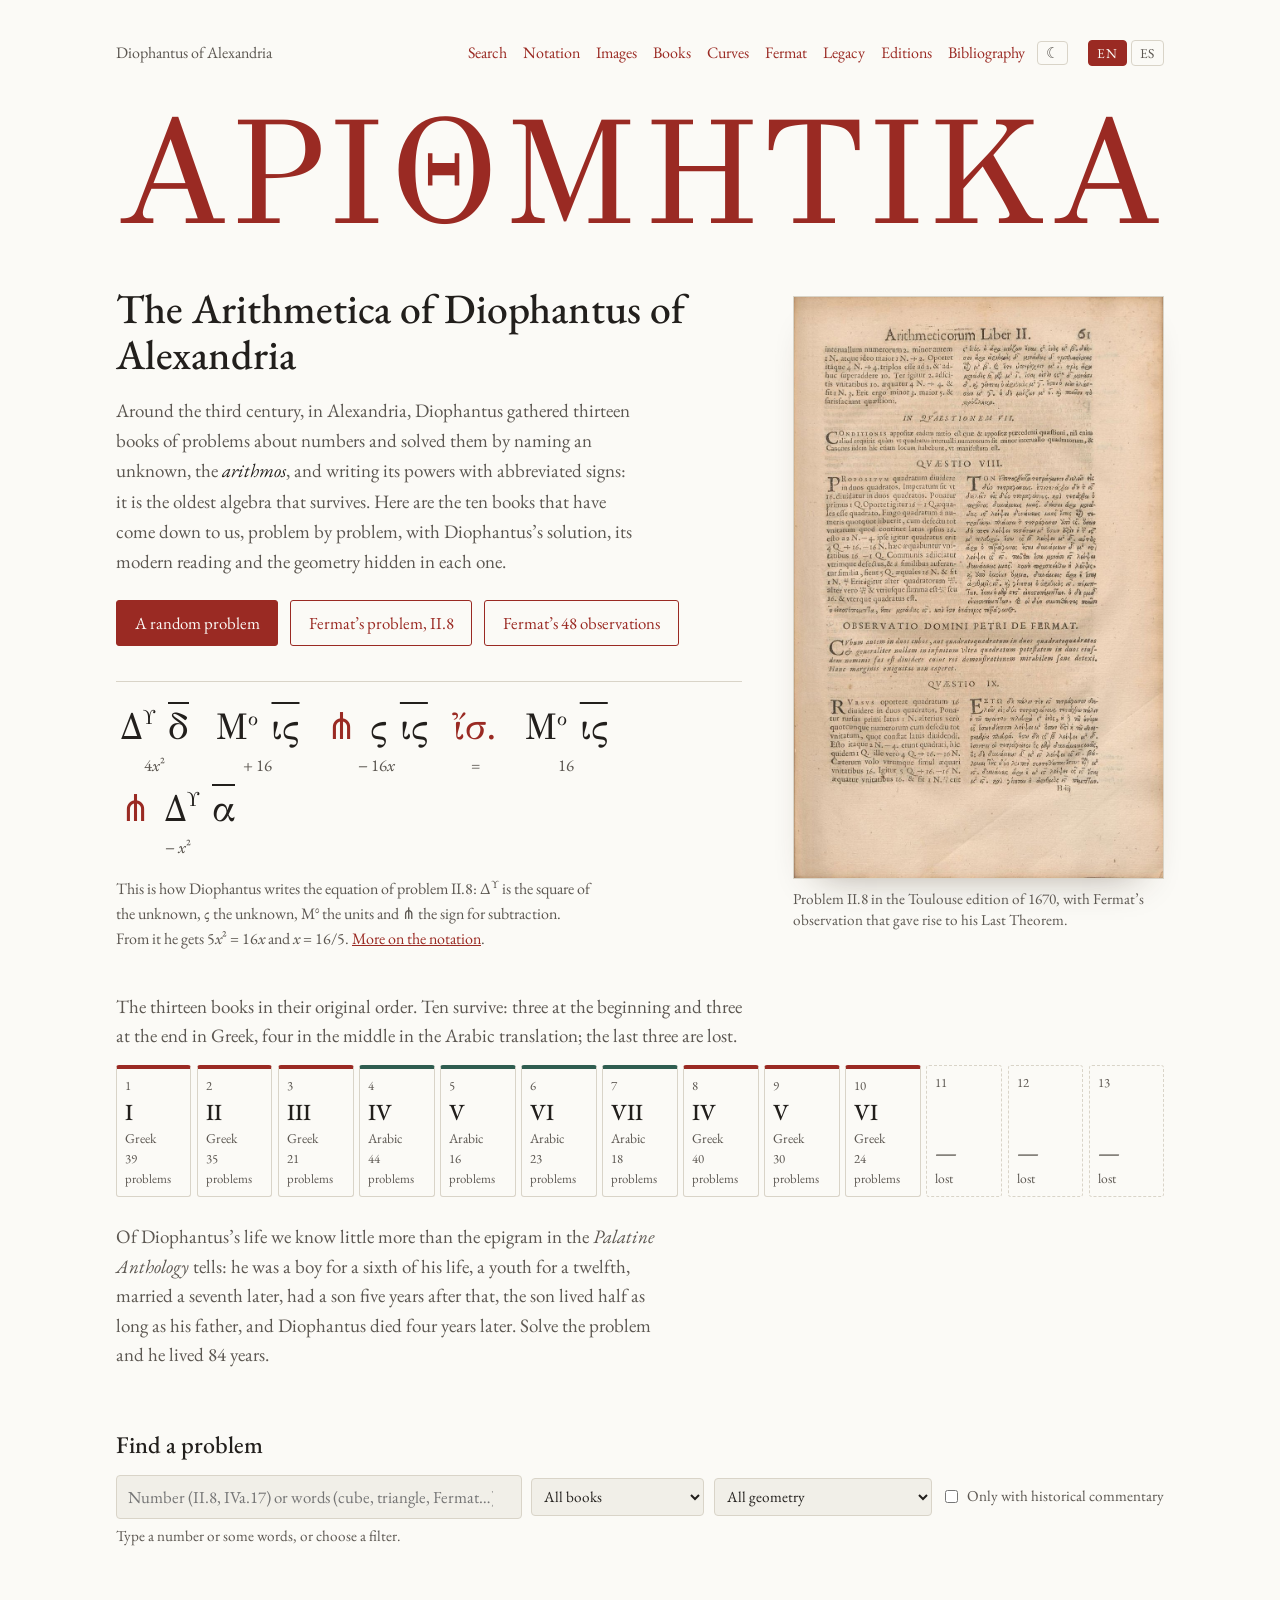
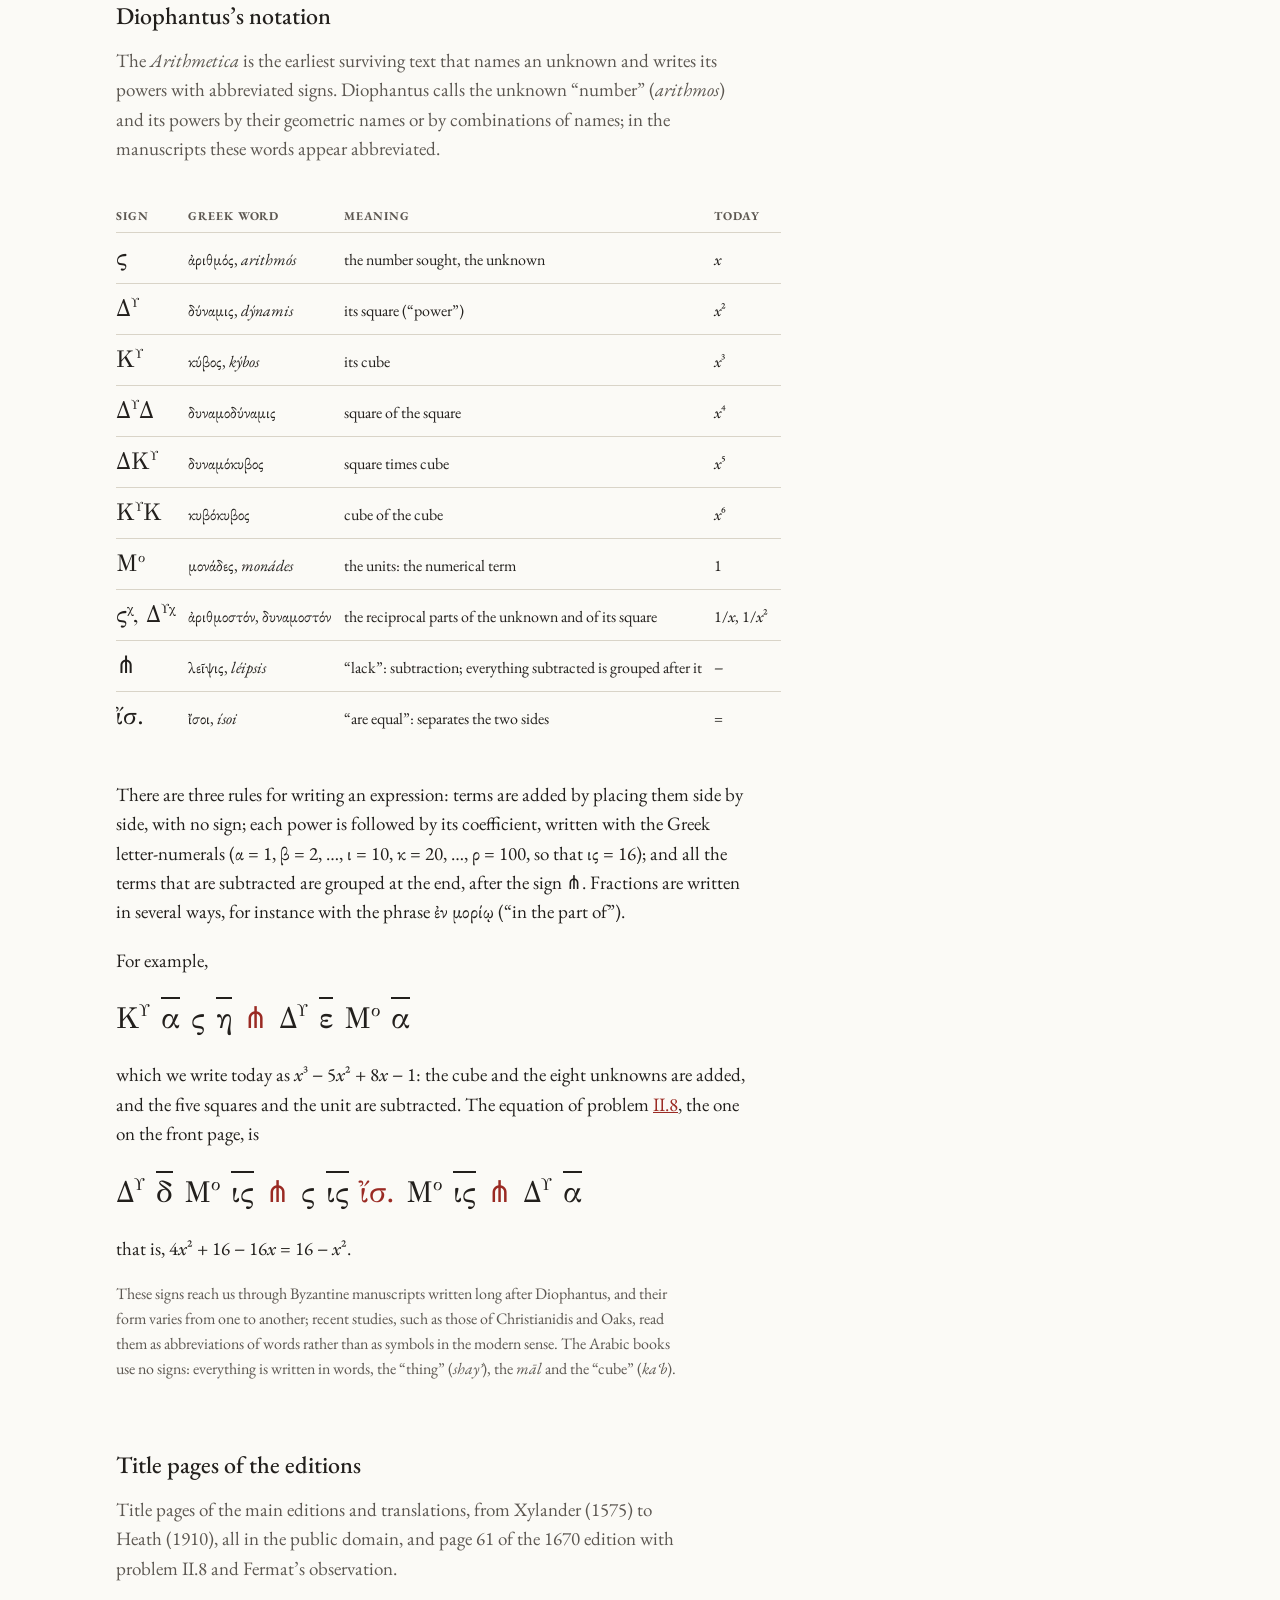
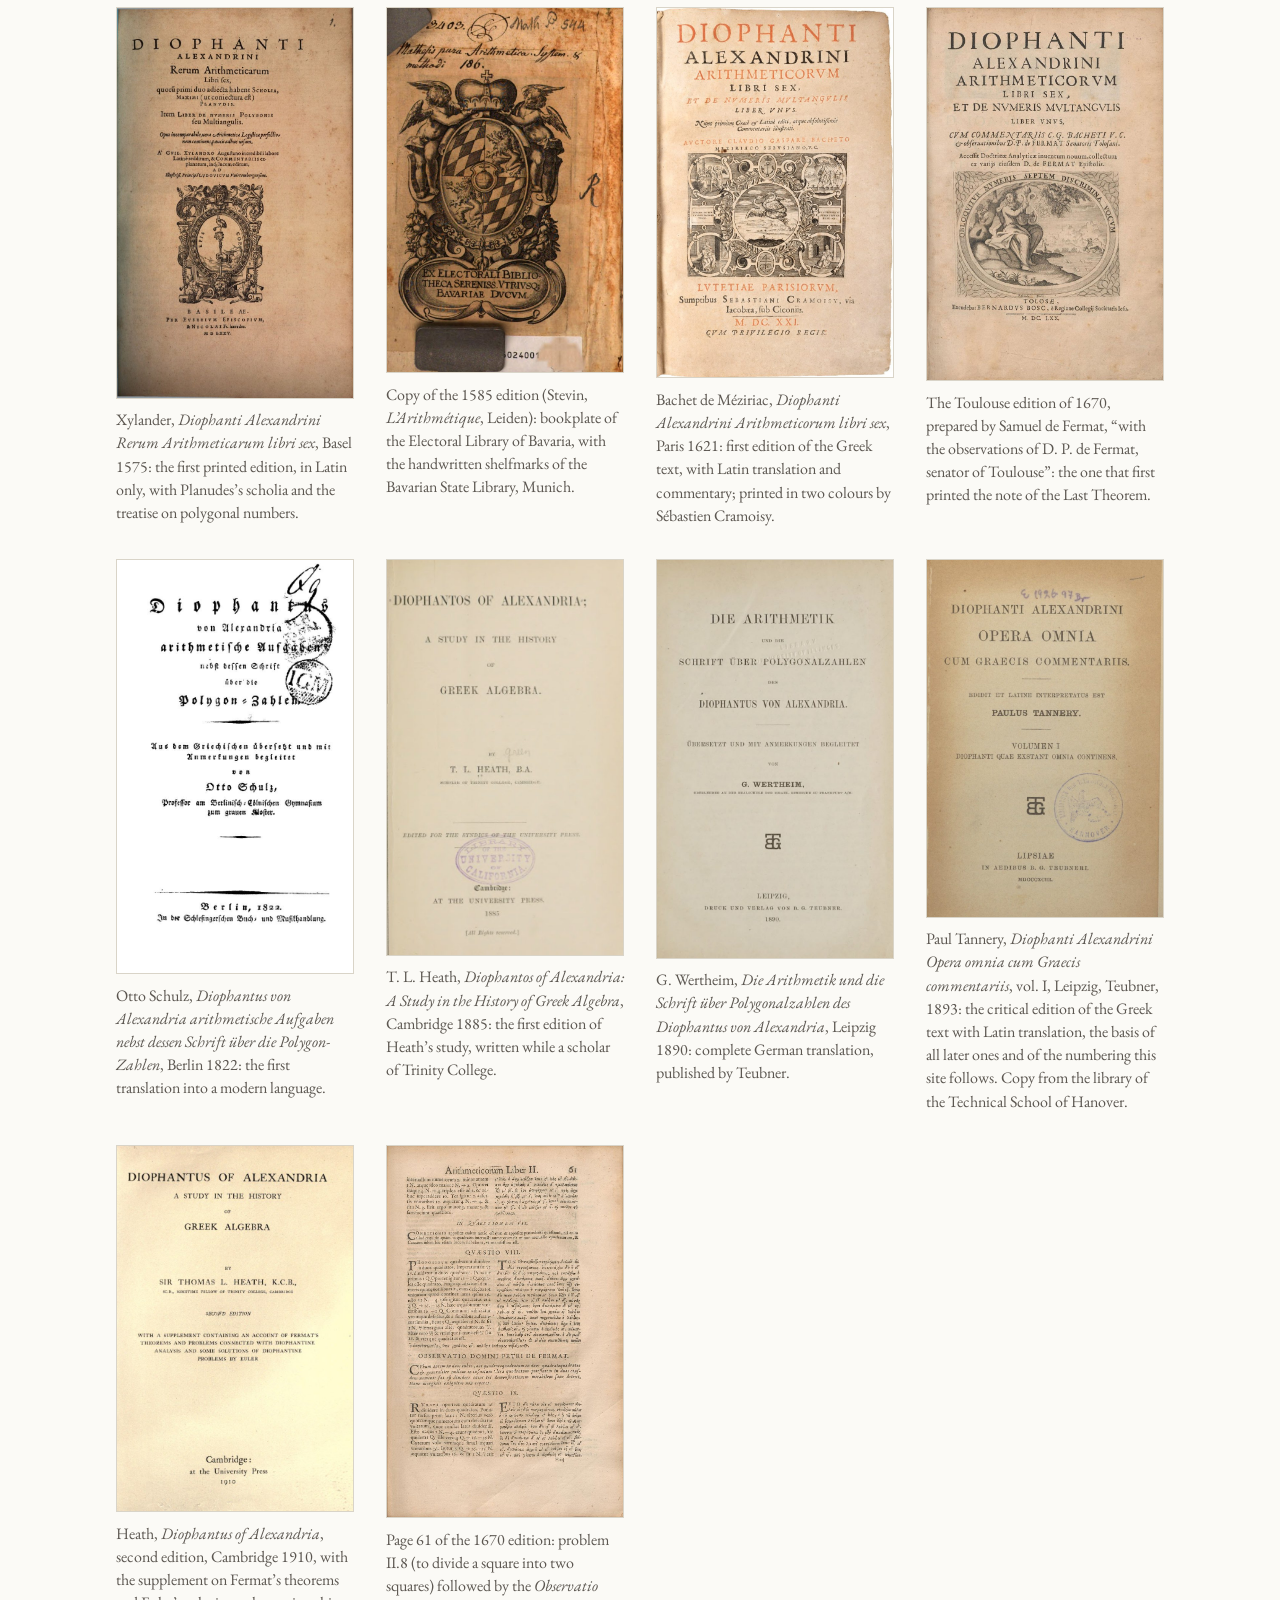
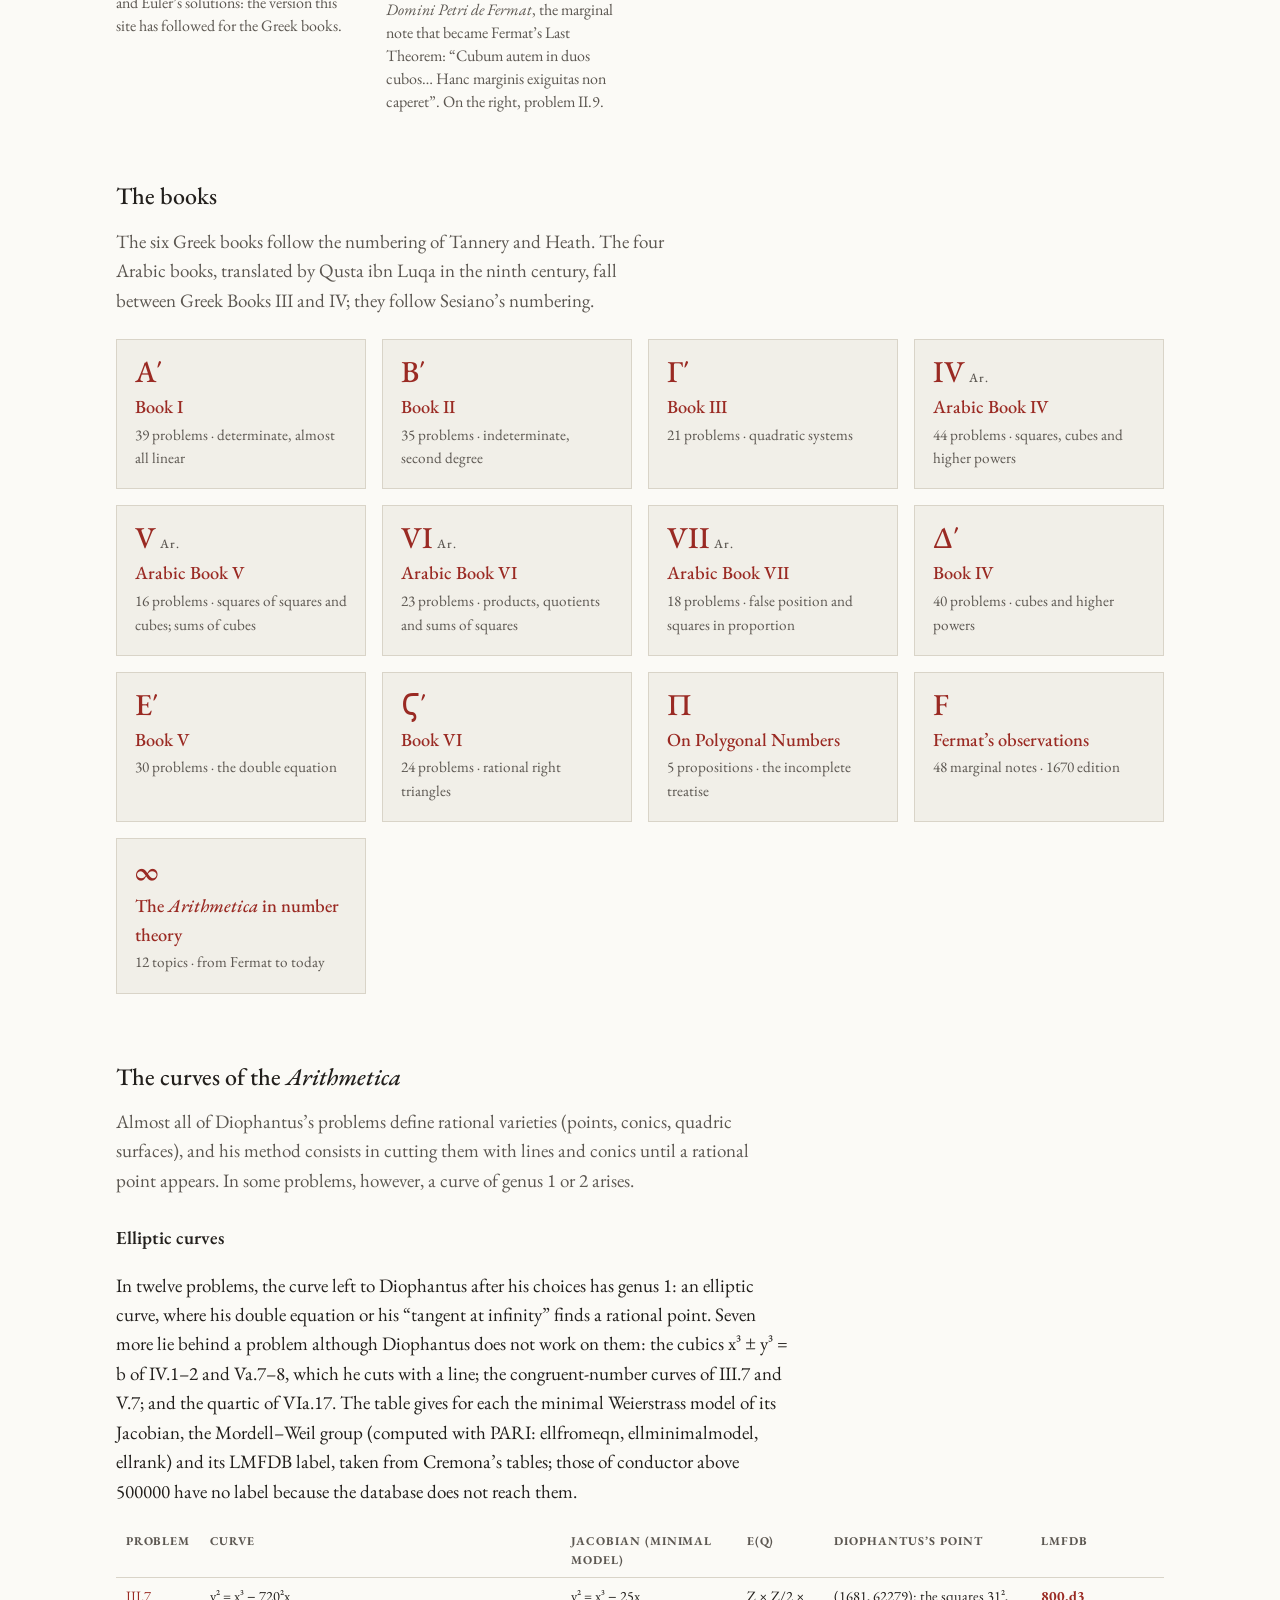
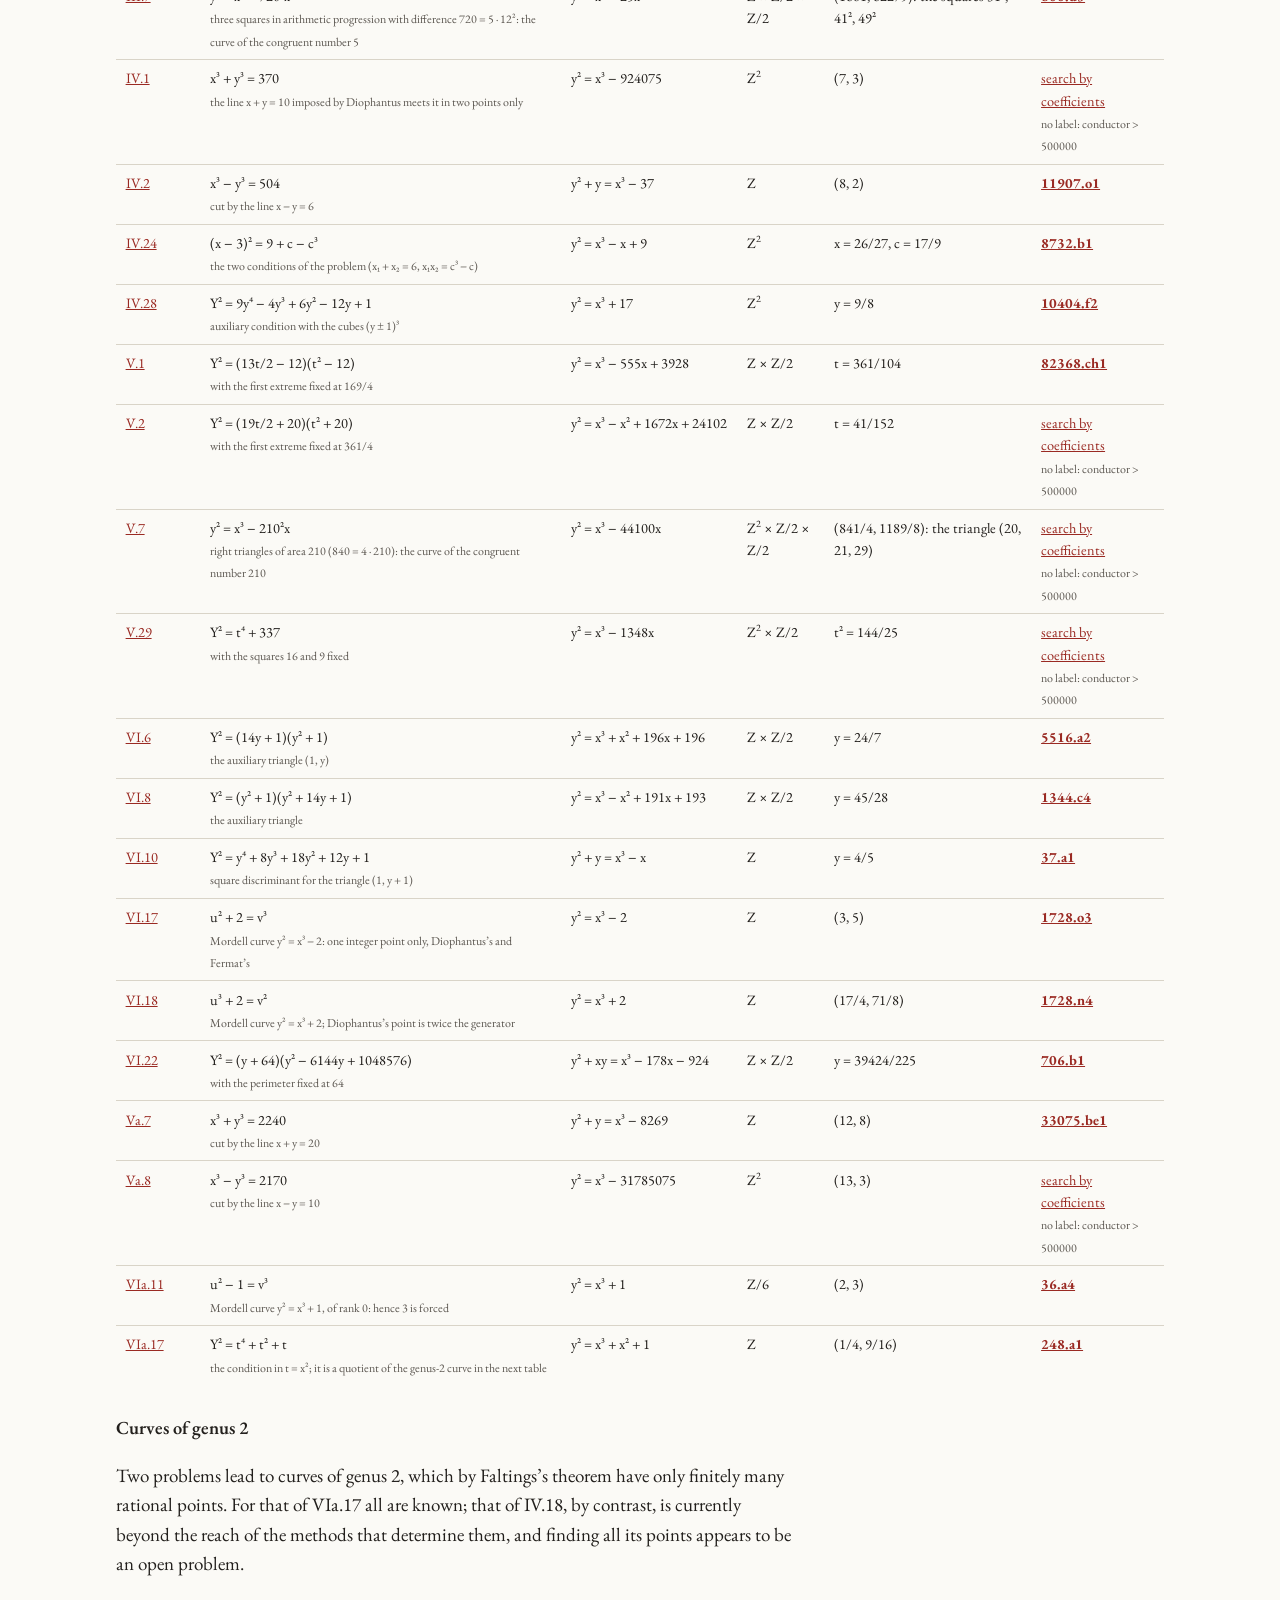
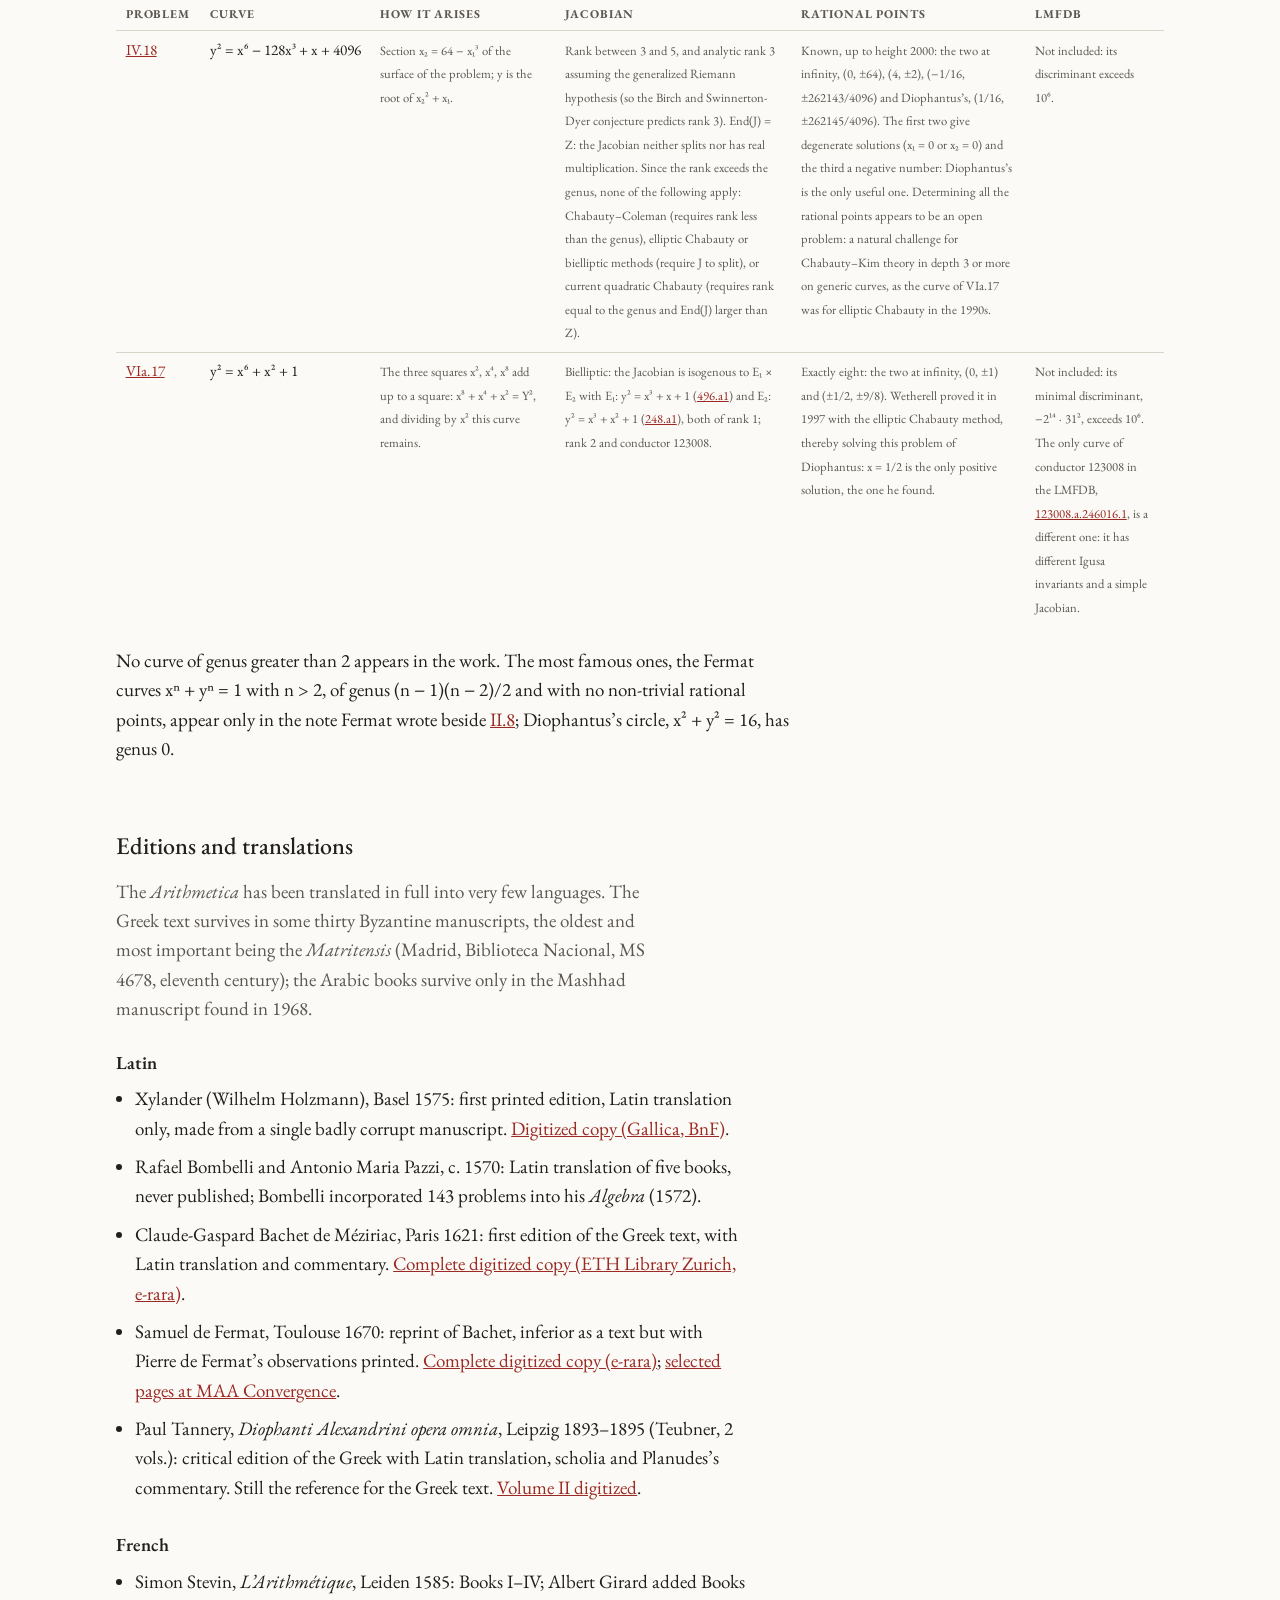
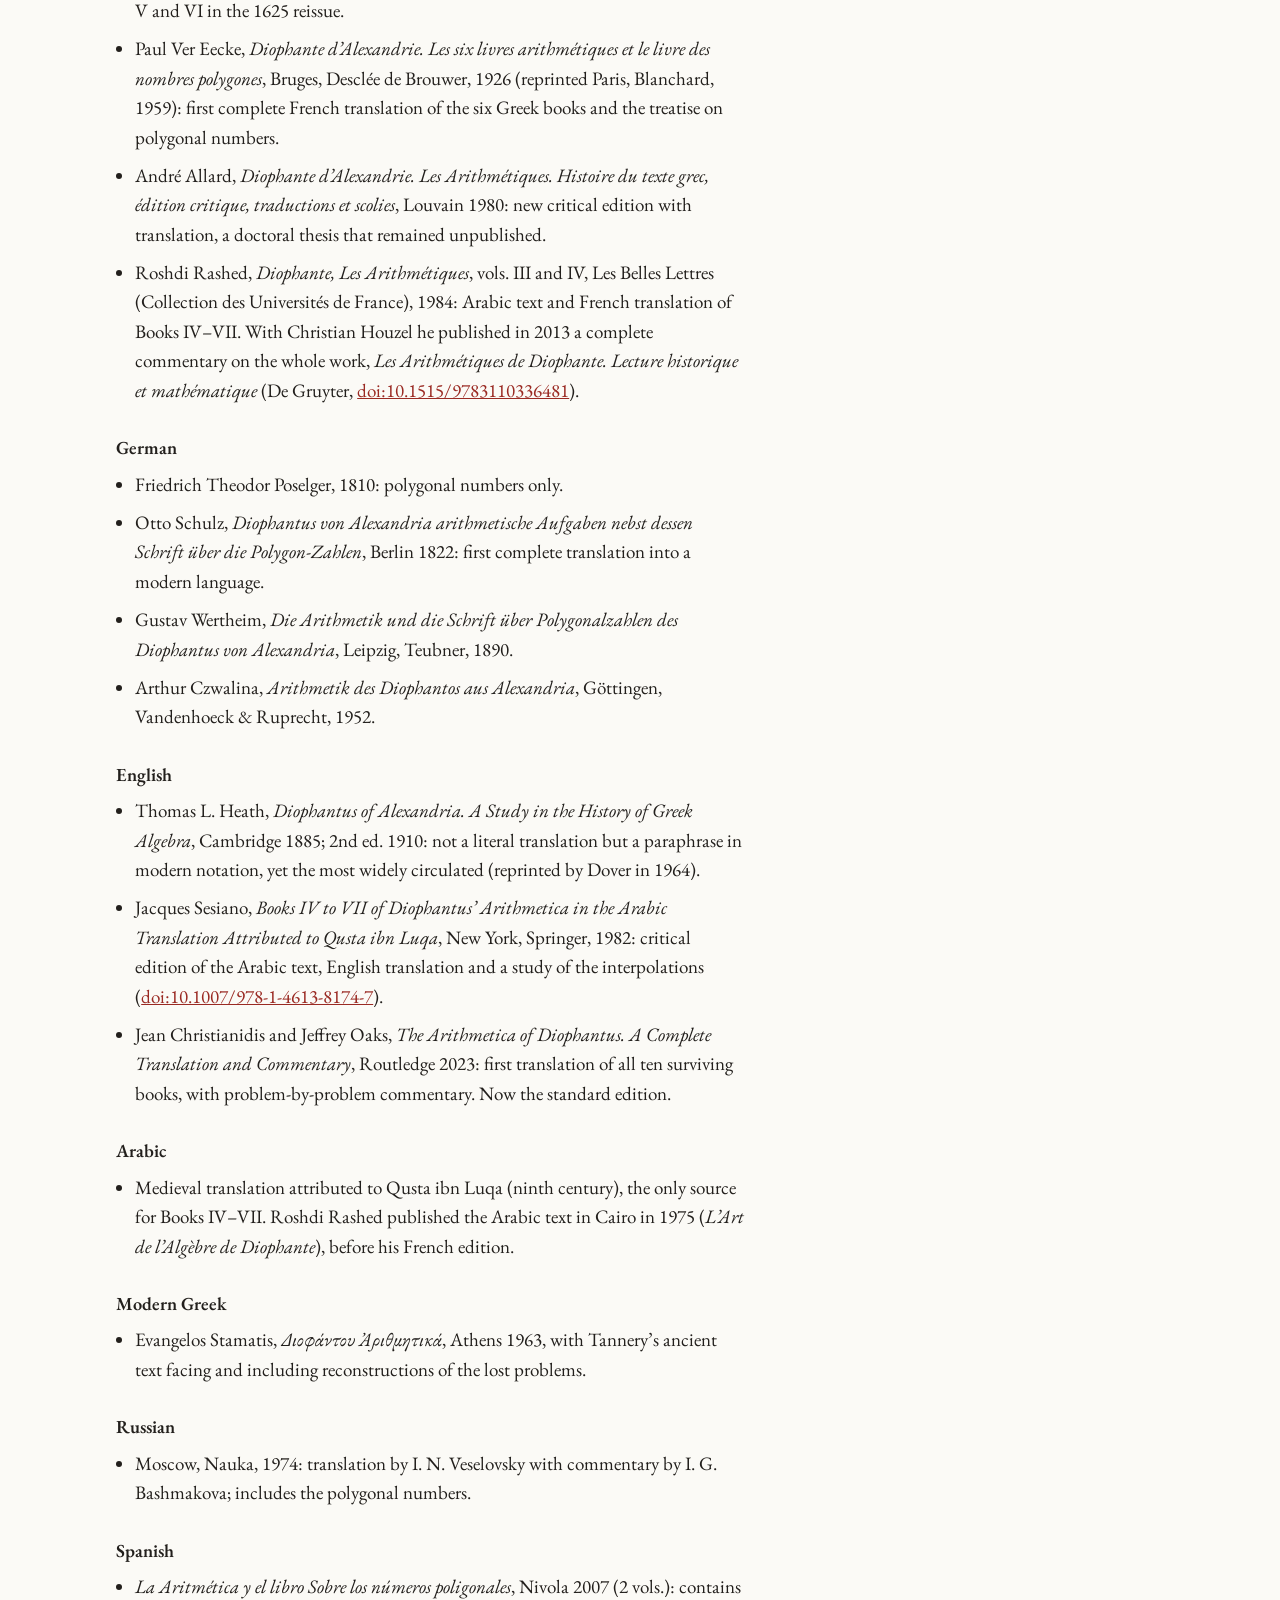
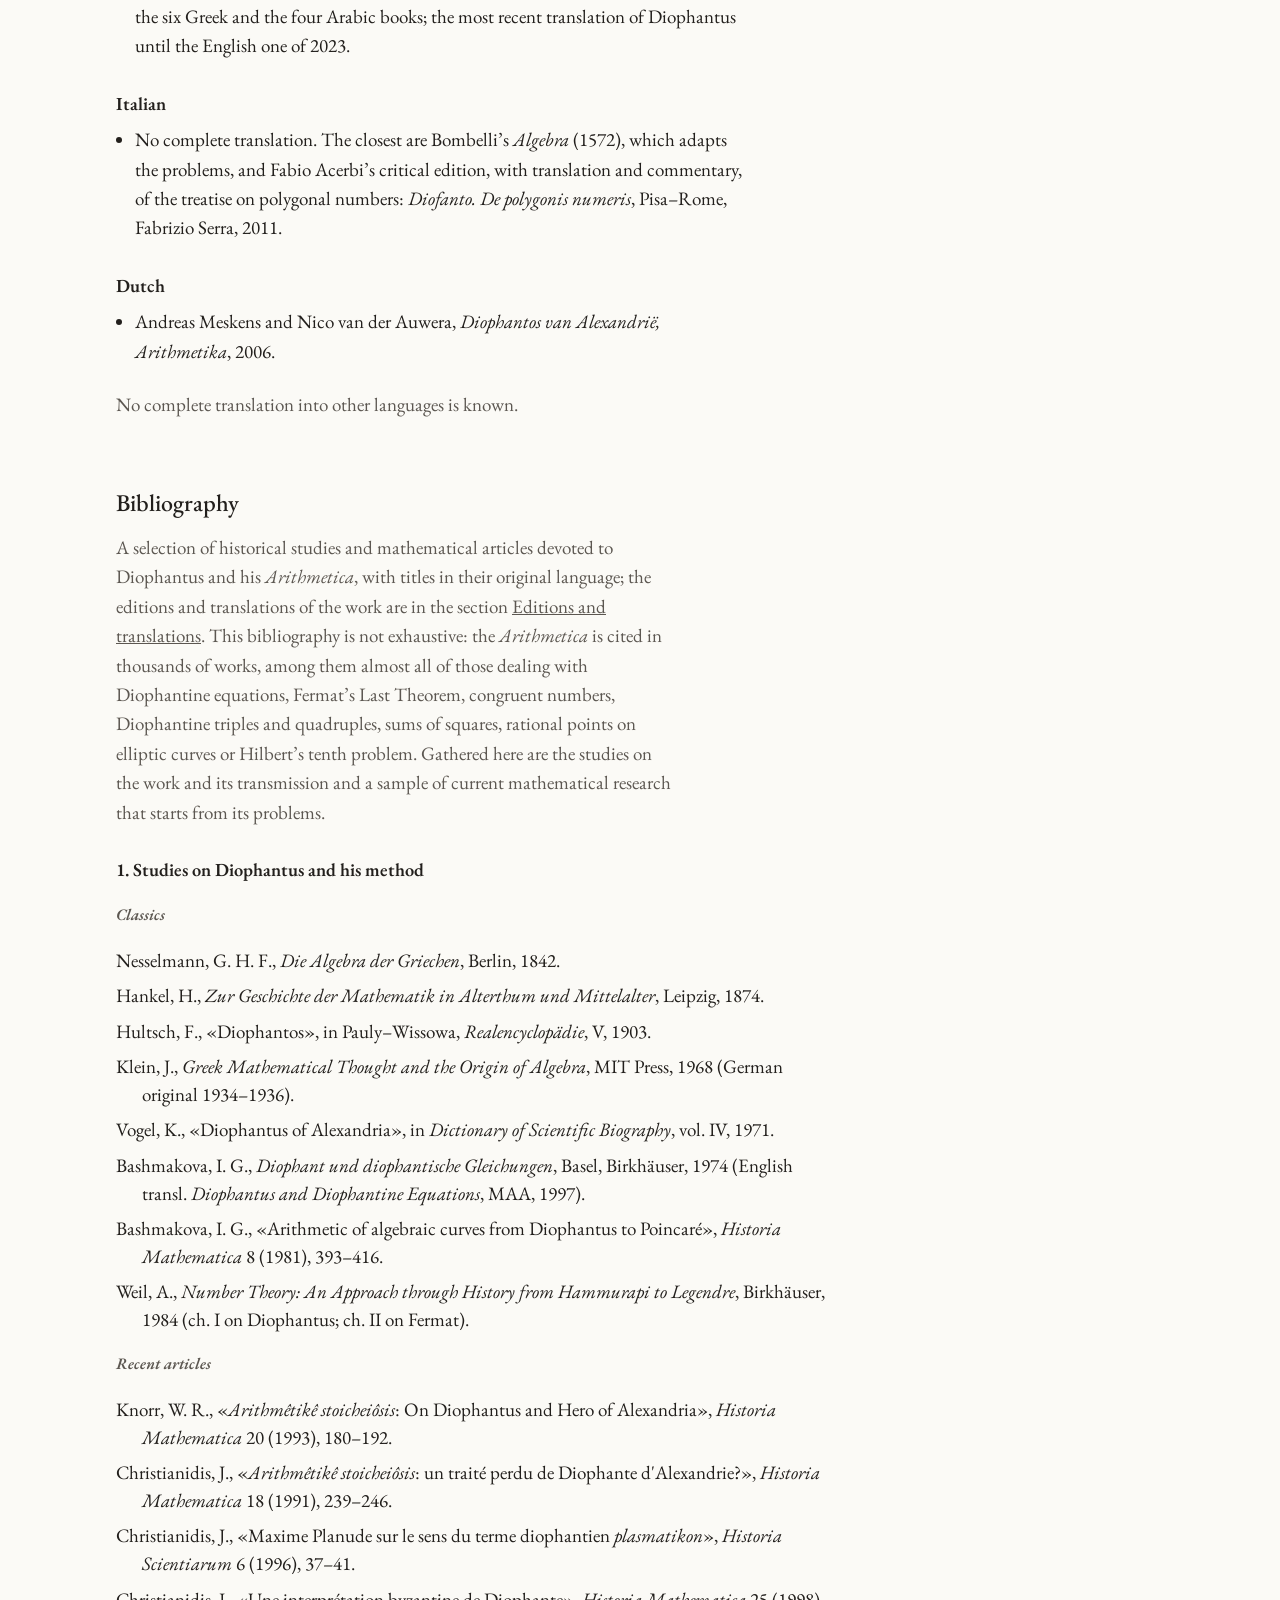
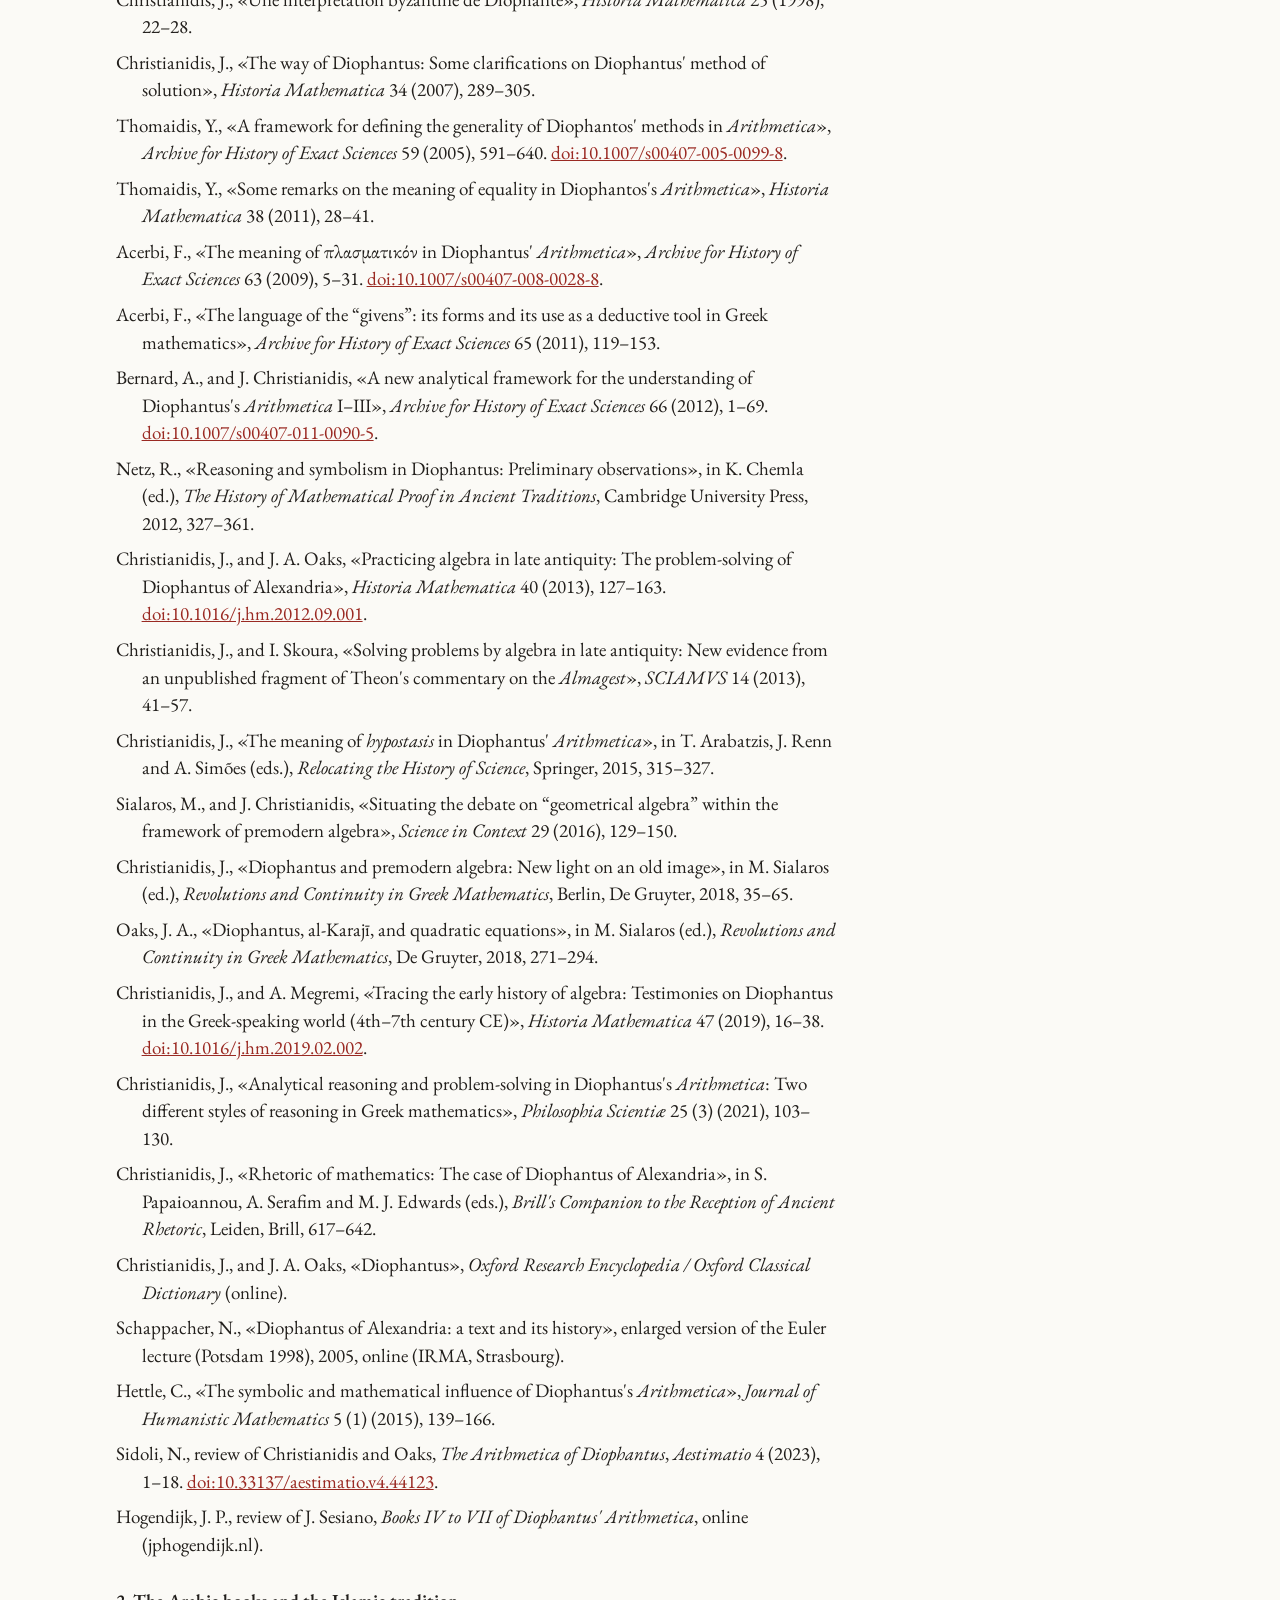
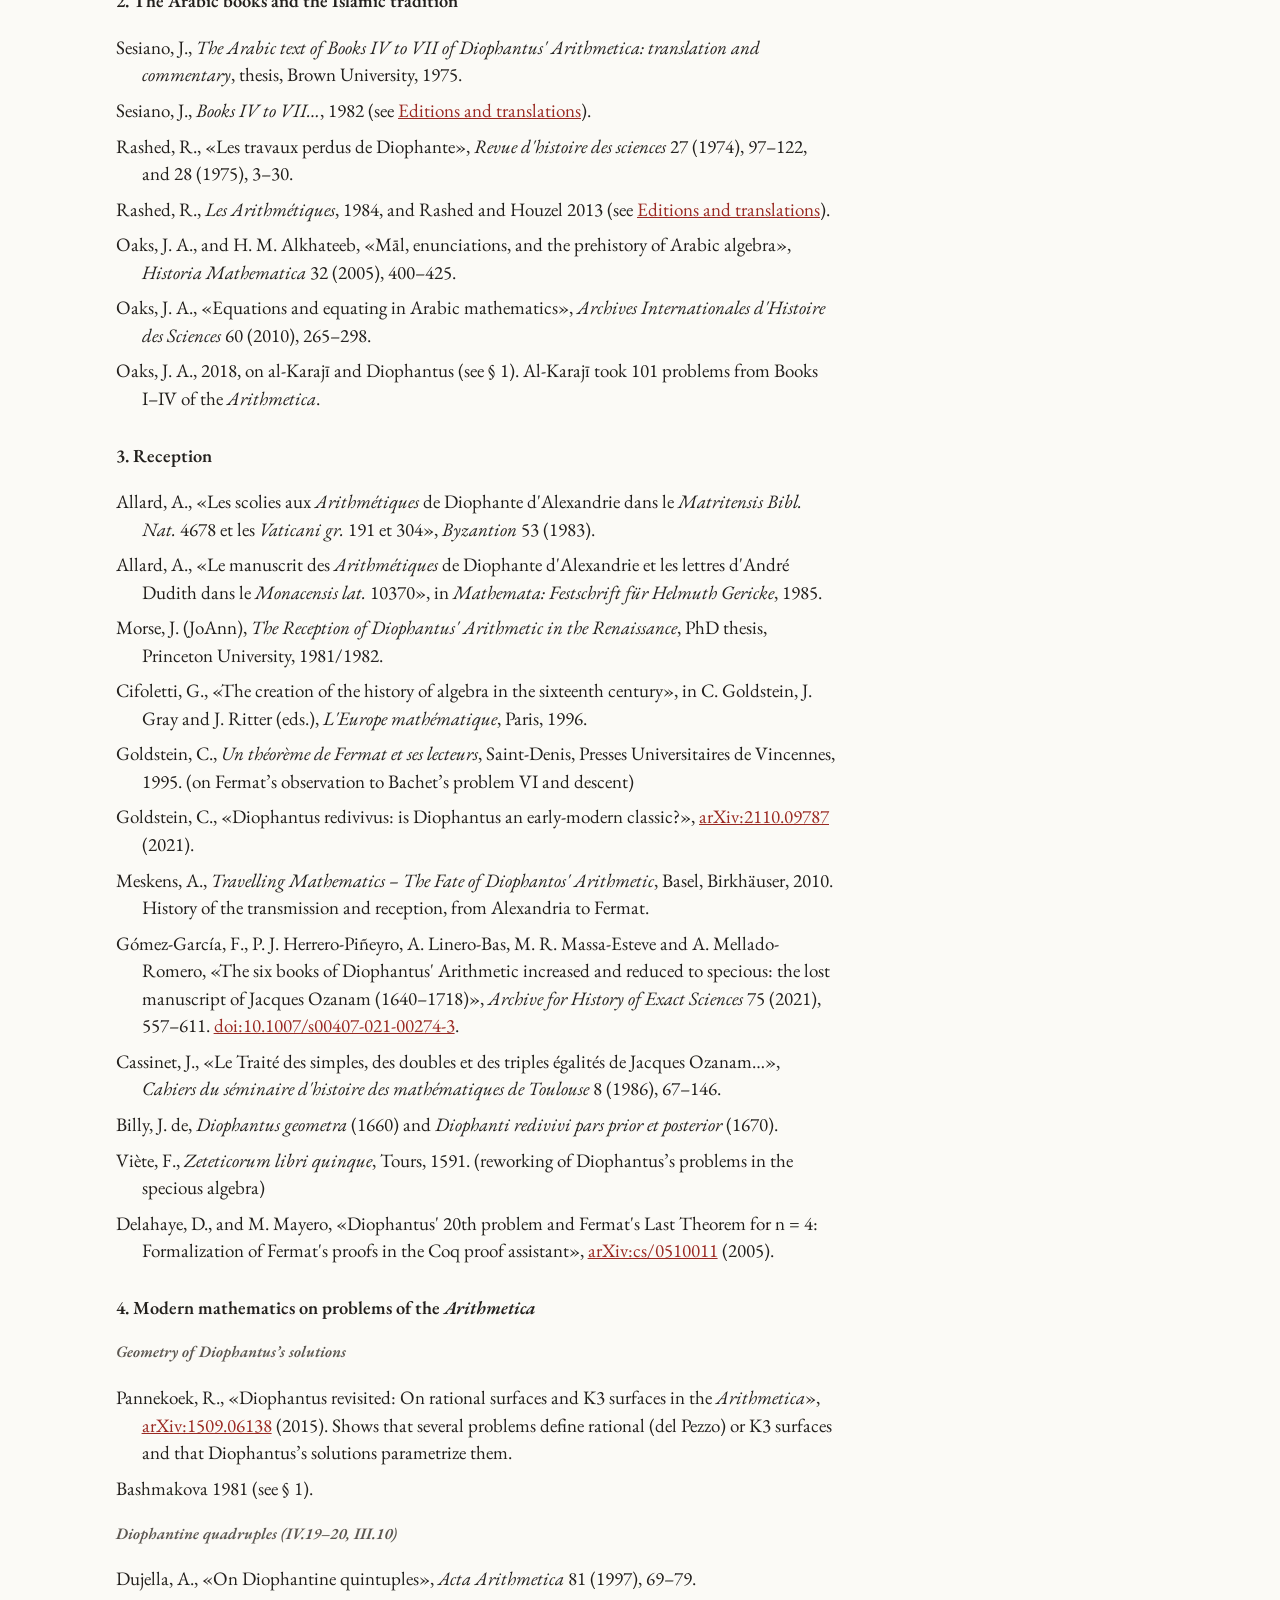
==== commit 76fba786: "Add Legacy & Fermat Observations" ====
--- a/index.html
+++ b/index.html
@@ -6,7 +6,7 @@
 <link rel="preconnect" href="https://fonts.googleapis.com">
 <link rel="preconnect" href="https://fonts.gstatic.com" crossorigin>
 <link href="https://fonts.googleapis.com/css2?family=EB+Garamond:ital,wght@0,400;0,500;0,600;1,400;1,500&family=GFS+Didot&display=swap" rel="stylesheet">
-<link rel="stylesheet" href="assets/estilo.css?v=d0f617e8">
+<link rel="stylesheet" href="assets/estilo.css?v=41dc6c43">
 <title>Diofanto · Aritmética</title>
 <!--meta-->
 <meta name="description" content="Diophantus’s Arithmetica: all ten surviving books, Greek and Arabic, with 290 problems, Diophantus’s solutions, modern equations, SageMath cells and the geometry of each problem. In English and Spanish.">
@@ -36,8 +36,8 @@
     <div class="topbar">
       <span><span data-i18n="es">Diofanto de Alejandría</span><span data-i18n="en">Diophantus of Alexandria</span></span>
       <nav>
-        <span data-i18n="es"><a href="#buscar">Buscar</a><a href="#notacion">Notación</a><a href="#imagenes">Imágenes</a><a href="#libros">Libros</a><a href="#curvas">Curvas</a><a href="fermat.html">Fermat</a><a href="#ediciones">Ediciones</a><a href="#bibliografia">Bibliografía</a></span>
-        <span data-i18n="en"><a href="#buscar">Search</a><a href="#notacion">Notation</a><a href="#imagenes">Images</a><a href="#libros">Books</a><a href="#curvas">Curves</a><a href="fermat.html">Fermat</a><a href="#ediciones">Editions</a><a href="#bibliografia">Bibliography</a></span>
+        <span data-i18n="es"><a href="#buscar">Buscar</a><a href="#notacion">Notación</a><a href="#imagenes">Imágenes</a><a href="#libros">Libros</a><a href="#curvas">Curvas</a><a href="fermat.html">Fermat</a><a href="legado.html">Legado</a><a href="#ediciones">Ediciones</a><a href="#bibliografia">Bibliografía</a></span>
+        <span data-i18n="en"><a href="#buscar">Search</a><a href="#notacion">Notation</a><a href="#imagenes">Images</a><a href="#libros">Books</a><a href="#curvas">Curves</a><a href="fermat.html">Fermat</a><a href="legado.html">Legacy</a><a href="#ediciones">Editions</a><a href="#bibliografia">Bibliography</a></span>
         <button type="button" class="themesw" aria-label="Dark mode" title="Dark mode">☾</button><span class="langsw" role="group" aria-label="Language / Idioma"><button type="button" data-lang="en">EN</button><button type="button" data-lang="es">ES</button></span>
       </nav>
     </div>
@@ -225,6 +225,7 @@
           <a class="book" href="libro-6.html"><div class="bnum">Ϛ΄</div><div class="btitle">Libro VI</div><div class="bmeta">24 problemas · triángulos rectángulos racionales</div></a>
           <a class="book" href="libro-p.html"><div class="bnum">Π</div><div class="btitle">Sobre los números poligonales</div><div class="bmeta">5 proposiciones · el tratado incompleto</div></a>
           <a class="book" href="fermat.html"><div class="bnum">F</div><div class="btitle">Las observaciones de Fermat</div><div class="bmeta">48 notas al margen · edición de 1670</div></a>
+          <a class="book" href="legado.html"><div class="bnum">∞</div><div class="btitle">La <em>Aritmética</em> en la teoría de números</div><div class="bmeta">12 temas · de Fermat a hoy</div></a>
         </div>
       </div>
       <div data-i18n="en">
@@ -243,6 +244,7 @@
           <a class="book" href="libro-6.html"><div class="bnum">Ϛ΄</div><div class="btitle">Book VI</div><div class="bmeta">24 problems · rational right triangles</div></a>
           <a class="book" href="libro-p.html"><div class="bnum">Π</div><div class="btitle">On Polygonal Numbers</div><div class="bmeta">5 propositions · the incomplete treatise</div></a>
           <a class="book" href="fermat.html"><div class="bnum">F</div><div class="btitle">Fermat’s observations</div><div class="bmeta">48 marginal notes · 1670 edition</div></a>
+          <a class="book" href="legado.html"><div class="bnum">∞</div><div class="btitle">The <em>Arithmetica</em> in number theory</div><div class="bmeta">12 topics · from Fermat to today</div></a>
         </div>
       </div>
     </section>
@@ -598,7 +600,7 @@
     </footer>
 <!--/HOME-->
 </div>
-<script src="assets/idioma.js?v=532d6085"></script>
+<script src="assets/idioma.js?v=5a9461fb"></script>
 <script src="assets/indice.js?v=547b42c3"></script>
 <script src="assets/buscar.js?v=a2d799a6"></script>
 </body>
--- a/assets/estilo.css
+++ b/assets/estilo.css
@@ -382,3 +382,22 @@
 
   .fermat-tag { font-size: 0.95rem; color: var(--ink-2); margin: 0.6rem 0 0; }
   @media print { .obs-filter, .lat-all { display: none !important; } }
+
+  /* ---------- La Aritmética en la teoría de números ---------- */
+  .legado .intro { max-width: 70ch; }
+  .leg-toc { margin: 1.5rem 0 2.5rem; }
+  .leg-toc h2 { font-size: 1.2rem; font-weight: 500; margin: 0 0 0.5rem; }
+  .leg-toc ol { columns: 2 22rem; column-gap: 2rem; padding-left: 1.4rem; margin: 0; }
+  .leg-toc li { margin-bottom: 0.3rem; break-inside: avoid; }
+  .leg-toc a, .leg a { color: var(--rubric); }
+  .leg { border-top: 1px solid var(--rule); padding-top: 1.2rem; margin-bottom: 2.2rem; max-width: 78ch; }
+  .leg h2 { font-size: 1.45rem; font-weight: 500; margin: 0 0 0.5rem; display: flex; gap: 0.7rem; align-items: baseline; }
+  .leg .leg-n { color: var(--rubric); font-size: 1.1rem; min-width: 1.4rem; }
+  .leg .leg-meta { color: var(--ink-2); font-size: 0.98rem; margin: 0 0 0.8rem; }
+  .leg .leg-meta span + span::before { content: ""; }
+  .leg dl { display: grid; grid-template-columns: max-content 1fr; gap: 0.45rem 1.1rem; margin: 0 0 0.6rem; }
+  .leg dt { font-size: 0.78rem; letter-spacing: 0.08em; text-transform: uppercase; color: var(--ink-2); padding-top: 0.25rem; }
+  .leg dd { margin: 0; }
+  .leg h3 { font-size: 0.78rem; letter-spacing: 0.08em; text-transform: uppercase; color: var(--ink-2); font-weight: 400; margin: 0.9rem 0 0.4rem; }
+  .leg ul.bib li { font-size: 0.95rem; }
+  @media (max-width: 34rem) { .leg dl { grid-template-columns: 1fr; gap: 0.15rem; } .leg dd { margin-bottom: 0.5rem; } }
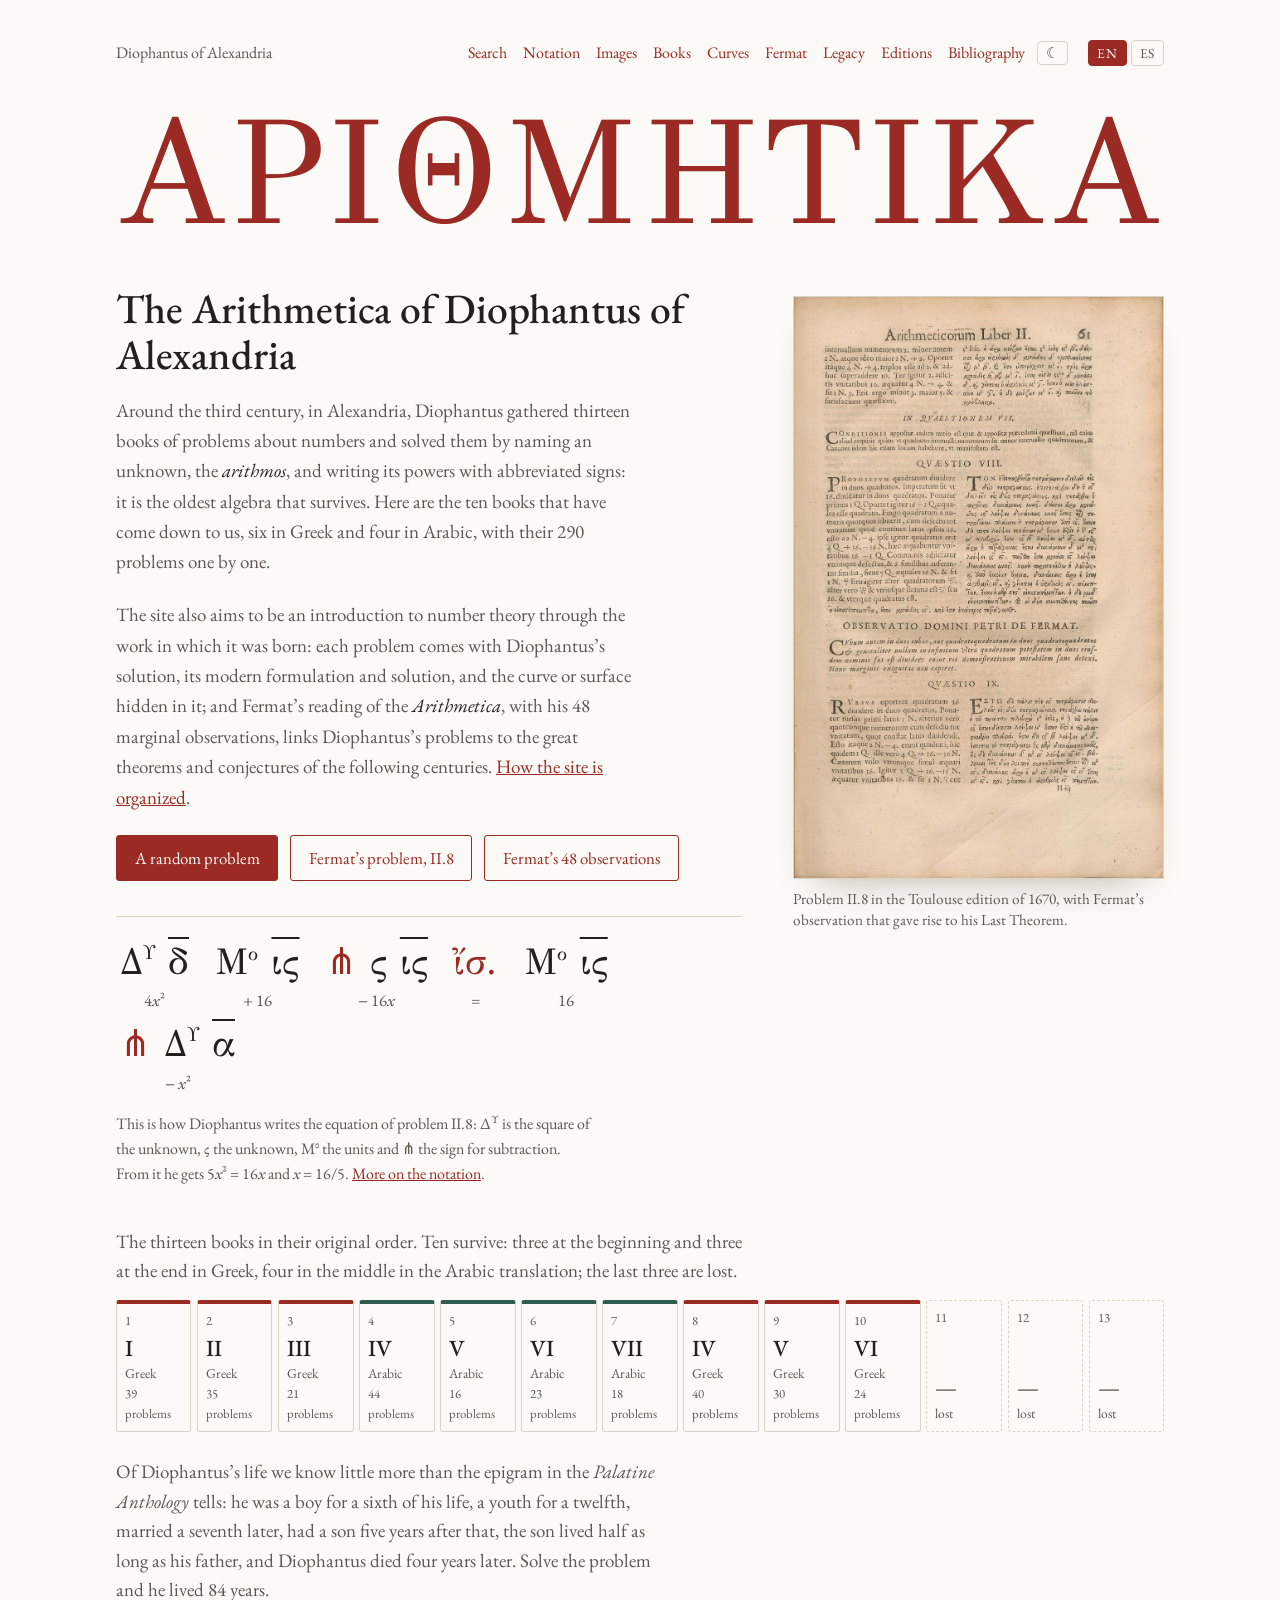
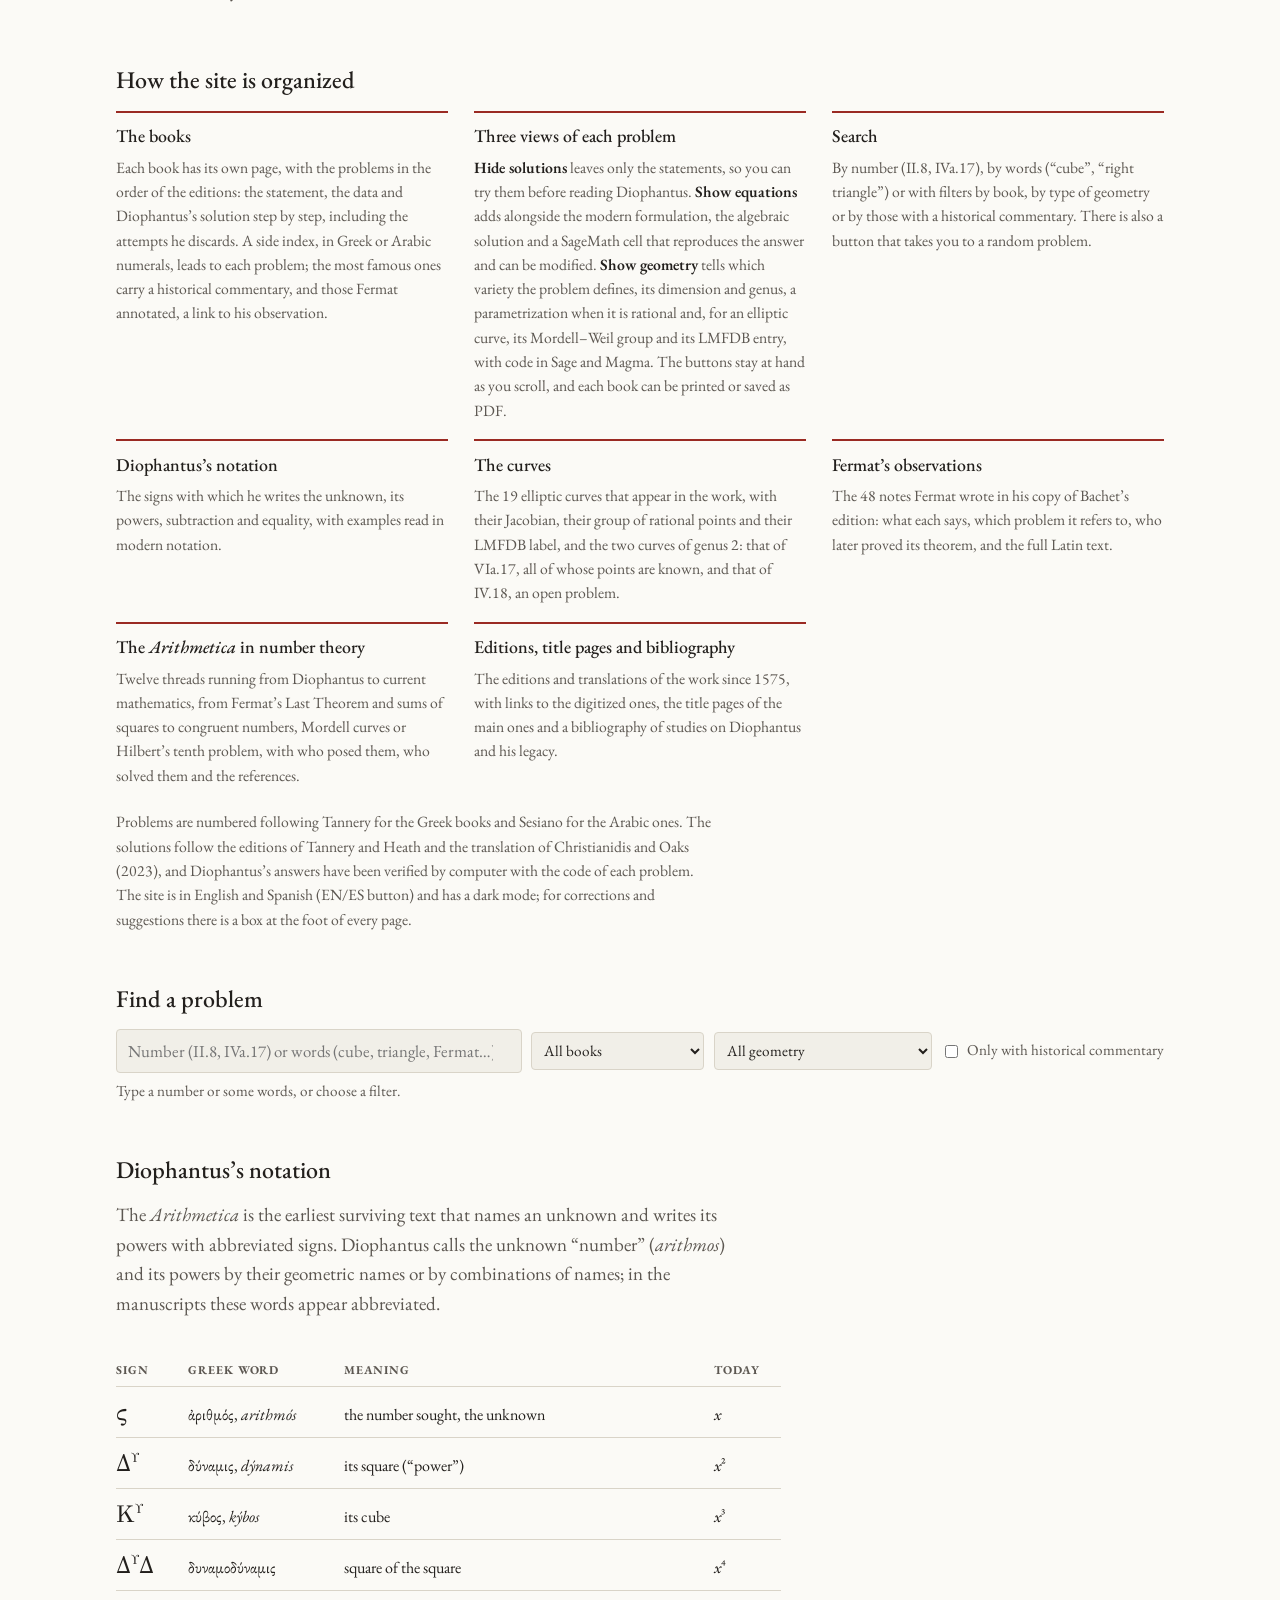
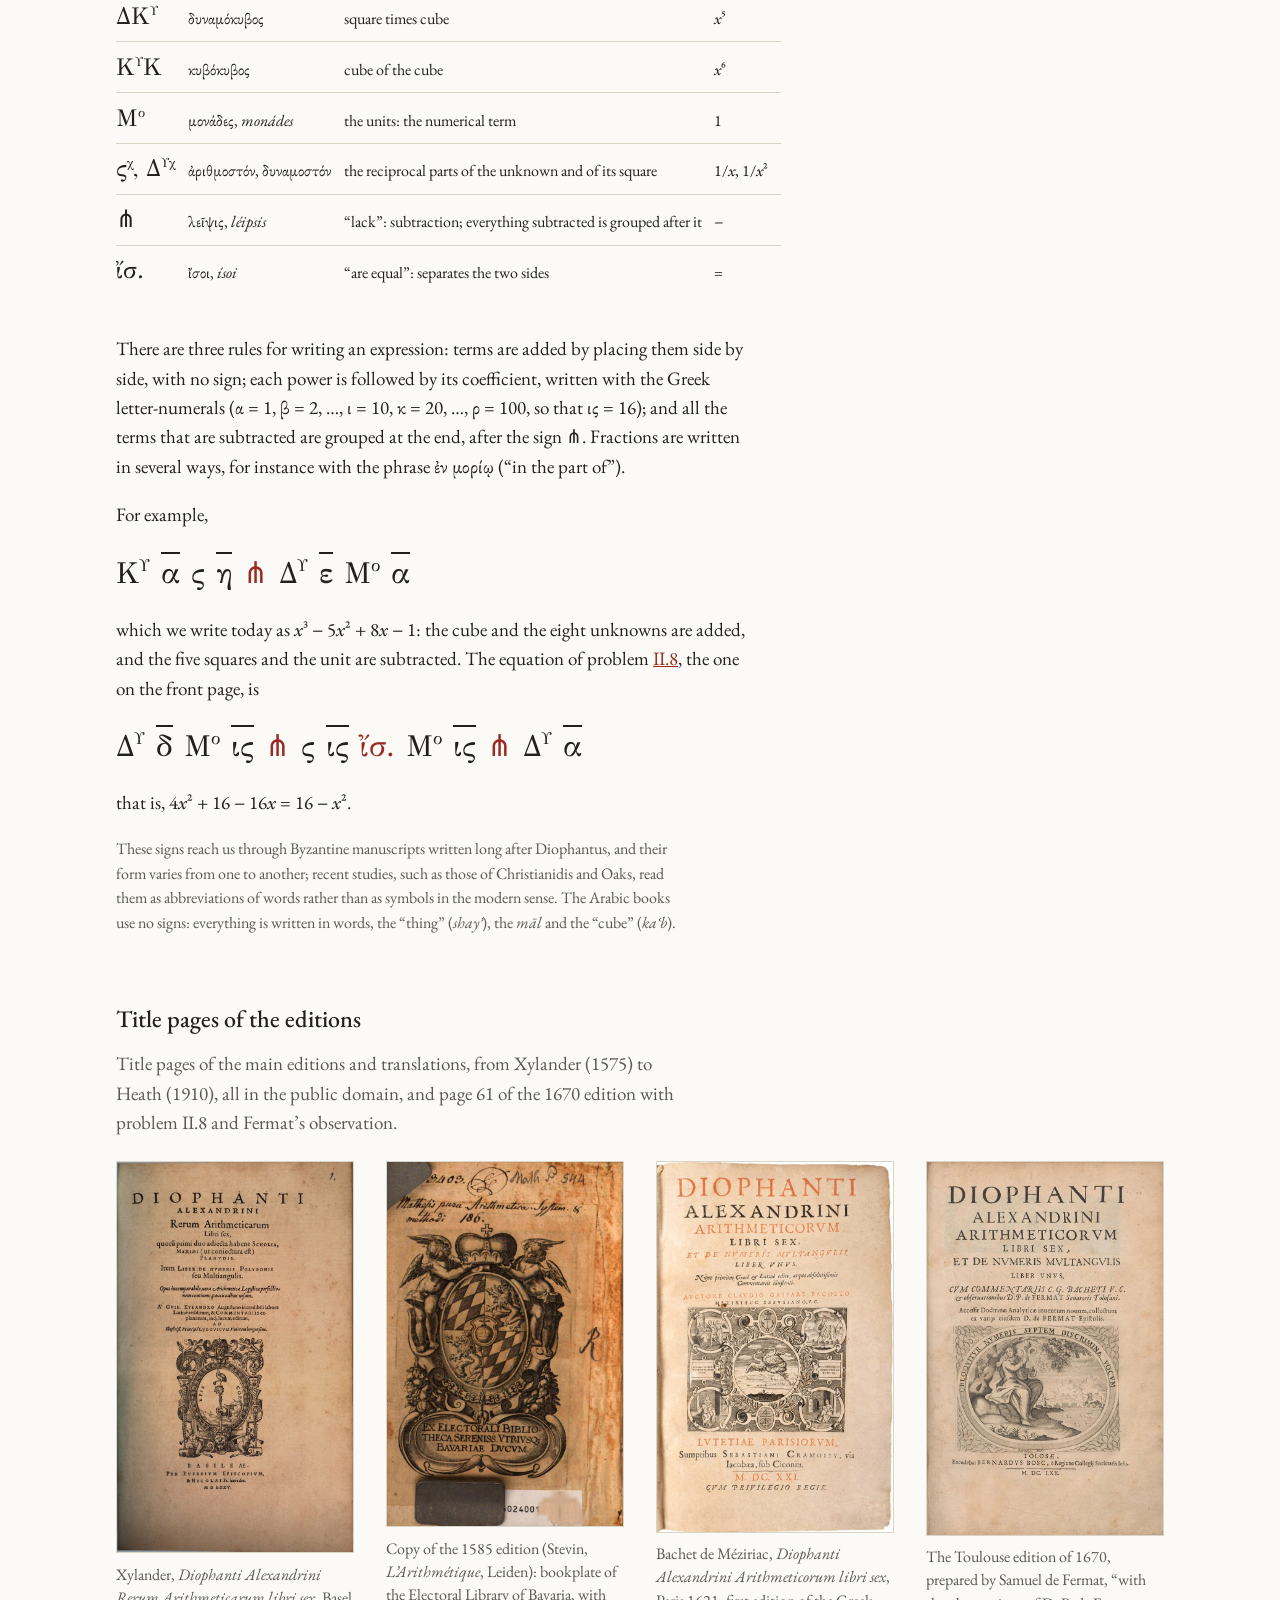
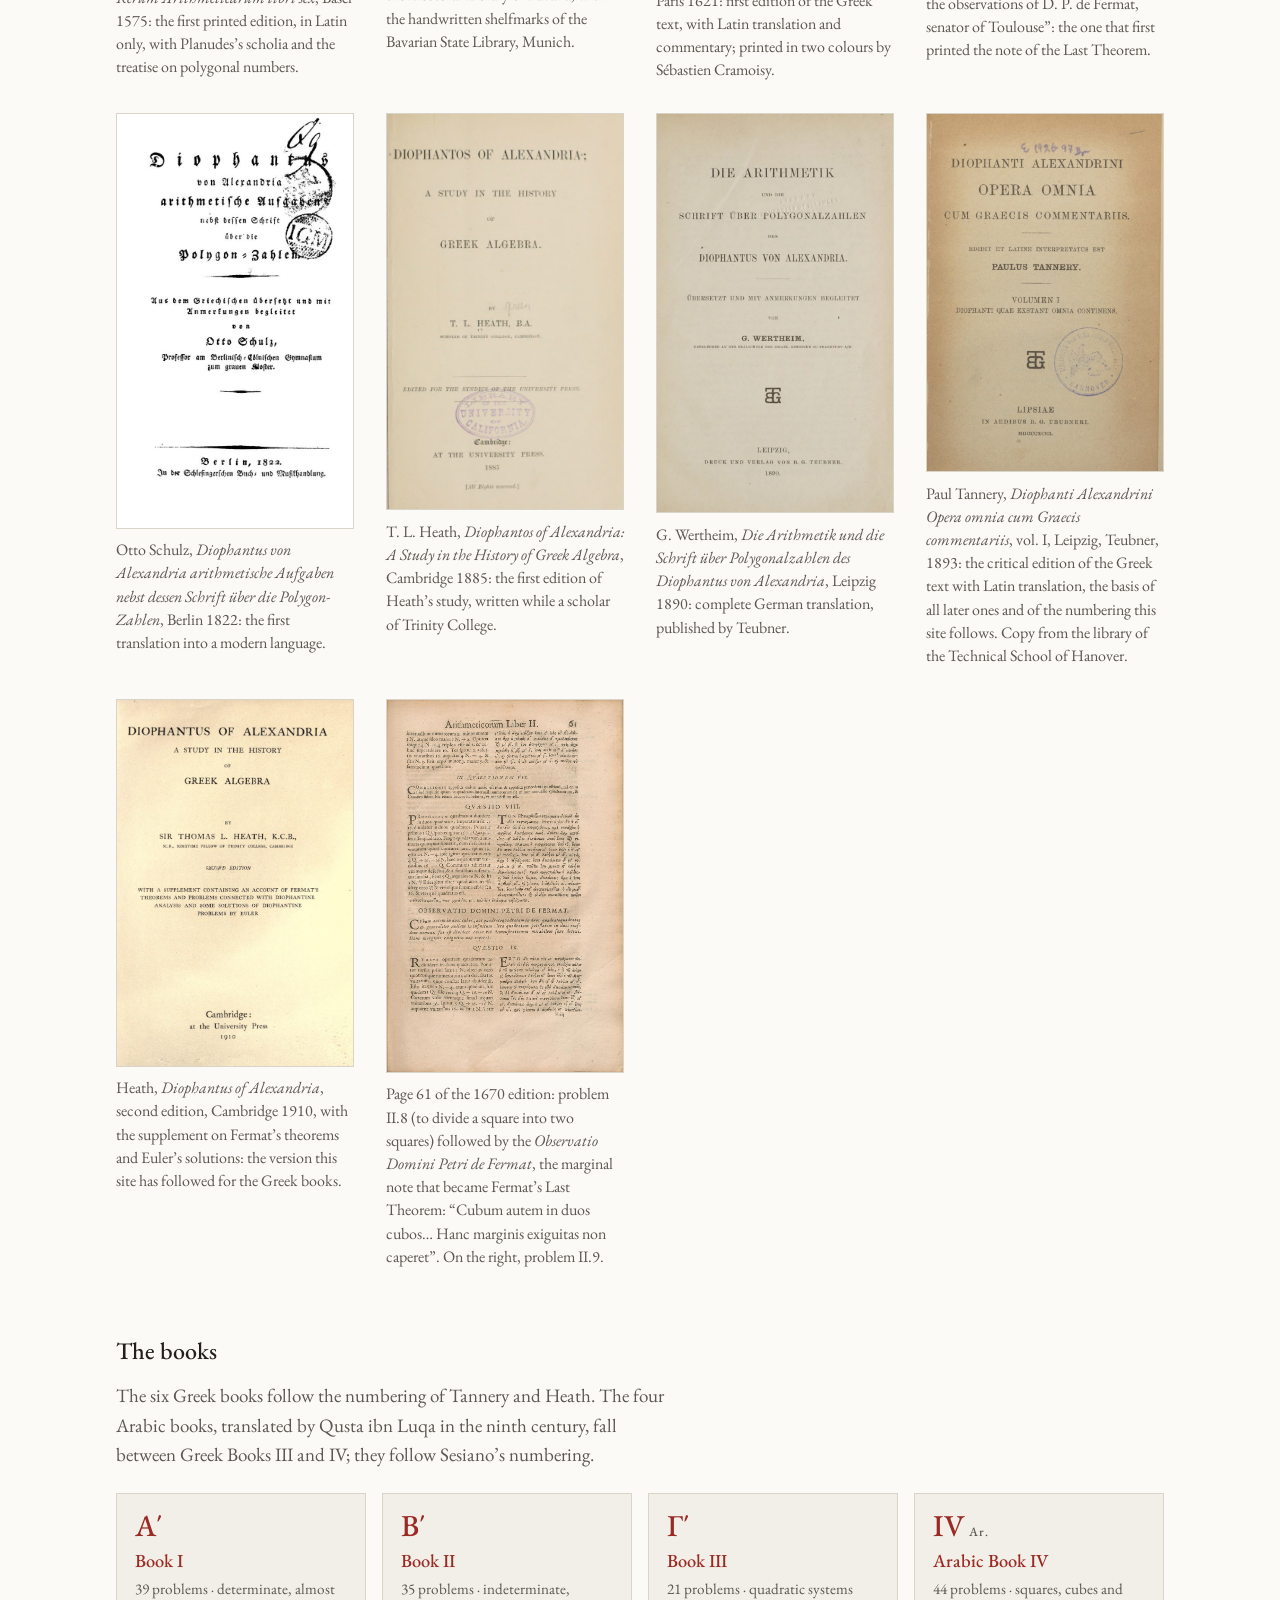
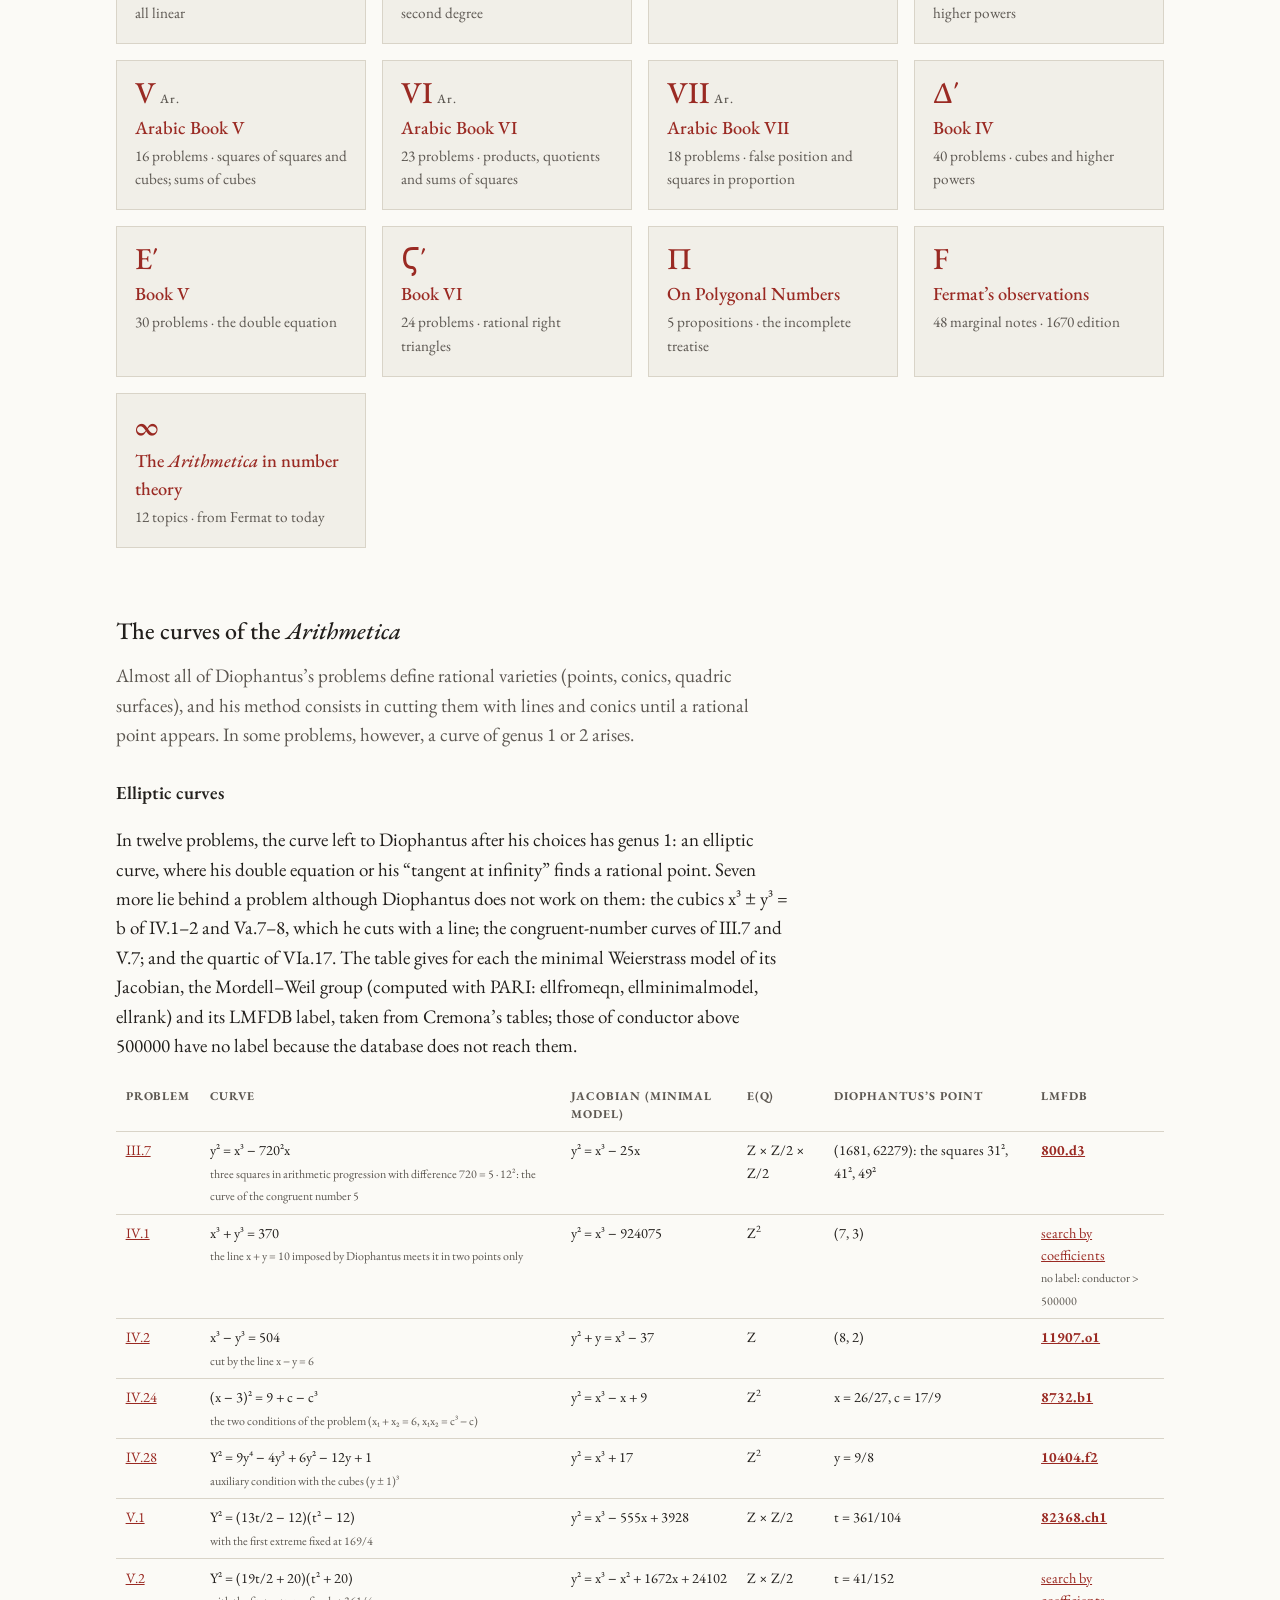
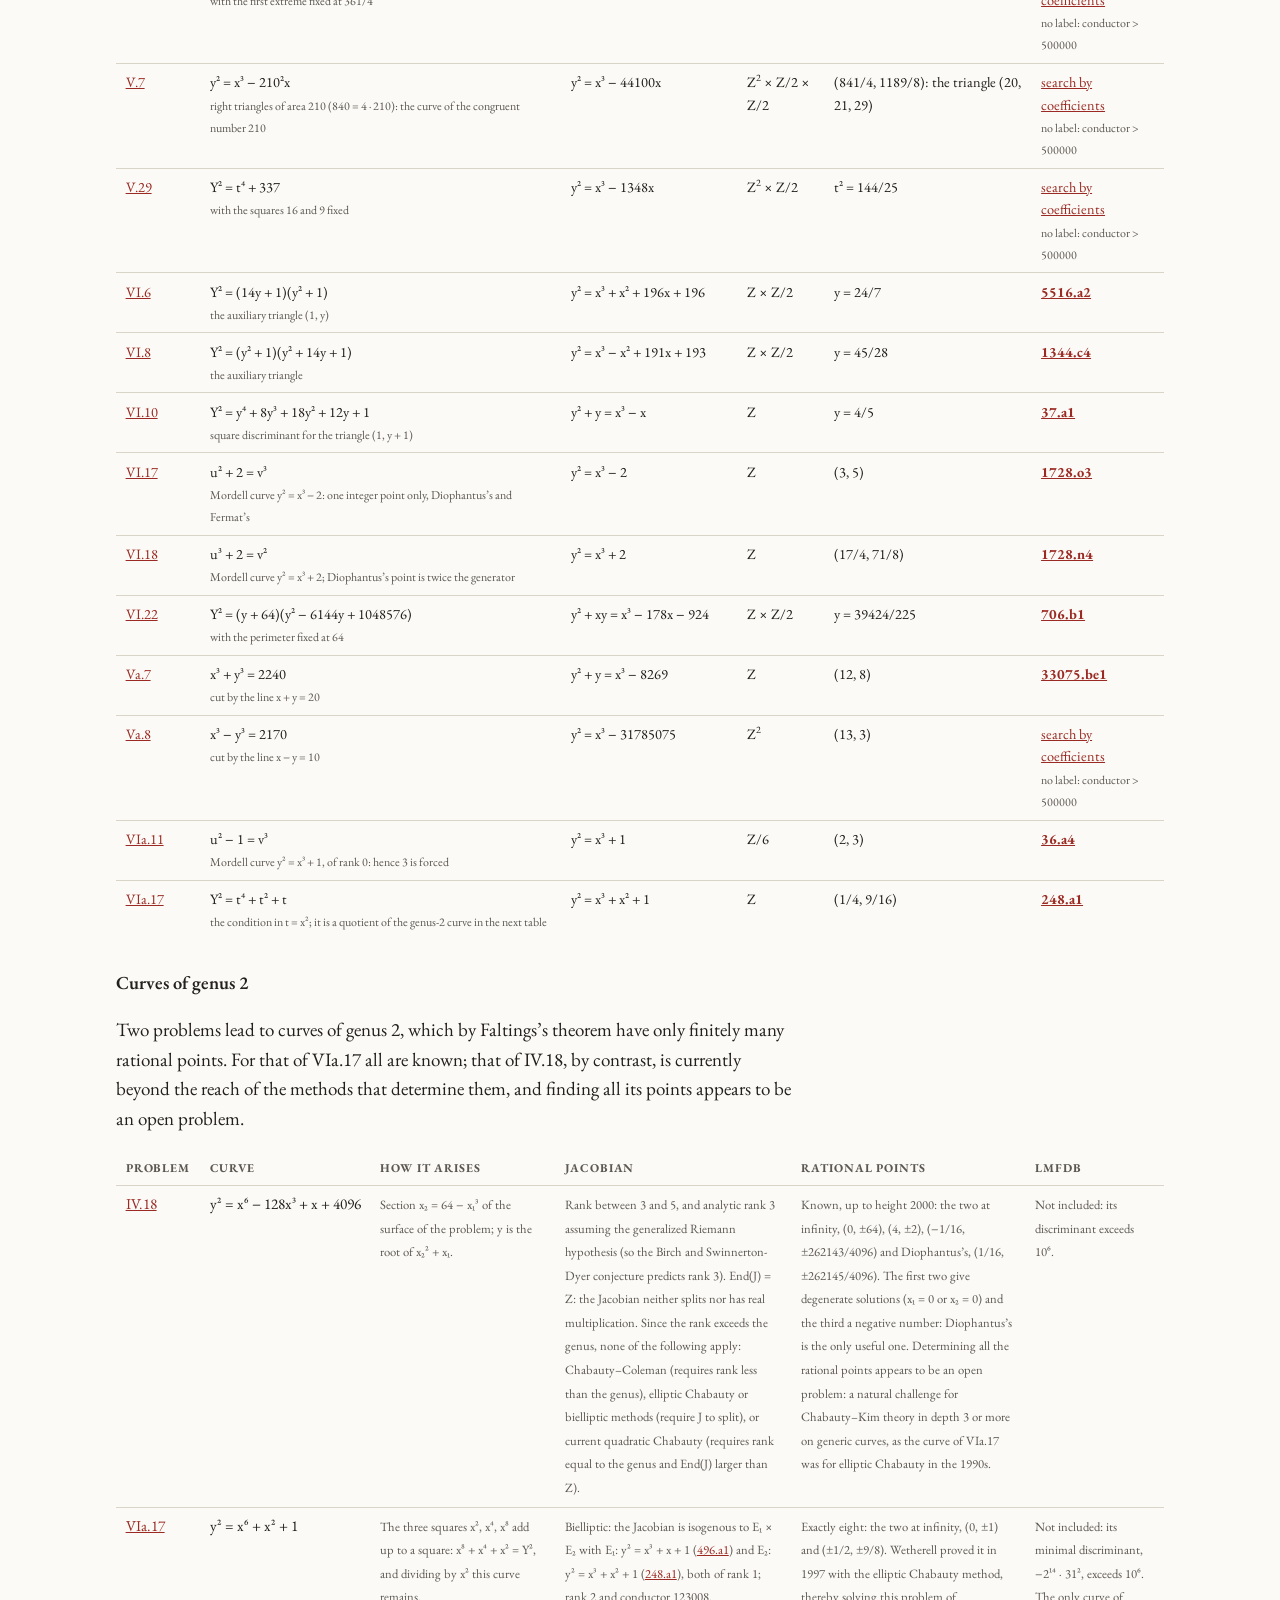
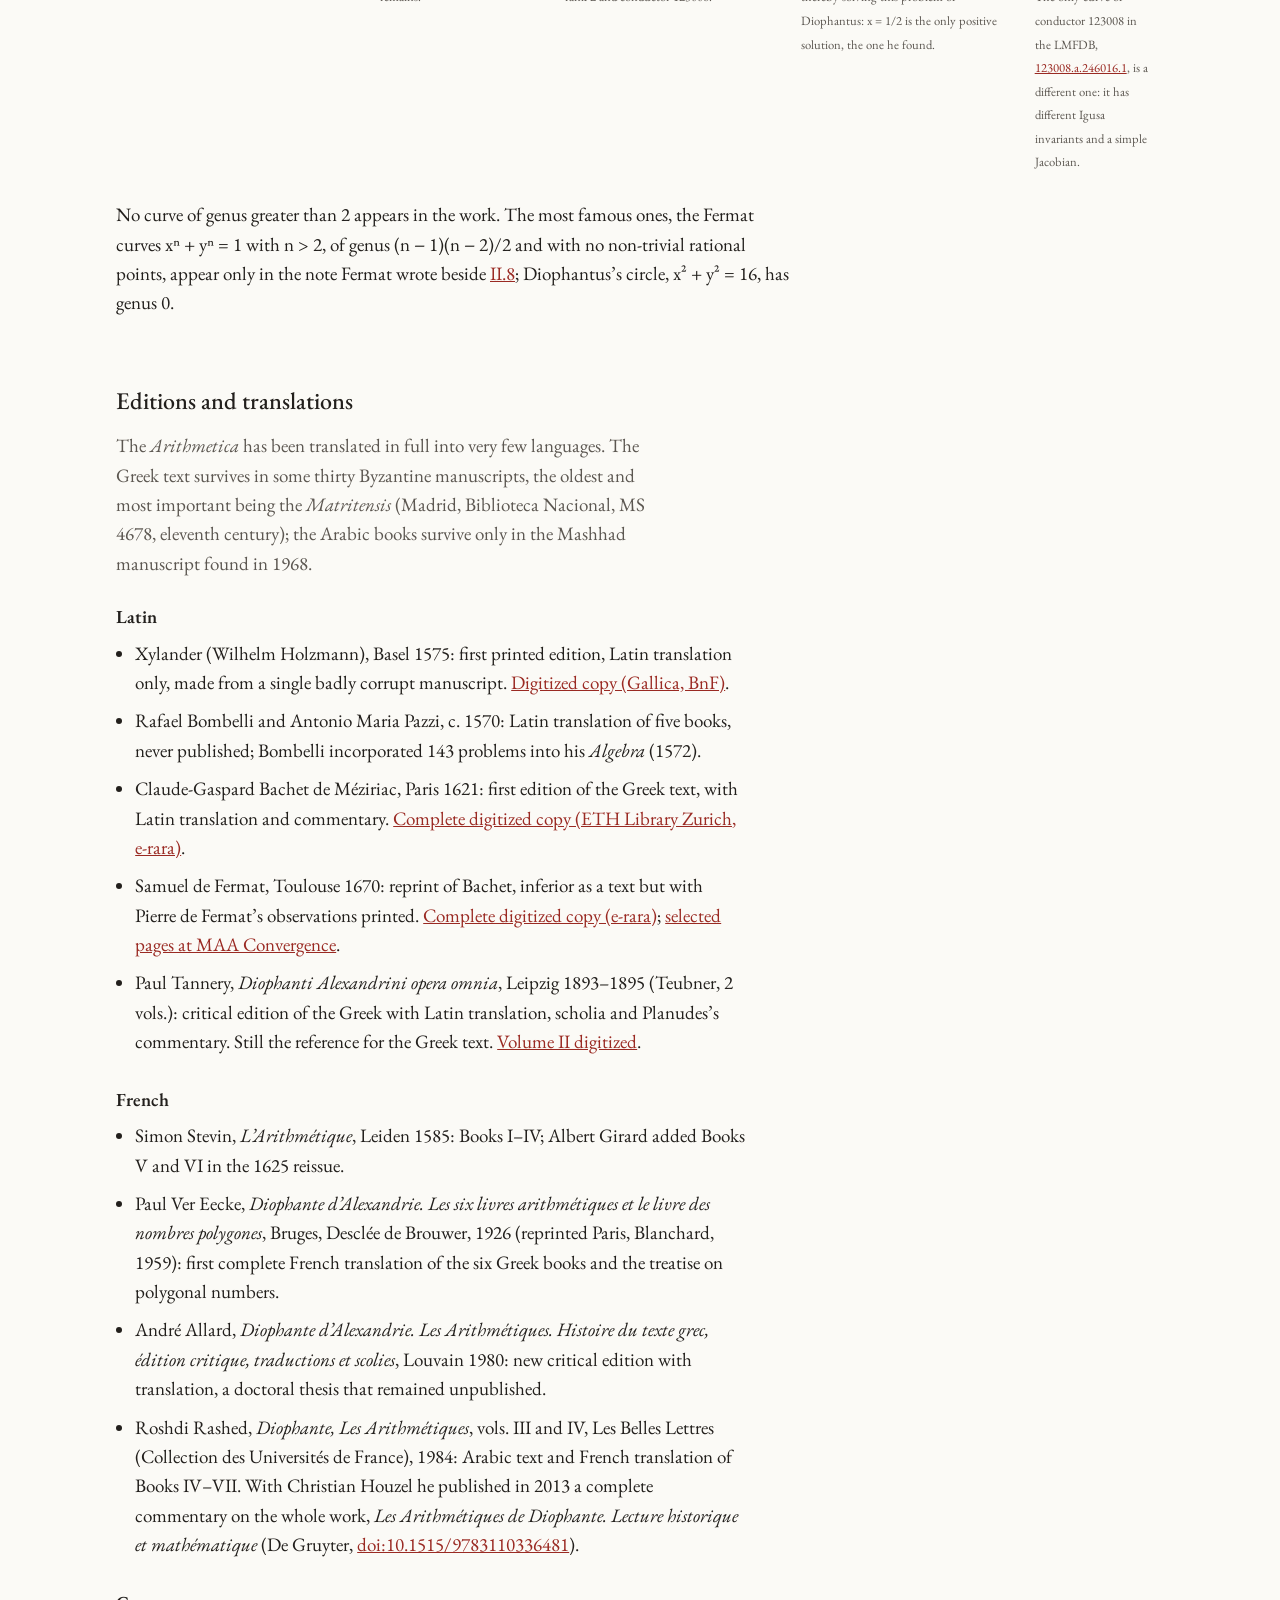
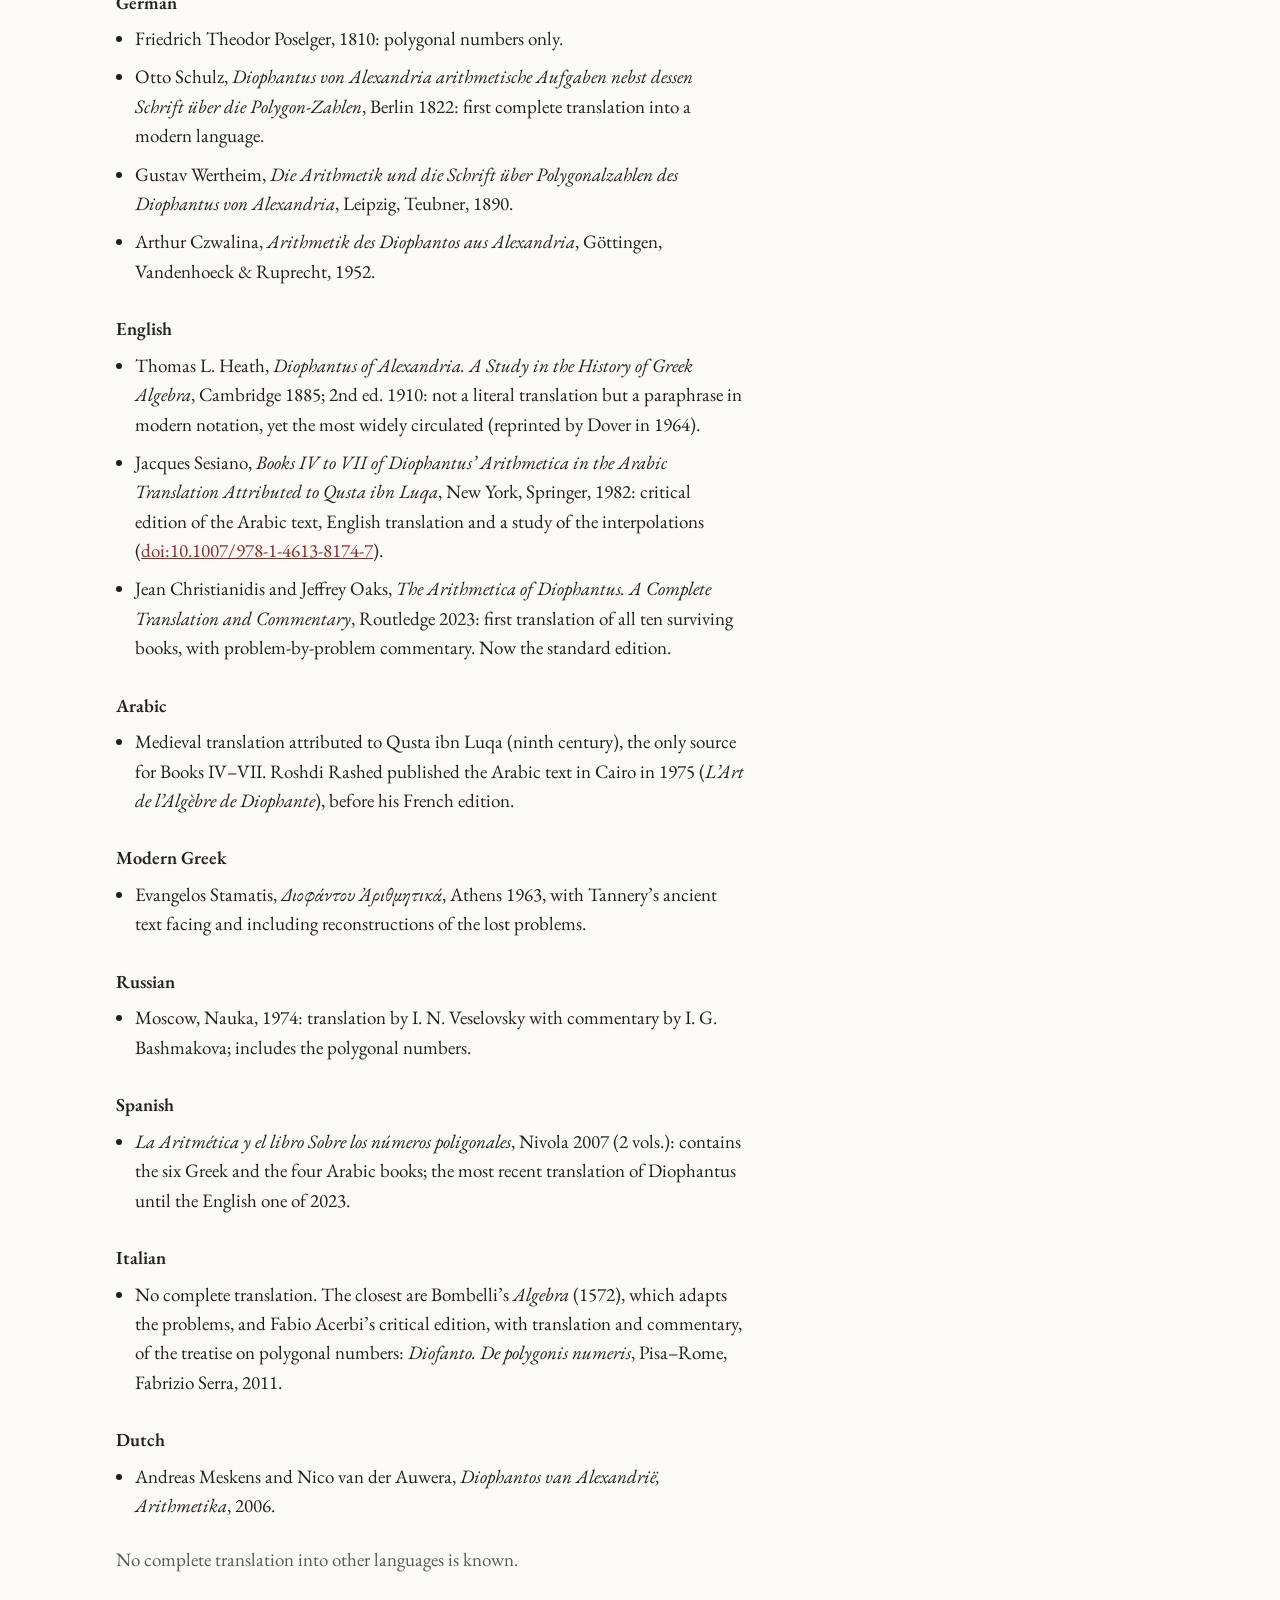
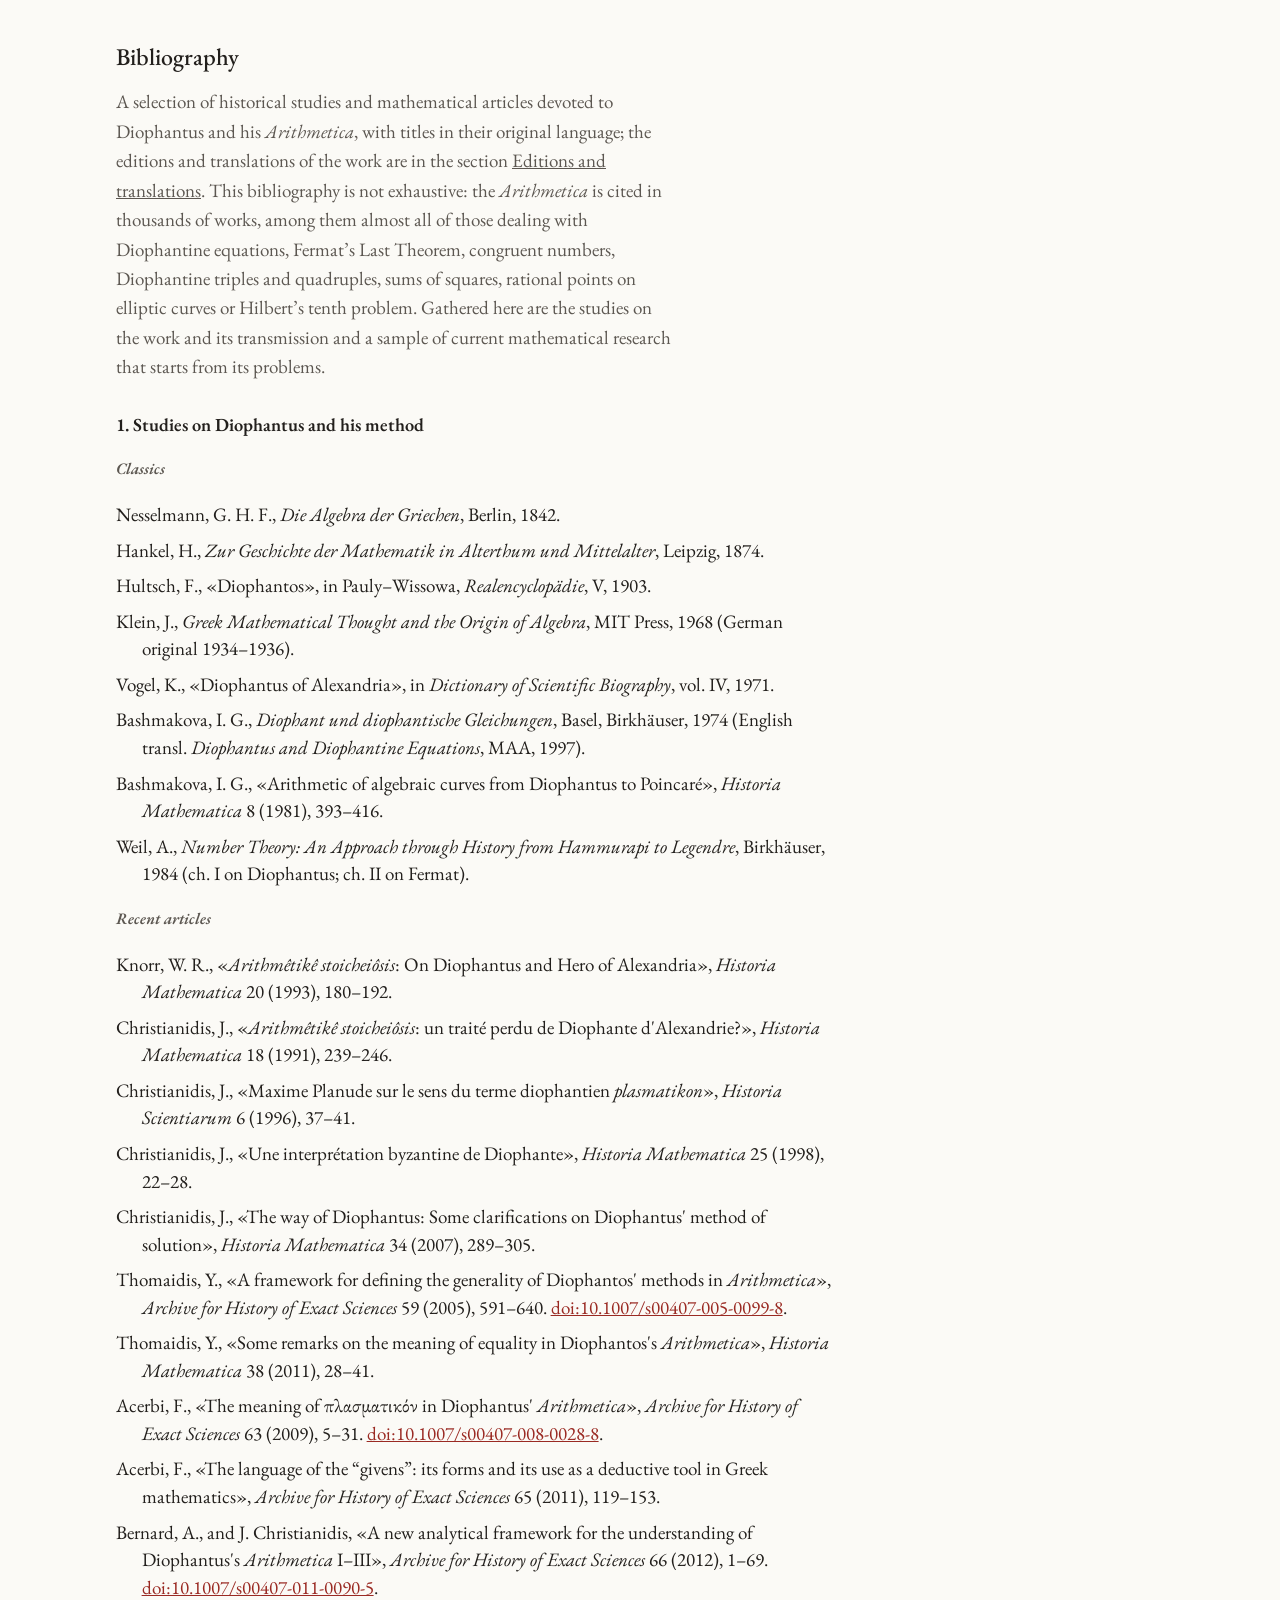
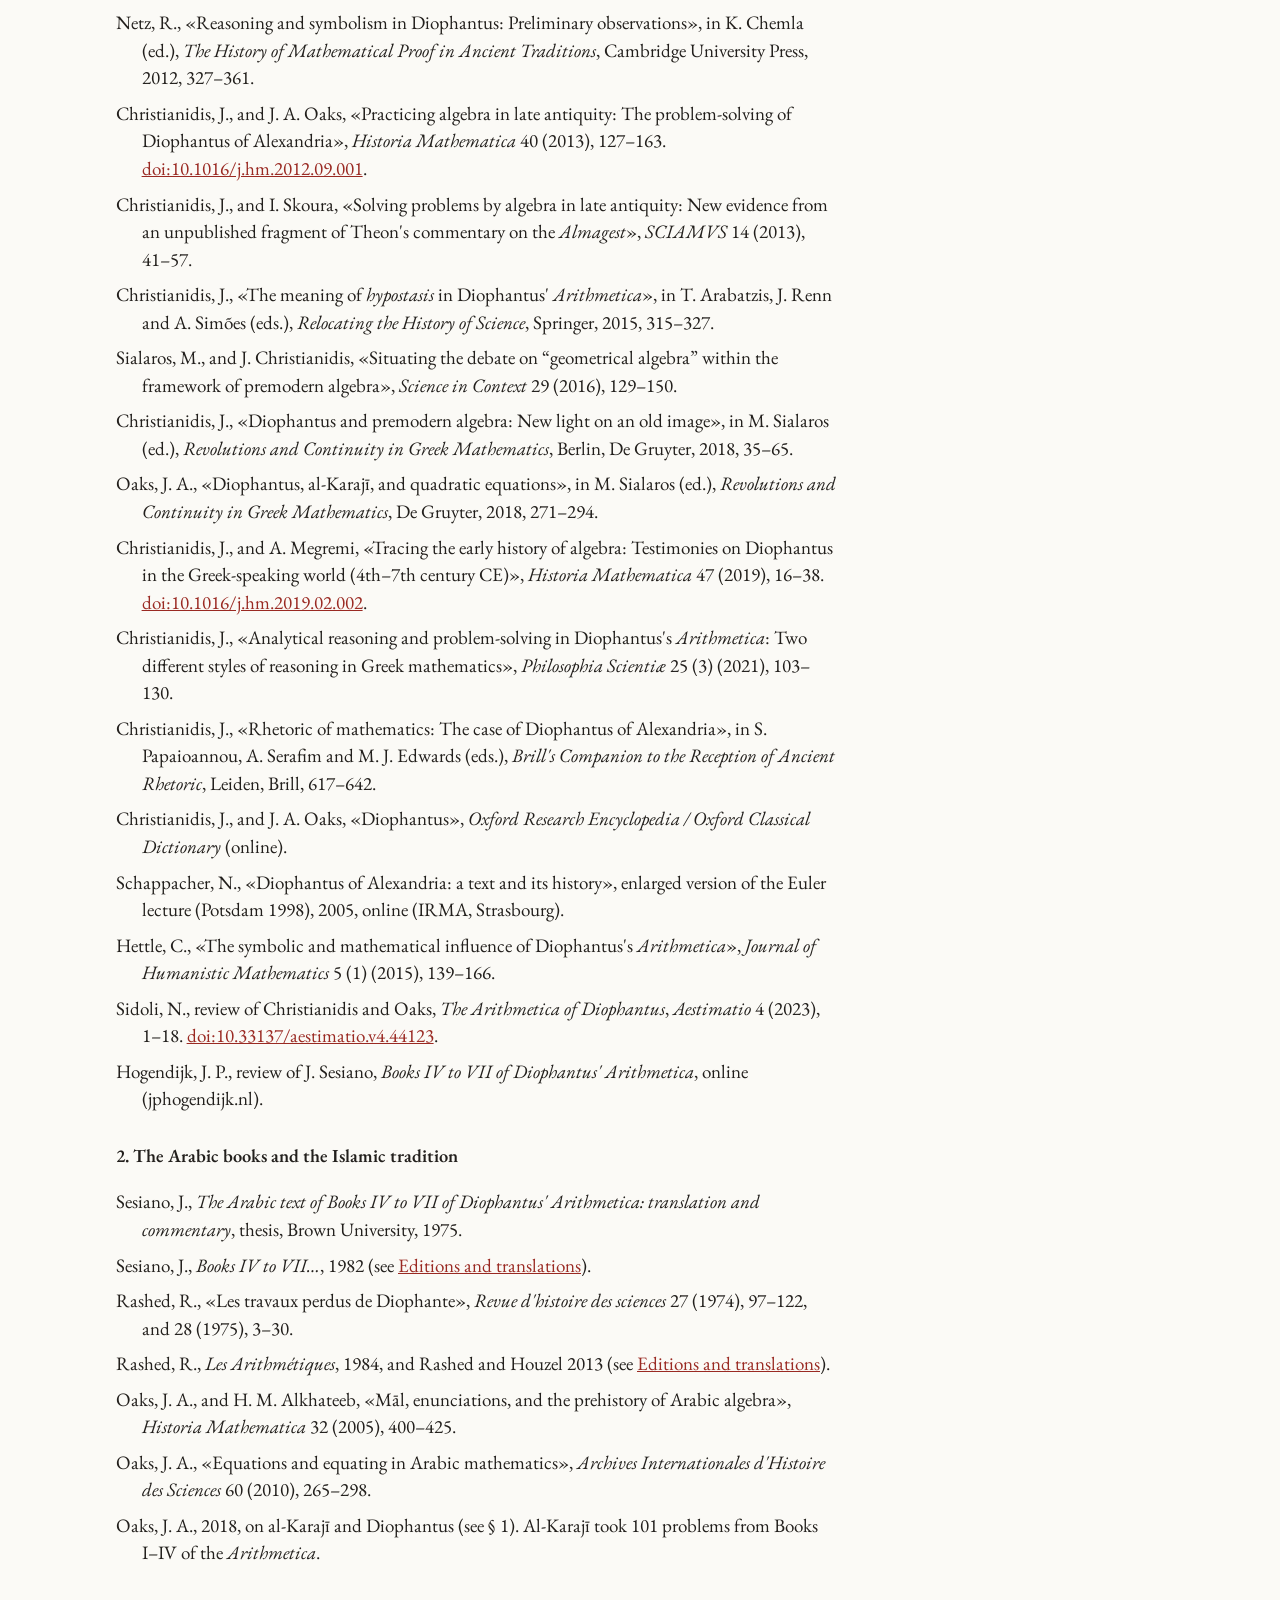
==== commit 40b33490: "Intro updated" ====
--- a/index.html
+++ b/index.html
@@ -6,7 +6,7 @@
 <link rel="preconnect" href="https://fonts.googleapis.com">
 <link rel="preconnect" href="https://fonts.gstatic.com" crossorigin>
 <link href="https://fonts.googleapis.com/css2?family=EB+Garamond:ital,wght@0,400;0,500;0,600;1,400;1,500&family=GFS+Didot&display=swap" rel="stylesheet">
-<link rel="stylesheet" href="assets/estilo.css?v=41dc6c43">
+<link rel="stylesheet" href="assets/estilo.css?v=b97c43d8">
 <title>Diofanto · Aritmética</title>
 <!--meta-->
 <meta name="description" content="Diophantus’s Arithmetica: all ten surviving books, Greek and Arabic, with 290 problems, Diophantus’s solutions, modern equations, SageMath cells and the geometry of each problem. In English and Spanish.">
@@ -45,8 +45,10 @@
       <p class="hero-greek" lang="grc">ΑΡΙΘΜΗΤΙΚΑ</p>
       <div class="hero-text">
         <h1><span data-i18n="es">La Aritmética de Diofanto de Alejandría</span><span data-i18n="en">The Arithmetica of Diophantus of Alexandria</span></h1>
-        <p class="hero-lead" data-i18n="es">Hacia el siglo III, en Alejandría, Diofanto reunió trece libros de problemas sobre números y los resolvió nombrando una incógnita, el <em>arithmós</em>, y escribiendo sus potencias con signos abreviados: es el álgebra más antigua que se conserva. Aquí están los diez libros que han llegado hasta nosotros, problema a problema, con la resolución de Diofanto, su lectura moderna y la geometría que esconde cada uno.</p>
-        <p class="hero-lead" data-i18n="en">Around the third century, in Alexandria, Diophantus gathered thirteen books of problems about numbers and solved them by naming an unknown, the <em>arithmos</em>, and writing its powers with abbreviated signs: it is the oldest algebra that survives. Here are the ten books that have come down to us, problem by problem, with Diophantus’s solution, its modern reading and the geometry hidden in each one.</p>
+        <p class="hero-lead" data-i18n="es">Hacia el siglo III, en Alejandría, Diofanto reunió trece libros de problemas sobre números y los resolvió nombrando una incógnita, el <em>arithmós</em>, y escribiendo sus potencias con signos abreviados: es el álgebra más antigua que se conserva. Aquí están los diez libros que han llegado hasta nosotros, seis en griego y cuatro en árabe, con sus 290 problemas uno a uno.</p>
+        <p class="hero-lead" data-i18n="es">La web quiere ser también una introducción a la teoría de números a través de la obra en la que nace: cada problema va acompañado de la resolución de Diofanto, de su formulación y su solución modernas, y de la curva o superficie que esconde; y la lectura que Fermat hizo de la <em>Aritmética</em>, con sus 48 observaciones al margen, une los problemas de Diofanto con los grandes teoremas y conjeturas de los siglos siguientes. <a href="#guia">Cómo está organizada</a>.</p>
+        <p class="hero-lead" data-i18n="en">Around the third century, in Alexandria, Diophantus gathered thirteen books of problems about numbers and solved them by naming an unknown, the <em>arithmos</em>, and writing its powers with abbreviated signs: it is the oldest algebra that survives. Here are the ten books that have come down to us, six in Greek and four in Arabic, with their 290 problems one by one.</p>
+        <p class="hero-lead" data-i18n="en">The site also aims to be an introduction to number theory through the work in which it was born: each problem comes with Diophantus’s solution, its modern formulation and solution, and the curve or surface hidden in it; and Fermat’s reading of the <em>Arithmetica</em>, with his 48 marginal observations, links Diophantus’s problems to the great theorems and conjectures of the following centuries. <a href="#guia">How the site is organized</a>.</p>
         <p class="hero-cta">
           <a class="cta cta-main random-problem" href="libro-1.html"><span data-i18n="es">Un problema al azar</span><span data-i18n="en">A random problem</span></a>
           <a class="cta" href="libro-2.html#ii-8"><span data-i18n="es">El problema de Fermat, II.8</span><span data-i18n="en">Fermat’s problem, II.8</span></a>
@@ -112,6 +114,21 @@
       <div class="life" data-i18n="en"><p>Of Diophantus’s life we know little more than the epigram in the <em>Palatine Anthology</em> tells: he was a boy for a sixth of his life, a youth for a twelfth, married a seventh later, had a son five years after that, the son lived half as long as his father, and Diophantus died four years later. Solve the problem and he lived 84 years.</p></div>
     </section>
 
+    <section class="guide-sec" id="guia">
+      <h2><span data-i18n="es">Cómo está organizada la web</span><span data-i18n="en">How the site is organized</span></h2>
+      <div class="g-grid">
+        <div class="g-card"><h3><a href="#libros"><span data-i18n="es">Los libros</span><span data-i18n="en">The books</span></a></h3><p data-i18n="es">Cada libro tiene su página, con los problemas en el orden de las ediciones: el enunciado, los datos y la resolución de Diofanto paso a paso, incluidos los intentos que descarta. Un índice lateral, con numerales griegos o arábigos, lleva a cada problema; los más célebres traen un comentario histórico, y los que Fermat anotó, el enlace a su observación.</p><p data-i18n="en">Each book has its own page, with the problems in the order of the editions: the statement, the data and Diophantus’s solution step by step, including the attempts he discards. A side index, in Greek or Arabic numerals, leads to each problem; the most famous ones carry a historical commentary, and those Fermat annotated, a link to his observation.</p></div>
+        <div class="g-card"><h3><a href="libro-2.html#ii-8"><span data-i18n="es">Tres vistas de cada problema</span><span data-i18n="en">Three views of each problem</span></a></h3><p data-i18n="es"><b>Ocultar soluciones</b> deja solo los enunciados, para intentarlos antes de leer a Diofanto. <b>Mostrar ecuaciones</b> añade al lado la formulación moderna, la solución algebraica y una celda de SageMath que reproduce la respuesta y se puede modificar. <b>Mostrar geometría</b> dice qué variedad define el problema, su dimensión y su género, una parametrización si es racional y, si es una curva elíptica, su grupo de Mordell–Weil y su ficha en la LMFDB, con código en Sage y en Magma. Los botones siguen a mano al bajar por la página, y cada libro se puede imprimir o guardar en PDF.</p><p data-i18n="en"><b>Hide solutions</b> leaves only the statements, so you can try them before reading Diophantus. <b>Show equations</b> adds alongside the modern formulation, the algebraic solution and a SageMath cell that reproduces the answer and can be modified. <b>Show geometry</b> tells which variety the problem defines, its dimension and genus, a parametrization when it is rational and, for an elliptic curve, its Mordell–Weil group and its LMFDB entry, with code in Sage and Magma. The buttons stay at hand as you scroll, and each book can be printed or saved as PDF.</p></div>
+        <div class="g-card"><h3><a href="#buscar"><span data-i18n="es">Buscar</span><span data-i18n="en">Search</span></a></h3><p data-i18n="es">Por número (II.8, IVa.17), por palabras («cubo», «triángulo rectángulo») o con filtros por libro, por tipo de geometría o por los que tienen comentario histórico. También hay un botón que lleva a un problema al azar.</p><p data-i18n="en">By number (II.8, IVa.17), by words (“cube”, “right triangle”) or with filters by book, by type of geometry or by those with a historical commentary. There is also a button that takes you to a random problem.</p></div>
+        <div class="g-card"><h3><a href="#notacion"><span data-i18n="es">La notación de Diofanto</span><span data-i18n="en">Diophantus’s notation</span></a></h3><p data-i18n="es">Los signos con los que escribe la incógnita, sus potencias, la resta y la igualdad, con ejemplos leídos en notación moderna.</p><p data-i18n="en">The signs with which he writes the unknown, its powers, subtraction and equality, with examples read in modern notation.</p></div>
+        <div class="g-card"><h3><a href="#curvas"><span data-i18n="es">Las curvas</span><span data-i18n="en">The curves</span></a></h3><p data-i18n="es">Las 19 curvas elípticas que aparecen en la obra, con su jacobiano, su grupo de puntos racionales y su etiqueta en la LMFDB, y las dos curvas de género 2: la de VIa.17, cuyos puntos se conocen todos, y la de IV.18, un problema abierto.</p><p data-i18n="en">The 19 elliptic curves that appear in the work, with their Jacobian, their group of rational points and their LMFDB label, and the two curves of genus 2: that of VIa.17, all of whose points are known, and that of IV.18, an open problem.</p></div>
+        <div class="g-card"><h3><a href="fermat.html"><span data-i18n="es">Las observaciones de Fermat</span><span data-i18n="en">Fermat’s observations</span></a></h3><p data-i18n="es">Las 48 notas que Fermat escribió en su ejemplar de la edición de Bachet: qué dice cada una, a qué problema se refiere, quién demostró después su teorema y el texto latino completo.</p><p data-i18n="en">The 48 notes Fermat wrote in his copy of Bachet’s edition: what each says, which problem it refers to, who later proved its theorem, and the full Latin text.</p></div>
+        <div class="g-card"><h3><a href="legado.html"><span data-i18n="es">La <em>Aritmética</em> en la teoría de números</span><span data-i18n="en">The <em>Arithmetica</em> in number theory</span></a></h3><p data-i18n="es">Doce hilos que van de Diofanto a la matemática actual, del último teorema de Fermat y las sumas de cuadrados a los números congruentes, las curvas de Mordell o el décimo problema de Hilbert, con quién los propuso, quién los resolvió y las referencias.</p><p data-i18n="en">Twelve threads running from Diophantus to current mathematics, from Fermat’s Last Theorem and sums of squares to congruent numbers, Mordell curves or Hilbert’s tenth problem, with who posed them, who solved them and the references.</p></div>
+        <div class="g-card"><h3><a href="#ediciones"><span data-i18n="es">Ediciones, portadas y bibliografía</span><span data-i18n="en">Editions, title pages and bibliography</span></a></h3><p data-i18n="es">Las ediciones y traducciones de la obra desde 1575, con enlaces a las digitalizadas, las portadas de las principales y una bibliografía de estudios sobre Diofanto y su legado.</p><p data-i18n="en">The editions and translations of the work since 1575, with links to the digitized ones, the title pages of the main ones and a bibliography of studies on Diophantus and his legacy.</p></div>
+      </div>
+      <p class="g-note" data-i18n="es">La numeración de los problemas es la de Tannery para los libros griegos y la de Sesiano para los árabes. Las resoluciones siguen las ediciones de Tannery y Heath y la traducción de Christianidis y Oaks (2023), y las respuestas de Diofanto se han verificado por ordenador con el código de cada problema. La web está en inglés y en castellano (botón EN/ES) y tiene modo nocturno; para correcciones y sugerencias hay un buzón al pie de cada página.</p>
+      <p class="g-note" data-i18n="en">Problems are numbered following Tannery for the Greek books and Sesiano for the Arabic ones. The solutions follow the editions of Tannery and Heath and the translation of Christianidis and Oaks (2023), and Diophantus’s answers have been verified by computer with the code of each problem. The site is in English and Spanish (EN/ES button) and has a dark mode; for corrections and suggestions there is a box at the foot of every page.</p>
+    </section>
     <section class="search-sec" id="buscar">
       <h2><span data-i18n="es">Buscar un problema</span><span data-i18n="en">Find a problem</span></h2>
       <form class="search" role="search">
--- a/assets/estilo.css
+++ b/assets/estilo.css
@@ -401,3 +401,15 @@
   .leg h3 { font-size: 0.78rem; letter-spacing: 0.08em; text-transform: uppercase; color: var(--ink-2); font-weight: 400; margin: 0.9rem 0 0.4rem; }
   .leg ul.bib li { font-size: 0.95rem; }
   @media (max-width: 34rem) { .leg dl { grid-template-columns: 1fr; gap: 0.15rem; } .leg dd { margin-bottom: 0.5rem; } }
+
+  /* ---------- Cómo está organizada la web ---------- */
+  .guide-sec { margin: 0 0 3rem; }
+  .g-grid { display: grid; grid-template-columns: repeat(auto-fill, minmax(19rem, 1fr)); gap: 1rem 1.6rem; margin-top: 0.8rem; }
+  .g-card { border-top: 2px solid var(--rubric); padding-top: 0.6rem; }
+  .g-card h3 { font-size: 1.12rem; font-weight: 500; margin: 0 0 0.35rem; }
+  .g-card h3 a { color: var(--ink); text-decoration: none; }
+  .g-card h3 a:hover { color: var(--rubric); }
+  .g-card p { margin: 0; font-size: 0.98rem; color: var(--ink-2); line-height: 1.55; }
+  .g-card b { color: var(--ink); font-weight: 600; }
+  .g-note { max-width: 75ch; color: var(--ink-2); font-size: 0.98rem; margin-top: 1.4rem; }
+  .hero-lead a { color: var(--rubric); }
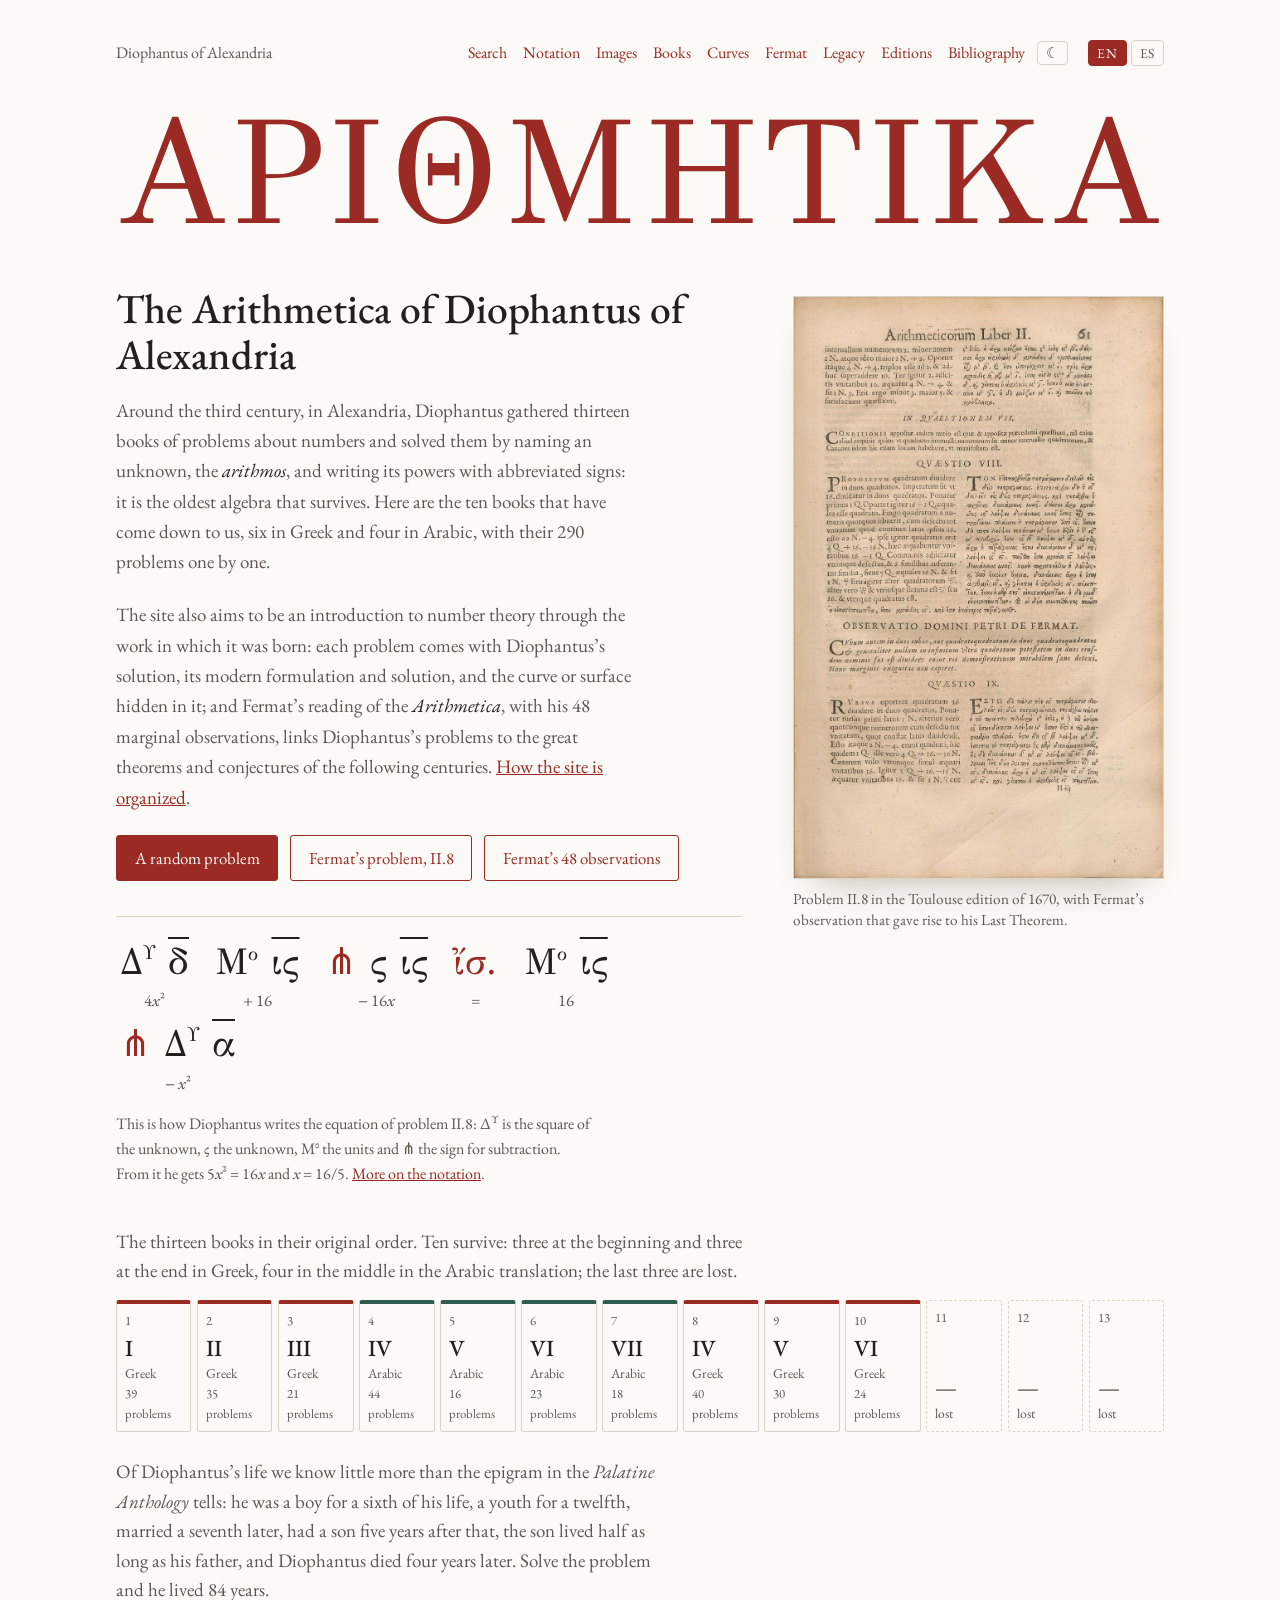
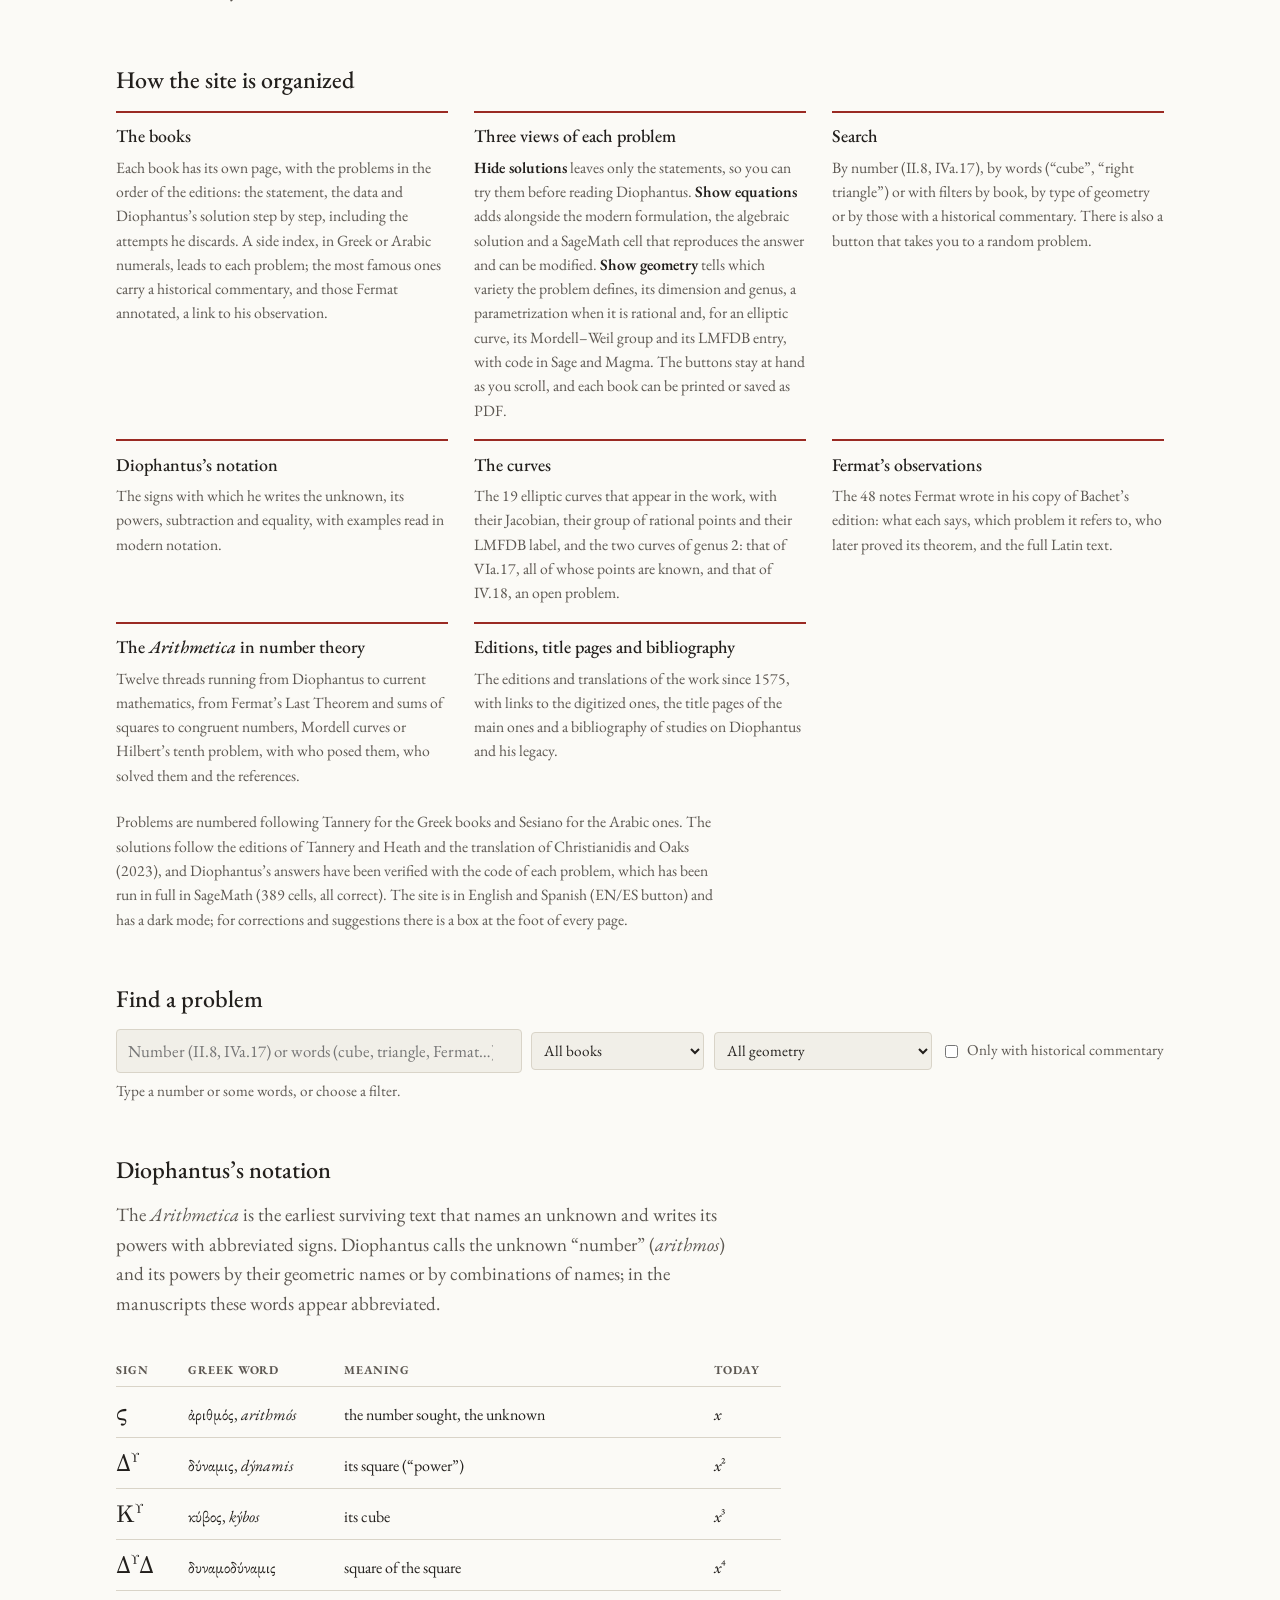
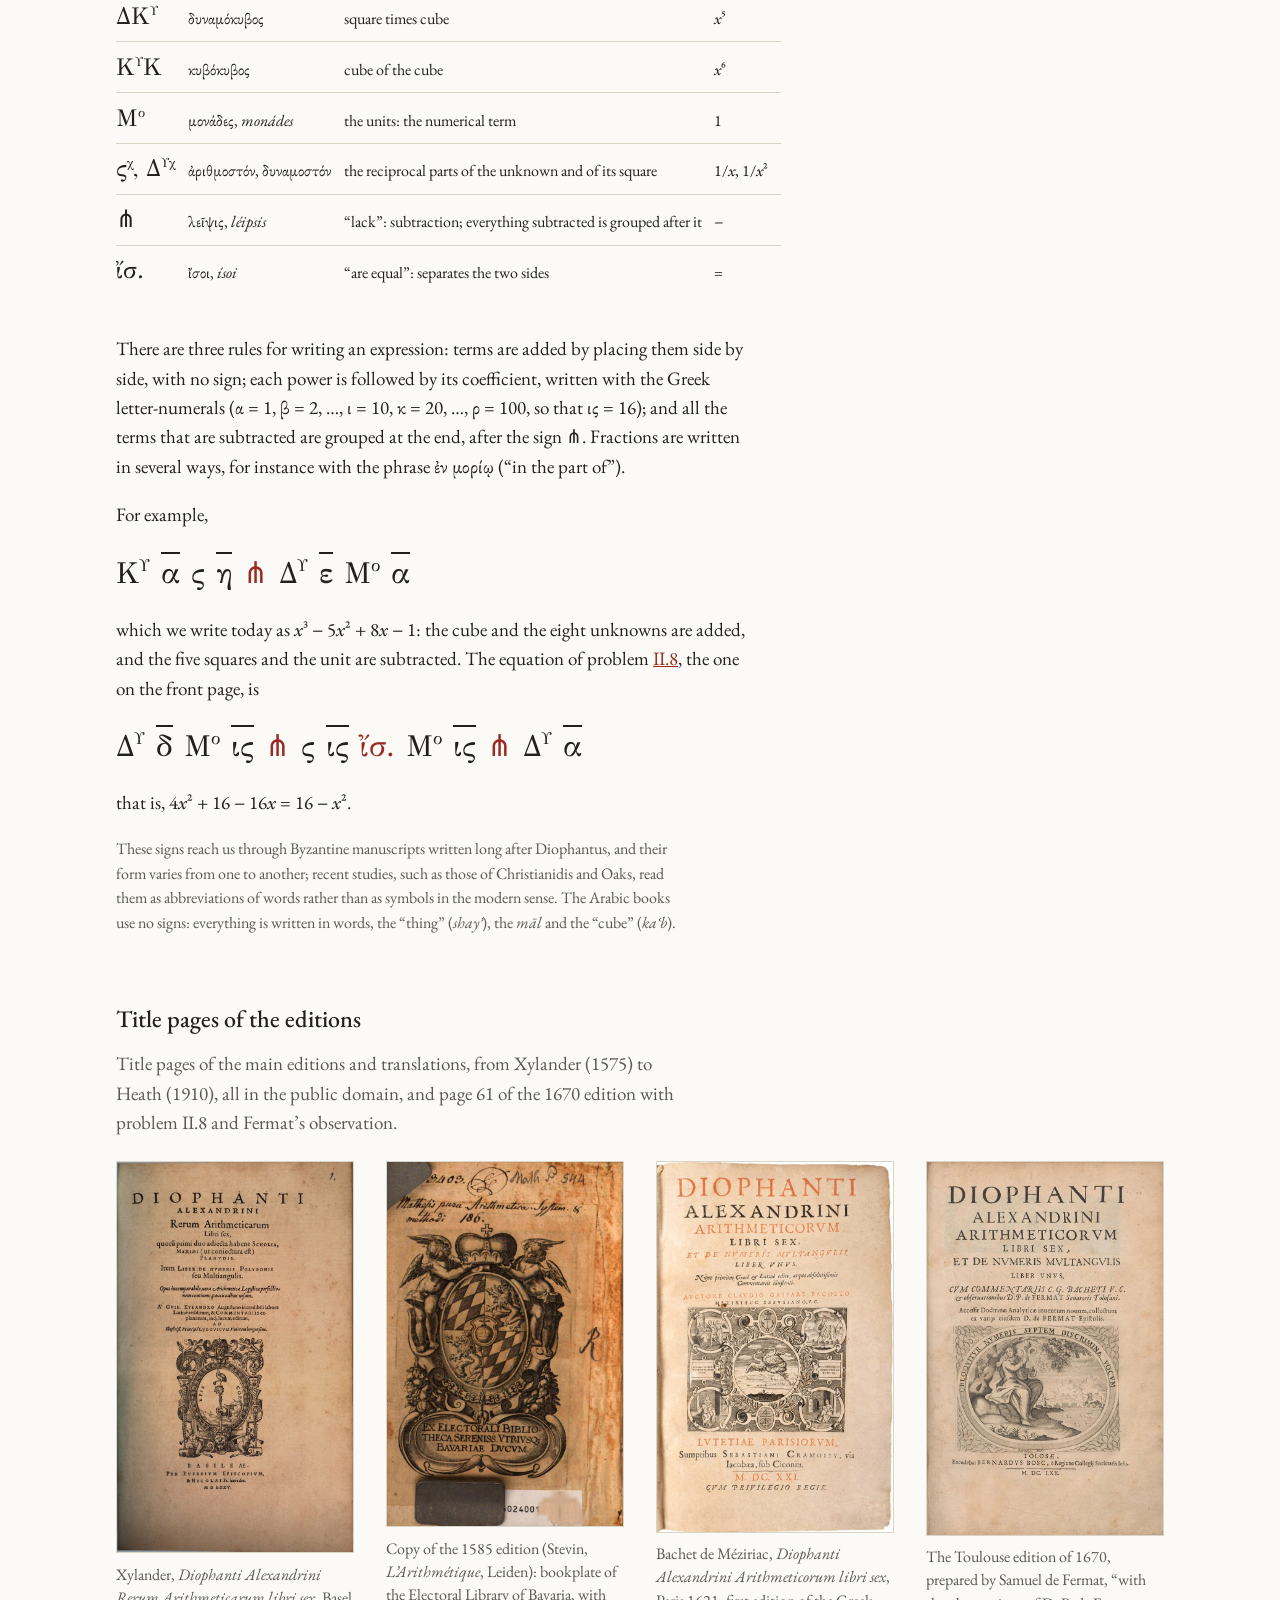
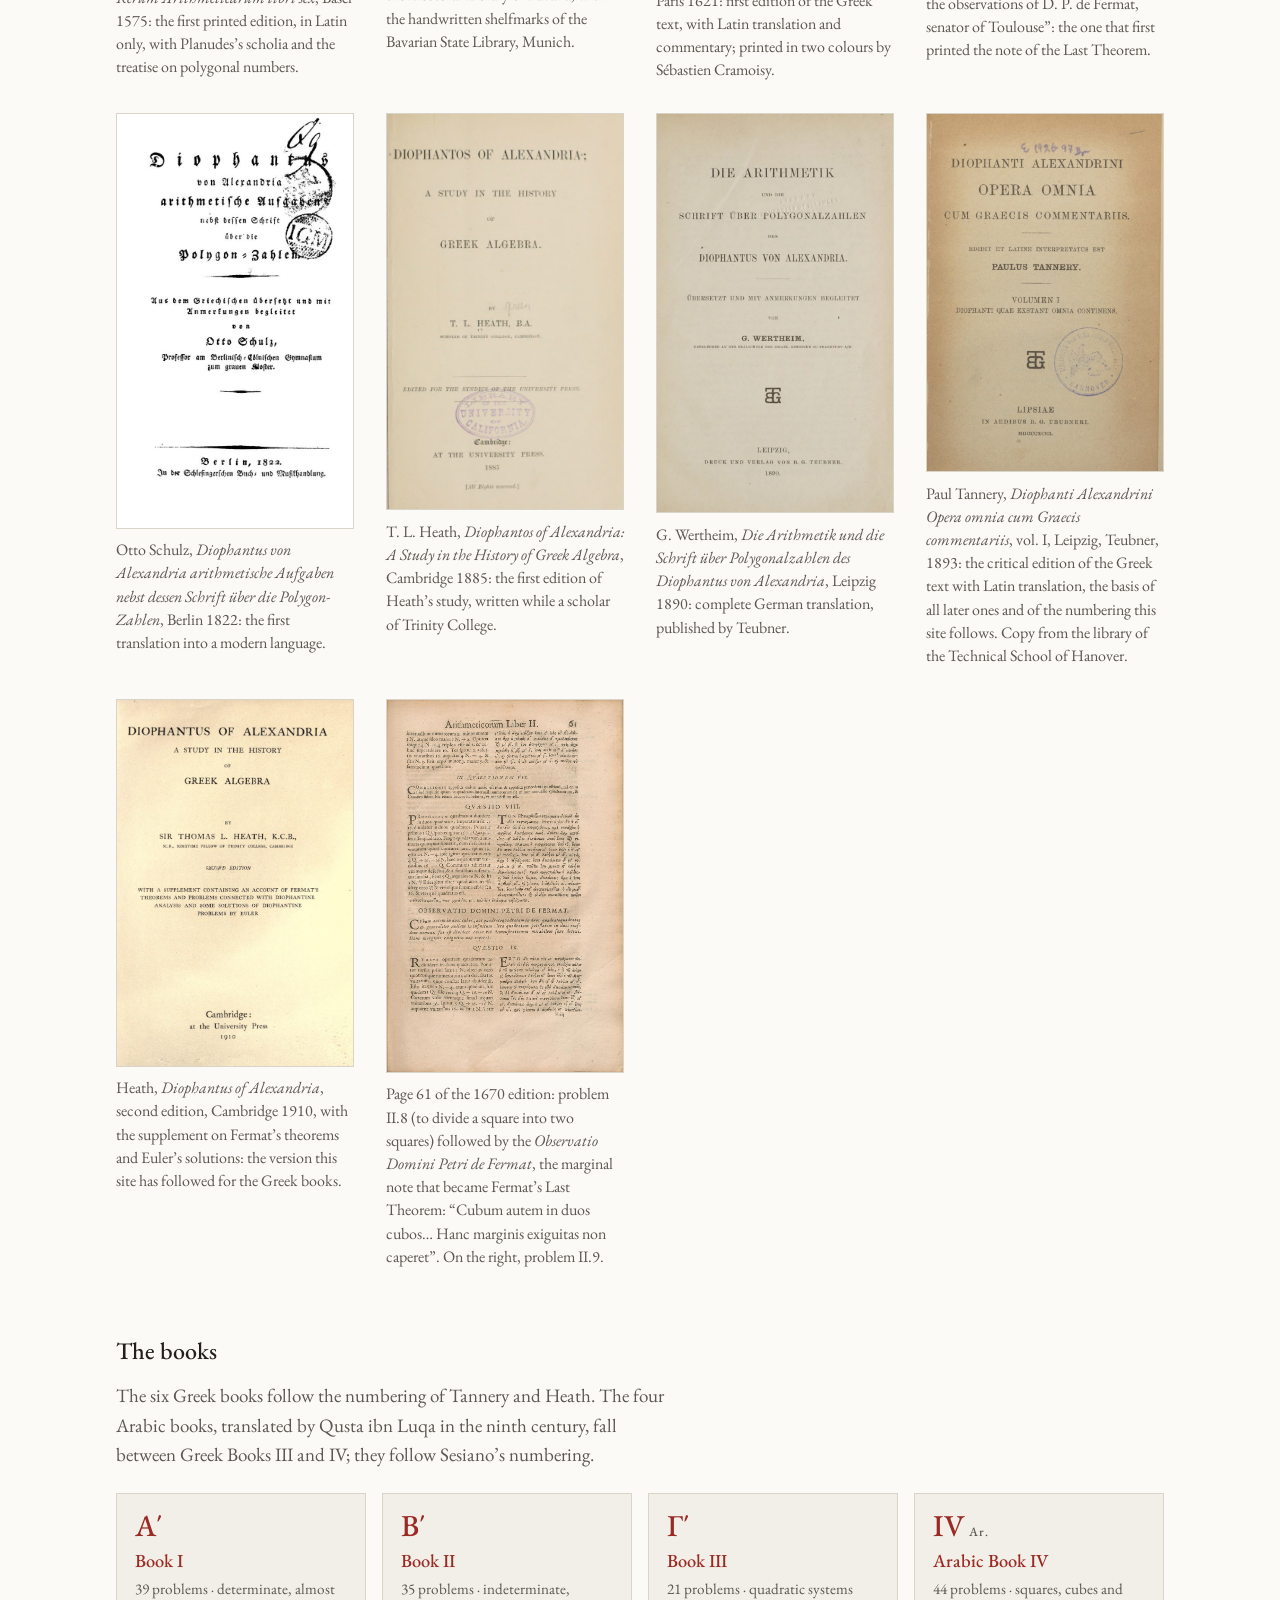
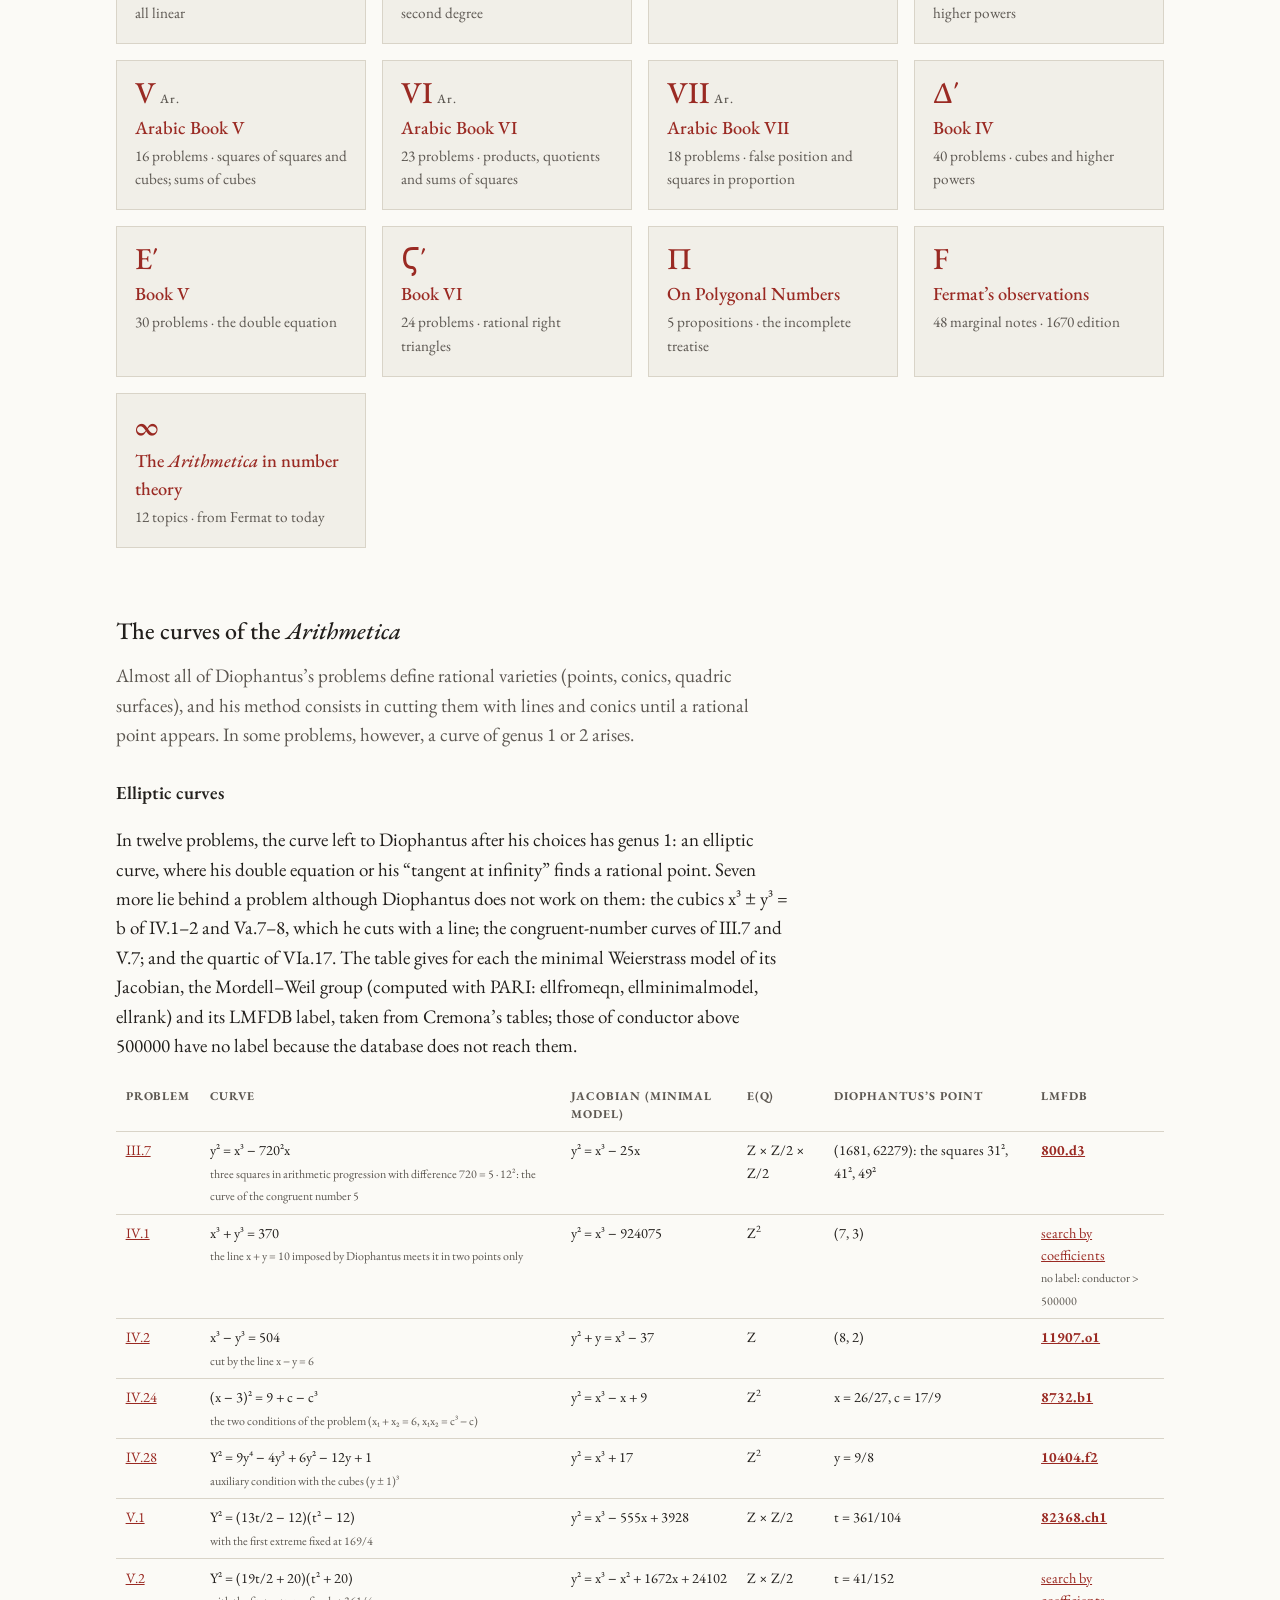
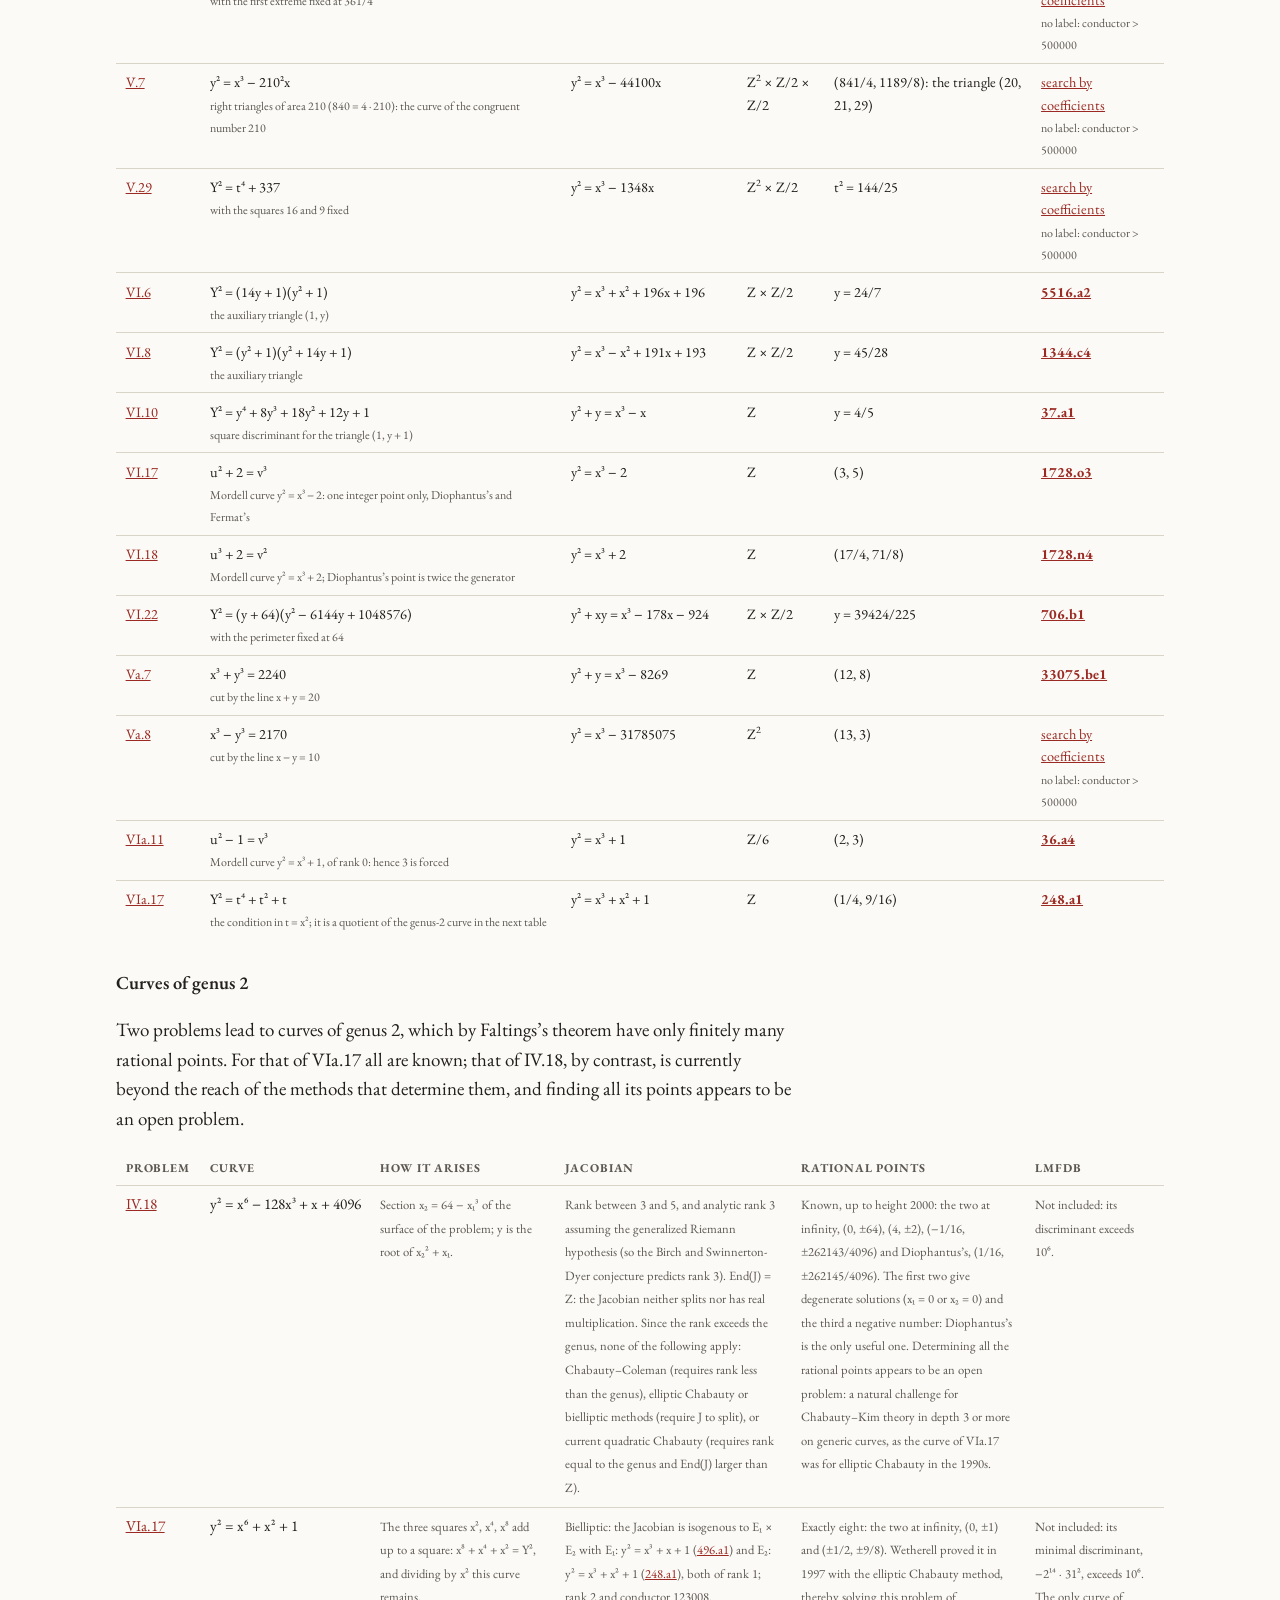
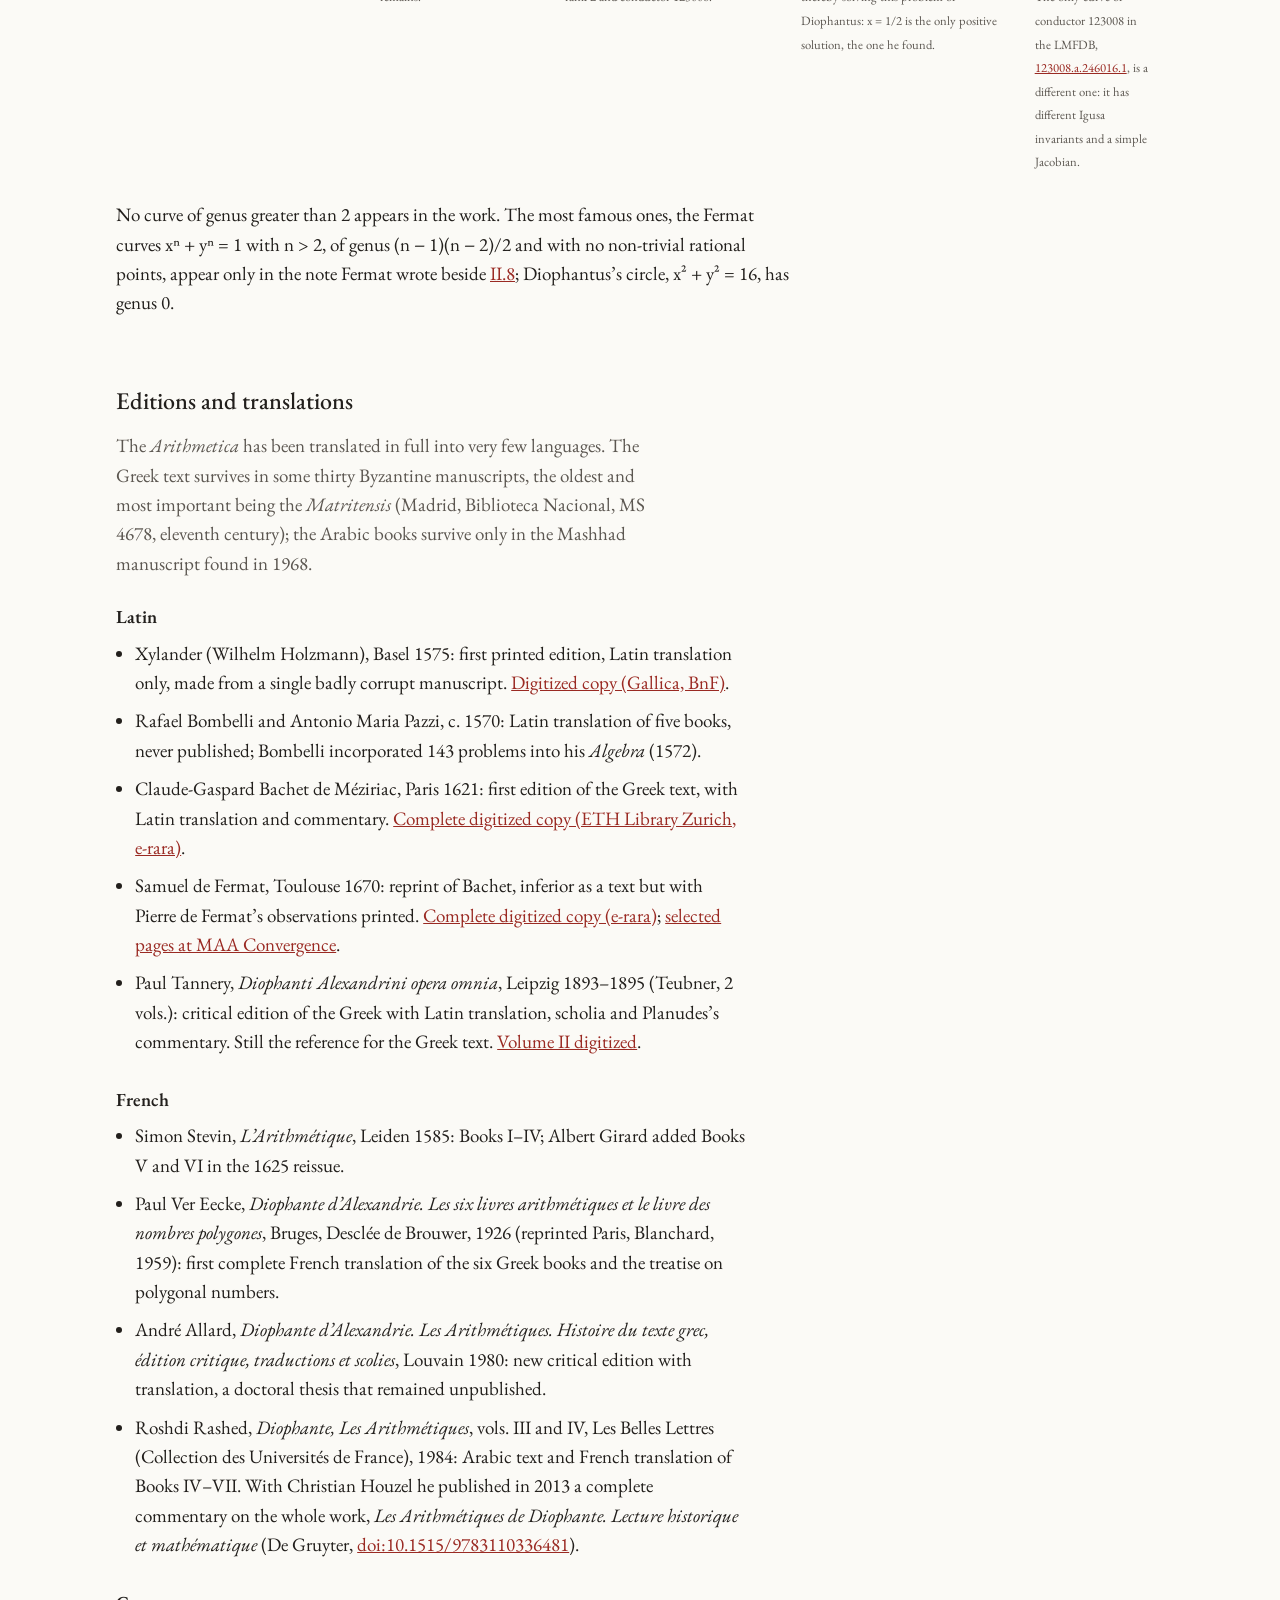
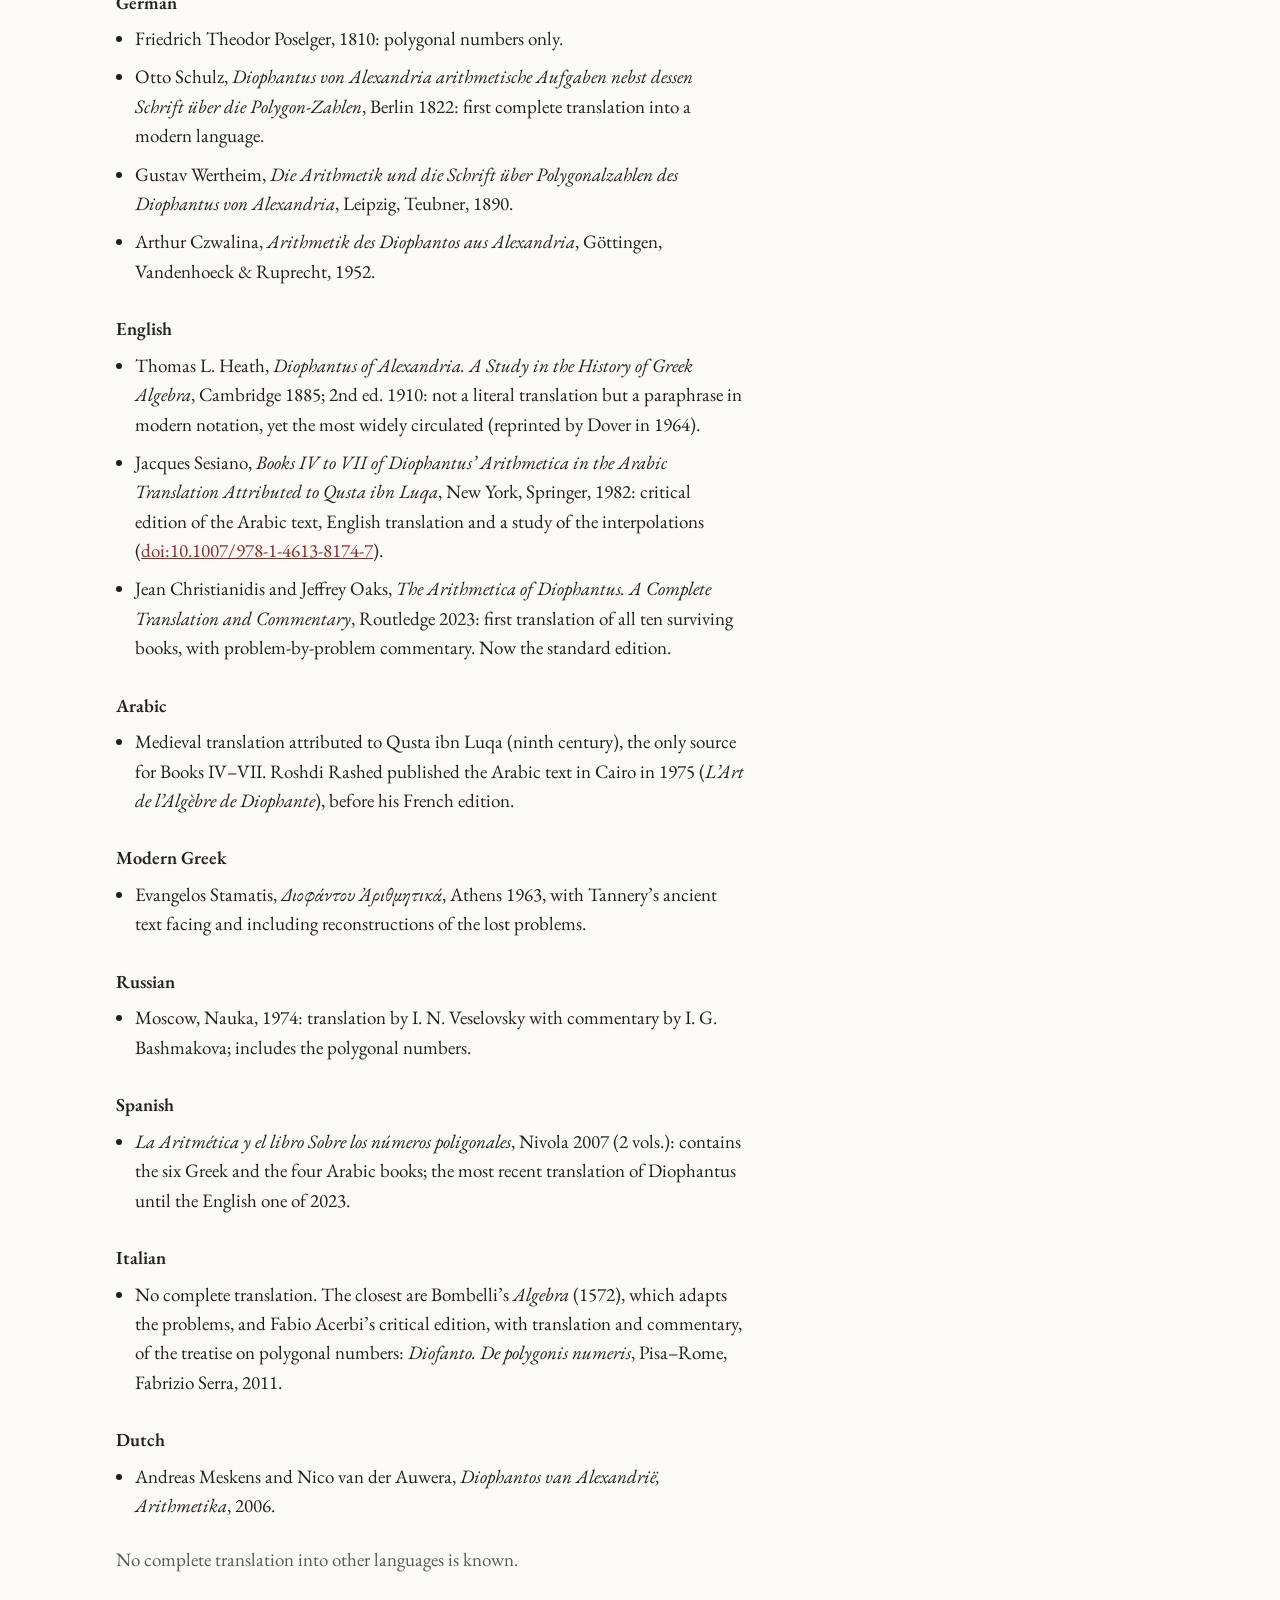
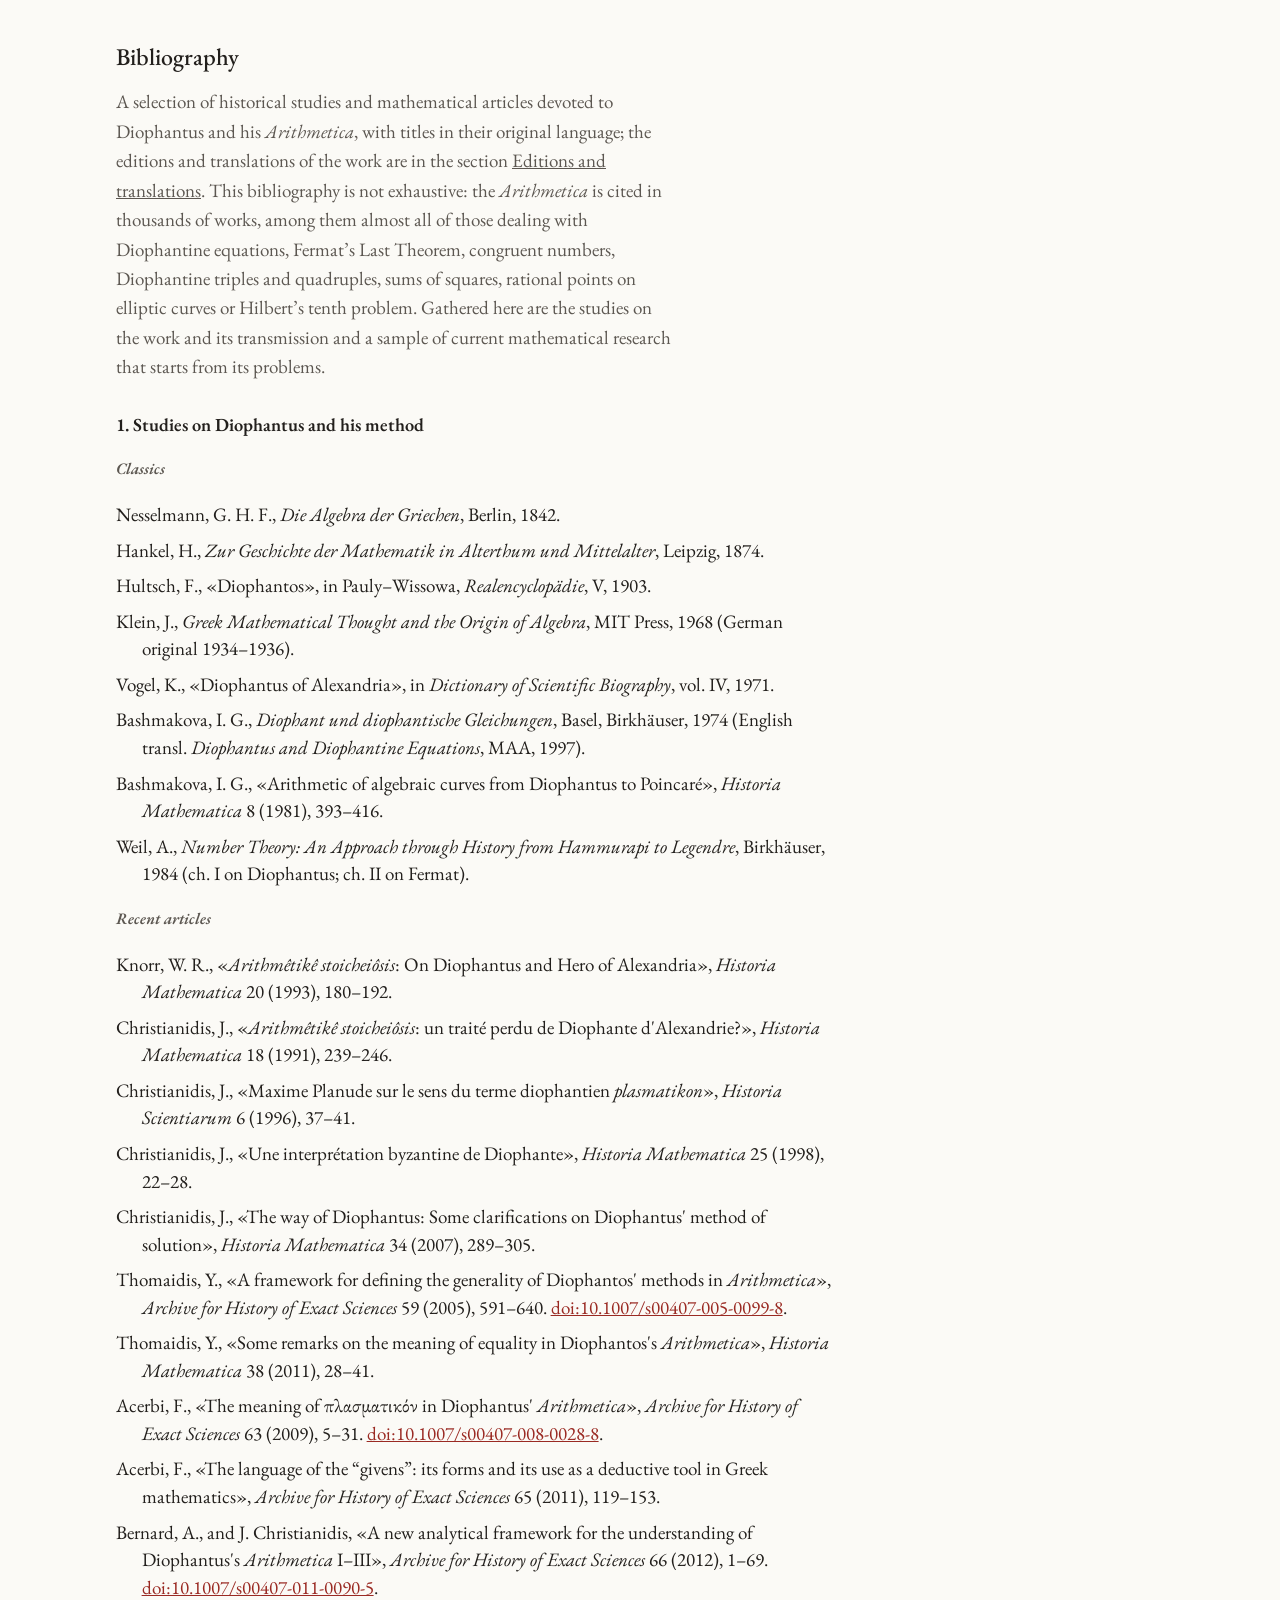
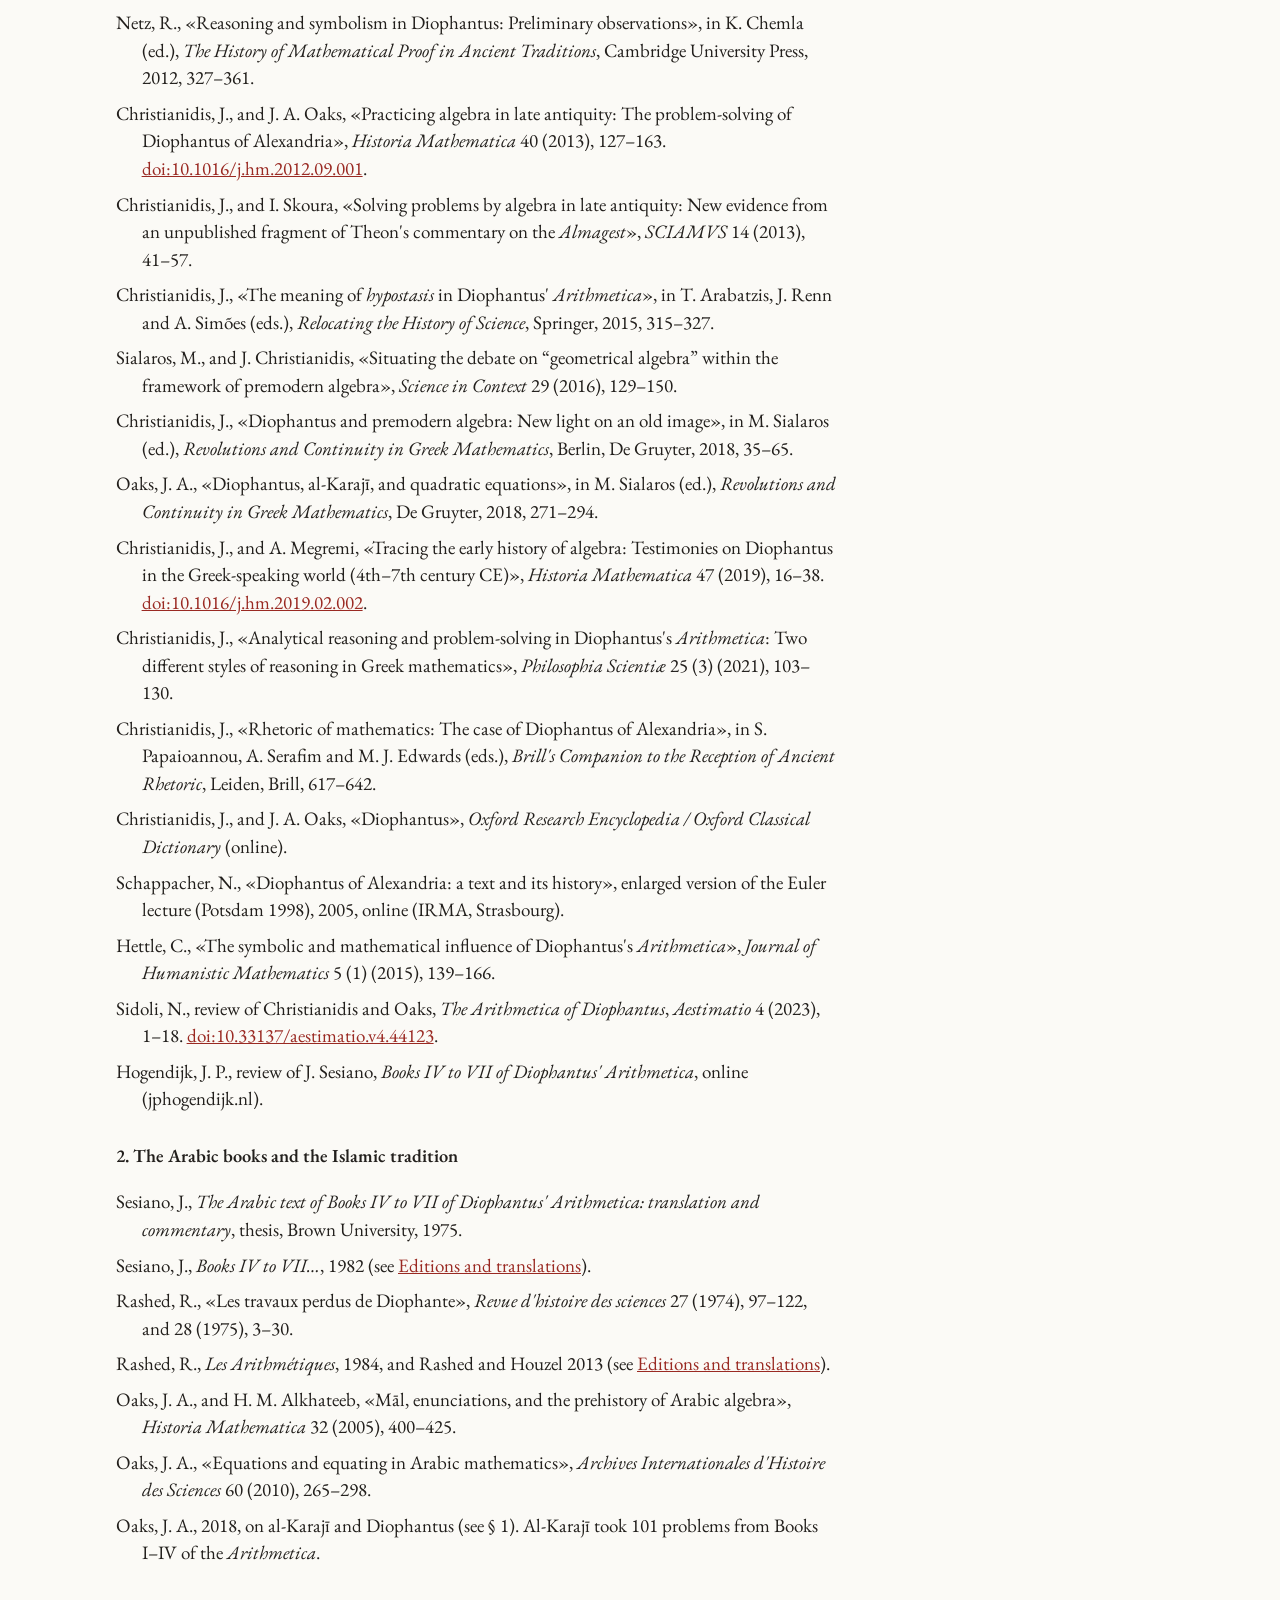
==== commit 508a6e4b: "sage passed" ====
--- a/index.html
+++ b/index.html
@@ -126,8 +126,8 @@
         <div class="g-card"><h3><a href="legado.html"><span data-i18n="es">La <em>Aritmética</em> en la teoría de números</span><span data-i18n="en">The <em>Arithmetica</em> in number theory</span></a></h3><p data-i18n="es">Doce hilos que van de Diofanto a la matemática actual, del último teorema de Fermat y las sumas de cuadrados a los números congruentes, las curvas de Mordell o el décimo problema de Hilbert, con quién los propuso, quién los resolvió y las referencias.</p><p data-i18n="en">Twelve threads running from Diophantus to current mathematics, from Fermat’s Last Theorem and sums of squares to congruent numbers, Mordell curves or Hilbert’s tenth problem, with who posed them, who solved them and the references.</p></div>
         <div class="g-card"><h3><a href="#ediciones"><span data-i18n="es">Ediciones, portadas y bibliografía</span><span data-i18n="en">Editions, title pages and bibliography</span></a></h3><p data-i18n="es">Las ediciones y traducciones de la obra desde 1575, con enlaces a las digitalizadas, las portadas de las principales y una bibliografía de estudios sobre Diofanto y su legado.</p><p data-i18n="en">The editions and translations of the work since 1575, with links to the digitized ones, the title pages of the main ones and a bibliography of studies on Diophantus and his legacy.</p></div>
       </div>
-      <p class="g-note" data-i18n="es">La numeración de los problemas es la de Tannery para los libros griegos y la de Sesiano para los árabes. Las resoluciones siguen las ediciones de Tannery y Heath y la traducción de Christianidis y Oaks (2023), y las respuestas de Diofanto se han verificado por ordenador con el código de cada problema. La web está en inglés y en castellano (botón EN/ES) y tiene modo nocturno; para correcciones y sugerencias hay un buzón al pie de cada página.</p>
-      <p class="g-note" data-i18n="en">Problems are numbered following Tannery for the Greek books and Sesiano for the Arabic ones. The solutions follow the editions of Tannery and Heath and the translation of Christianidis and Oaks (2023), and Diophantus’s answers have been verified by computer with the code of each problem. The site is in English and Spanish (EN/ES button) and has a dark mode; for corrections and suggestions there is a box at the foot of every page.</p>
+      <p class="g-note" data-i18n="es">La numeración de los problemas es la de Tannery para los libros griegos y la de Sesiano para los árabes. Las resoluciones siguen las ediciones de Tannery y Heath y la traducción de Christianidis y Oaks (2023), y las respuestas de Diofanto se han verificado con el código de cada problema, que se ha ejecutado completo en SageMath (389 celdas, todas correctas). La web está en inglés y en castellano (botón EN/ES) y tiene modo nocturno; para correcciones y sugerencias hay un buzón al pie de cada página.</p>
+      <p class="g-note" data-i18n="en">Problems are numbered following Tannery for the Greek books and Sesiano for the Arabic ones. The solutions follow the editions of Tannery and Heath and the translation of Christianidis and Oaks (2023), and Diophantus’s answers have been verified with the code of each problem, which has been run in full in SageMath (389 cells, all correct). The site is in English and Spanish (EN/ES button) and has a dark mode; for corrections and suggestions there is a box at the foot of every page.</p>
     </section>
     <section class="search-sec" id="buscar">
       <h2><span data-i18n="es">Buscar un problema</span><span data-i18n="en">Find a problem</span></h2>
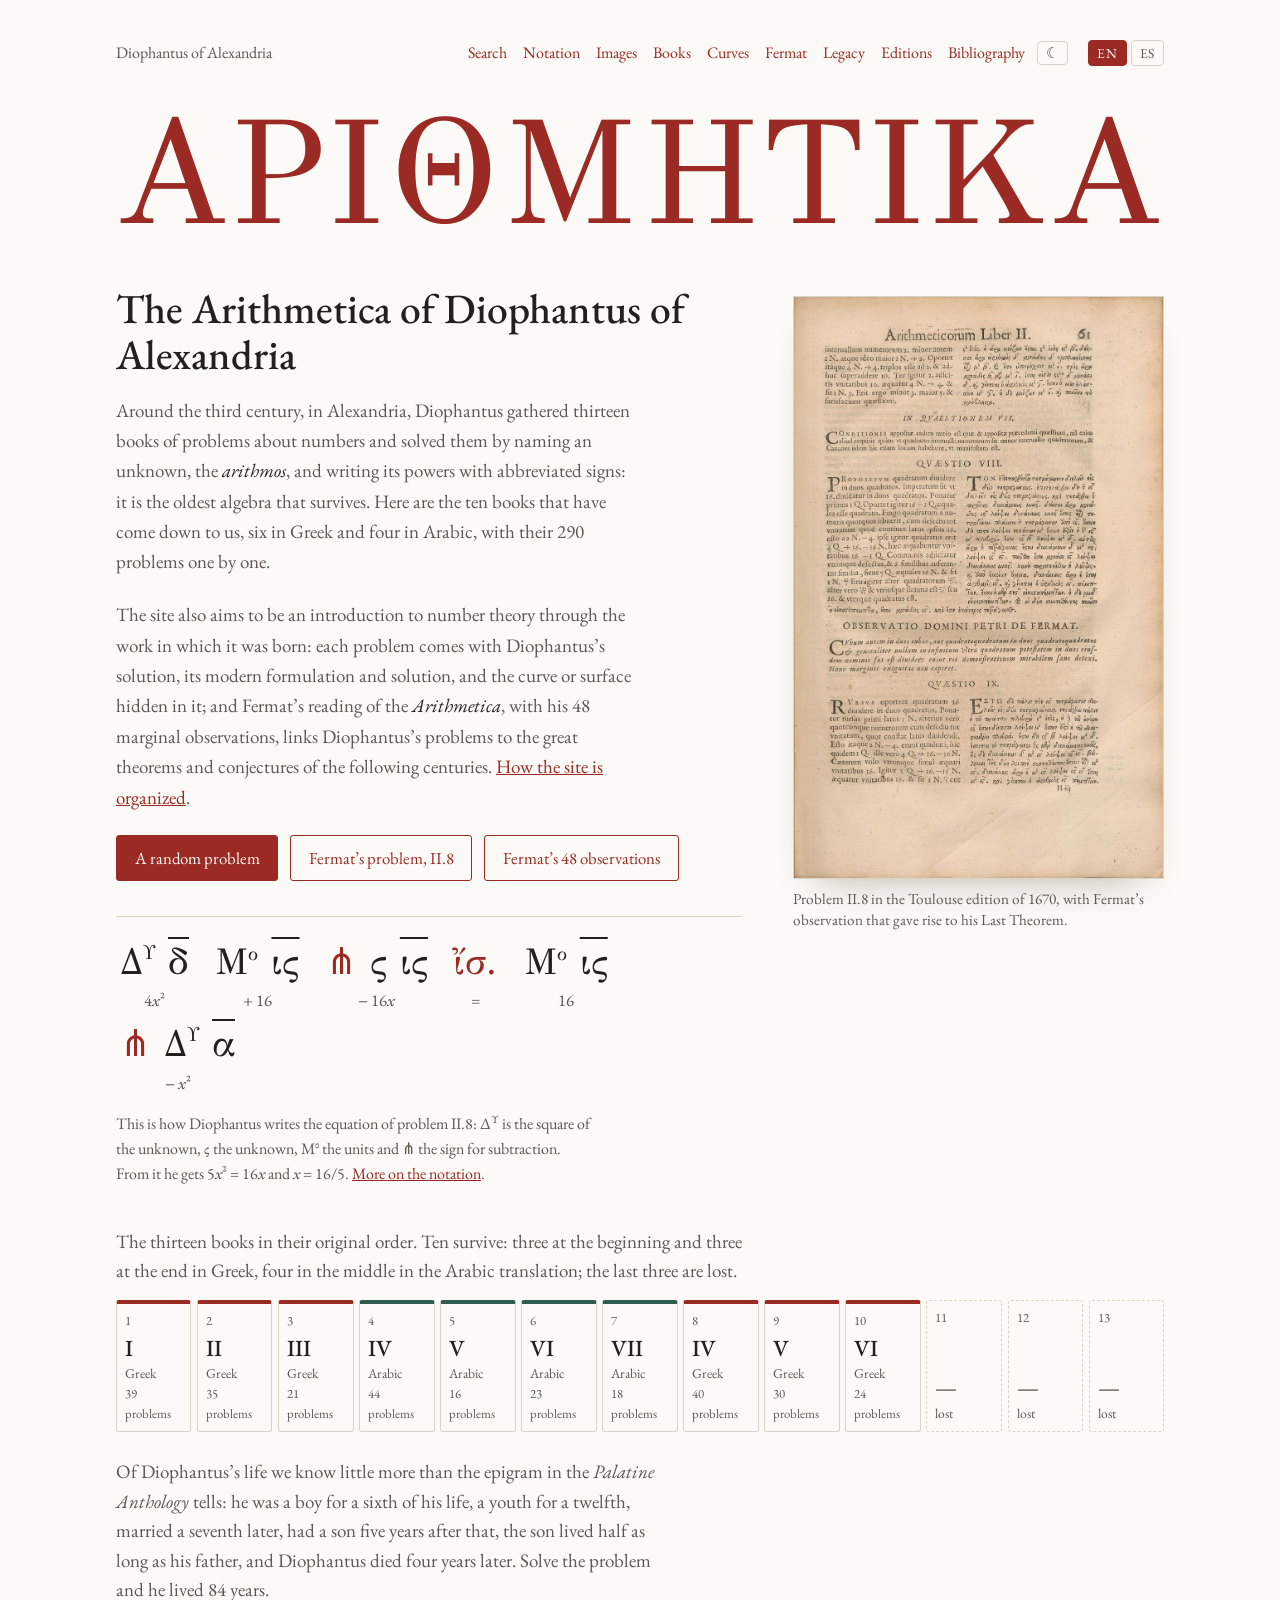
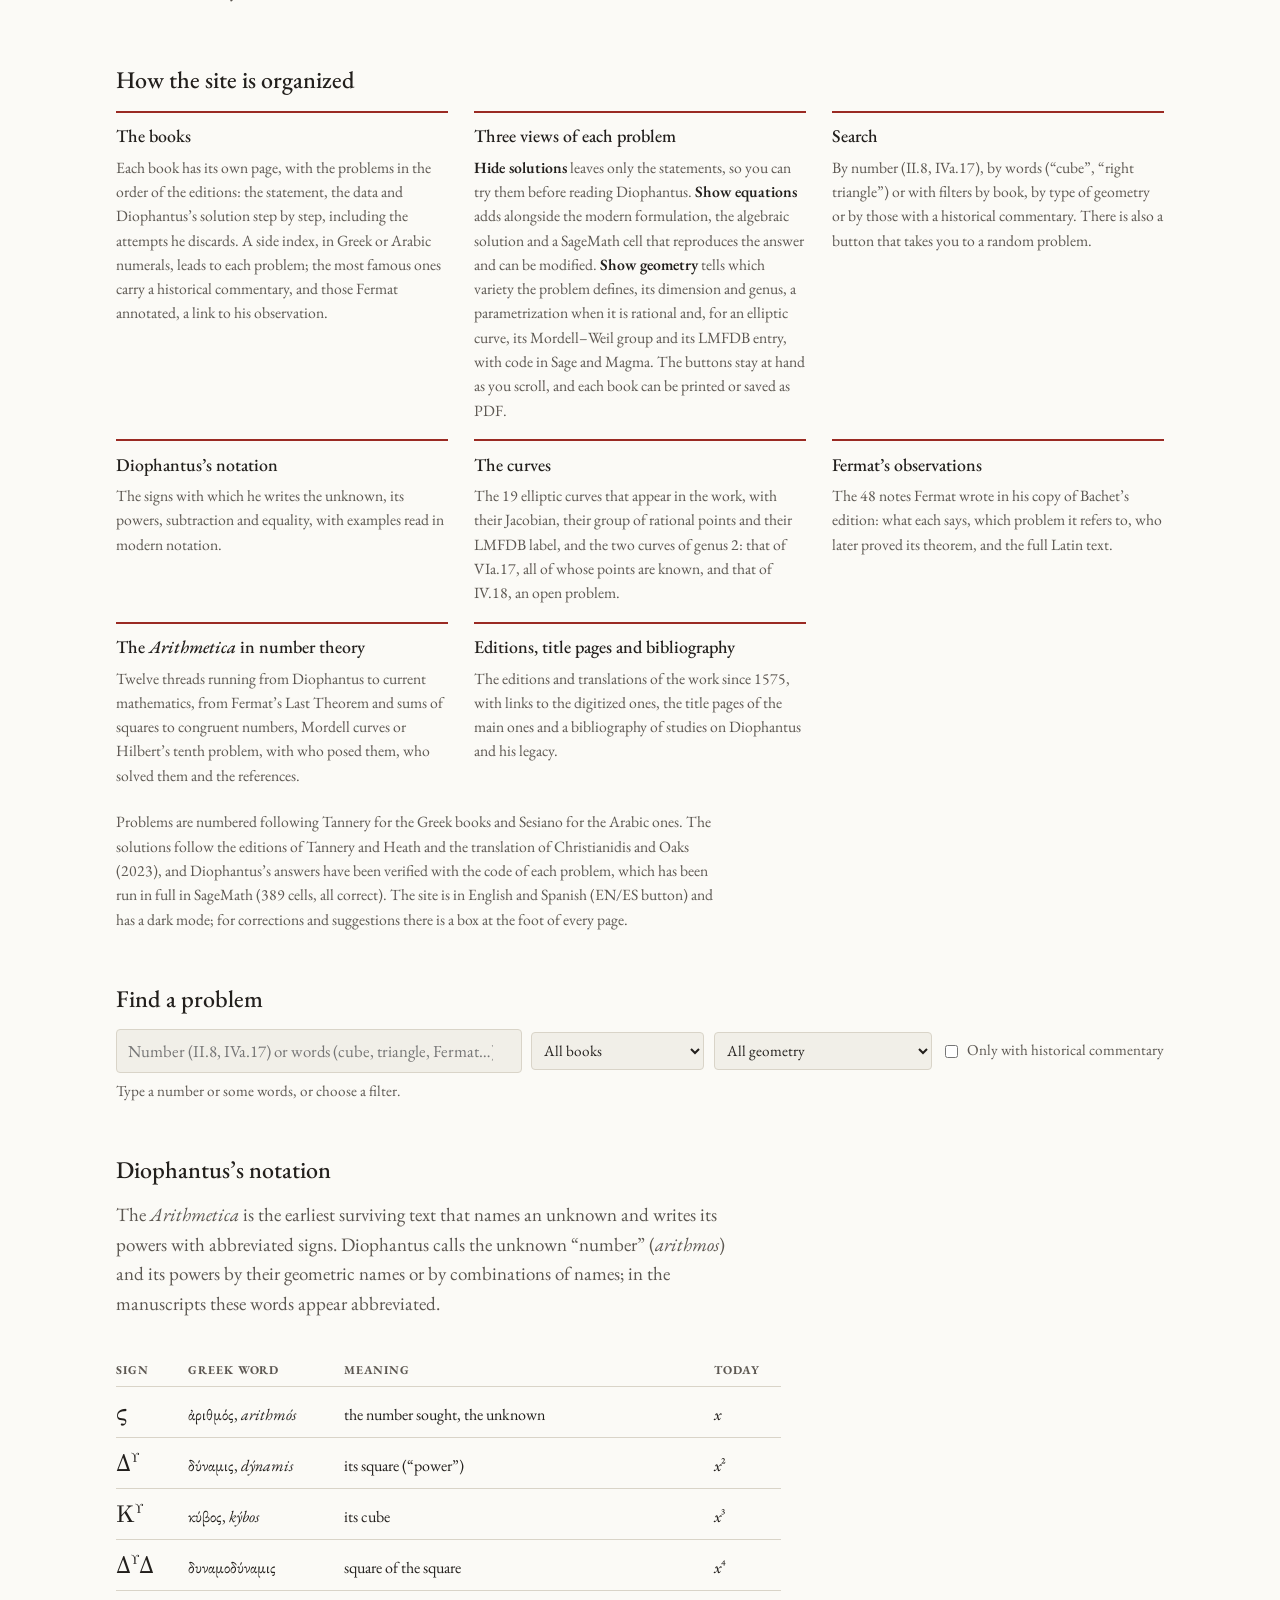
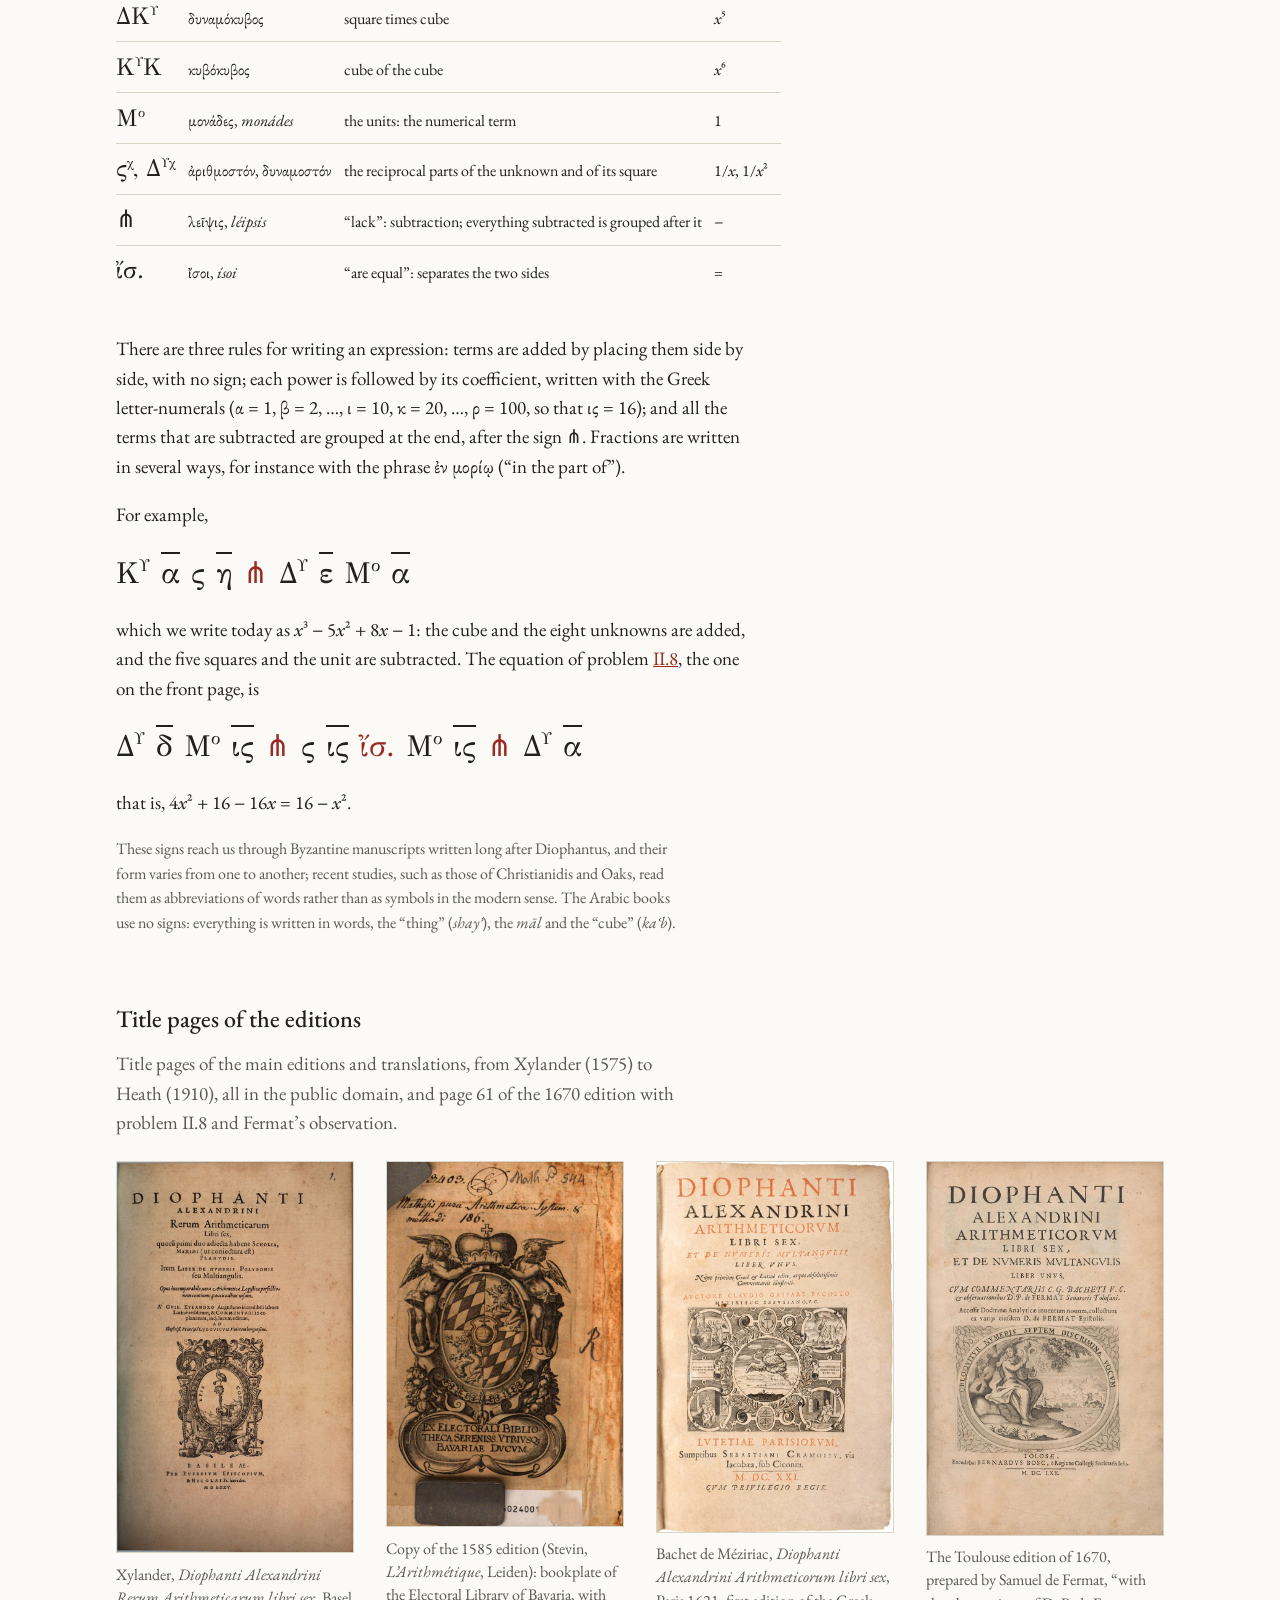
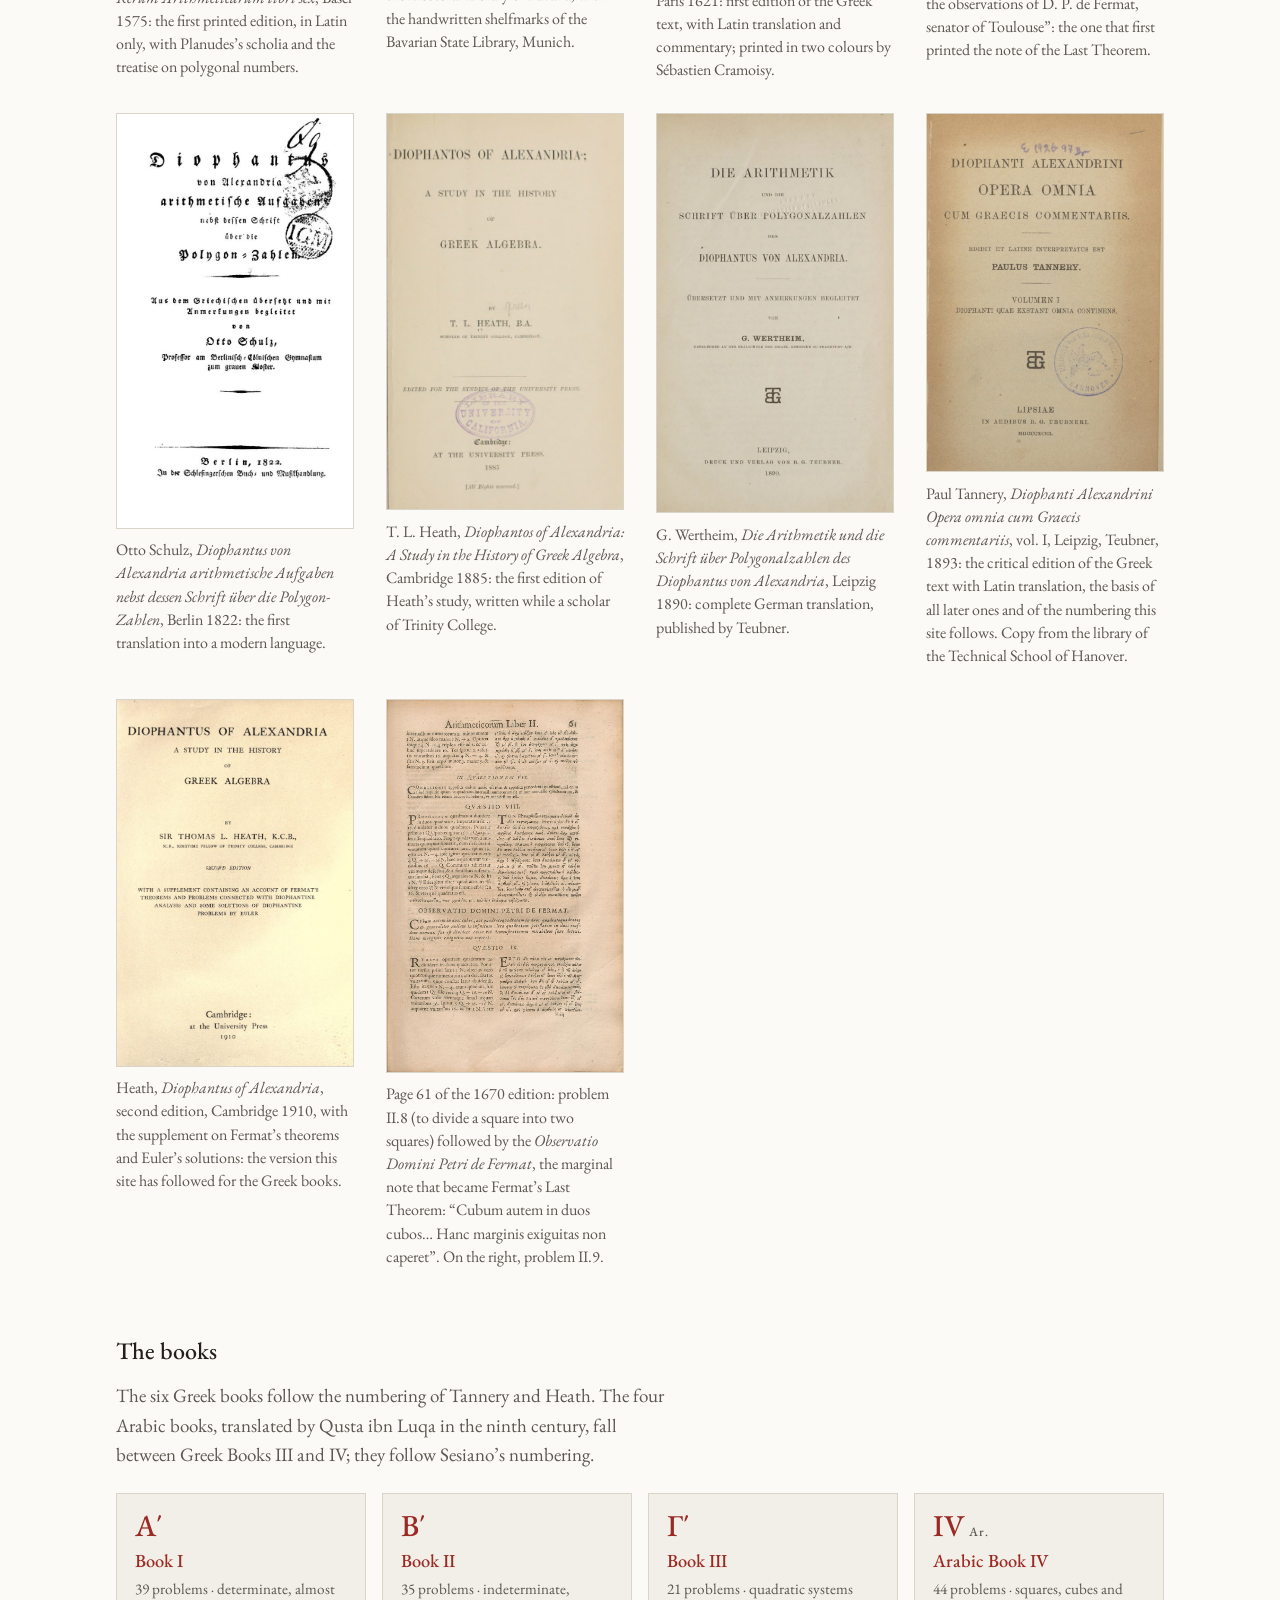
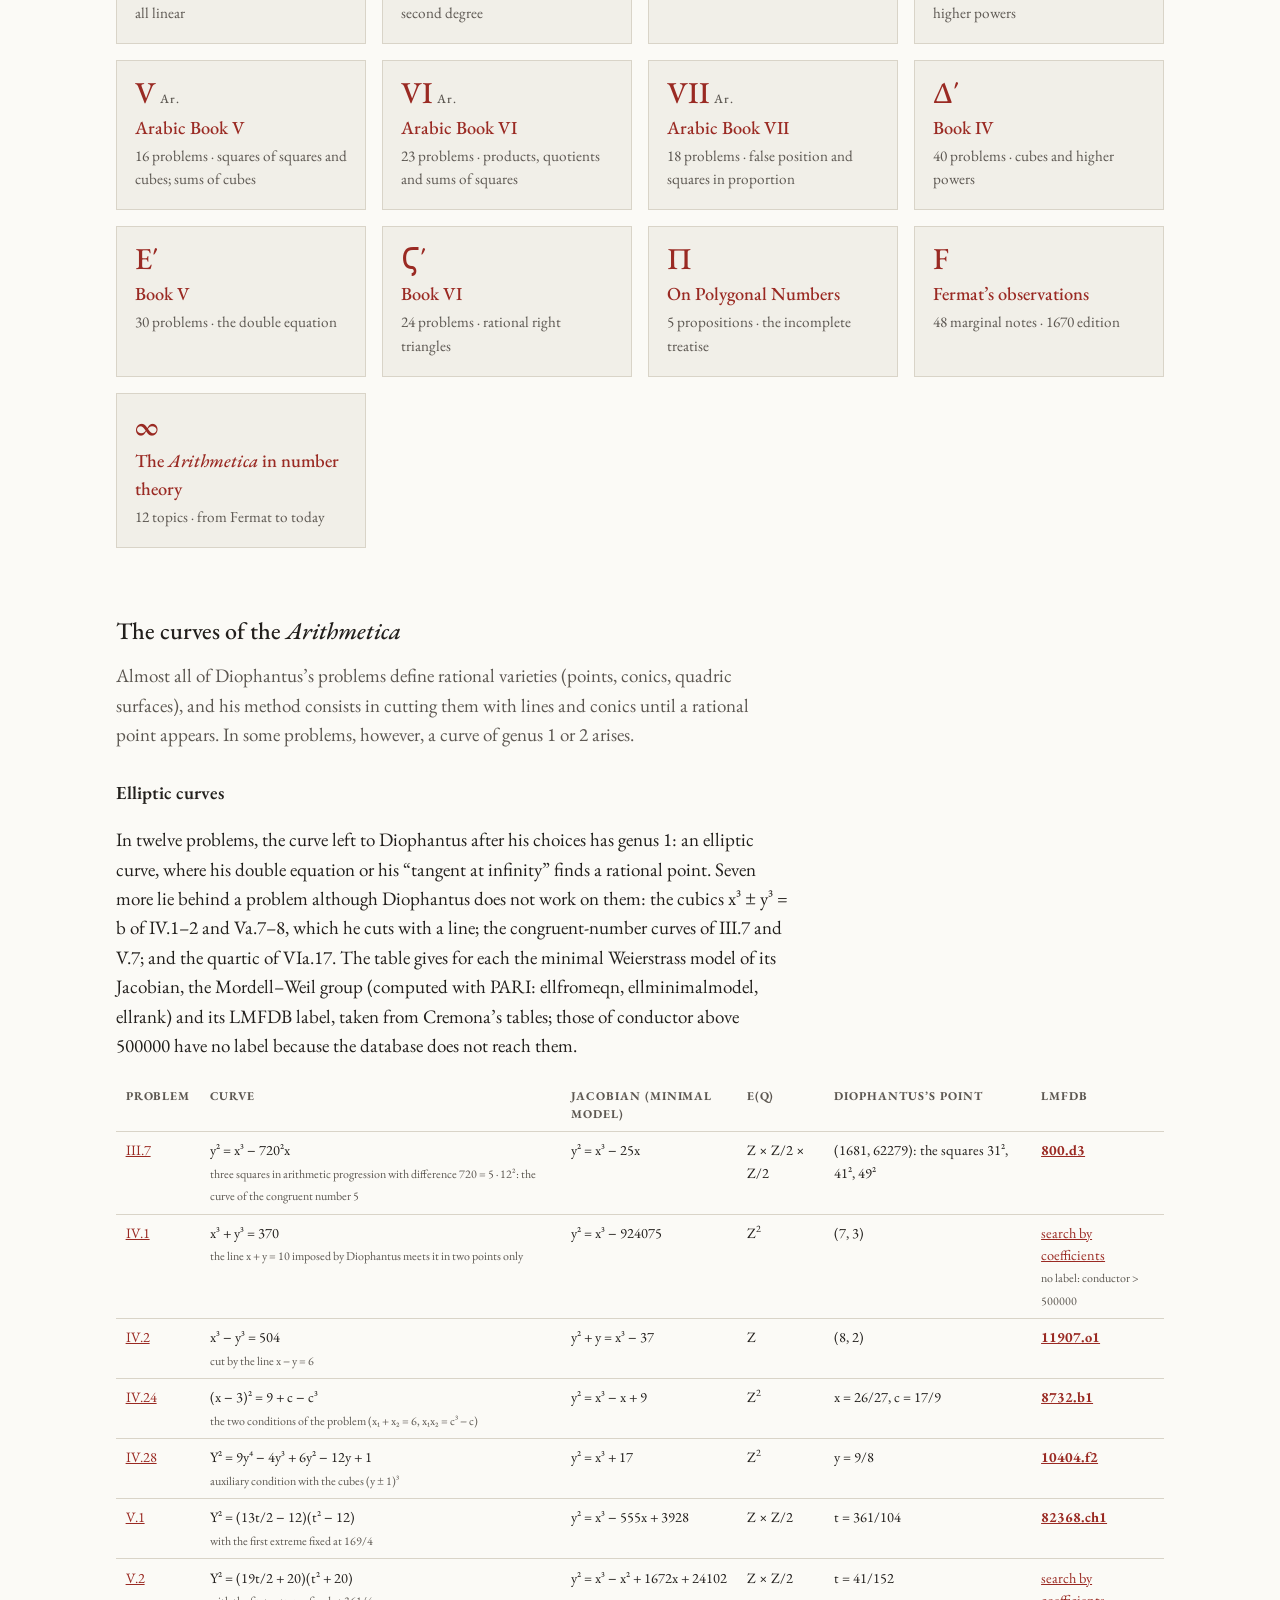
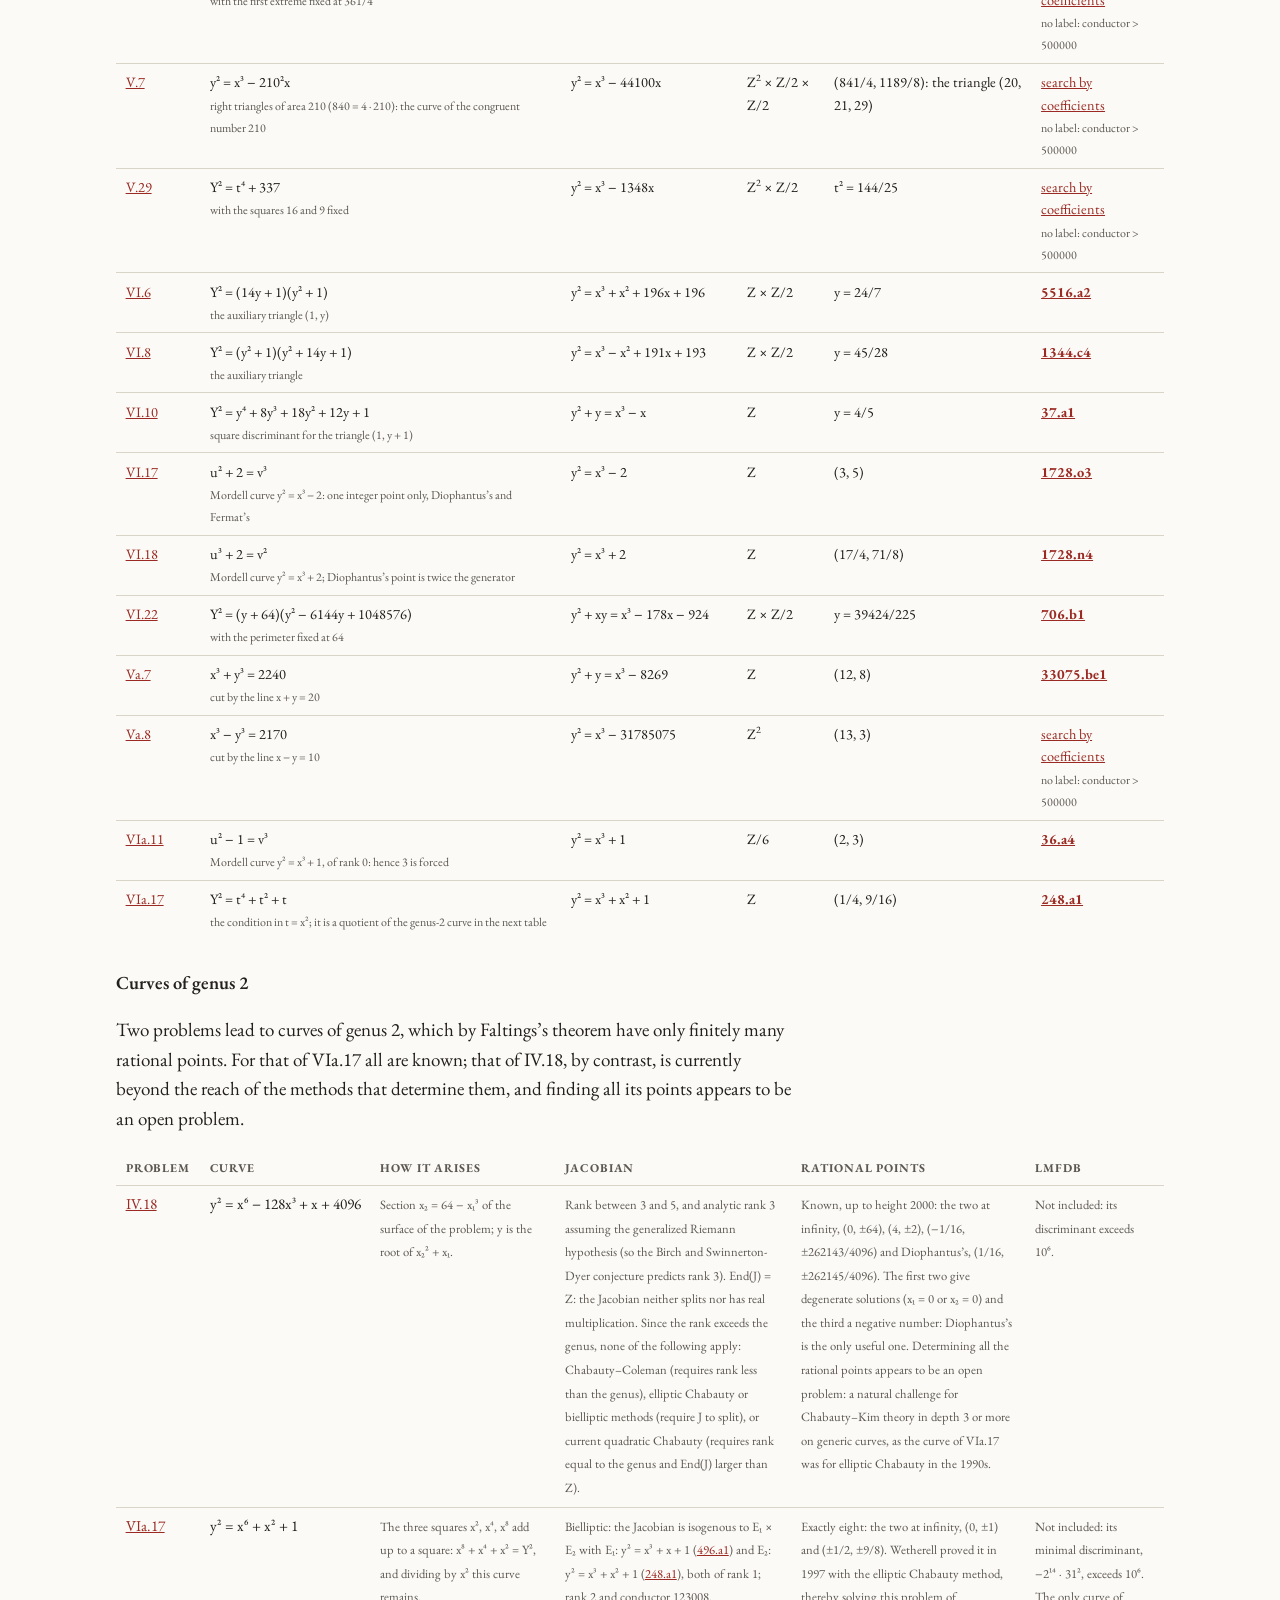
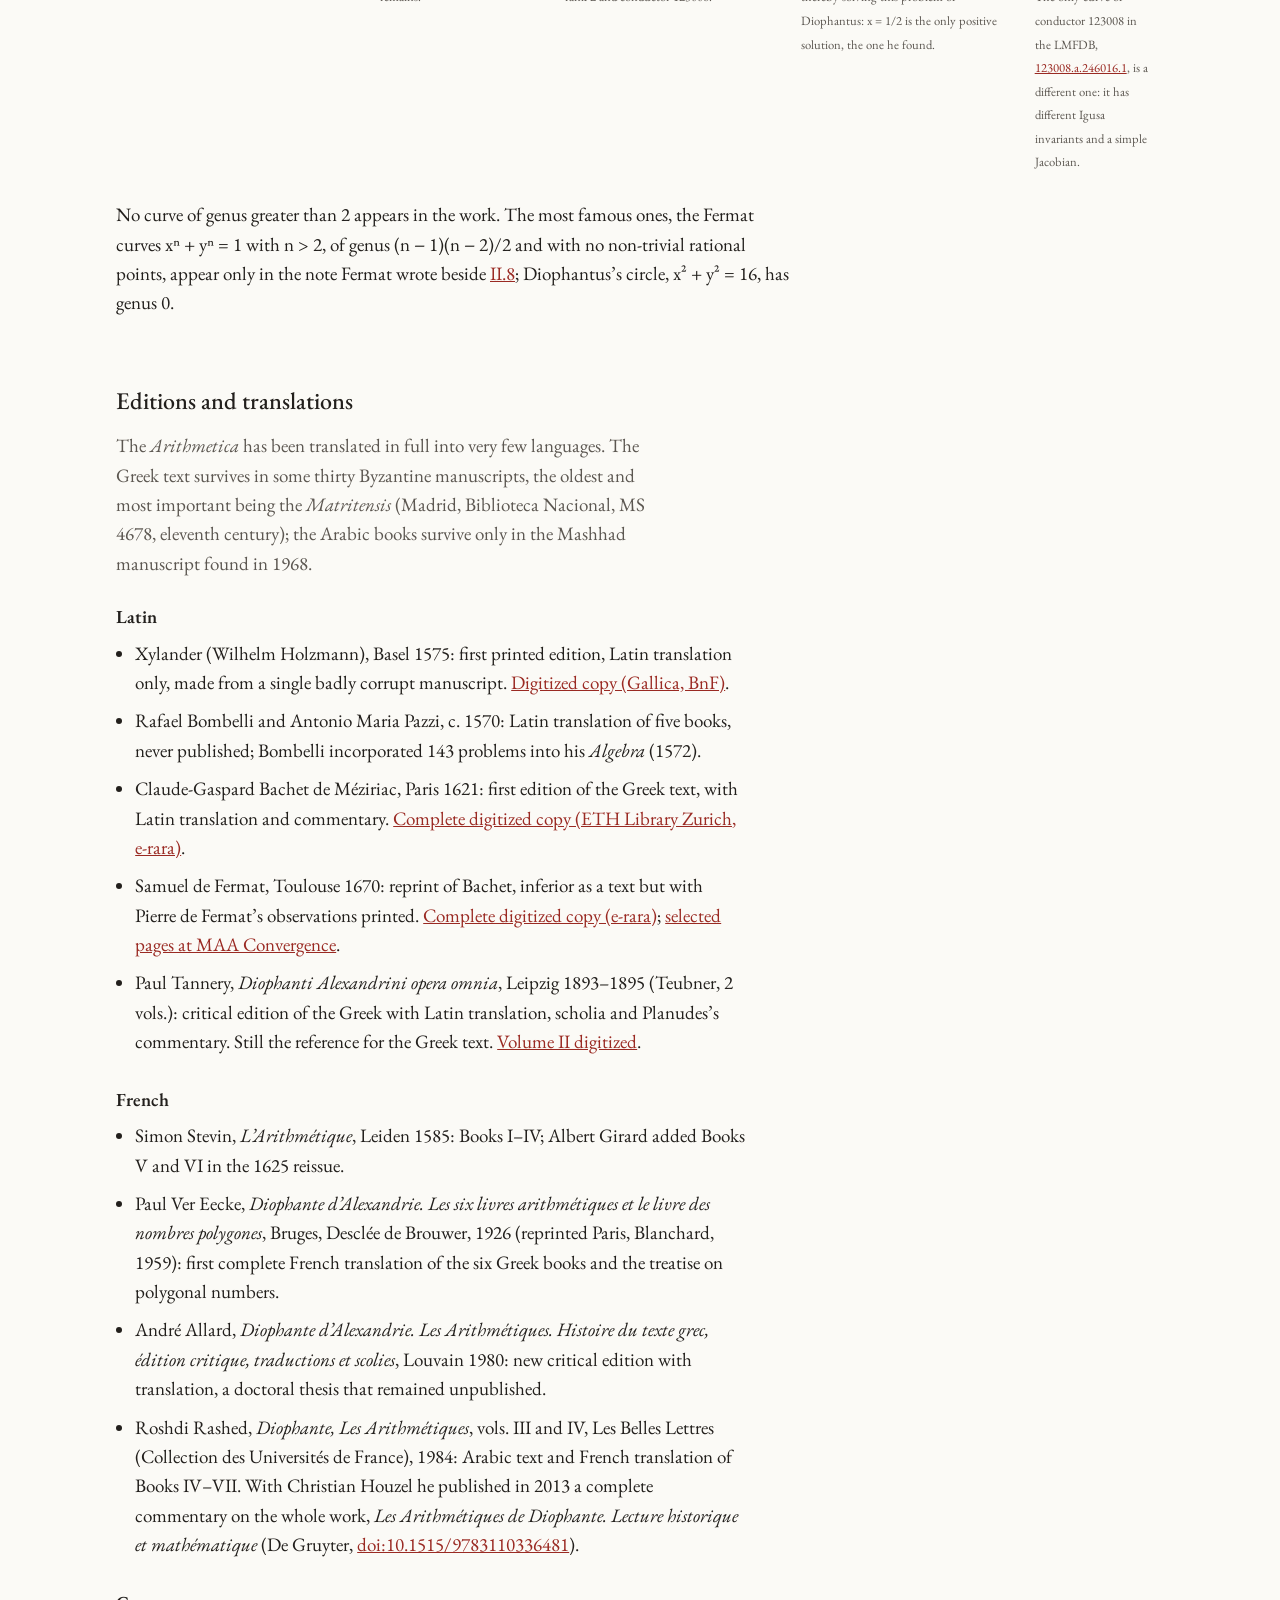
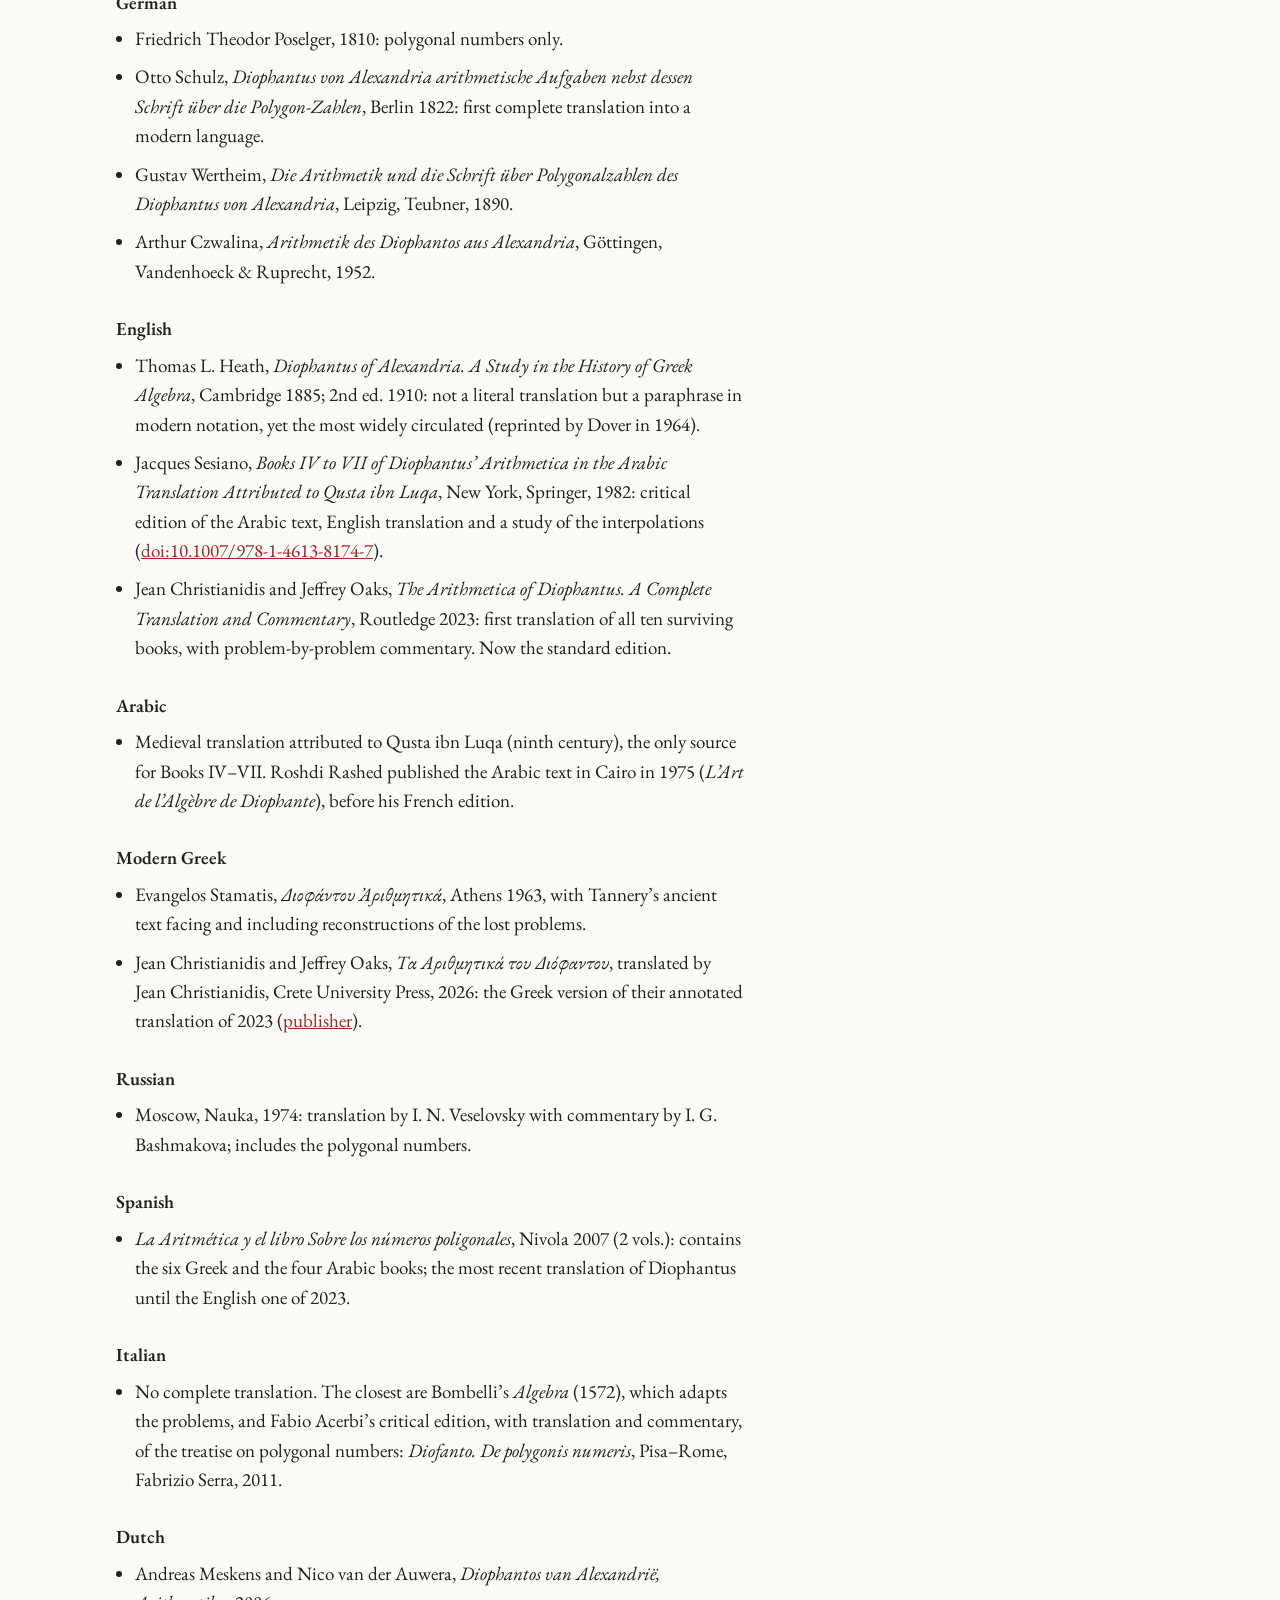
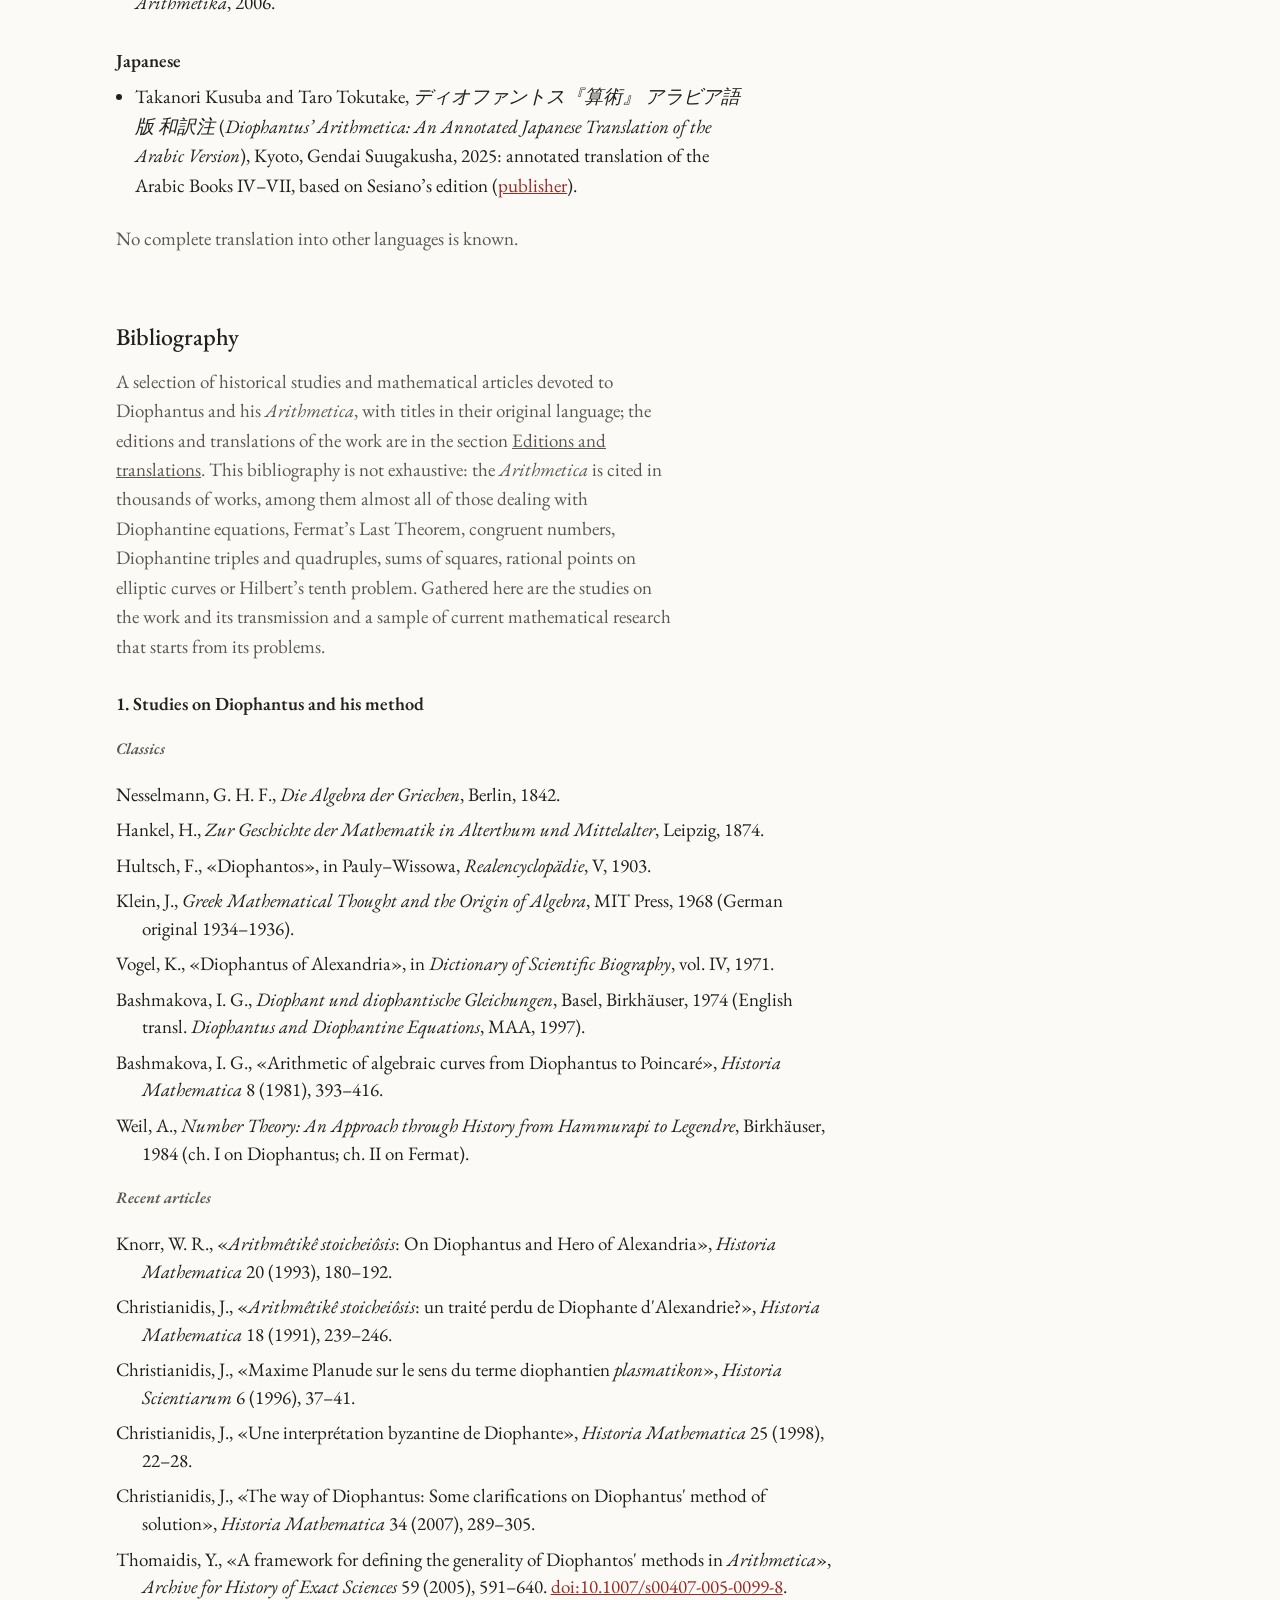
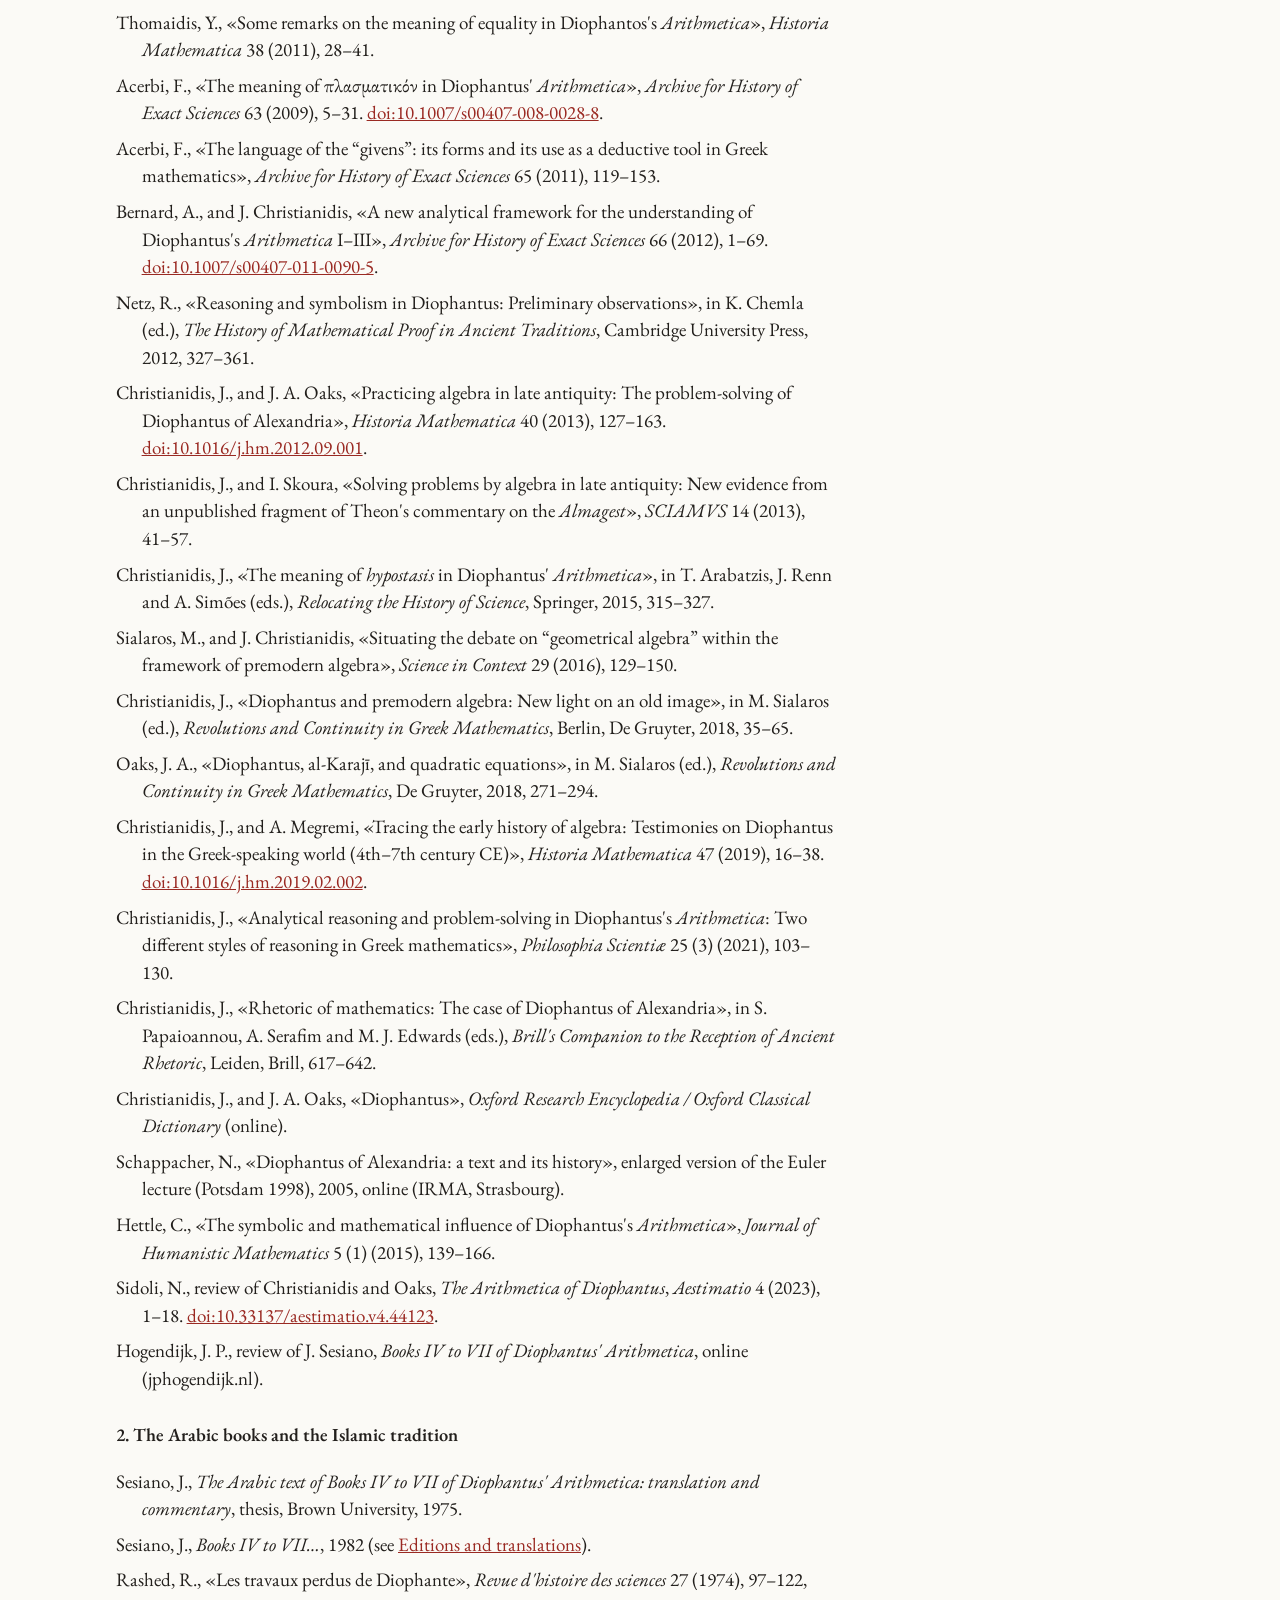
==== commit 891fb121: "Contador + biblio updates" ====
--- a/index.html
+++ b/index.html
@@ -6,7 +6,7 @@
 <link rel="preconnect" href="https://fonts.googleapis.com">
 <link rel="preconnect" href="https://fonts.gstatic.com" crossorigin>
 <link href="https://fonts.googleapis.com/css2?family=EB+Garamond:ital,wght@0,400;0,500;0,600;1,400;1,500&family=GFS+Didot&display=swap" rel="stylesheet">
-<link rel="stylesheet" href="assets/estilo.css?v=b97c43d8">
+<link rel="stylesheet" href="assets/estilo.css?v=38b5c4ab">
 <title>Diofanto · Aritmética</title>
 <!--meta-->
 <meta name="description" content="Diophantus’s Arithmetica: all ten surviving books, Greek and Arabic, with 290 problems, Diophantus’s solutions, modern equations, SageMath cells and the geometry of each problem. In English and Spanish.">
@@ -325,7 +325,8 @@
       <h3>Árabe</h3>
       <ul><li>Traducción medieval atribuida a Qusta ibn Luqa (siglo IX), única fuente de los libros IV–VII. Roshdi Rashed publicó el texto árabe en El Cairo en 1975 (<em>L’Art de l’Algèbre de Diophante</em>), antes de su edición francesa.</li></ul>
       <h3>Griego moderno</h3>
-      <ul><li>Evangelos Stamatis, <em>Διοφάντου Ἀριθμητικά</em>, Atenas 1963, con el texto antiguo de Tannery enfrentado e incluyendo reconstrucciones de los problemas perdidos.</li></ul>
+      <ul><li>Evangelos Stamatis, <em>Διοφάντου Ἀριθμητικά</em>, Atenas 1963, con el texto antiguo de Tannery enfrentado e incluyendo reconstrucciones de los problemas perdidos.</li>
+        <li>Jean Christianidis y Jeffrey Oaks, <em>Τα Αριθμητικά του Διόφαντου</em>, traducción de Jean Christianidis, Crete University Press, 2026: versión griega de su traducción comentada de 2023 (<a href="https://cup.gr/book/ta-arithmitika-toy-diofantoy/">editorial</a>).</li></ul>
       <h3>Ruso</h3>
       <ul><li>Moscú, Nauka, 1974: traducción de I. N. Veselovski con comentario de I. G. Bashmakova; incluye los números poligonales.</li></ul>
       <h3>Español</h3>
@@ -334,6 +335,8 @@
       <ul><li>No hay traducción completa. Lo más cercano es la <em>Algebra</em> de Bombelli (1572), que adapta los problemas, y la edición crítica, con traducción y comentario, de Fabio Acerbi del tratado sobre los números poligonales: <em>Diofanto. De polygonis numeris</em>, Pisa–Roma, Fabrizio Serra, 2011.</li></ul>
       <h3>Neerlandés</h3>
       <ul><li>Andreas Meskens y Nico van der Auwera, <em>Diophantos van Alexandrië, Arithmetika</em>, 2006.</li></ul>
+      <h3>Japonés</h3>
+      <ul><li>Takanori Kusuba y Taro Tokutake, <em>ディオファントス『算術』 アラビア語版 和訳注</em> (<em>Diophantus’ Arithmetica: An Annotated Japanese Translation of the Arabic Version</em>), Kioto, Gendai Suugakusha, 2025: traducción anotada de los libros árabes IV–VII, basada en la edición de Sesiano (<a href="https://www.gensu.jp/product/%E3%83%87%E3%82%A3%E3%82%AA%E3%83%95%E3%82%A1%E3%83%B3%E3%83%88%E3%82%B9%E3%80%8E%E7%AE%97%E8%A1%93%E3%80%8F-%E3%82%A2%E3%83%A9%E3%83%93%E3%82%A2%E8%AA%9E%E7%89%88-%E5%92%8C%E8%A8%B3%E6%B3%A8/">editorial</a>).</li></ul>
       <p class="lead" style="margin-top:1.5rem">De otras lenguas no se conoce traducción completa.</p>
       </div>
       <div data-i18n="en">
@@ -370,7 +373,8 @@
       <h3>Arabic</h3>
       <ul><li>Medieval translation attributed to Qusta ibn Luqa (ninth century), the only source for Books IV–VII. Roshdi Rashed published the Arabic text in Cairo in 1975 (<em>L’Art de l’Algèbre de Diophante</em>), before his French edition.</li></ul>
       <h3>Modern Greek</h3>
-      <ul><li>Evangelos Stamatis, <em>Διοφάντου Ἀριθμητικά</em>, Athens 1963, with Tannery’s ancient text facing and including reconstructions of the lost problems.</li></ul>
+      <ul><li>Evangelos Stamatis, <em>Διοφάντου Ἀριθμητικά</em>, Athens 1963, with Tannery’s ancient text facing and including reconstructions of the lost problems.</li>
+        <li>Jean Christianidis and Jeffrey Oaks, <em>Τα Αριθμητικά του Διόφαντου</em>, translated by Jean Christianidis, Crete University Press, 2026: the Greek version of their annotated translation of 2023 (<a href="https://cup.gr/book/ta-arithmitika-toy-diofantoy/">publisher</a>).</li></ul>
       <h3>Russian</h3>
       <ul><li>Moscow, Nauka, 1974: translation by I. N. Veselovsky with commentary by I. G. Bashmakova; includes the polygonal numbers.</li></ul>
       <h3>Spanish</h3>
@@ -379,6 +383,8 @@
       <ul><li>No complete translation. The closest are Bombelli’s <em>Algebra</em> (1572), which adapts the problems, and Fabio Acerbi’s critical edition, with translation and commentary, of the treatise on polygonal numbers: <em>Diofanto. De polygonis numeris</em>, Pisa–Rome, Fabrizio Serra, 2011.</li></ul>
       <h3>Dutch</h3>
       <ul><li>Andreas Meskens and Nico van der Auwera, <em>Diophantos van Alexandrië, Arithmetika</em>, 2006.</li></ul>
+      <h3>Japanese</h3>
+      <ul><li>Takanori Kusuba and Taro Tokutake, <em>ディオファントス『算術』 アラビア語版 和訳注</em> (<em>Diophantus’ Arithmetica: An Annotated Japanese Translation of the Arabic Version</em>), Kyoto, Gendai Suugakusha, 2025: annotated translation of the Arabic Books IV–VII, based on Sesiano’s edition (<a href="https://www.gensu.jp/product/%E3%83%87%E3%82%A3%E3%82%AA%E3%83%95%E3%82%A1%E3%83%B3%E3%83%88%E3%82%B9%E3%80%8E%E7%AE%97%E8%A1%93%E3%80%8F-%E3%82%A2%E3%83%A9%E3%83%93%E3%82%A2%E8%AA%9E%E7%89%88-%E5%92%8C%E8%A8%B3%E6%B3%A8/">publisher</a>).</li></ul>
       <p class="lead" style="margin-top:1.5rem">No complete translation into other languages is known.</p>
       </div>
     </section>
@@ -614,11 +620,12 @@
       <p data-i18n="en">Main sources: Tannery (1893–1895), Heath (1910), Sesiano (1982), Christianidis and Oaks (2023). The solutions of the six Greek books have been checked against the translation of Christianidis and Oaks; those of the four Arabic books are based on it.</p>
       <p class="contact" data-i18n="es">Comentarios, correcciones y sugerencias: <a href="#" class="open-box">buzón de sugerencias</a> o <a class="mail" data-u="enrique.gonzalez.jimenez" data-d="uam.es" href="#">enrique.gonzalez.jimenez [arroba] uam.es</a></p>
       <p class="contact" data-i18n="en">Comments, corrections and suggestions: <a href="#" class="open-box">suggestion box</a> or <a class="mail" data-u="enrique.gonzalez.jimenez" data-d="uam.es" href="#">enrique.gonzalez.jimenez [at] uam.es</a></p>
-    </footer>
+    <a class="stats-dot" href="https://arithmeticaofdiophantus.goatcounter.com" target="_blank" rel="noopener" aria-label="Estadísticas de visitas / Visit statistics">·</a></footer>
 <!--/HOME-->
 </div>
 <script src="assets/idioma.js?v=5a9461fb"></script>
 <script src="assets/indice.js?v=547b42c3"></script>
 <script src="assets/buscar.js?v=a2d799a6"></script>
+<script data-goatcounter="https://arithmeticaofdiophantus.goatcounter.com/count" async src="https://gc.zgo.at/count.js"></script>
 </body>
 </html>
--- a/assets/estilo.css
+++ b/assets/estilo.css
@@ -413,3 +413,9 @@
   .g-card b { color: var(--ink); font-weight: 600; }
   .g-note { max-width: 75ch; color: var(--ink-2); font-size: 0.98rem; margin-top: 1.4rem; }
   .hero-lead a { color: var(--rubric); }
+
+  /* Enlace discreto a las estadísticas de visitas (abajo a la derecha del pie) */
+  .page { position: relative; }
+  .stats-dot { position: absolute; right: 1.25rem; bottom: 1.5rem; padding: 0.2rem 0.4rem; font-size: 1.1rem; line-height: 1; color: var(--ink-2); opacity: 0.18; text-decoration: none; transition: opacity 0.2s; }
+  .stats-dot:hover, .stats-dot:focus-visible { opacity: 1; color: var(--rubric); }
+  @media print { .stats-dot { display: none; } }
